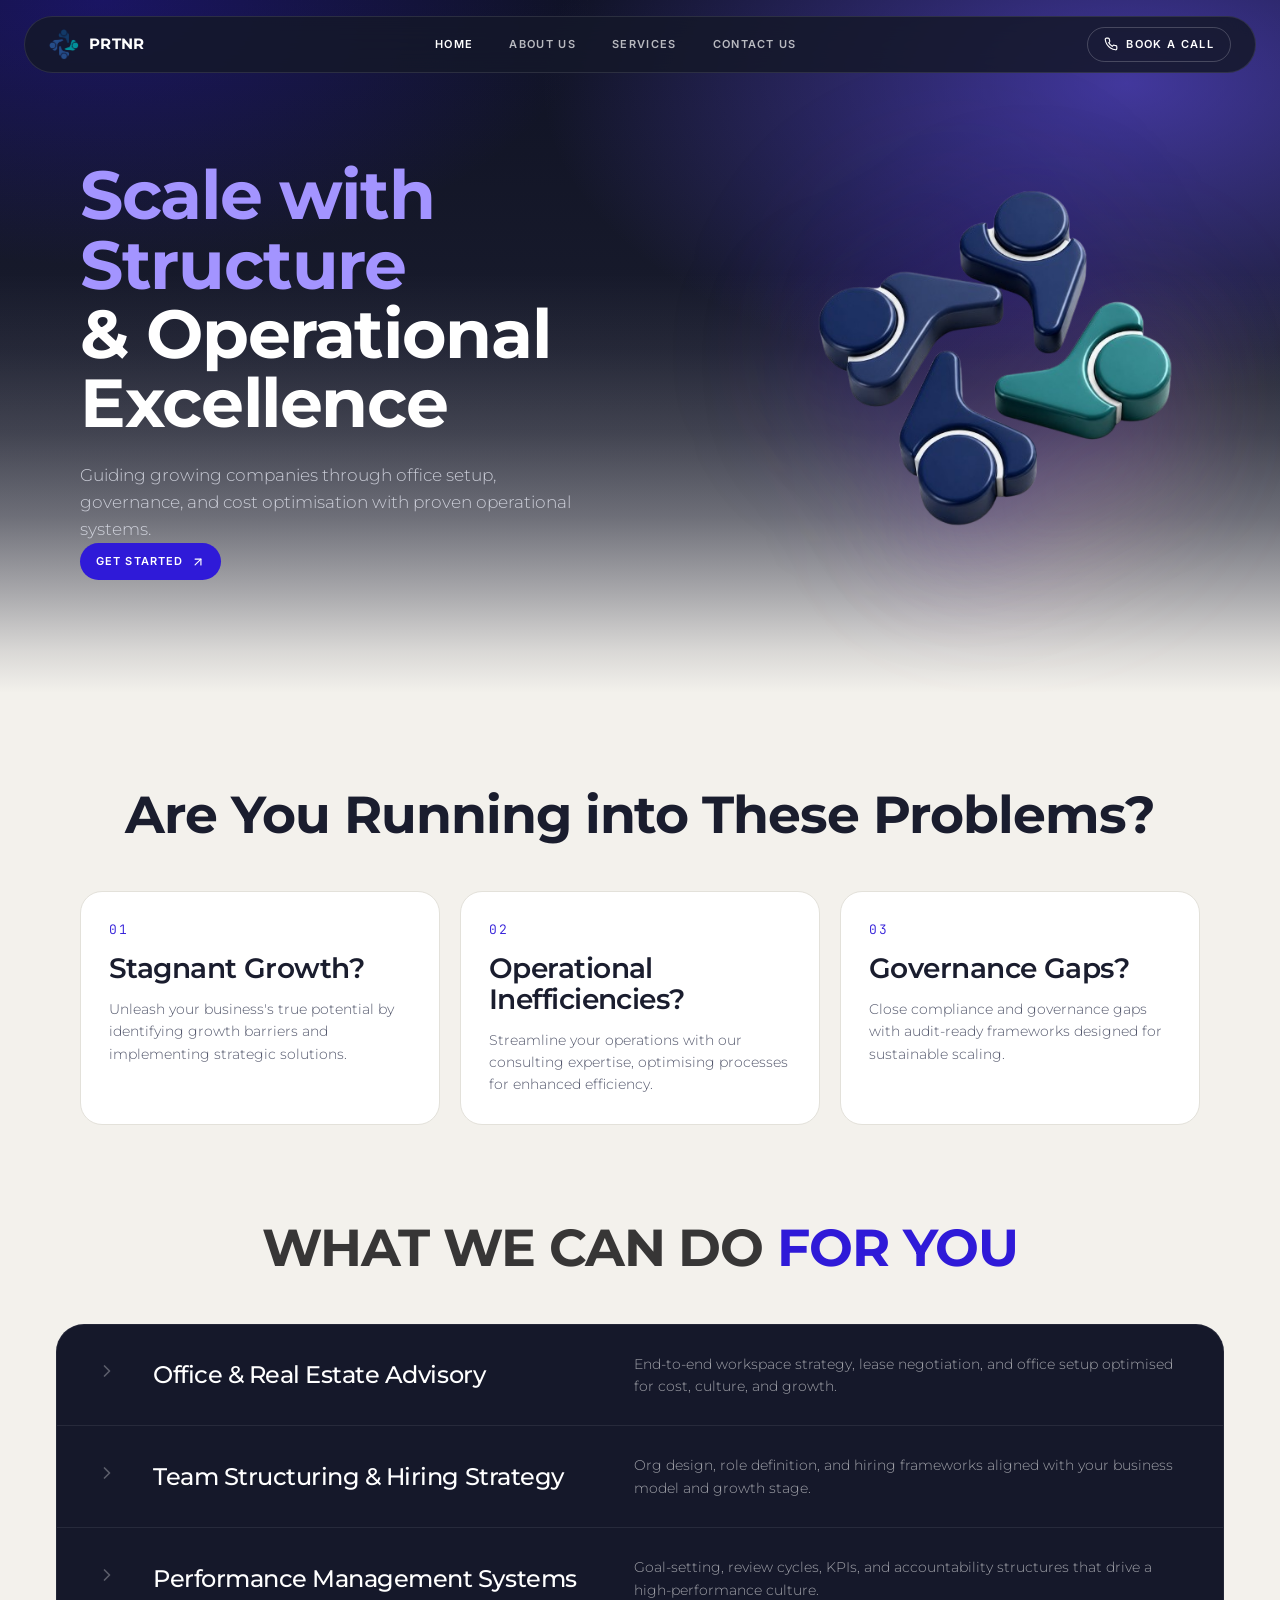
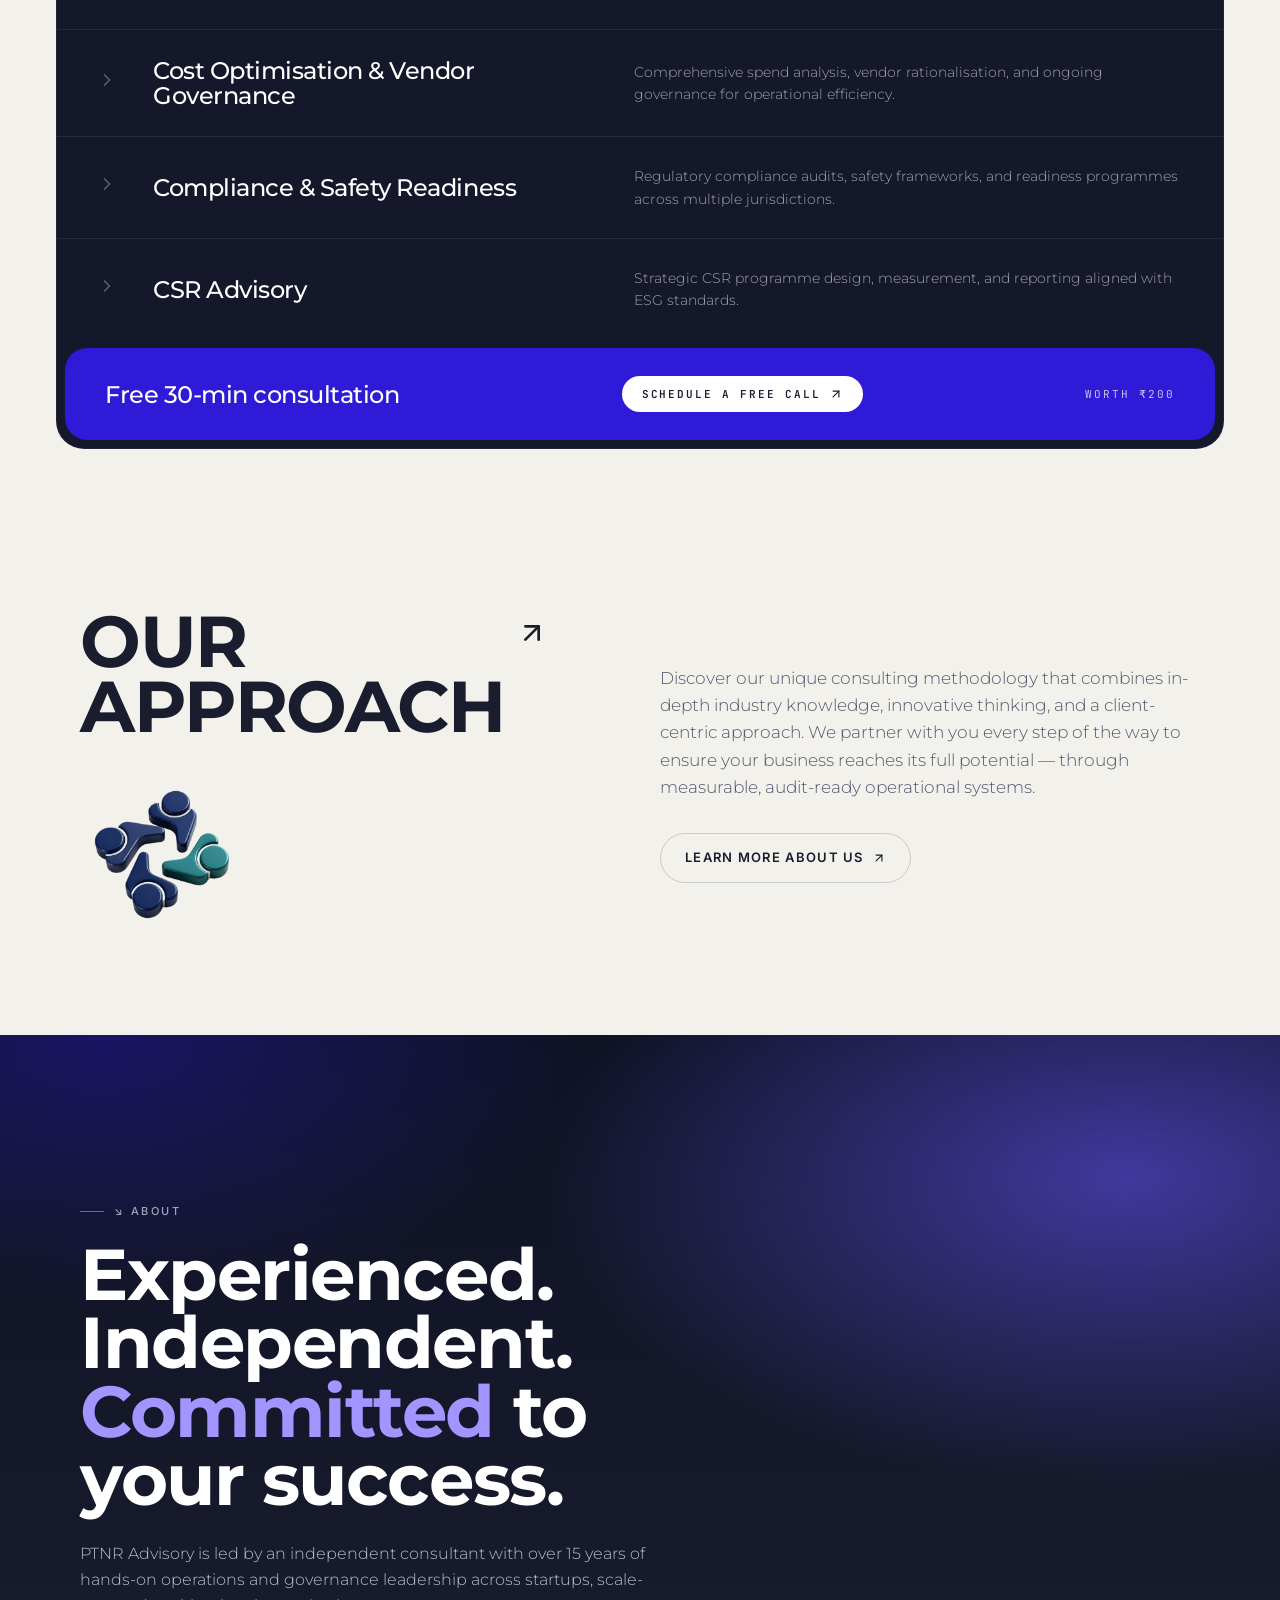
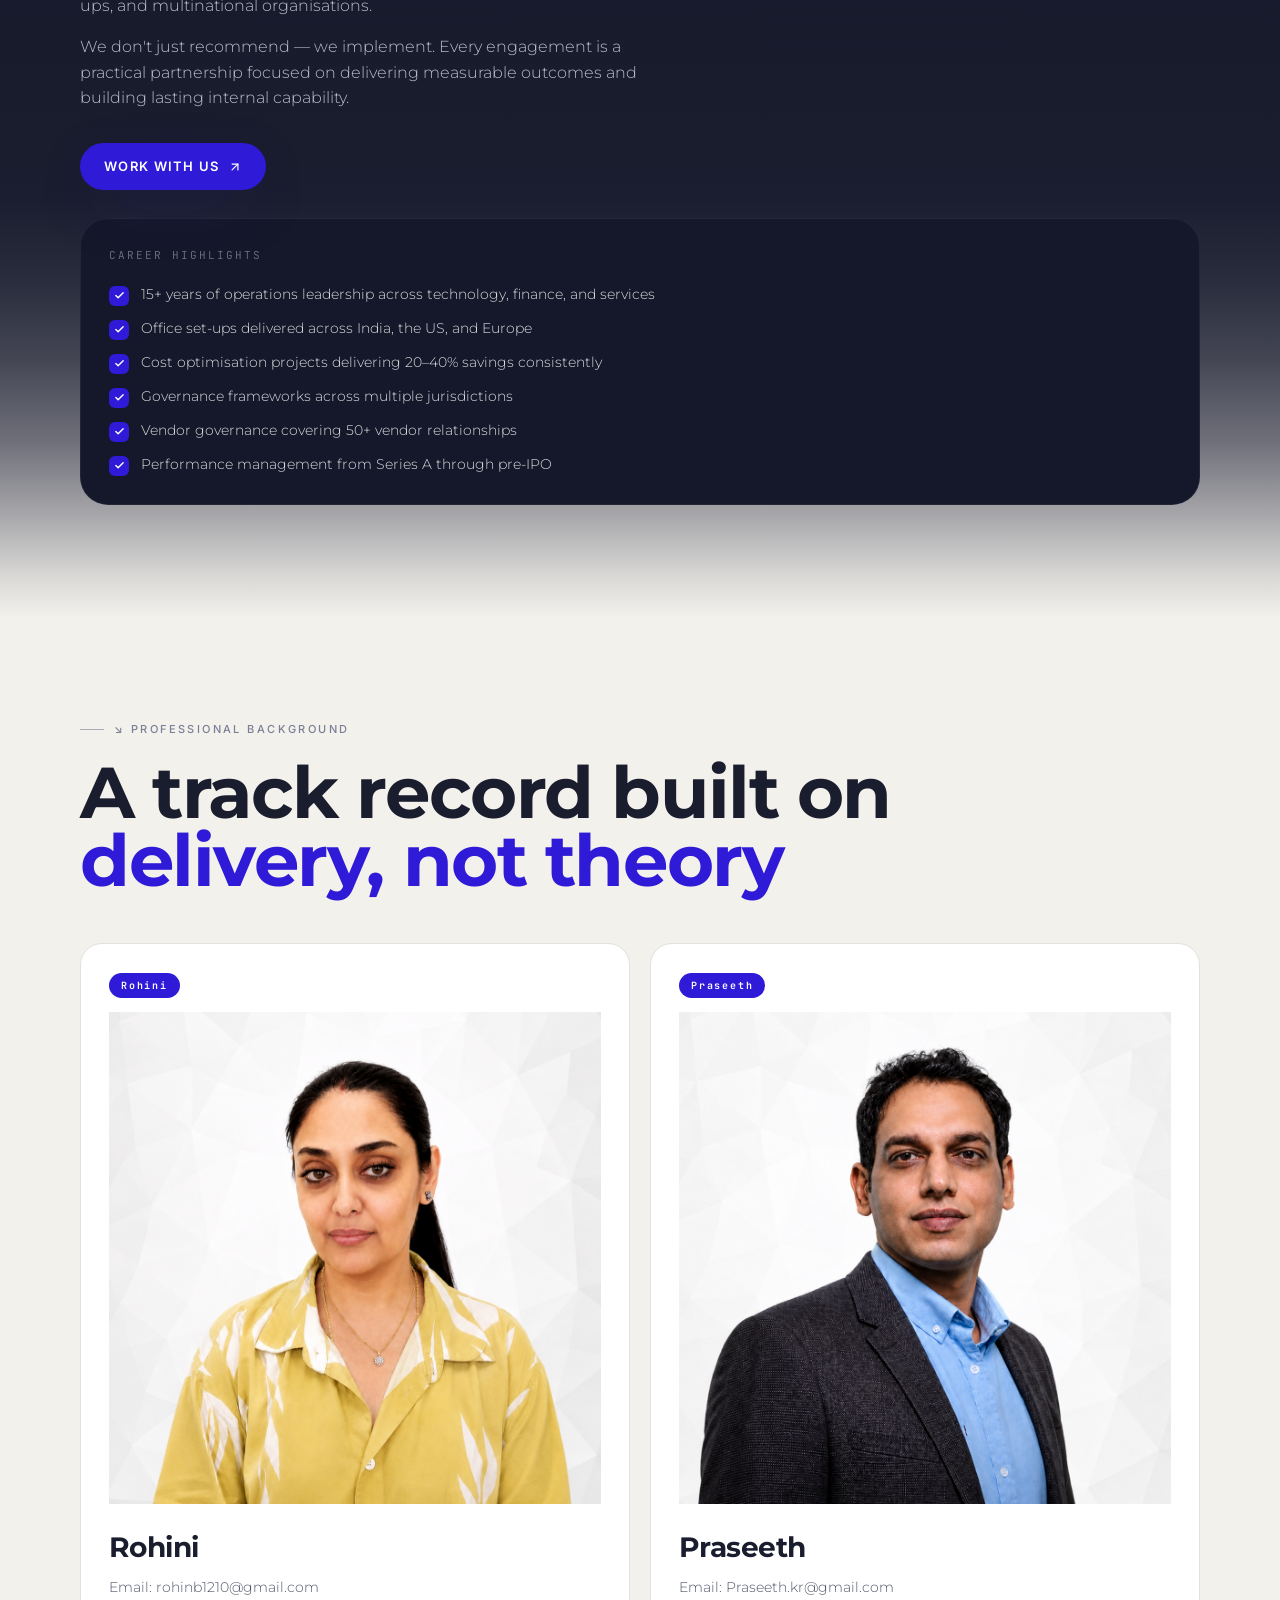
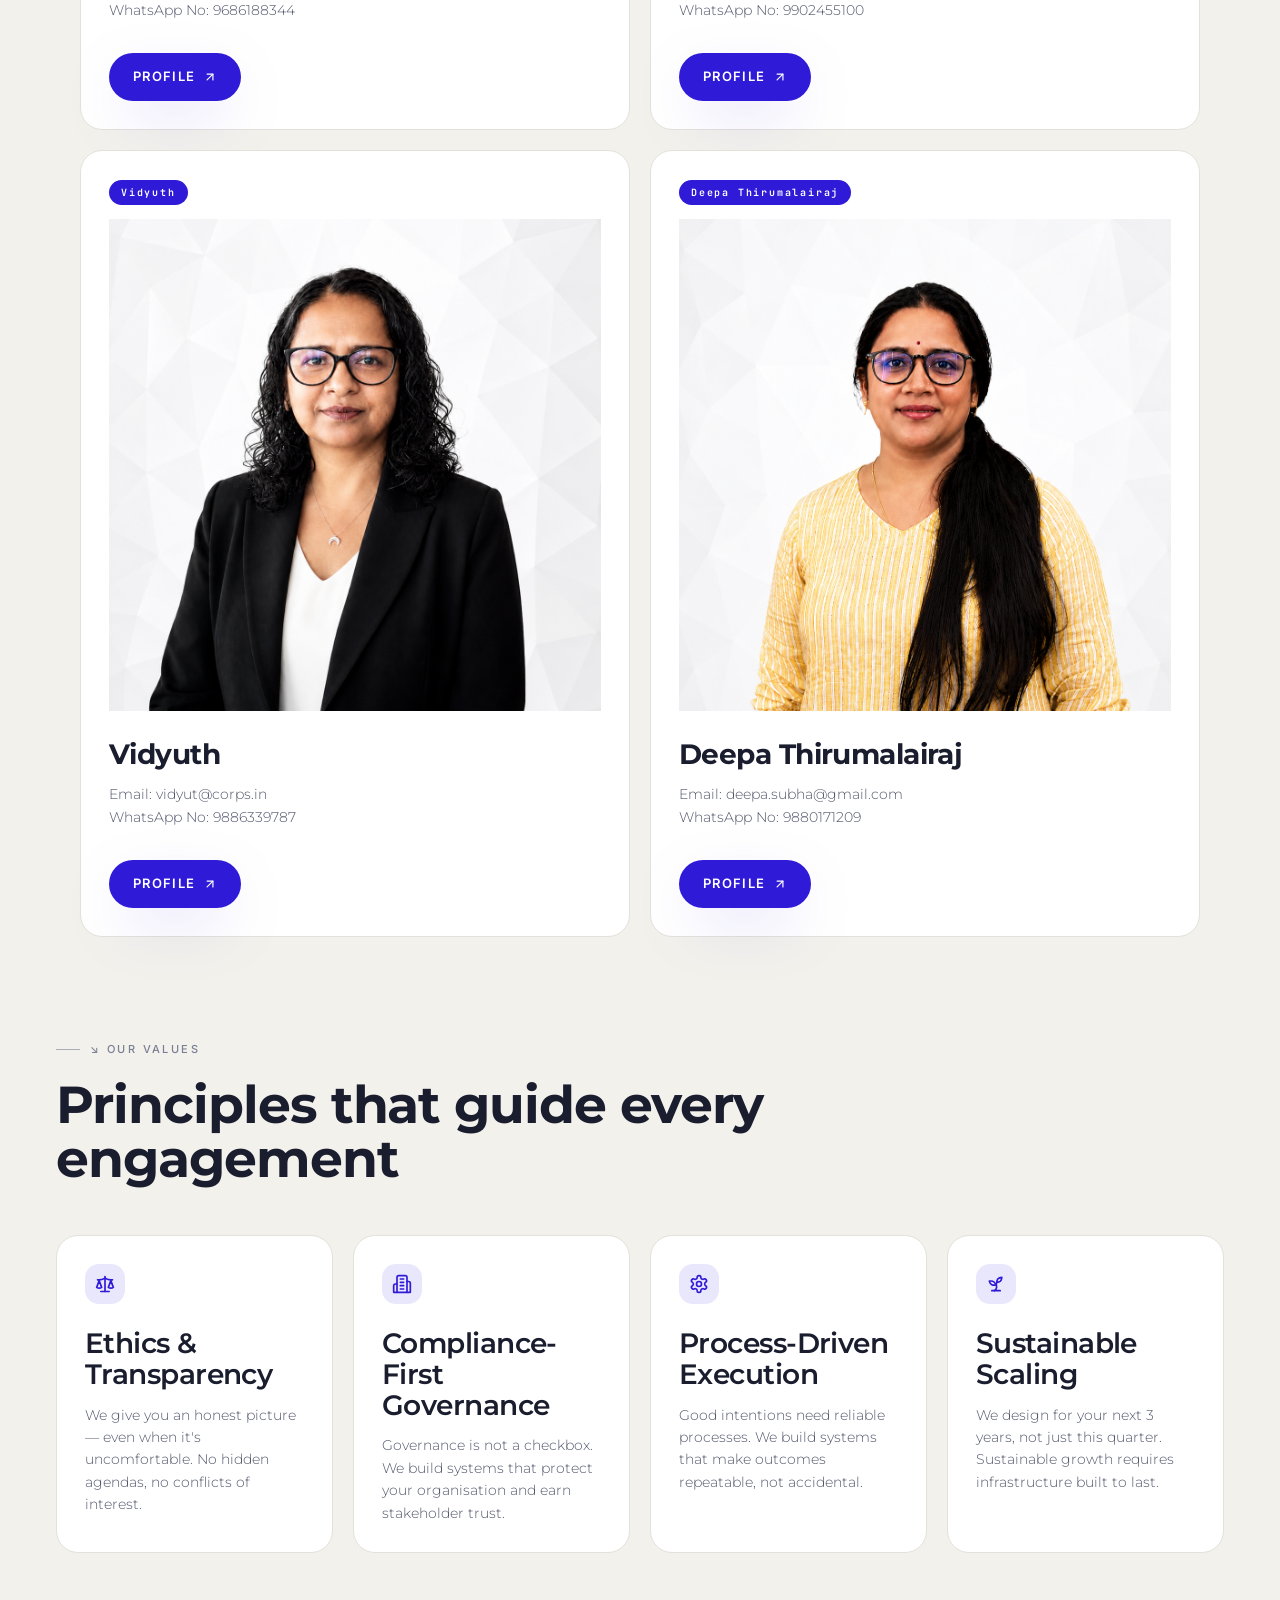
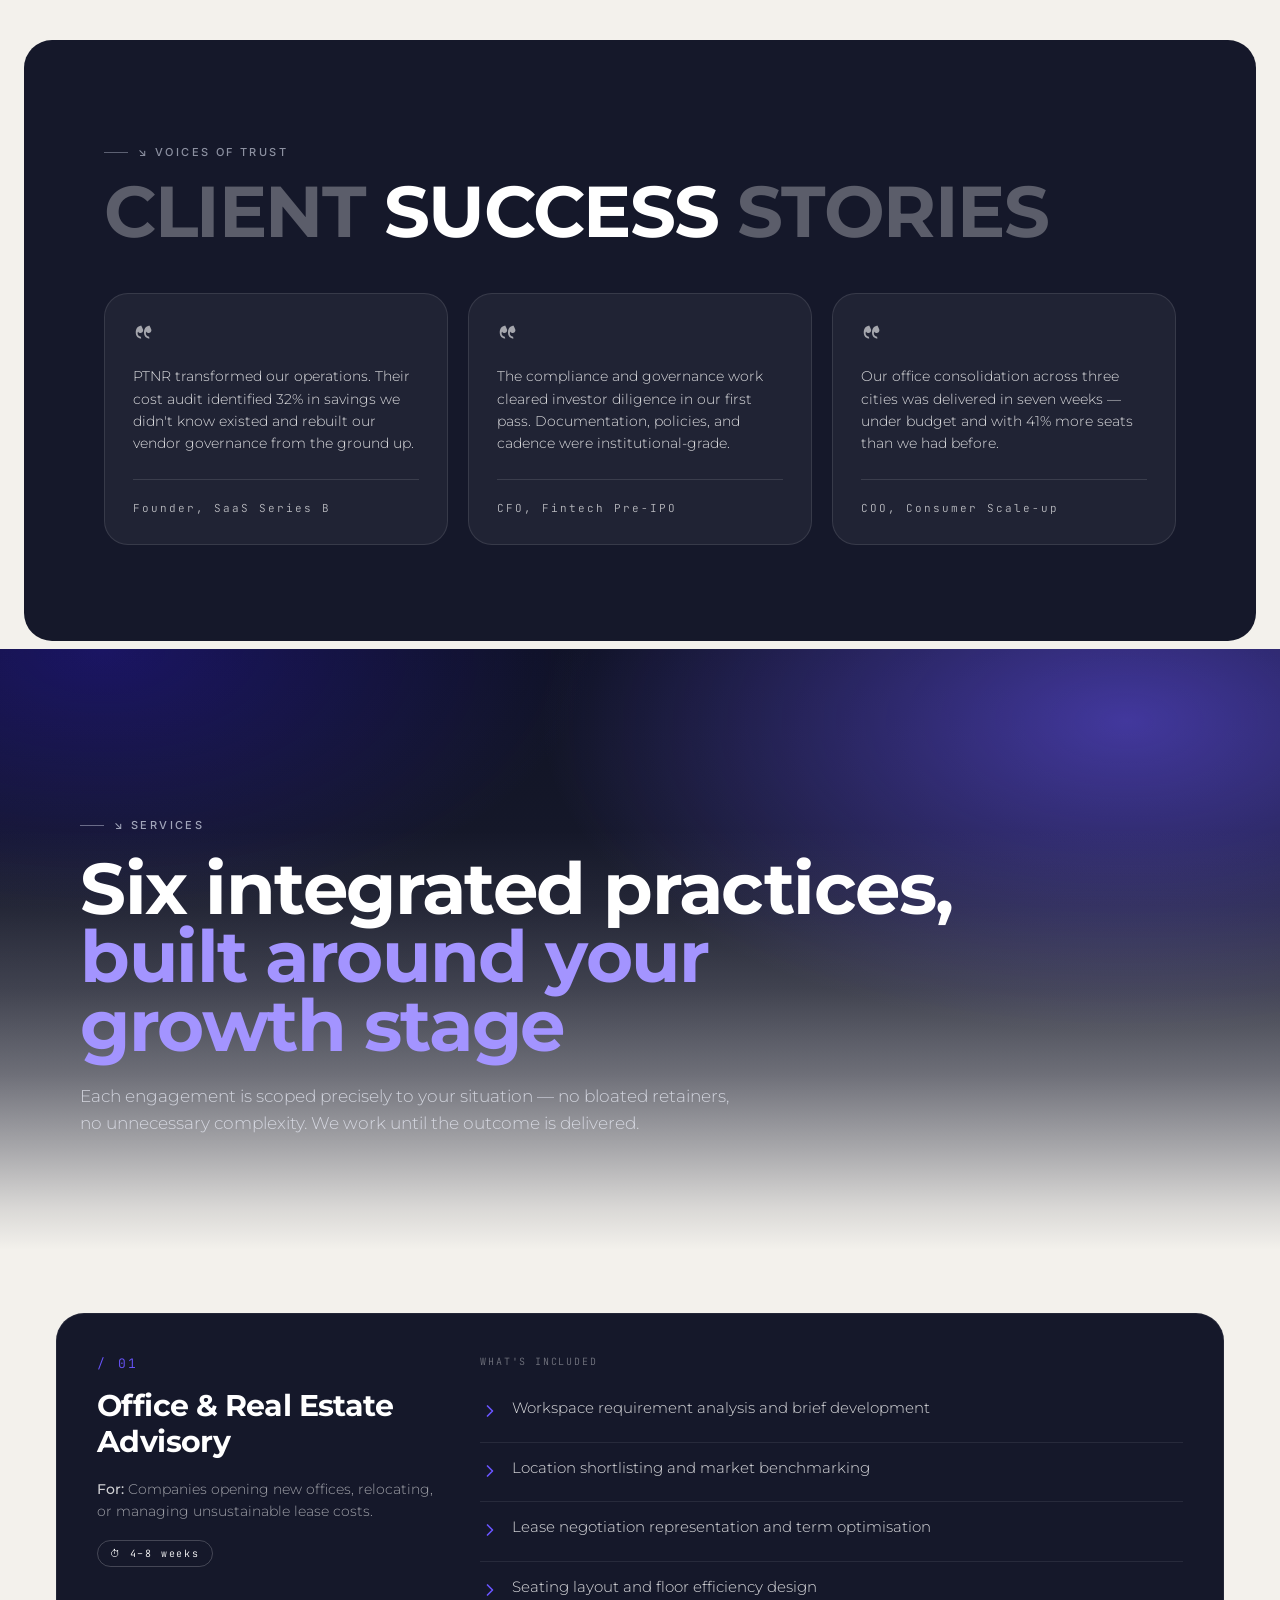
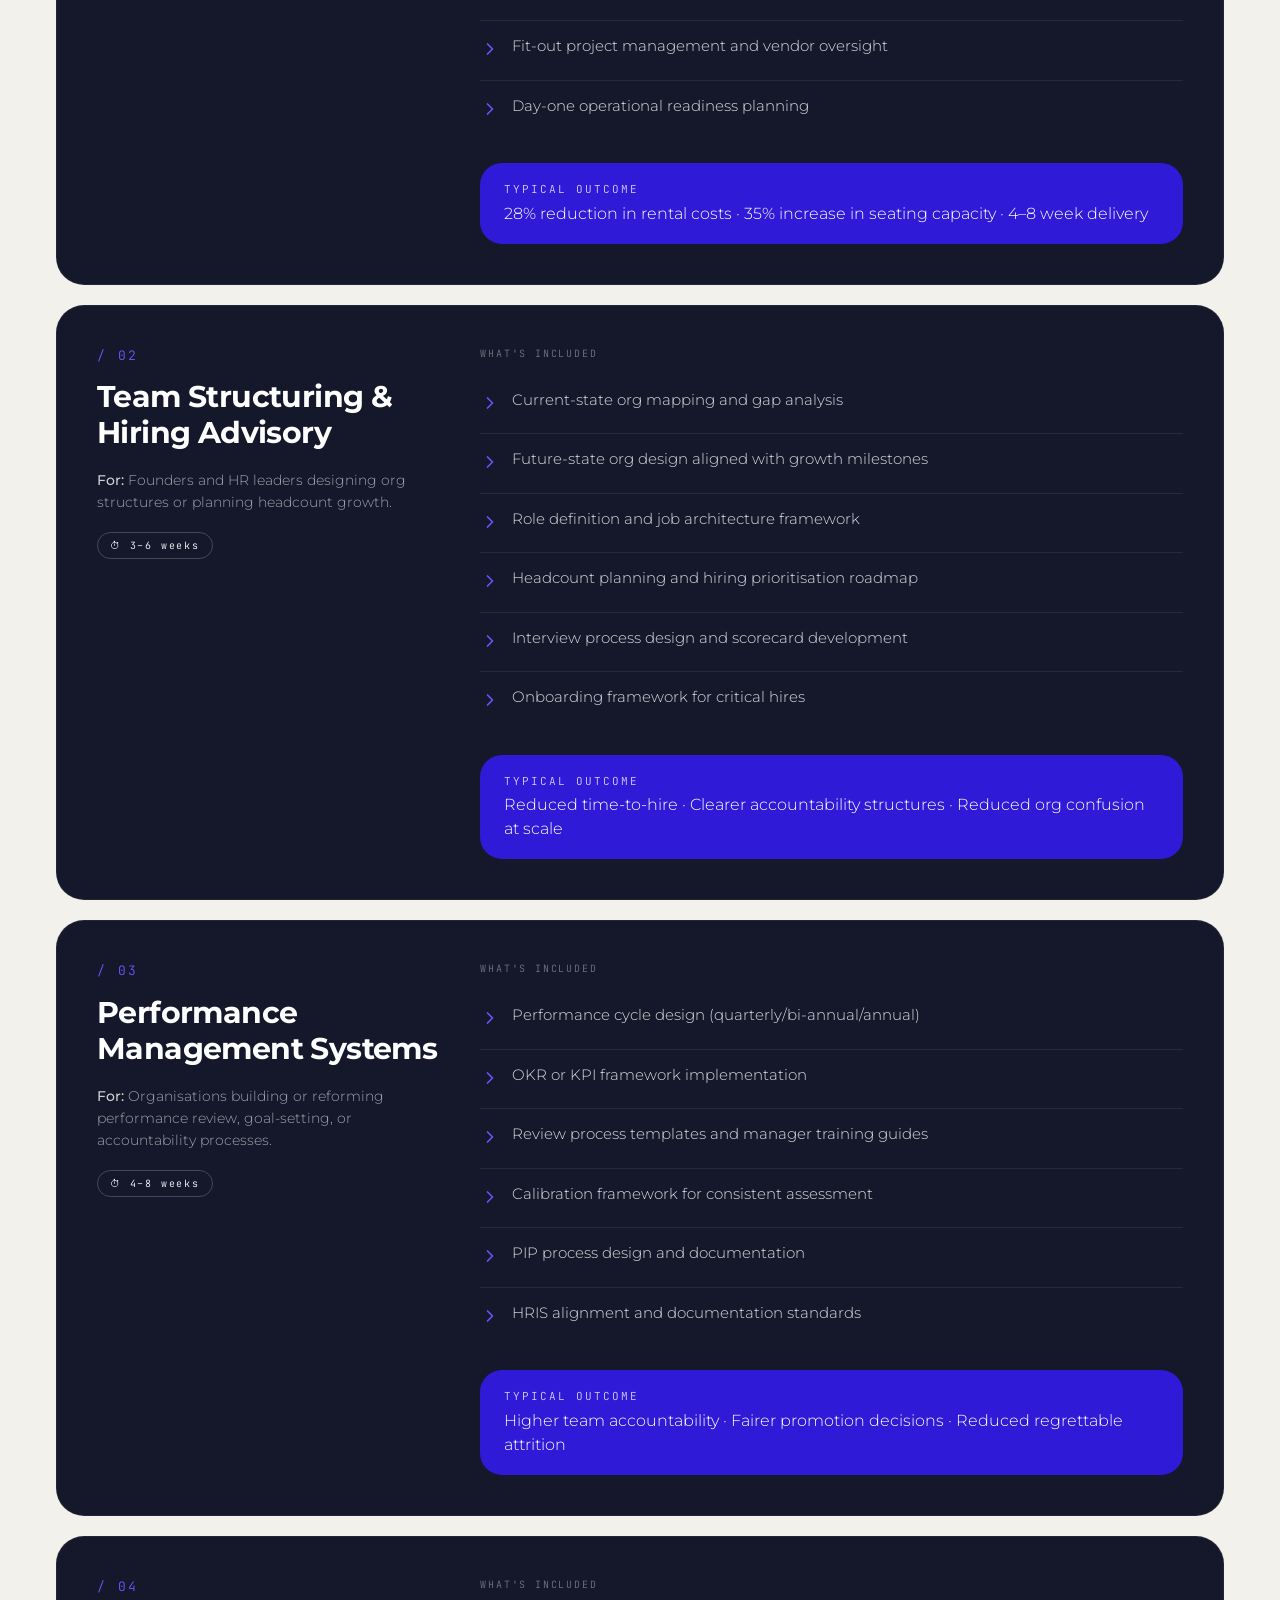
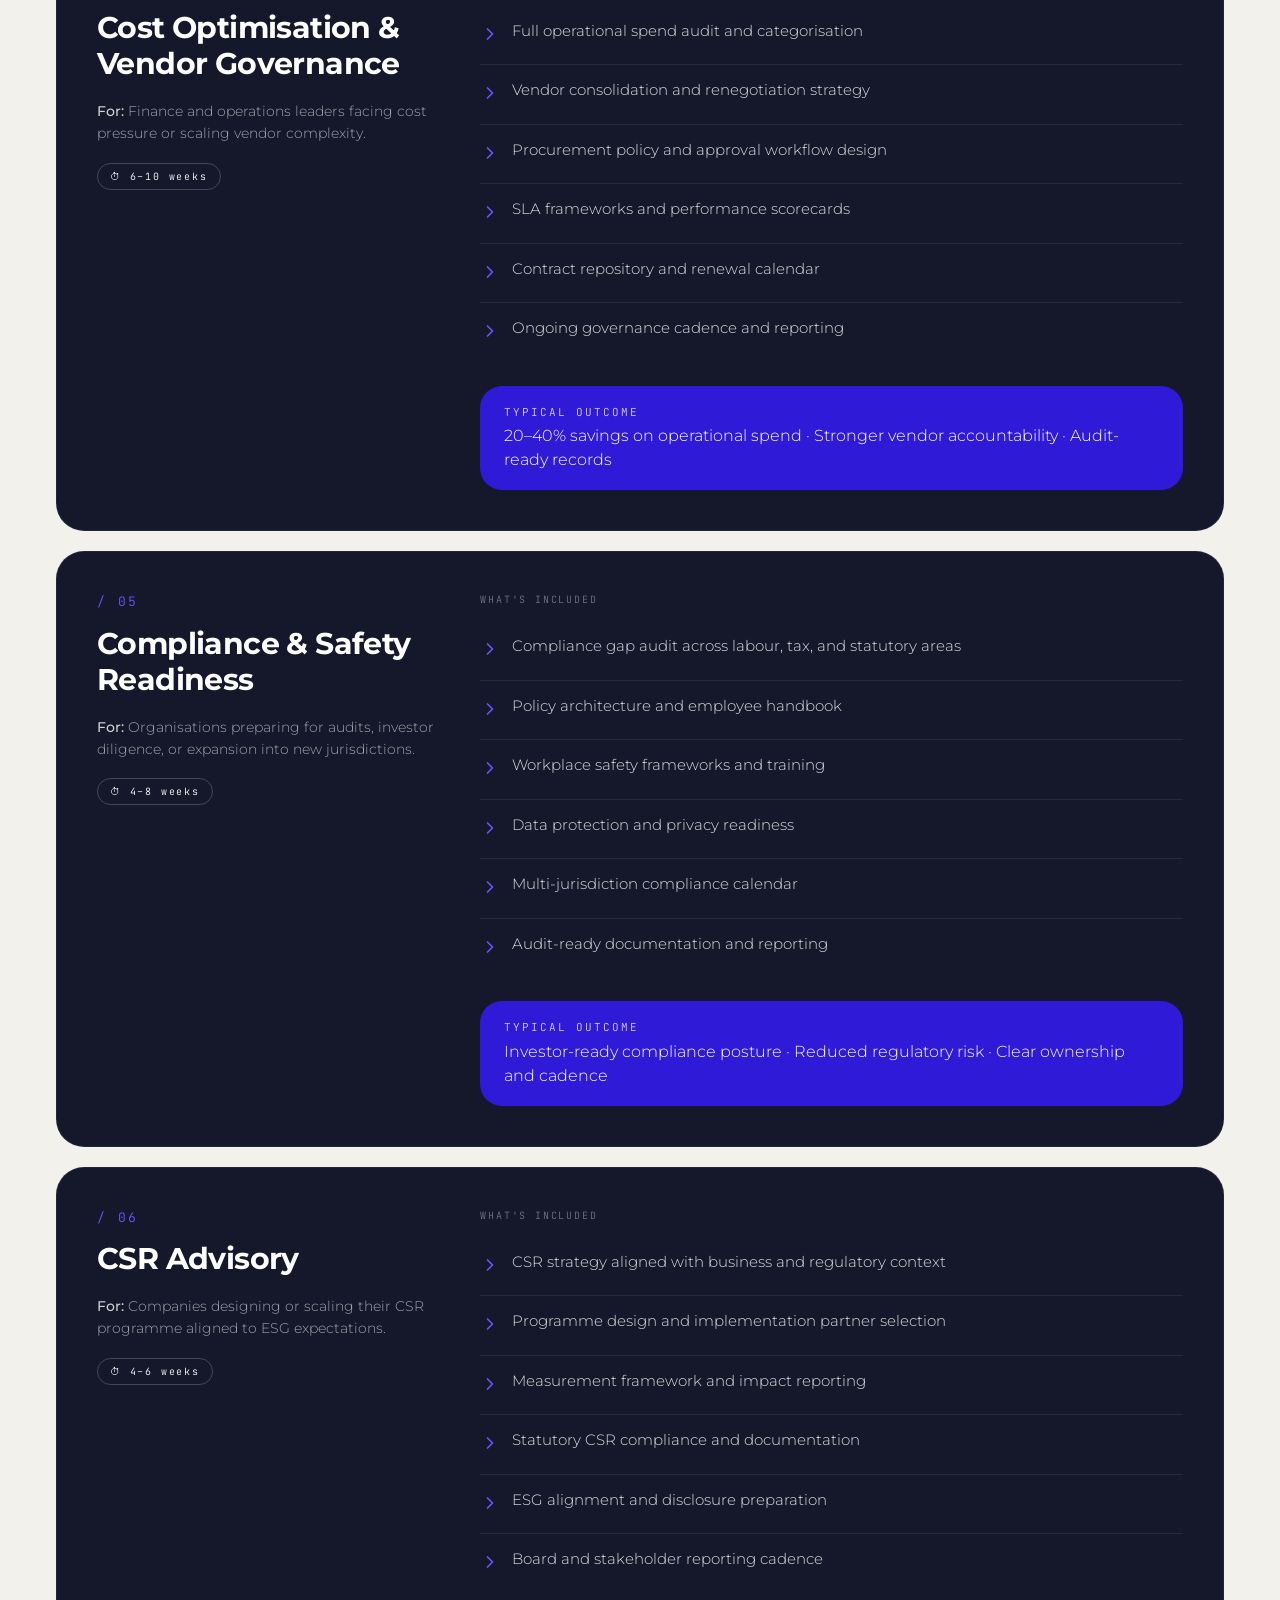
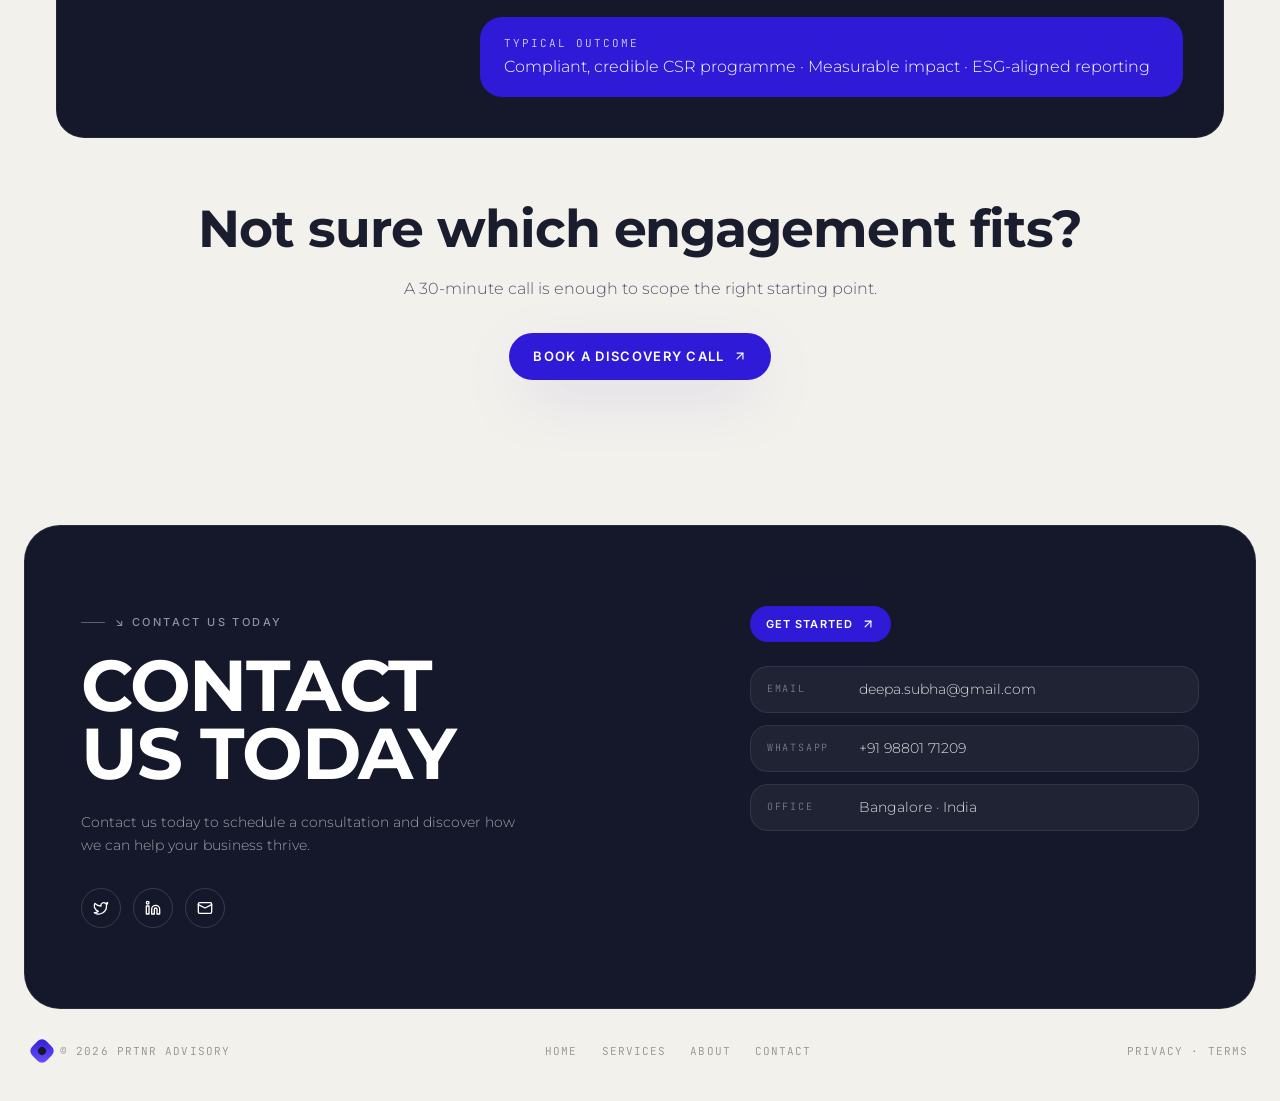
==== index.html @ 17e1759b "Add files via upload" ====
<!doctype html>
<html lang="en">
<head>
<meta charset="utf-8" />
<meta name="viewport" content="width=device-width,initial-scale=1" />
<title>PRTNR Advisory — Scale with Structure &amp; Operational Excellence</title>
<meta name="description" content="We help startups and mid-sized companies build offices, optimise operational costs, and implement governance systems for sustainable, compliant growth." />
<meta property="og:title" content="PRTNR Advisory — Scale with Structure &amp; Operational Excellence" />
<meta property="og:description" content="We help startups and mid-sized companies build offices, optimise operational costs, and implement governance systems for sustainable, compliant growth." />
<meta property="og:type" content="website" />
<link rel="preconnect" href="https://fonts.googleapis.com">
<link rel="preconnect" href="https://fonts.gstatic.com" crossorigin>
<link href="https://fonts.googleapis.com/css2?family=Inter:wght@400;500;600;700&family=Montserrat:wght@300;400;500;600;700&family=JetBrains+Mono:wght@400;500;600&display=swap" rel="stylesheet">
<link rel="stylesheet" href="styles.css" />
</head>
<body>
<div class="nav-wrap">
  <div class="nav">
    <a class="brand" href="index.html"><img src="assets/PRTNR Logo without BG.png" width="30"></img><span class="brand-name">PRTNR</span></a>
    <nav class="nav-links">
      <a class="nav-link active" href="index.html">HOME</a>
      <a class="nav-link" href="index.html#about">ABOUT US</a>
      <a class="nav-link" href="index.html#services">SERVICES</a>
      <a class="nav-link" href="contact.html">CONTACT US</a></nav>
    <a class="nav-cta" href="contact.html"><svg width="14" height="14" viewBox="0 0 24 24" fill="none" stroke="currentColor" stroke-width="2" stroke-linecap="round" stroke-linejoin="round"><path d="M22 16.92v3a2 2 0 0 1-2.18 2 19.79 19.79 0 0 1-8.63-3.07 19.5 19.5 0 0 1-6-6 19.79 19.79 0 0 1-3.07-8.67A2 2 0 0 1 4.11 2h3a2 2 0 0 1 2 1.72c.13.96.37 1.9.72 2.81a2 2 0 0 1-.45 2.11L8.09 9.91a16 16 0 0 0 6 6l1.27-1.27a2 2 0 0 1 2.11-.45c.91.35 1.85.59 2.81.72A2 2 0 0 1 22 16.92z"/></svg> BOOK A CALL</a>
    <button class="menu-btn" id="menuBtn" aria-label="menu"><svg width="20" height="20" viewBox="0 0 24 24" fill="none" stroke="currentColor" stroke-width="2" stroke-linecap="round" stroke-linejoin="round"><line x1="3" y1="12" x2="21" y2="12"/><line x1="3" y1="6" x2="21" y2="6"/><line x1="3" y1="18" x2="21" y2="18"/></svg></button>
  </div>
  <div class="mobile-menu" id="mobileMenu"><a href="index.html">HOME</a><a href="index.html#services">SERVICES</a><a href="index.html#about">ABOUT US</a><a href="contact.html">CONTACT US</a></div>
</div>
<script>
(function(){
  var b=document.getElementById('menuBtn'),m=document.getElementById('mobileMenu');
  if(b)b.addEventListener('click',function(){m.classList.toggle('open');});
})();
</script>
<main>

<section class="reveal page-hero">
  <div class="container">
    <div class="hero-grid">
      <div class="order-mob-2 lg-order-1">
        <h1 class="display hero-h1"><span class="text-electric">Scale with Structure</span><br/>&amp; Operational Excellence</h1>
        <p class="hero-sub">Guiding growing companies through office setup, governance, and cost optimisation with proven operational systems.</p> 
          
        <a class="btn btn-electric btn-sm" href="contact.html#cont">GET STARTED <svg width="14" height="14" viewBox="0 0 24 24" fill="none" stroke="currentColor" stroke-width="2" stroke-linecap="round" stroke-linejoin="round"><line x1="7" y1="17" x2="17" y2="7"/><polyline points="7 7 17 7 17 17"/></svg></a>
      </div>
      <div class="order-mob-1 lg-order-2">
        <div class="hero-art"><div class="hero-art-glow"></div><img src="assets/hero-object.png" alt="Floating 3D figures representing operational clarity" /></div>
      </div>
    </div>
  </div>
</section>

<section class="reveal cream section">
  <div class="container">
    <h2 class="display h2 text-ink text-center">Are You Running into These Problems?</h2>
    <div class="grid-3 mt-12">
      <div class="card-numbered"><div class="mono" style="color:var(--electric);font-size:13px;letter-spacing:.18em;margin-bottom:14px">01</div><h3 class="display text-ink mb-3" style="font-size:18px;font-weight:600">Stagnant Growth?</h3><p class="text-ink-soft" style="font-size:14px;line-height:1.6">Unleash your business's true potential by identifying growth barriers and implementing strategic solutions.</p></div><div class="card-numbered"><div class="mono" style="color:var(--electric);font-size:13px;letter-spacing:.18em;margin-bottom:14px">02</div><h3 class="display text-ink mb-3" style="font-size:18px;font-weight:600">Operational Inefficiencies?</h3><p class="text-ink-soft" style="font-size:14px;line-height:1.6">Streamline your operations with our consulting expertise, optimising processes for enhanced efficiency.</p></div><div class="card-numbered"><div class="mono" style="color:var(--electric);font-size:13px;letter-spacing:.18em;margin-bottom:14px">03</div><h3 class="display text-ink mb-3" style="font-size:18px;font-weight:600">Governance Gaps?</h3><p class="text-ink-soft" style="font-size:14px;line-height:1.6">Close compliance and governance gaps with audit-ready frameworks designed for sustainable scaling.</p></div>
    </div>
  </div>
</section>

<section class="reveal cream" style="padding:0 32px 64px">
  <div class="container">
    <h2 class="display h2 text-center"><span class="text-change">WHAT WE CAN DO </span><span class="text-electric">FOR YOU</span></h2>
    <div class="svc-rows">
      <div class="svc-row"><span class="chev"><svg width="20" height="20" viewBox="0 0 24 24" fill="none" stroke="currentColor" stroke-width="2" stroke-linecap="round" stroke-linejoin="round"><polyline points="9 18 15 12 9 6"/></svg></span><h3 class="display">Office & Real Estate Advisory</h3><p>End-to-end workspace strategy, lease negotiation, and office setup optimised for cost, culture, and growth.</p></div><div class="svc-row"><span class="chev"><svg width="20" height="20" viewBox="0 0 24 24" fill="none" stroke="currentColor" stroke-width="2" stroke-linecap="round" stroke-linejoin="round"><polyline points="9 18 15 12 9 6"/></svg></span><h3 class="display">Team Structuring & Hiring Strategy</h3><p>Org design, role definition, and hiring frameworks aligned with your business model and growth stage.</p></div><div class="svc-row"><span class="chev"><svg width="20" height="20" viewBox="0 0 24 24" fill="none" stroke="currentColor" stroke-width="2" stroke-linecap="round" stroke-linejoin="round"><polyline points="9 18 15 12 9 6"/></svg></span><h3 class="display">Performance Management Systems</h3><p>Goal-setting, review cycles, KPIs, and accountability structures that drive a high-performance culture.</p></div><div class="svc-row"><span class="chev"><svg width="20" height="20" viewBox="0 0 24 24" fill="none" stroke="currentColor" stroke-width="2" stroke-linecap="round" stroke-linejoin="round"><polyline points="9 18 15 12 9 6"/></svg></span><h3 class="display">Cost Optimisation & Vendor Governance</h3><p>Comprehensive spend analysis, vendor rationalisation, and ongoing governance for operational efficiency.</p></div><div class="svc-row"><span class="chev"><svg width="20" height="20" viewBox="0 0 24 24" fill="none" stroke="currentColor" stroke-width="2" stroke-linecap="round" stroke-linejoin="round"><polyline points="9 18 15 12 9 6"/></svg></span><h3 class="display">Compliance & Safety Readiness</h3><p>Regulatory compliance audits, safety frameworks, and readiness programmes across multiple jurisdictions.</p></div><div class="svc-row"><span class="chev"><svg width="20" height="20" viewBox="0 0 24 24" fill="none" stroke="currentColor" stroke-width="2" stroke-linecap="round" stroke-linejoin="round"><polyline points="9 18 15 12 9 6"/></svg></span><h3 class="display">CSR Advisory</h3><p>Strategic CSR programme design, measurement, and reporting aligned with ESG standards.</p></div>
      <a class="cta-row" href="contact.html#cont">
        <span class="label display">Free 30-min consultation</span>
        <span class="pill">SCHEDULE A FREE CALL <svg width="14" height="14" viewBox="0 0 24 24" fill="none" stroke="currentColor" stroke-width="2" stroke-linecap="round" stroke-linejoin="round"><line x1="7" y1="17" x2="17" y2="7"/><polyline points="7 7 17 7 17 17"/></svg></span>
        <span class="mono-tag" style="color:rgba(255,255,255,.8)">worth ₹200</span>
      </a>
    </div>
  </div>
</section>

<section class="reveal cream section">
  <div class="container">
    <div class="approach">
      <div>
        <div style="display:flex;align-items:flex-start;gap:12px">
          <h2 class="display text-ink">Our<br/>Approach</h2>
          <span style="margin-top:8px"><svg width="32" height="32" viewBox="0 0 24 24" fill="none" stroke="currentColor" stroke-width="2" stroke-linecap="round" stroke-linejoin="round"><line x1="7" y1="17" x2="17" y2="7"/><polyline points="7 7 17 7 17 17"/></svg></span>
        </div>
        <div style="margin-top:40px;width:160px;height:160px"><img src="assets/hero-object.png" alt="" class="float" style="width:100%;height:100%;object-fit:contain"/></div>
      </div>
      <div>
        <p class="text-ink-soft" style="font-size:17px;line-height:1.6">Discover our unique consulting methodology that combines in-depth industry knowledge, innovative thinking, and a client-centric approach. We partner with you every step of the way to ensure your business reaches its full potential — through measurable, audit-ready operational systems.</p>
        <a href="index.html#about" class="btn btn-outline-ink mt-8">Learn more about us <svg width="14" height="14" viewBox="0 0 24 24" fill="none" stroke="currentColor" stroke-width="2" stroke-linecap="round" stroke-linejoin="round"><line x1="7" y1="17" x2="17" y2="7"/><polyline points="7 7 17 7 17 17"/></svg></a>
      </div>
    </div>
  </div>
</section>

<div id="about" class="reveal">
<section class="reveal page-hero">
  <div class="container">
    <div class="about-grid">
      <div>
        <span class="eyebrow">↘ About</span>
        <h1 class="display mt-5 h2-lg text-ink">Experienced. Independent.<br/><span class="text-electric">Committed</span> to your success.</h1>
        <div class="text-ink-soft mt-7 max-w-xl" style="font-size:16px;line-height:1.6;display:flex;flex-direction:column;gap:16px">
          <p>PTNR Advisory is led by an independent consultant with over 15 years of hands-on operations and governance leadership across startups, scale-ups, and multinational organisations.</p>
          <p>We don't just recommend — we implement. Every engagement is a practical partnership focused on delivering measurable outcomes and building lasting internal capability.</p>
        </div>
        <a href="contact.html" class="btn btn-electric mt-8">Work With Us <svg width="14" height="14" viewBox="0 0 24 24" fill="none" stroke="currentColor" stroke-width="2" stroke-linecap="round" stroke-linejoin="round"><line x1="7" y1="17" x2="17" y2="7"/><polyline points="7 7 17 7 17 17"/></svg></a>
        <div class="text-ink-soft mt-7 max-w-xl" style="font-size:16px;line-height:1.6;display:flex;flex-direction:column;gap:16px">
          <p> </p>
        </div>
      </div>      
    </div>
    <div>
        <div class="panel-dark" style="padding:28px">
          <div class="mono-tag" style="color:rgba(255,255,255,.4);margin-bottom:20px">CAREER HIGHLIGHTS</div>
          <ul class="highlight-list">
            <li><span class="check"><svg width="11" height="11" viewBox="0 0 24 24" fill="none" stroke="currentColor" stroke-width="3" stroke-linecap="round" stroke-linejoin="round"><polyline points="20 6 9 17 4 12"/></svg></span>15+ years of operations leadership across technology, finance, and services</li><li><span class="check"><svg width="11" height="11" viewBox="0 0 24 24" fill="none" stroke="currentColor" stroke-width="3" stroke-linecap="round" stroke-linejoin="round"><polyline points="20 6 9 17 4 12"/></svg></span>Office set-ups delivered across India, the US, and Europe</li><li><span class="check"><svg width="11" height="11" viewBox="0 0 24 24" fill="none" stroke="currentColor" stroke-width="3" stroke-linecap="round" stroke-linejoin="round"><polyline points="20 6 9 17 4 12"/></svg></span>Cost optimisation projects delivering 20–40% savings consistently</li><li><span class="check"><svg width="11" height="11" viewBox="0 0 24 24" fill="none" stroke="currentColor" stroke-width="3" stroke-linecap="round" stroke-linejoin="round"><polyline points="20 6 9 17 4 12"/></svg></span>Governance frameworks across multiple jurisdictions</li><li><span class="check"><svg width="11" height="11" viewBox="0 0 24 24" fill="none" stroke="currentColor" stroke-width="3" stroke-linecap="round" stroke-linejoin="round"><polyline points="20 6 9 17 4 12"/></svg></span>Vendor governance covering 50+ vendor relationships</li><li><span class="check"><svg width="11" height="11" viewBox="0 0 24 24" fill="none" stroke="currentColor" stroke-width="3" stroke-linecap="round" stroke-linejoin="round"><polyline points="20 6 9 17 4 12"/></svg></span>Performance management from Series A through pre-IPO</li>
          </ul>
        </div>
      </div>
  </div>
</section>

<section class="reveal cream section">
  <div class="container">
    <span class="eyebrow">↘ Professional background</span>
    <h2 class="display mt-5 h2-lg text-ink">A track record built on<br/><span class="text-electric">delivery, not theory</span></h2>
    <div class="grid-2 mt-12">
      <article class="card-numbered" >
        <span class="tag-pill">Rohini</span>
          <div class="profile-image">
            <img src="assets/Rohini White.png" alt="Rohini">
          </div>
          <h3 class="display text-ink mb-3" style="font: size 28px">Rohini</h3>
          <p class="text-ink-soft" style="font-size:14px;line-height:1.6">Email: rohinb1210@gmail.com</p>
          <p class="text-ink-soft" style="font-size:14px;line-height:1.6">WhatsApp No: 9686188344</p>
          <a href="rohini/public/site/index.html" class="btn btn-electric mt-8">Profile<svg width="14" height="14" viewBox="0 0 24 24" fill="none" stroke="currentColor" stroke-width="2" stroke-linecap="round" stroke-linejoin="round"><line x1="7" y1="17" x2="17" y2="7"/><polyline points="7 7 17 7 17 17"/></svg></a>
      </article>
      <article class="card-numbered">
        <span class="tag-pill">Praseeth</span>
          <div class="profile-image">
            <img src="assets/Praseeth White.png" alt="Praseeth">
          </div>
          <h3 class="display text-ink mb-3" style="font-size:22px">Praseeth</h3>
          <p class="text-ink-soft" style="font-size:14px;line-height:1.6">Email: Praseeth.kr@gmail.com </p>
          <p class="text-ink-soft" style="font-size:14px;line-height:1.6">WhatsApp No: 9902455100</p>
          <a href="praseeth/public/site/index.html" class="btn btn-electric mt-8">Profile<svg width="14" height="14" viewBox="0 0 24 24" fill="none" stroke="currentColor" stroke-width="2" stroke-linecap="round" stroke-linejoin="round"><line x1="7" y1="17" x2="17" y2="7"/><polyline points="7 7 17 7 17 17"/></svg></a>
        </article>
      <article class="card-numbered">
        <span class="tag-pill">Vidyuth</span>
        <div class="profile-image">
          <img src="assets/Vidyuth - white.png" alt="Vidyuth">
        </div>
        <h3 class="display text-ink mb-3" style="font-size:22px">Vidyuth</h3>
        <p class="text-ink-soft" style="font-size:14px;line-height:1.6">Email: vidyut@corps.in </p>
        <p class="text-ink-soft" style="font-size:14px;line-height:1.6">WhatsApp No: 9886339787</p>
        <a href="vidyut/public/site/index.html" class="btn btn-electric mt-8">Profile<svg width="14" height="14" viewBox="0 0 24 24" fill="none" stroke="currentColor" stroke-width="2" stroke-linecap="round" stroke-linejoin="round"><line x1="7" y1="17" x2="17" y2="7"/><polyline points="7 7 17 7 17 17"/></svg></a>
      </article>
      <article class="card-numbered">
        <span class="tag-pill">Deepa Thirumalairaj</span>
        <div class="profile-image">
          <img src="assets/Deepa White.png" alt="Deepa Thirumalairaj">
        </div>
        <h3 class="display text-ink mb-3" style="font-size:22px">Deepa Thirumalairaj</h3>
        <p class="text-ink-soft" style="font-size:14px;line-height:1.6">Email: deepa.subha@gmail.com </p>
        <p class="text-ink-soft" style="font-size:14px;line-height:1.6">WhatsApp No: 9880171209</p>
        <a href="deepa/public/site/index.html" class="btn btn-electric mt-8">Profile<svg width="14" height="14" viewBox="0 0 24 24" fill="none" stroke="currentColor" stroke-width="2" stroke-linecap="round" stroke-linejoin="round"><line x1="7" y1="17" x2="17" y2="7"/><polyline points="7 7 17 7 17 17"/></svg></a>
      </article>
    </div>
  </div>
</section>

<section class="reveal cream" style="padding:0 32px 80px">
  <div class="container">
    <span class="eyebrow">↘ Our values</span>
    <h2 class="display mt-5 h2 text-ink max-w-3xl">Principles that guide every engagement</h2>
    <div class="grid-4 mt-12">
      <div class="card-numbered"><div class="value-icon"><svg width="20" height="20" viewBox="0 0 24 24" fill="none" stroke="currentColor" stroke-width="2" stroke-linecap="round" stroke-linejoin="round"><path d="m16 16 3-8 3 8c-.87.65-1.92 1-3 1s-2.13-.35-3-1Z"/><path d="m2 16 3-8 3 8c-.87.65-1.92 1-3 1s-2.13-.35-3-1Z"/><path d="M7 21h10"/><path d="M12 3v18"/><path d="M3 7h2c2 0 5-1 7-2 2 1 5 2 7 2h2"/></svg></div><h3 class="display text-ink mb-3" style="font-weight:600">Ethics & Transparency</h3><p class="text-ink-soft" style="font-size:14px;line-height:1.6">We give you an honest picture — even when it's uncomfortable. No hidden agendas, no conflicts of interest.</p></div><div class="card-numbered"><div class="value-icon"><svg width="20" height="20" viewBox="0 0 24 24" fill="none" stroke="currentColor" stroke-width="2" stroke-linecap="round" stroke-linejoin="round"><path d="M6 22V4a2 2 0 0 1 2-2h8a2 2 0 0 1 2 2v18Z"/><path d="M6 12H4a2 2 0 0 0-2 2v8h4"/><path d="M18 9h2a2 2 0 0 1 2 2v11h-4"/><path d="M10 6h4"/><path d="M10 10h4"/><path d="M10 14h4"/><path d="M10 18h4"/></svg></div><h3 class="display text-ink mb-3" style="font-weight:600">Compliance-First Governance</h3><p class="text-ink-soft" style="font-size:14px;line-height:1.6">Governance is not a checkbox. We build systems that protect your organisation and earn stakeholder trust.</p></div><div class="card-numbered"><div class="value-icon"><svg width="20" height="20" viewBox="0 0 24 24" fill="none" stroke="currentColor" stroke-width="2" stroke-linecap="round" stroke-linejoin="round"><path d="M12.22 2h-.44a2 2 0 0 0-2 2v.18a2 2 0 0 1-1 1.73l-.43.25a2 2 0 0 1-2 0l-.15-.08a2 2 0 0 0-2.73.73l-.22.38a2 2 0 0 0 .73 2.73l.15.1a2 2 0 0 1 1 1.72v.51a2 2 0 0 1-1 1.74l-.15.09a2 2 0 0 0-.73 2.73l.22.38a2 2 0 0 0 2.73.73l.15-.08a2 2 0 0 1 2 0l.43.25a2 2 0 0 1 1 1.73V20a2 2 0 0 0 2 2h.44a2 2 0 0 0 2-2v-.18a2 2 0 0 1 1-1.73l.43-.25a2 2 0 0 1 2 0l.15.08a2 2 0 0 0 2.73-.73l.22-.39a2 2 0 0 0-.73-2.73l-.15-.08a2 2 0 0 1-1-1.74v-.5a2 2 0 0 1 1-1.74l.15-.09a2 2 0 0 0 .73-2.73l-.22-.38a2 2 0 0 0-2.73-.73l-.15.08a2 2 0 0 1-2 0l-.43-.25a2 2 0 0 1-1-1.73V4a2 2 0 0 0-2-2z"/><circle cx="12" cy="12" r="3"/></svg></div><h3 class="display text-ink mb-3" style="font-weight:600">Process-Driven Execution</h3><p class="text-ink-soft" style="font-size:14px;line-height:1.6">Good intentions need reliable processes. We build systems that make outcomes repeatable, not accidental.</p></div><div class="card-numbered"><div class="value-icon"><svg width="20" height="20" viewBox="0 0 24 24" fill="none" stroke="currentColor" stroke-width="2" stroke-linecap="round" stroke-linejoin="round"><path d="M7 20h10"/><path d="M10 20c5.5-2.5.8-6.4 3-10"/><path d="M9.5 9.4c1.1.8 1.8 2.2 2.3 3.7-2 .4-3.5.4-4.8-.3-1.2-.6-2.3-1.9-3-4.2 2.8-.5 4.4 0 5.5.8z"/><path d="M14.1 6a7 7 0 0 0-1.1 4c1.9-.1 3.3-.6 4.3-1.4 1-1 1.6-2.3 1.7-4.6-2.7.1-4 1-4.9 2z"/></svg></div><h3 class="display text-ink mb-3" style="font-weight:600">Sustainable Scaling</h3><p class="text-ink-soft" style="font-size:14px;line-height:1.6">We design for your next 3 years, not just this quarter. Sustainable growth requires infrastructure built to last.</p></div>
    </div>
  </div>
</section>
</div>

<section class="reveal testimonials-band">
  <div class="container">
    <span class="eyebrow" style="color:rgba(220,225,240,.6)">↘ Voices of trust</span>
    <h2 class="display h2-lg mt-4"><span style="color:rgba(255,255,255,.3)">CLIENT </span><span>SUCCESS </span><span style="color:rgba(255,255,255,.3)">STORIES</span></h2>
    <div class="grid-3 mt-12">
      <div class="testimonial muted">
        <span style="opacity:.7;display:inline-block;margin-bottom:14px">
          <svg width="22" height="22" viewBox="0 0 24 24" fill="currentColor">
            <path d="M9.6 4C5.4 4 3 6.9 3 11.4 3 15.4 5.5 18 9 18l-.5-2c-2.3-.4-3.5-1.7-3.5-3.6 0-.7.2-1.4.5-2C5.9 11.5 6.9 12 8.1 12c1.7 0 3-1.3 3-3 0-.5-.1-1-.4-1.5C9.9 5 8.6 4 9.6 4zm9 0c-4.2 0-6.6 2.9-6.6 7.4 0 4 2.5 6.6 6 6.6l-.5-2c-2.3-.4-3.5-1.7-3.5-3.6 0-.7.2-1.4.5-2C14.9 11.5 15.9 12 17.1 12c1.7 0 3-1.3 3-3 0-.5-.1-1-.4-1.5C18.9 5 17.6 4 18.6 4z"/>
          </svg>
        </span>
        <p>PTNR transformed our operations. Their cost audit identified 32% in savings we didn't know existed and rebuilt our vendor governance from the ground up.</p>
        <div class="author">Founder, SaaS Series B</div>
      </div>
      <div class="testimonial muted">
        <span style="opacity:.7;display:inline-block;margin-bottom:14px">
          <svg width="22" height="22" viewBox="0 0 24 24" fill="currentColor">
            <path d="M9.6 4C5.4 4 3 6.9 3 11.4 3 15.4 5.5 18 9 18l-.5-2c-2.3-.4-3.5-1.7-3.5-3.6 0-.7.2-1.4.5-2C5.9 11.5 6.9 12 8.1 12c1.7 0 3-1.3 3-3 0-.5-.1-1-.4-1.5C9.9 5 8.6 4 9.6 4zm9 0c-4.2 0-6.6 2.9-6.6 7.4 0 4 2.5 6.6 6 6.6l-.5-2c-2.3-.4-3.5-1.7-3.5-3.6 0-.7.2-1.4.5-2C14.9 11.5 15.9 12 17.1 12c1.7 0 3-1.3 3-3 0-.5-.1-1-.4-1.5C18.9 5 17.6 4 18.6 4z"/>
          </svg>
        </span>
        <p>The compliance and governance work cleared investor diligence in our first pass. Documentation, policies, and cadence were institutional-grade.</p>
        <div class="author">CFO, Fintech Pre-IPO</div>
      </div>
      <div class="testimonial muted">
        <span style="opacity:.7;display:inline-block;margin-bottom:14px">
          <svg width="22" height="22" viewBox="0 0 24 24" fill="currentColor">
            <path d="M9.6 4C5.4 4 3 6.9 3 11.4 3 15.4 5.5 18 9 18l-.5-2c-2.3-.4-3.5-1.7-3.5-3.6 0-.7.2-1.4.5-2C5.9 11.5 6.9 12 8.1 12c1.7 0 3-1.3 3-3 0-.5-.1-1-.4-1.5C9.9 5 8.6 4 9.6 4zm9 0c-4.2 0-6.6 2.9-6.6 7.4 0 4 2.5 6.6 6 6.6l-.5-2c-2.3-.4-3.5-1.7-3.5-3.6 0-.7.2-1.4.5-2C14.9 11.5 15.9 12 17.1 12c1.7 0 3-1.3 3-3 0-.5-.1-1-.4-1.5C18.9 5 17.6 4 18.6 4z"/>
          </svg>
        </span>
        <p>Our office consolidation across three cities was delivered in seven weeks — under budget and with 41% more seats than we had before.</p>
        <div class="author">COO, Consumer Scale-up</div>
      </div>
    </div>
  </div>
</section>

<div id="services" class="reveal">
<section class="reveal page-hero">
  <div class="container">
    <span class="eyebrow">↘ Services</span>
    <h1 class="display mt-5 h2-lg text-ink max-w-4xl">Six integrated practices,<br/><span class="text-electric">built around your growth stage</span></h1>
    <p class="hero-sub max-w-2xl">Each engagement is scoped precisely to your situation — no bloated retainers, no unnecessary complexity. We work until the outcome is delivered.</p>
  </div>
</section>

<section class="reveal cream" style="padding:64px 32px">
  <div class="container" style="display:flex;flex-direction:column;gap:20px">
    <article class="svc-block">
      <div>
        <div class="num">/ 01</div>
        <h2 class="display">Office & Real Estate Advisory</h2>
        <p class="for"><b>For:</b> Companies opening new offices, relocating, or managing unsustainable lease costs.</p>
        <span class="duration">⏱ 4–8 weeks</span>
      </div>
      <div>
        <div class="included-label">WHAT'S INCLUDED</div>
        <ul class="included-list"><li><span style="color:var(--electric-glow);margin-top:4px"><svg width="20" height="20" viewBox="0 0 24 24" fill="none" stroke="currentColor" stroke-width="2" stroke-linecap="round" stroke-linejoin="round"><polyline points="9 18 15 12 9 6"/></svg></span><span>Workspace requirement analysis and brief development</span></li><li><span style="color:var(--electric-glow);margin-top:4px"><svg width="20" height="20" viewBox="0 0 24 24" fill="none" stroke="currentColor" stroke-width="2" stroke-linecap="round" stroke-linejoin="round"><polyline points="9 18 15 12 9 6"/></svg></span><span>Location shortlisting and market benchmarking</span></li><li><span style="color:var(--electric-glow);margin-top:4px"><svg width="20" height="20" viewBox="0 0 24 24" fill="none" stroke="currentColor" stroke-width="2" stroke-linecap="round" stroke-linejoin="round"><polyline points="9 18 15 12 9 6"/></svg></span><span>Lease negotiation representation and term optimisation</span></li><li><span style="color:var(--electric-glow);margin-top:4px"><svg width="20" height="20" viewBox="0 0 24 24" fill="none" stroke="currentColor" stroke-width="2" stroke-linecap="round" stroke-linejoin="round"><polyline points="9 18 15 12 9 6"/></svg></span><span>Seating layout and floor efficiency design</span></li><li><span style="color:var(--electric-glow);margin-top:4px"><svg width="20" height="20" viewBox="0 0 24 24" fill="none" stroke="currentColor" stroke-width="2" stroke-linecap="round" stroke-linejoin="round"><polyline points="9 18 15 12 9 6"/></svg></span><span>Fit-out project management and vendor oversight</span></li><li><span style="color:var(--electric-glow);margin-top:4px"><svg width="20" height="20" viewBox="0 0 24 24" fill="none" stroke="currentColor" stroke-width="2" stroke-linecap="round" stroke-linejoin="round"><polyline points="9 18 15 12 9 6"/></svg></span><span>Day-one operational readiness planning</span></li></ul>
        <div class="row-electric mt-6"><span class="mono-tag" style="opacity:.8;display:block;margin-bottom:4px">TYPICAL OUTCOME</span>28% reduction in rental costs · 35% increase in seating capacity · 4–8 week delivery</div>
      </div>
    </article><article class="svc-block">
      <div>
        <div class="num">/ 02</div>
        <h2 class="display">Team Structuring & Hiring Advisory</h2>
        <p class="for"><b>For:</b> Founders and HR leaders designing org structures or planning headcount growth.</p>
        <span class="duration">⏱ 3–6 weeks</span>
      </div>
      <div>
        <div class="included-label">WHAT'S INCLUDED</div>
        <ul class="included-list"><li><span style="color:var(--electric-glow);margin-top:4px"><svg width="20" height="20" viewBox="0 0 24 24" fill="none" stroke="currentColor" stroke-width="2" stroke-linecap="round" stroke-linejoin="round"><polyline points="9 18 15 12 9 6"/></svg></span><span>Current-state org mapping and gap analysis</span></li><li><span style="color:var(--electric-glow);margin-top:4px"><svg width="20" height="20" viewBox="0 0 24 24" fill="none" stroke="currentColor" stroke-width="2" stroke-linecap="round" stroke-linejoin="round"><polyline points="9 18 15 12 9 6"/></svg></span><span>Future-state org design aligned with growth milestones</span></li><li><span style="color:var(--electric-glow);margin-top:4px"><svg width="20" height="20" viewBox="0 0 24 24" fill="none" stroke="currentColor" stroke-width="2" stroke-linecap="round" stroke-linejoin="round"><polyline points="9 18 15 12 9 6"/></svg></span><span>Role definition and job architecture framework</span></li><li><span style="color:var(--electric-glow);margin-top:4px"><svg width="20" height="20" viewBox="0 0 24 24" fill="none" stroke="currentColor" stroke-width="2" stroke-linecap="round" stroke-linejoin="round"><polyline points="9 18 15 12 9 6"/></svg></span><span>Headcount planning and hiring prioritisation roadmap</span></li><li><span style="color:var(--electric-glow);margin-top:4px"><svg width="20" height="20" viewBox="0 0 24 24" fill="none" stroke="currentColor" stroke-width="2" stroke-linecap="round" stroke-linejoin="round"><polyline points="9 18 15 12 9 6"/></svg></span><span>Interview process design and scorecard development</span></li><li><span style="color:var(--electric-glow);margin-top:4px"><svg width="20" height="20" viewBox="0 0 24 24" fill="none" stroke="currentColor" stroke-width="2" stroke-linecap="round" stroke-linejoin="round"><polyline points="9 18 15 12 9 6"/></svg></span><span>Onboarding framework for critical hires</span></li></ul>
        <div class="row-electric mt-6"><span class="mono-tag" style="opacity:.8;display:block;margin-bottom:4px">TYPICAL OUTCOME</span>Reduced time-to-hire · Clearer accountability structures · Reduced org confusion at scale</div>
      </div>
    </article><article class="svc-block">
      <div>
        <div class="num">/ 03</div>
        <h2 class="display">Performance Management Systems</h2>
        <p class="for"><b>For:</b> Organisations building or reforming performance review, goal-setting, or accountability processes.</p>
        <span class="duration">⏱ 4–8 weeks</span>
      </div>
      <div>
        <div class="included-label">WHAT'S INCLUDED</div>
        <ul class="included-list"><li><span style="color:var(--electric-glow);margin-top:4px"><svg width="20" height="20" viewBox="0 0 24 24" fill="none" stroke="currentColor" stroke-width="2" stroke-linecap="round" stroke-linejoin="round"><polyline points="9 18 15 12 9 6"/></svg></span><span>Performance cycle design (quarterly/bi-annual/annual)</span></li><li><span style="color:var(--electric-glow);margin-top:4px"><svg width="20" height="20" viewBox="0 0 24 24" fill="none" stroke="currentColor" stroke-width="2" stroke-linecap="round" stroke-linejoin="round"><polyline points="9 18 15 12 9 6"/></svg></span><span>OKR or KPI framework implementation</span></li><li><span style="color:var(--electric-glow);margin-top:4px"><svg width="20" height="20" viewBox="0 0 24 24" fill="none" stroke="currentColor" stroke-width="2" stroke-linecap="round" stroke-linejoin="round"><polyline points="9 18 15 12 9 6"/></svg></span><span>Review process templates and manager training guides</span></li><li><span style="color:var(--electric-glow);margin-top:4px"><svg width="20" height="20" viewBox="0 0 24 24" fill="none" stroke="currentColor" stroke-width="2" stroke-linecap="round" stroke-linejoin="round"><polyline points="9 18 15 12 9 6"/></svg></span><span>Calibration framework for consistent assessment</span></li><li><span style="color:var(--electric-glow);margin-top:4px"><svg width="20" height="20" viewBox="0 0 24 24" fill="none" stroke="currentColor" stroke-width="2" stroke-linecap="round" stroke-linejoin="round"><polyline points="9 18 15 12 9 6"/></svg></span><span>PIP process design and documentation</span></li><li><span style="color:var(--electric-glow);margin-top:4px"><svg width="20" height="20" viewBox="0 0 24 24" fill="none" stroke="currentColor" stroke-width="2" stroke-linecap="round" stroke-linejoin="round"><polyline points="9 18 15 12 9 6"/></svg></span><span>HRIS alignment and documentation standards</span></li></ul>
        <div class="row-electric mt-6"><span class="mono-tag" style="opacity:.8;display:block;margin-bottom:4px">TYPICAL OUTCOME</span>Higher team accountability · Fairer promotion decisions · Reduced regrettable attrition</div>
      </div>
    </article><article class="svc-block">
      <div>
        <div class="num">/ 04</div>
        <h2 class="display">Cost Optimisation & Vendor Governance</h2>
        <p class="for"><b>For:</b> Finance and operations leaders facing cost pressure or scaling vendor complexity.</p>
        <span class="duration">⏱ 6–10 weeks</span>
      </div>
      <div>
        <div class="included-label">WHAT'S INCLUDED</div>
        <ul class="included-list"><li><span style="color:var(--electric-glow);margin-top:4px"><svg width="20" height="20" viewBox="0 0 24 24" fill="none" stroke="currentColor" stroke-width="2" stroke-linecap="round" stroke-linejoin="round"><polyline points="9 18 15 12 9 6"/></svg></span><span>Full operational spend audit and categorisation</span></li><li><span style="color:var(--electric-glow);margin-top:4px"><svg width="20" height="20" viewBox="0 0 24 24" fill="none" stroke="currentColor" stroke-width="2" stroke-linecap="round" stroke-linejoin="round"><polyline points="9 18 15 12 9 6"/></svg></span><span>Vendor consolidation and renegotiation strategy</span></li><li><span style="color:var(--electric-glow);margin-top:4px"><svg width="20" height="20" viewBox="0 0 24 24" fill="none" stroke="currentColor" stroke-width="2" stroke-linecap="round" stroke-linejoin="round"><polyline points="9 18 15 12 9 6"/></svg></span><span>Procurement policy and approval workflow design</span></li><li><span style="color:var(--electric-glow);margin-top:4px"><svg width="20" height="20" viewBox="0 0 24 24" fill="none" stroke="currentColor" stroke-width="2" stroke-linecap="round" stroke-linejoin="round"><polyline points="9 18 15 12 9 6"/></svg></span><span>SLA frameworks and performance scorecards</span></li><li><span style="color:var(--electric-glow);margin-top:4px"><svg width="20" height="20" viewBox="0 0 24 24" fill="none" stroke="currentColor" stroke-width="2" stroke-linecap="round" stroke-linejoin="round"><polyline points="9 18 15 12 9 6"/></svg></span><span>Contract repository and renewal calendar</span></li><li><span style="color:var(--electric-glow);margin-top:4px"><svg width="20" height="20" viewBox="0 0 24 24" fill="none" stroke="currentColor" stroke-width="2" stroke-linecap="round" stroke-linejoin="round"><polyline points="9 18 15 12 9 6"/></svg></span><span>Ongoing governance cadence and reporting</span></li></ul>
        <div class="row-electric mt-6"><span class="mono-tag" style="opacity:.8;display:block;margin-bottom:4px">TYPICAL OUTCOME</span>20–40% savings on operational spend · Stronger vendor accountability · Audit-ready records</div>
      </div>
    </article><article class="svc-block">
      <div>
        <div class="num">/ 05</div>
        <h2 class="display">Compliance & Safety Readiness</h2>
        <p class="for"><b>For:</b> Organisations preparing for audits, investor diligence, or expansion into new jurisdictions.</p>
        <span class="duration">⏱ 4–8 weeks</span>
      </div>
      <div>
        <div class="included-label">WHAT'S INCLUDED</div>
        <ul class="included-list"><li><span style="color:var(--electric-glow);margin-top:4px"><svg width="20" height="20" viewBox="0 0 24 24" fill="none" stroke="currentColor" stroke-width="2" stroke-linecap="round" stroke-linejoin="round"><polyline points="9 18 15 12 9 6"/></svg></span><span>Compliance gap audit across labour, tax, and statutory areas</span></li><li><span style="color:var(--electric-glow);margin-top:4px"><svg width="20" height="20" viewBox="0 0 24 24" fill="none" stroke="currentColor" stroke-width="2" stroke-linecap="round" stroke-linejoin="round"><polyline points="9 18 15 12 9 6"/></svg></span><span>Policy architecture and employee handbook</span></li><li><span style="color:var(--electric-glow);margin-top:4px"><svg width="20" height="20" viewBox="0 0 24 24" fill="none" stroke="currentColor" stroke-width="2" stroke-linecap="round" stroke-linejoin="round"><polyline points="9 18 15 12 9 6"/></svg></span><span>Workplace safety frameworks and training</span></li><li><span style="color:var(--electric-glow);margin-top:4px"><svg width="20" height="20" viewBox="0 0 24 24" fill="none" stroke="currentColor" stroke-width="2" stroke-linecap="round" stroke-linejoin="round"><polyline points="9 18 15 12 9 6"/></svg></span><span>Data protection and privacy readiness</span></li><li><span style="color:var(--electric-glow);margin-top:4px"><svg width="20" height="20" viewBox="0 0 24 24" fill="none" stroke="currentColor" stroke-width="2" stroke-linecap="round" stroke-linejoin="round"><polyline points="9 18 15 12 9 6"/></svg></span><span>Multi-jurisdiction compliance calendar</span></li><li><span style="color:var(--electric-glow);margin-top:4px"><svg width="20" height="20" viewBox="0 0 24 24" fill="none" stroke="currentColor" stroke-width="2" stroke-linecap="round" stroke-linejoin="round"><polyline points="9 18 15 12 9 6"/></svg></span><span>Audit-ready documentation and reporting</span></li></ul>
        <div class="row-electric mt-6"><span class="mono-tag" style="opacity:.8;display:block;margin-bottom:4px">TYPICAL OUTCOME</span>Investor-ready compliance posture · Reduced regulatory risk · Clear ownership and cadence</div>
      </div>
    </article><article class="svc-block">
      <div>
        <div class="num">/ 06</div>
        <h2 class="display">CSR Advisory</h2>
        <p class="for"><b>For:</b> Companies designing or scaling their CSR programme aligned to ESG expectations.</p>
        <span class="duration">⏱ 4–6 weeks</span>
      </div>
      <div>
        <div class="included-label">WHAT'S INCLUDED</div>
        <ul class="included-list"><li><span style="color:var(--electric-glow);margin-top:4px"><svg width="20" height="20" viewBox="0 0 24 24" fill="none" stroke="currentColor" stroke-width="2" stroke-linecap="round" stroke-linejoin="round"><polyline points="9 18 15 12 9 6"/></svg></span><span>CSR strategy aligned with business and regulatory context</span></li><li><span style="color:var(--electric-glow);margin-top:4px"><svg width="20" height="20" viewBox="0 0 24 24" fill="none" stroke="currentColor" stroke-width="2" stroke-linecap="round" stroke-linejoin="round"><polyline points="9 18 15 12 9 6"/></svg></span><span>Programme design and implementation partner selection</span></li><li><span style="color:var(--electric-glow);margin-top:4px"><svg width="20" height="20" viewBox="0 0 24 24" fill="none" stroke="currentColor" stroke-width="2" stroke-linecap="round" stroke-linejoin="round"><polyline points="9 18 15 12 9 6"/></svg></span><span>Measurement framework and impact reporting</span></li><li><span style="color:var(--electric-glow);margin-top:4px"><svg width="20" height="20" viewBox="0 0 24 24" fill="none" stroke="currentColor" stroke-width="2" stroke-linecap="round" stroke-linejoin="round"><polyline points="9 18 15 12 9 6"/></svg></span><span>Statutory CSR compliance and documentation</span></li><li><span style="color:var(--electric-glow);margin-top:4px"><svg width="20" height="20" viewBox="0 0 24 24" fill="none" stroke="currentColor" stroke-width="2" stroke-linecap="round" stroke-linejoin="round"><polyline points="9 18 15 12 9 6"/></svg></span><span>ESG alignment and disclosure preparation</span></li><li><span style="color:var(--electric-glow);margin-top:4px"><svg width="20" height="20" viewBox="0 0 24 24" fill="none" stroke="currentColor" stroke-width="2" stroke-linecap="round" stroke-linejoin="round"><polyline points="9 18 15 12 9 6"/></svg></span><span>Board and stakeholder reporting cadence</span></li></ul>
        <div class="row-electric mt-6"><span class="mono-tag" style="opacity:.8;display:block;margin-bottom:4px">TYPICAL OUTCOME</span>Compliant, credible CSR programme · Measurable impact · ESG-aligned reporting</div>
      </div>
    </article>
  </div>
</section>

<section class="reveal cream section text-center" style="padding-top:0">
  <div class="container">
    <h2 class="display h2 text-ink">Not sure which engagement fits?</h2>
    <p class="text-ink-soft mt-5 max-w-xl mx-auto">A 30-minute call is enough to scope the right starting point.</p>
    <a href="contact.html#cont" class="btn btn-electric mt-8">Book a Discovery Call <svg width="14" height="14" viewBox="0 0 24 24" fill="none" stroke="currentColor" stroke-width="2" stroke-linecap="round" stroke-linejoin="round"><line x1="7" y1="17" x2="17" y2="7"/><polyline points="7 7 17 7 17 17"/></svg></a>
  </div>
</section>
</div>

</main>
<footer class="footer">
  <div class="footer-card">
    <div class="footer-grid">
      <div>
        <span class="eyebrow" style="color:rgba(220,225,240,.6)">↘ Contact us today</span>
        <h2 class="mt-5">CONTACT<br/>US TODAY</h2>
        <p class="mt-6 max-w-md" style="color:rgba(255,255,255,.6);font-size:14px;line-height:1.6">Contact us today to schedule a consultation and discover how we can help your business thrive.</p>
        <div class="social-row">
          <a href="#" aria-label="Twitter"><svg width="16" height="16" viewBox="0 0 24 24" fill="none" stroke="currentColor" stroke-width="2" stroke-linecap="round" stroke-linejoin="round"><path d="M22 4s-.7 2.1-2 3.4c1.6 10-9.4 17.3-18 11.6 2.2.1 4.4-.6 6-2C3 15.5.5 9.6 3 5c2.2 2.6 5.6 4.1 9 4-.9-4.2 4-6.6 7-3.8 1.1 0 3-1.2 3-1.2z"/></svg></a>
          <a href="#" aria-label="LinkedIn"><svg width="16" height="16" viewBox="0 0 24 24" fill="none" stroke="currentColor" stroke-width="2" stroke-linecap="round" stroke-linejoin="round"><path d="M16 8a6 6 0 0 1 6 6v7h-4v-7a2 2 0 0 0-4 0v7h-4v-7a6 6 0 0 1 6-6z"/><rect x="2" y="9" width="4" height="12"/><circle cx="4" cy="4" r="2"/></svg></a>
          <a href="mailto:hello@ptnradvisory.com" aria-label="Email"><svg width="16" height="16" viewBox="0 0 24 24" fill="none" stroke="currentColor" stroke-width="2" stroke-linecap="round" stroke-linejoin="round"><rect x="2" y="4" width="20" height="16" rx="2"/><path d="m22 7-10 5L2 7"/></svg></a>
        </div>
      </div>
      <div>
        <a class="btn btn-electric btn-sm" href="contact.html#cont">GET STARTED <svg width="14" height="14" viewBox="0 0 24 24" fill="none" stroke="currentColor" stroke-width="2" stroke-linecap="round" stroke-linejoin="round"><line x1="7" y1="17" x2="17" y2="7"/><polyline points="7 7 17 7 17 17"/></svg></a>
        <div class="contact-rows"><div class="row"><span>Email</span><span>deepa.subha@gmail.com</span></div>
        <div class="row"><span>WhatsApp</span><span>+91 98801 71209</span></div>
        <div class="row"><span>Office</span><span>Bangalore · India</span></div></div>
      </div>
    </div>
  </div>
  <div class="footer-bottom container">
    <div class="flex items-center gap-2"><span class="brand-mark" style="width:20px;height:20px"></span><span>© 2026 PRTNR ADVISORY</span></div>
    <div class="links"><a href="index.html">HOME</a><a href="index.html#services">SERVICES</a><a href="index.html#about">ABOUT</a><a href="contact.html">CONTACT</a></div>
    <span>PRIVACY · TERMS</span>
  </div>
</footer>

<script>
(function(){
  var els=document.querySelectorAll('.reveal');
  if(!('IntersectionObserver' in window)){els.forEach(function(e){e.classList.add('is-visible')});return;}
  var io=new IntersectionObserver(function(entries){
    entries.forEach(function(en){
      if(en.isIntersecting){en.target.classList.add('is-visible');io.unobserve(en.target);}
    });
  },{threshold:0.12,rootMargin:'0px 0px -40px 0px'});
  els.forEach(function(e){io.observe(e)});
  // Smooth scroll offset for fixed nav when landing with hash
  if(location.hash){
    setTimeout(function(){
      var t=document.querySelector(location.hash);
      if(t)t.scrollIntoView({behavior:'smooth',block:'start'});
    },60);
  }
})();
</script>
</body>
</html>
---- styles.css ----
/* PTNR Advisory — static site */
:root{
  --background:#f3f1ec;
  --cream:#f3f1ec;
  --panel:#15182a;
  --panel-2:#22253a;
  --ink:#1a1d2e;
  --ink-soft:#52566b;
  --border:#e3e1da;
  --electric:#2f1ad8;
  --electric-glow:#6a55ff;
  --shadow-card:0 30px 80px -30px rgba(20,22,40,.55);
  --shadow-glow:0 20px 60px -20px rgba(47,26,216,.55);
}
*{box-sizing:border-box;margin:0;padding:0}
html{scroll-behavior:smooth;background:var(--background)}
body{
  font-family:"Montserrat",ui-sans-serif,system-ui,-apple-system,"Segoe UI",sans-serif;
  font-weight:300;
  color:var(--cream);
  background:var(--background);
  -webkit-font-smoothing:antialiased;
  line-height:1.5;
}
img{max-width:100%;display:block}
a{color:inherit;text-decoration:none}
button,input,select,textarea{font:inherit;color:inherit}
ul{list-style:none}

h1,h2,h3,h4,.display{font-weight:700;letter-spacing:-.02em;line-height:1.05}
h5,h6,.subheading{font-weight:400;letter-spacing:-.01em}

.text-electric{color:var(--electric)}
.text-change{color: rgb(55, 54, 54);}
.text-ink{color:var(--ink)}
.text-ink-soft{color:var(--ink-soft)}
.text-white{color:#fff}
.muted{color:var(--ink-soft)}

.container{max-width:1320px;margin:0 auto;padding:0 24px}
.section{padding:64px 32px}
@media(min-width:768px){.section{padding:96px 56px}}

/* ==== NAV ==== */
.nav-wrap{position:fixed;top:16px;left:0;right:0;z-index:50;padding:0 16px}
@media(min-width:768px){.nav-wrap{padding:0 24px}}
.nav{
  max-width:1320px;margin:0 auto;
  display:flex;align-items:center;justify-content:space-between;
  border-radius:999px;
  padding:10px 16px;
  background:rgba(21,24,42,.85);
  backdrop-filter:blur(14px);
  border:1px solid rgba(255,255,255,.1);
}
@media(min-width:768px){.nav{padding:10px 24px}}
.brand{display:flex;align-items:center;gap:10px;color:#fff}
.brand-mark{position:relative;width:32px;height:32px}
.brand-mark::before,.brand-mark::after{content:"";position:absolute;border-radius:6px;transform:rotate(45deg)}
.brand-mark::before{inset:0;background:linear-gradient(135deg,var(--electric),var(--electric-glow))}
.brand-mark::after{inset:6px;background:#15182a}
.brand-name{font-weight:700;font-size:15px;letter-spacing:.02em;text-transform:uppercase}
.nav-links{display:none;gap:4px}
@media(min-width:1024px){.nav-links{display:flex}}
.nav-link{
  padding:8px 16px;border-radius:999px;
  font-family:"Inter",ui-sans-serif,sans-serif;
  font-weight:600;font-size:11px;text-transform:uppercase;letter-spacing:.12em;
  color:rgba(255,255,255,.7);transition:color .2s;
}
.nav-link:hover,.nav-link.active{color:#fff}
.nav-cta{
  display:none;align-items:center;gap:8px;
  padding:8px 16px;border-radius:999px;
  border:1px solid rgba(255,255,255,.2);color:#fff;
  font-family:"Inter",sans-serif;font-weight:600;font-size:11px;
  text-transform:uppercase;letter-spacing:.12em;
  transition:all .2s;
}
@media(min-width:640px){.nav-cta{display:inline-flex}}
.nav-cta:hover{border-color:var(--electric-glow);color:var(--electric-glow)}
.menu-btn{display:inline-flex;background:transparent;border:0;color:#fff;padding:8px;cursor:pointer}
@media(min-width:1024px){.menu-btn{display:none}}
.mobile-menu{display:none;max-width:1320px;margin:8px auto 0;border-radius:24px;background:#15182a;border:1px solid rgba(255,255,255,.1);padding:12px;flex-direction:column;gap:4px}
.mobile-menu.open{display:flex}
.mobile-menu a{padding:12px 16px;border-radius:14px;color:rgba(255,255,255,.85);font-family:"Inter",sans-serif;font-size:12px;font-weight:600;text-transform:uppercase;letter-spacing:.12em}
.mobile-menu a:hover{background:rgba(255,255,255,.05)}

/* ==== PAGE HERO (dark gradient) ==== */
.page-hero{
  position:relative;color:#fff;overflow:hidden;isolation:isolate;
  padding:104px 32px 96px;
  background:
    radial-gradient(900px 480px at 88% 12%,rgba(106,85,255,.55),transparent 65%),
    radial-gradient(700px 380px at 8% 0%,rgba(47,26,216,.35),transparent 70%),
    linear-gradient(180deg,#0f1224 0%,#1a1d2e 60%,#1f2236 100%);
}
@media(min-width:768px){.page-hero{padding:160px 56px 112px}}
.page-hero::after{
  content:"";position:absolute;left:0;right:0;bottom:-1px;height:420px;pointer-events:none;z-index:0;
  background:linear-gradient(180deg,transparent 0%,rgba(243,241,236,.06) 18%,rgba(243,241,236,.18) 38%,rgba(243,241,236,.38) 58%,rgba(243,241,236,.65) 76%,rgba(243,241,236,.88) 90%,var(--cream) 100%);
}
.page-hero>*{position:relative;z-index:1}
.page-hero .text-ink{color:#fff !important}
.page-hero .text-ink-soft{color:rgba(232,235,245,.78) !important}
.page-hero .text-electric{color:#a394ff !important}
.page-hero .eyebrow{color:rgba(220,225,240,.7)}

/* ==== CREAM SECTION ==== */
.cream{background:var(--cream);color:var(--ink)}
.cream .text-electric{color:var(--electric)}

/* ==== EYEBROW ==== */
.eyebrow{
  font-family:"Inter",sans-serif;font-size:11px;letter-spacing:.22em;
  text-transform:uppercase;font-weight:500;color:#7a7f95;
  display:inline-flex;align-items:center;gap:10px;
}
.eyebrow::before{content:"";width:24px;height:1px;background:currentColor;opacity:.6}

/* ==== BUTTONS ==== */
.btn{
  display:inline-flex;align-items:center;gap:8px;
  padding:14px 24px;border-radius:999px;border:0;cursor:pointer;
  font-family:"Inter",sans-serif;font-weight:600;font-size:13px;
  text-transform:uppercase;letter-spacing:.1em;
  transition:transform .25s,background .25s,border-color .25s,color .25s;
}
.btn-electric{background:var(--electric);color:#fff;box-shadow:var(--shadow-glow)}
.btn-electric:hover{transform:translateY(-2px);background:#260fc0}
.btn-outline-ink{background:transparent;color:var(--ink);border:1px solid rgba(26,29,46,.18)}
.btn-outline-ink:hover{border-color:var(--electric);color:var(--electric)}
.btn-ghost-light{background:rgba(255,255,255,.06);color:#fff;border:1px solid rgba(255,255,255,.16);backdrop-filter:blur(8px)}
.btn-ghost-light:hover{background:rgba(255,255,255,.12)}
.btn-sm{padding:10px 16px;font-size:11px}

/* ==== INPUT PILL ==== */
.input-pill{
  background:#fff;border:1px solid #e3e1da;border-radius:999px;
  padding:8px 8px 8px 20px;display:flex;align-items:center;gap:12px;max-width:440px;
}
.input-pill svg{flex-shrink:0;color:#7a7f95}
.input-pill input{flex:1;background:transparent;border:0;outline:none;font-size:14px;color:var(--ink);min-width:0}
.input-pill input::placeholder{color:#7a7f95}
.input-pill.dark{background:rgba(255,255,255,.08);border-color:rgba(255,255,255,.15)}
.input-pill.dark input{color:#fff}
.input-pill.dark input::placeholder{color:rgba(255,255,255,.5)}

/* ==== DARK PANEL ==== */
.panel-dark{
  background:var(--panel);color:#fafafa;
  border-radius:28px;border:1px solid rgba(255,255,255,.06);
}
.row-electric{background:var(--electric);color:#fff;border-radius:22px;padding:18px 24px}

/* ==== CARDS ==== */
.card-numbered{
  background:#fff;border:1px solid #e3e1da;border-radius:22px;padding:28px;
  transition:transform .3s,border-color .3s,box-shadow .3s;
}
.card-numbered:hover{transform:translateY(-4px);border-color:var(--electric);box-shadow:0 20px 50px -20px rgba(47,26,216,.25)}

.mono{font-family:"JetBrains Mono",ui-monospace,Menlo,monospace}
.mono-tag{font-family:"JetBrains Mono",monospace;font-size:11px;letter-spacing:.18em;text-transform:uppercase}

/* ==== HOME HERO ==== */
.hero-grid{display:grid;gap:32px;align-items:center}
@media(min-width:1024px){.hero-grid{grid-template-columns:7fr 5fr;gap:16px}}
.hero-h1{font-size:clamp(2.25rem,5.5vw,4.25rem);line-height:1.02;letter-spacing:-.02em;color:#fff}
.hero-sub{margin-top:24px;font-size:17px;color:rgba(232,235,245,.78);max-width:32rem;line-height:1.6}
.hero-art{position:relative;width:min(420px,80vw);aspect-ratio:1;margin-left:auto}
.hero-art-glow{position:absolute;inset:0;border-radius:50%;filter:blur(60px);
  background:linear-gradient(135deg,rgba(47,26,216,.18),transparent,rgba(255,182,193,.3))}
.hero-art img{position:relative;width:100%;height:100%;object-fit:contain;filter:drop-shadow(0 30px 60px rgba(80,20,200,.25));animation:float 9s ease-in-out infinite}
.order-mob-1{order:1}.order-mob-2{order:2}
@media(min-width:1024px){.lg-order-1{order:1}.lg-order-2{order:2}}

@keyframes float{0%,100%{transform:translateY(0) rotate(0)}50%{transform:translateY(-22px) rotate(3deg)}}
.float{animation:float 9s ease-in-out infinite}

/* =========================================
   CONTACT HERO FIX
========================================= */

.page-hero .hero-grid{
  display:grid;
  gap:32px;
  align-items:center;
}

@media(min-width:1024px){
  .page-hero .hero-grid{
    grid-template-columns:7fr 5fr;
    gap:16px;
  }
}

.page-hero .hero-art{
  position:relative;
  width:min(420px,80vw);
  aspect-ratio:1;
  margin-left:auto;
}

.page-hero .hero-art img{
  width:100%;
  height:100%;
  object-fit:contain;
  display:block;
}

@media(max-width:768px){

  .page-hero .hero-grid{
    text-align:center;
  }

  .page-hero .hero-art{
    margin:auto;
    width:min(340px,90vw);
  }

  .page-hero .hero-sub{
    margin-left:auto;
    margin-right:auto;
  }
}

/* ==== GRIDS ==== */
.grid-3{display:grid;gap:20px;grid-template-columns:1fr}
@media(min-width:768px){.grid-3{grid-template-columns:repeat(3,1fr)}}
.grid-2{display:grid;gap:20px;grid-template-columns:1fr}
@media(min-width:768px){.grid-2{grid-template-columns:repeat(2,1fr)}}
.grid-4{display:grid;gap:20px;grid-template-columns:1fr}
@media(min-width:640px){.grid-4{grid-template-columns:repeat(2,1fr)}}
@media(min-width:1024px){.grid-4{grid-template-columns:repeat(4,1fr)}}

/* ==== SECTION TITLES ==== */
.h2{font-size:clamp(2rem,4.5vw,3.25rem);letter-spacing:-.02em;line-height:1.05}
.h2-lg{font-size:clamp(2.5rem,6vw,4.5rem);letter-spacing:-.02em;line-height:.95}

/* ==== WHAT WE CAN DO rows ==== */
.svc-rows{margin-top:48px;border-radius:28px;overflow:hidden;background:var(--panel);border:1px solid rgba(255,255,255,.06)}
.svc-row{display:grid;grid-template-columns:1fr;gap:8px;padding:24px;border-top:1px solid rgba(255,255,255,.08);transition:background .25s;color:#fff}
.svc-row:first-child{border-top:0}
.svc-row:hover{background:rgba(255,255,255,.03)}
@media(min-width:768px){.svc-row{grid-template-columns:32px 5fr 6fr;gap:24px;align-items:center;padding:28px 40px}}
.svc-row .chev{color:rgba(255,255,255,.3);transition:color .25s}
.svc-row:hover .chev{color:var(--electric-glow)}
.svc-row h3{font-size:clamp(1.15rem,2vw,1.5rem);font-weight:500;color:#fff}
.svc-row p{font-size:14px;color:rgba(255,255,255,.6);line-height:1.6}

.cta-row{
  margin:8px;padding:24px;border-radius:22px;
  background:var(--electric);color:#fff;
  display:flex;flex-wrap:wrap;align-items:center;justify-content:space-between;gap:16px;
  transition:filter .25s;
}
@media(min-width:768px){.cta-row{padding:28px 40px}}
.cta-row:hover{filter:brightness(1.1)}
.cta-row .label{font-size:clamp(1.15rem,2vw,1.5rem);font-weight:500}
.cta-row .pill{display:inline-flex;align-items:center;gap:8px;background:#fff;color:var(--ink);padding:10px 20px;border-radius:999px;font-family:"JetBrains Mono",monospace;font-size:11px;letter-spacing:.18em;font-weight:600}

/* ==== APPROACH ==== */
.approach{display:grid;gap:40px;align-items:center;grid-template-columns:1fr}
@media(min-width:768px){.approach{grid-template-columns:1fr 1fr}}
.approach h2{font-size:clamp(2.5rem,6vw,4.5rem);text-transform:uppercase;letter-spacing:-.02em;line-height:.9}

/* ==== TESTIMONIALS ==== */
.testimonials-band{background:var(--panel);color:#fff;border-radius:28px;margin:8px;padding:64px 32px}
@media(min-width:768px){.testimonials-band{margin:8px 24px;padding:96px 56px}}
.testimonial{border-radius:24px;padding:28px}
.testimonial.featured{background:var(--electric);color:#fff}
.testimonial.muted{background:rgba(255,255,255,.05);border:1px solid rgba(255,255,255,.1);color:rgba(255,255,255,.85)}
.testimonial p{font-size:14px;line-height:1.6}
.testimonial .author{margin-top:24px;padding-top:20px;border-top:1px solid rgba(255,255,255,.15);font-family:"JetBrains Mono",monospace;font-size:11px;letter-spacing:.18em;opacity:.8}

/* =========================================
   UNIFORM TESTIMONIAL HOVER EFFECT
========================================= */

.testimonial{
  transition:
    transform .35s ease,
    background .35s ease,
    border-color .35s ease,
    color .35s ease,
    box-shadow .35s ease;
  cursor:pointer;
}

/* SAME hover effect for all cards */
.testimonial:hover{
  background:var(--electric) !important;
  color:#fff !important;
  border-color:transparent;
  transform:translateY(-8px);
  box-shadow:0 25px 60px -20px rgba(47,26,216,.45);
}

.testimonial:hover p,
.testimonial:hover .author,
.testimonial:hover span,
.testimonial:hover svg{
  color:#fff !important;
  fill:#fff !important;
  opacity:1;
}

/* ==== ABOUT ==== */
.about-grid{display:grid;gap:40px;grid-template-columns:1fr}
@media(min-width:1024px){.about-grid{grid-template-columns:7fr 5fr}}
.highlight-list{display:flex;flex-direction:column;gap:12px;margin-top:20px}
.highlight-list li{display:flex;align-items:flex-start;gap:12px;font-size:14px;color:rgba(255,255,255,.85)}
.check{width:20px;height:20px;flex-shrink:0;border-radius:6px;background:var(--electric);display:inline-flex;align-items:center;justify-content:center;color:#fff;font-size:11px;font-weight:700;margin-top:2px}
.tag-pill{display:inline-block;padding:5px 12px;border-radius:999px;background:var(--electric);color:#fff;font-family:"JetBrains Mono",monospace;font-size:10px;letter-spacing:.18em;font-weight:600;margin-bottom:14px}
.value-icon{width:40px;height:40px;border-radius:14px;background:rgba(47,26,216,.1);display:inline-flex;align-items:center;justify-content:center;color:var(--electric);margin-bottom:14px}

/* ==== SERVICES PAGE ==== */
.svc-block{display:grid;gap:32px;grid-template-columns:1fr;background:var(--panel);border-radius:28px;border:1px solid rgba(255,255,255,.06);padding:24px;color:#fff}
@media(min-width:768px){.svc-block{padding:40px}}
@media(min-width:1024px){.svc-block{grid-template-columns:4fr 8fr}}
.svc-block h2{font-size:clamp(1.5rem,2.5vw,1.875rem);line-height:1.2;color:#fff}
.svc-block .num{font-family:"JetBrains Mono",monospace;color:var(--electric-glow);font-size:13px;letter-spacing:.18em;margin-bottom:14px}
.svc-block .for{margin-top:18px;font-size:14px;color:rgba(255,255,255,.6);line-height:1.6}
.svc-block .for b{color:rgba(255,255,255,.8);font-weight:500}
.svc-block .duration{display:inline-flex;margin-top:18px;padding:5px 12px;border-radius:999px;font-family:"JetBrains Mono",monospace;font-size:10px;letter-spacing:.18em;color:#fff;border:1px solid rgba(255,255,255,.2)}
.svc-block .included-label{font-family:"JetBrains Mono",monospace;color:rgba(255,255,255,.4);font-size:10px;letter-spacing:.18em;margin-bottom:14px;text-transform:uppercase}
.svc-block .included-list li{display:flex;align-items:flex-start;gap:12px;padding:14px 0;border-top:1px solid rgba(255,255,255,.08);color:rgba(255,255,255,.85);font-size:15px}
.svc-block .included-list li:first-child{border-top:0}

/* ==== IMPACT STATS ==== */
.stats{display:grid;grid-template-columns:repeat(2,1fr);background:var(--panel);border-radius:28px;border:1px solid rgba(255,255,255,.06);overflow:hidden;margin-top:48px;color:#fff}
@media(min-width:768px){.stats{grid-template-columns:repeat(4,1fr)}}
.stats div{padding:28px;border-left:1px solid rgba(255,255,255,.08)}
.stats div:first-child{border-left:0}
@media(max-width:767px){.stats div:nth-child(odd){border-left:0}.stats div:nth-child(n+3){border-top:1px solid rgba(255,255,255,.08)}}
.stat-v{font-size:clamp(2rem,4vw,3rem);font-weight:700;letter-spacing:-.02em;color:#fff}
.stat-l{margin-top:12px;font-size:12px;color:rgba(255,255,255,.6);max-width:160px;line-height:1.4}

/* ==== CONTACT ==== */
.contact-grid{display:grid;gap:32px;grid-template-columns:1fr}
@media(min-width:1024px){.contact-grid{grid-template-columns:5fr 7fr}}
.contact-side{padding:32px;height:100%}
@media(min-width:768px){.contact-side{padding:40px}}
.contact-item{display:flex;align-items:flex-start;gap:16px;padding:16px;border-radius:18px;background:rgba(255,255,255,.05);border:1px solid rgba(255,255,255,.1);transition:border-color .2s}
.contact-item:hover{border-color:rgba(106,85,255,.4)}
.contact-item .icon{width:36px;height:36px;border-radius:12px;background:rgba(47,26,216,.15);display:inline-flex;align-items:center;justify-content:center;color:var(--electric-glow);flex-shrink:0}
.contact-item .lbl{font-family:"JetBrains Mono",monospace;font-size:10px;letter-spacing:.18em;color:rgba(255,255,255,.4)}
.contact-item .val{margin-top:2px;color:rgba(255,255,255,.85);font-size:14px}
.contact-form{padding:32px;background:#fff;border:1px solid #e3e1da;border-radius:22px}
@media(min-width:768px){.contact-form{padding:40px}}
.field{display:block;margin-bottom:0}
.field label{display:block;font-family:"JetBrains Mono",monospace;font-size:10px;letter-spacing:.18em;color:var(--ink-soft);margin-bottom:8px;text-transform:uppercase}
.field input,.field select,.field textarea{
  width:100%;border:1px solid #e3e1da;background:#fff;border-radius:18px;padding:14px 16px;font-size:14px;
  outline:none;transition:border-color .2s,box-shadow .2s;color:var(--ink);
}
.field input:focus,.field select:focus,.field textarea:focus{border-color:var(--electric);box-shadow:0 0 0 4px rgba(47,26,216,.1)}
.field textarea{resize:vertical;min-height:120px;font-family:inherit}
.form-grid{display:grid;gap:20px;grid-template-columns:1fr}
@media(min-width:768px){.form-grid{grid-template-columns:1fr 1fr}}

/* ==== FOOTER ==== */
.footer{background:var(--background);color:#000000;padding-top:48px}
.footer-card{
  margin:0 24px;border-radius:36px;background:var(--panel);
  border:1px solid rgba(255,255,255,.08);padding:56px 32px;
}
@media(min-width:768px){.footer-card{padding:80px 56px}}
.footer-grid{display:grid;gap:40px;grid-template-columns:1fr}
@media(min-width:1024px){.footer-grid{grid-template-columns:7fr 5fr}}
.footer h2{font-size:clamp(2.5rem,6vw,4.5rem);line-height:.95;letter-spacing:-.02em;color:#fff}
.social-row{display:flex;gap:12px;margin-top:32px}
.social-row a{width:40px;height:40px;border-radius:50%;border:1px solid rgba(255,255,255,.15);display:inline-flex;align-items:center;justify-content:center;color:#fff;transition:background .2s,border-color .2s}
.social-row a:hover{background:var(--electric);border-color:var(--electric)}
.contact-rows{display:flex;flex-direction:column;gap:12px;margin-top:24px}
.contact-rows .row{display:flex;align-items:flex-start;gap:12px;padding:12px 16px;border-radius:18px;background:rgba(255,255,255,.05);border:1px solid rgba(255,255,255,.08);font-size:14px;color:rgba(255,255,255,.85)}
.contact-rows .row span:first-child{font-family:"JetBrains Mono",monospace;font-size:10px;letter-spacing:.18em;color:rgba(255,255,255,.4);width:80px;text-transform:uppercase;flex-shrink:0;margin-top:2px}
.footer-bottom{display:flex;flex-wrap:wrap;align-items:center;justify-content:space-between;gap:16px;padding:32px 32px 40px;font-family:"JetBrains Mono",monospace;font-size:11px;color:rgba(0, 0, 0, 0.4);letter-spacing:.1em}
.footer-bottom .links{display:flex;gap:24px}
.footer-bottom .links a:hover{color:#0019fd}

/* ==== UTIL ==== */
.mt-6{margin-top:24px}.mt-8{margin-top:32px}.mt-12{margin-top:48px}.mt-5{margin-top:20px}.mt-7{margin-top:28px}.mt-4{margin-top:16px}.mt-3{margin-top:12px}.mt-14{margin-top:56px}.mt-2{margin-top:8px}
.mb-3{margin-bottom:12px}.mb-4{margin-bottom:16px}.mb-5{margin-bottom:20px}.mb-7{margin-bottom:28px}
.text-center{text-align:center}
.flex{display:flex}.gap-3{gap:12px}.gap-2{gap:8px}.items-center{align-items:center}.flex-wrap{flex-wrap:wrap}
.max-w-xl{max-width:36rem}.max-w-2xl{max-width:42rem}.max-w-3xl{max-width:48rem}.max-w-4xl{max-width:56rem}.max-w-md{max-width:28rem}.max-w-lg{max-width:32rem}
.mx-auto{margin-left:auto;margin-right:auto}
.text-soft{color:rgba(255,255,255,.3)}


/* ==== Scroll fade-in ==== */
html{scroll-padding-top:96px}
.reveal{opacity:0;transform:translateY(24px);transition:opacity .7s ease,transform .7s ease;will-change:opacity,transform}
.reveal.is-visible{opacity:1;transform:none}
@media (prefers-reduced-motion: reduce){
  .reveal{opacity:1;transform:none;transition:none}
}

/* Profile card spacing */
.card-numbered .profile-image{
  margin-bottom:28px;
}

.card-numbered h3{
  margin-top:10px;
}

/* Profile card names */
.card-numbered h3{
  font-size:28px !important;
  font-weight:700;
  letter-spacing:-0.02em;
  line-height:1.1;
  margin-bottom:14px;
}
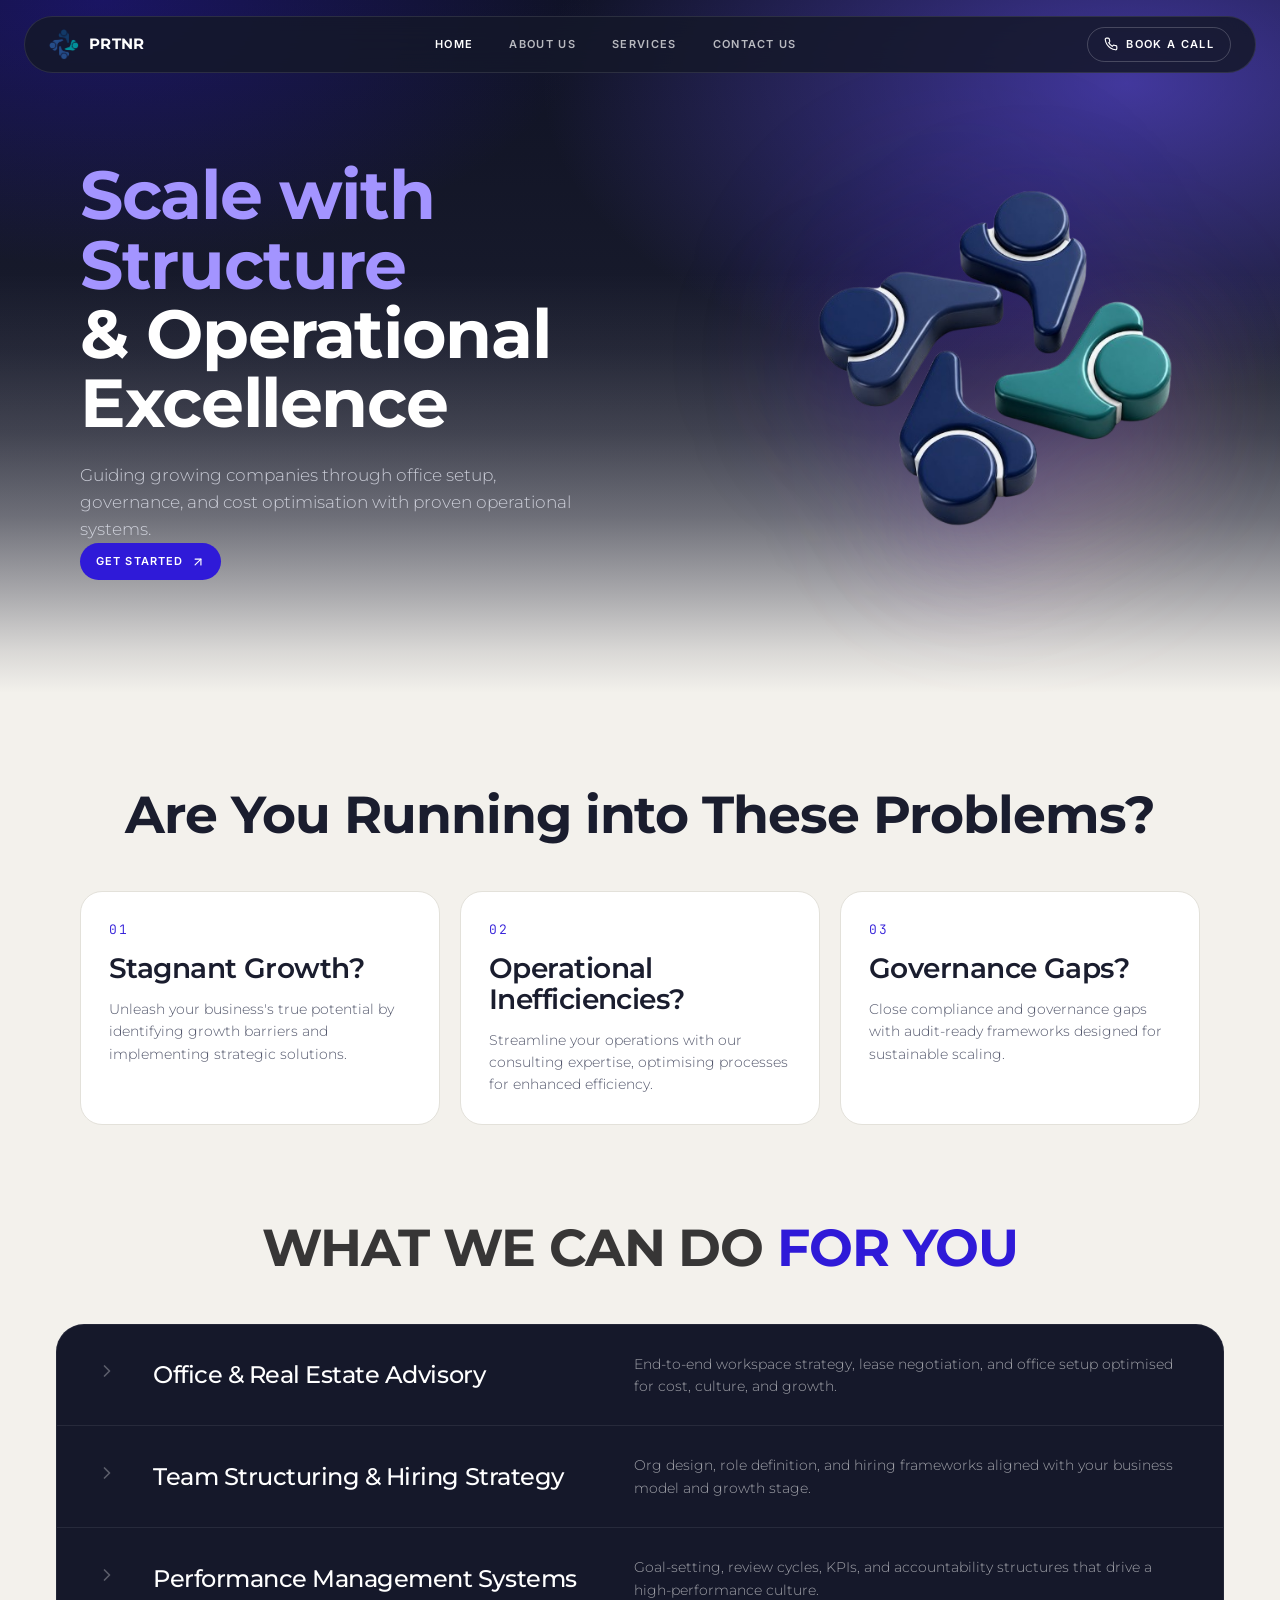
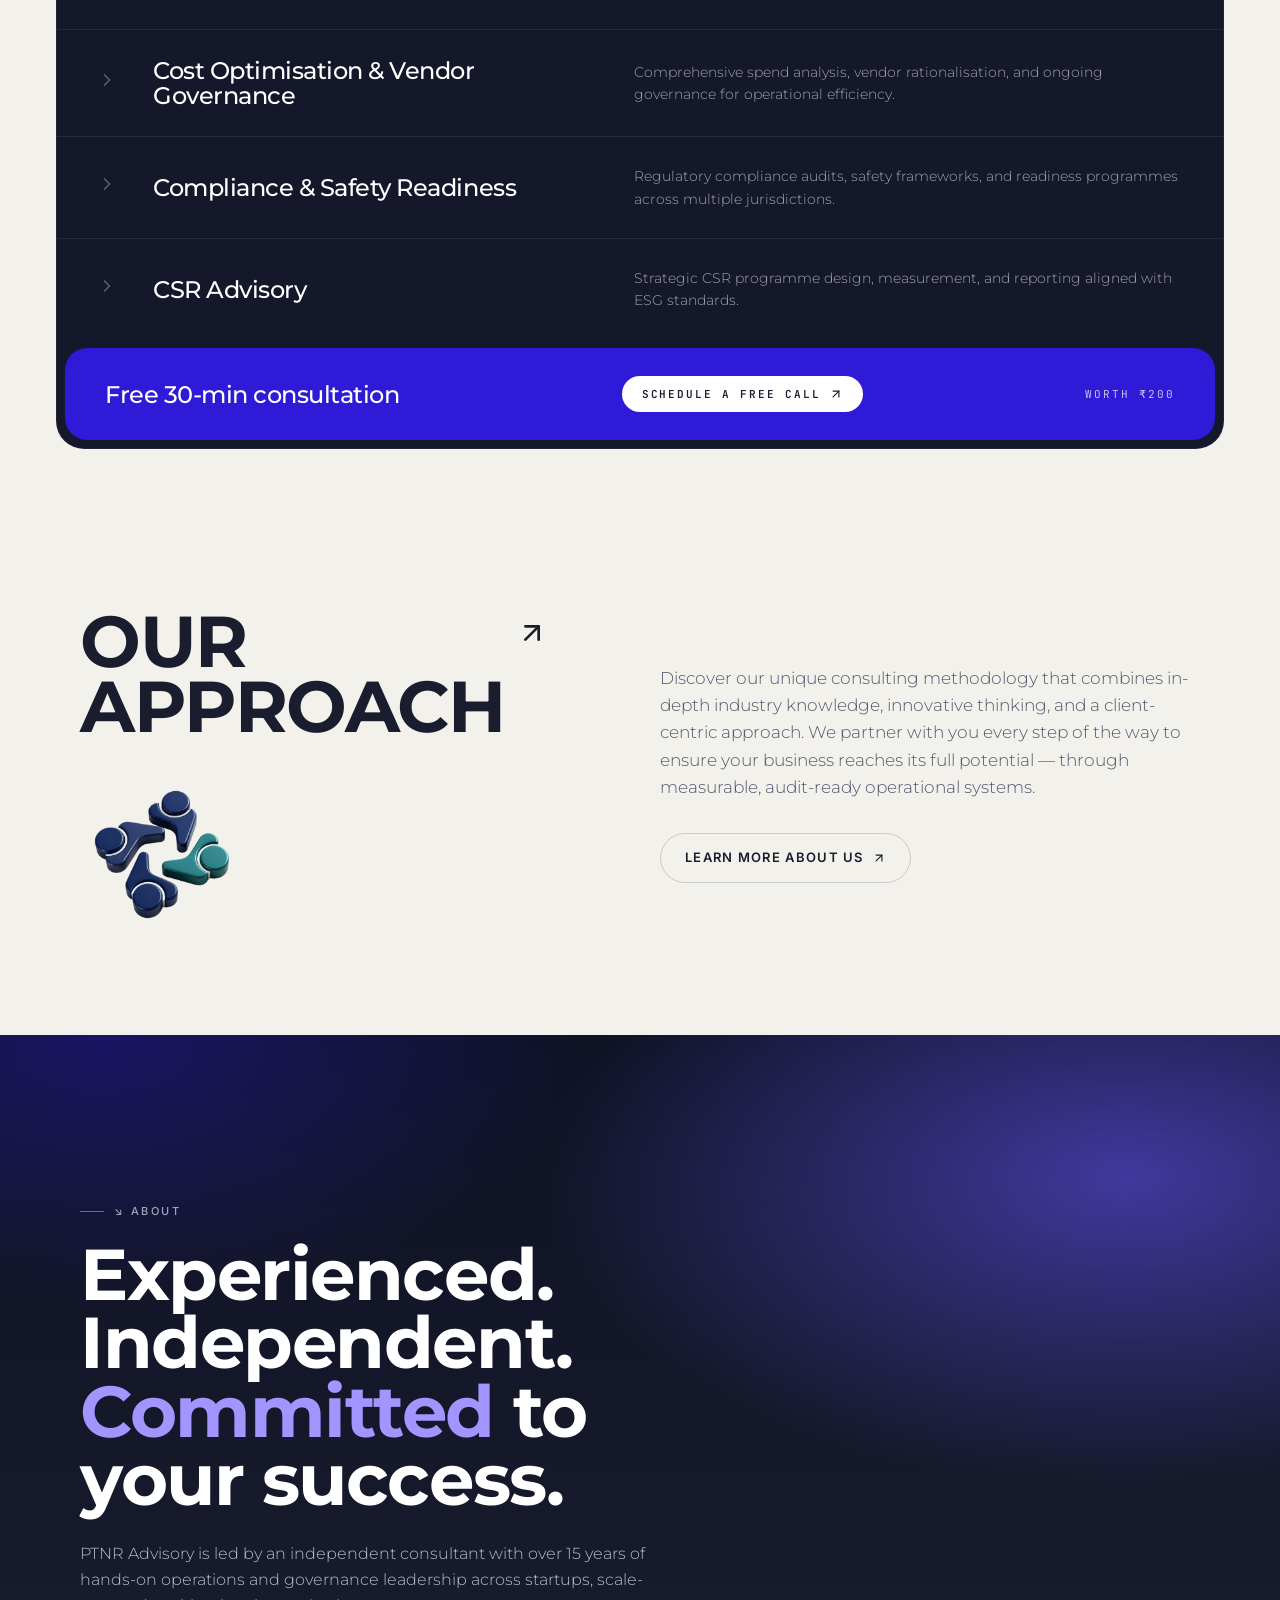
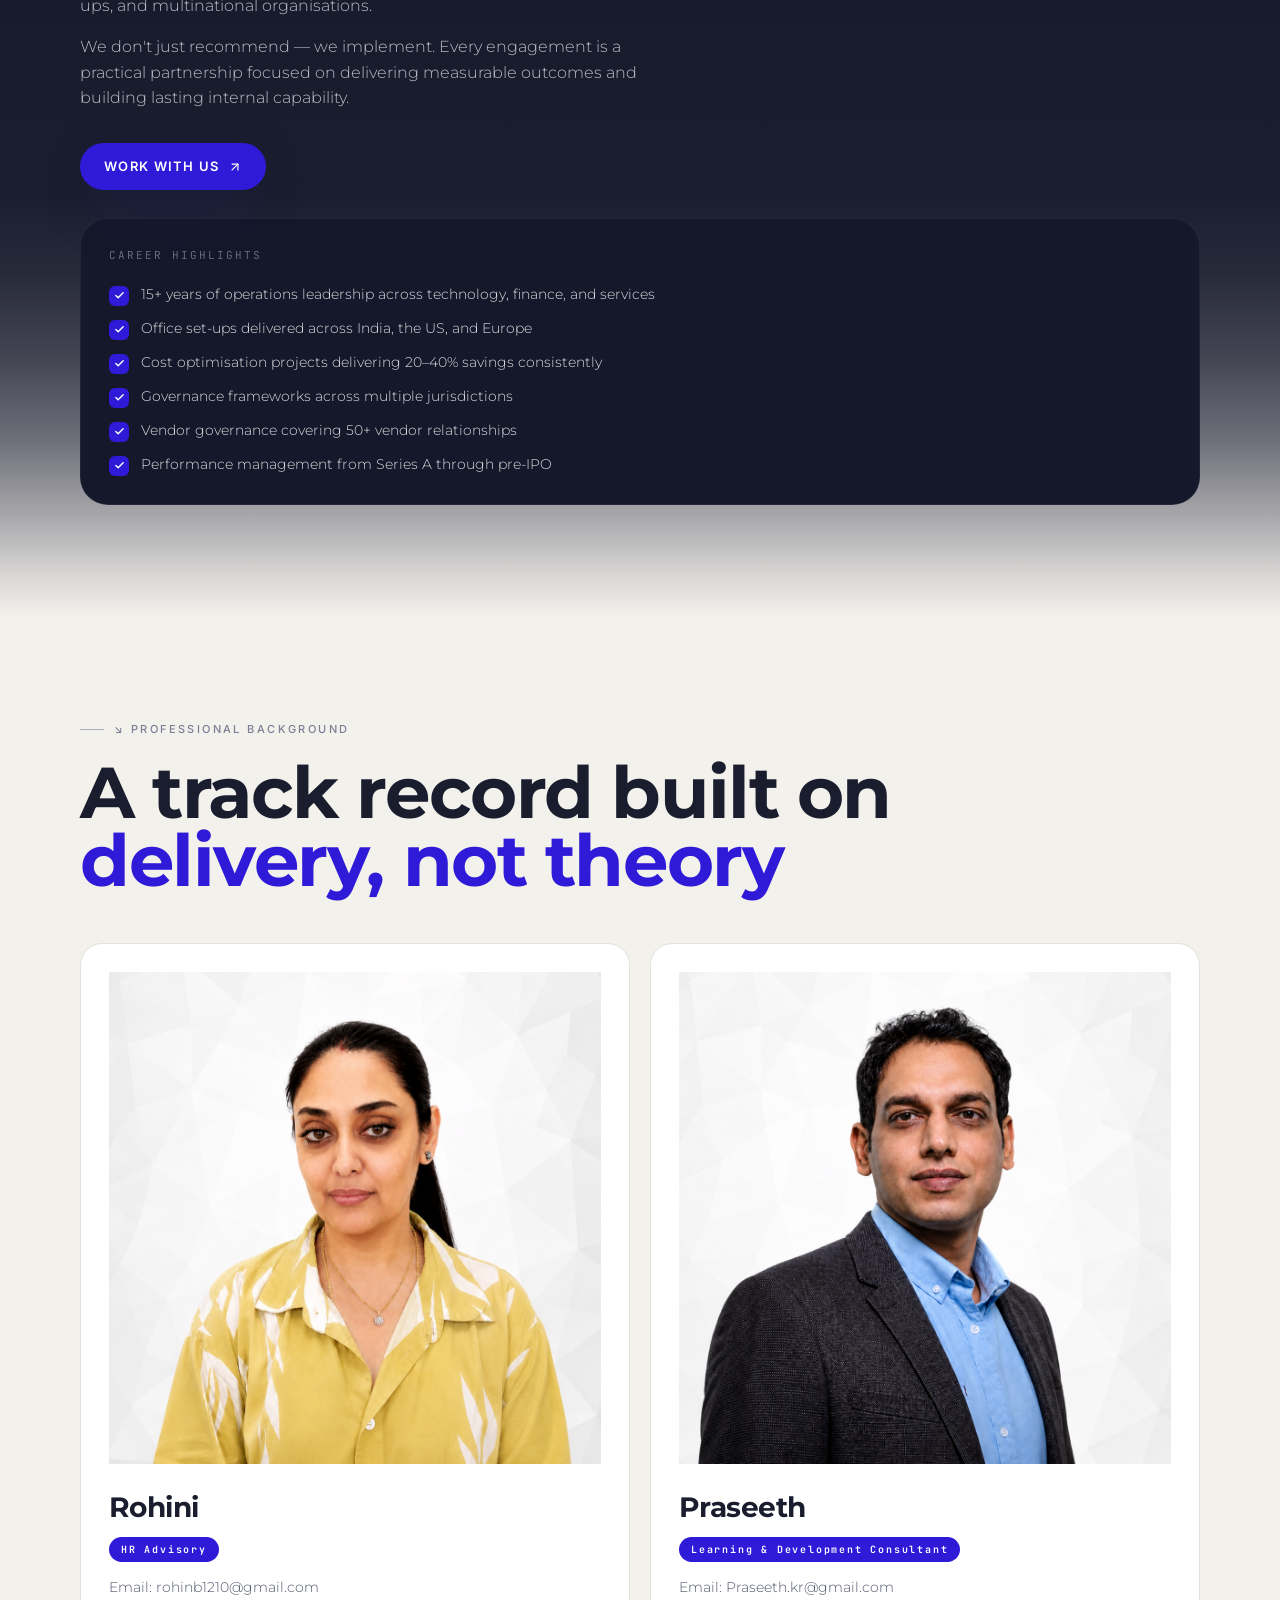
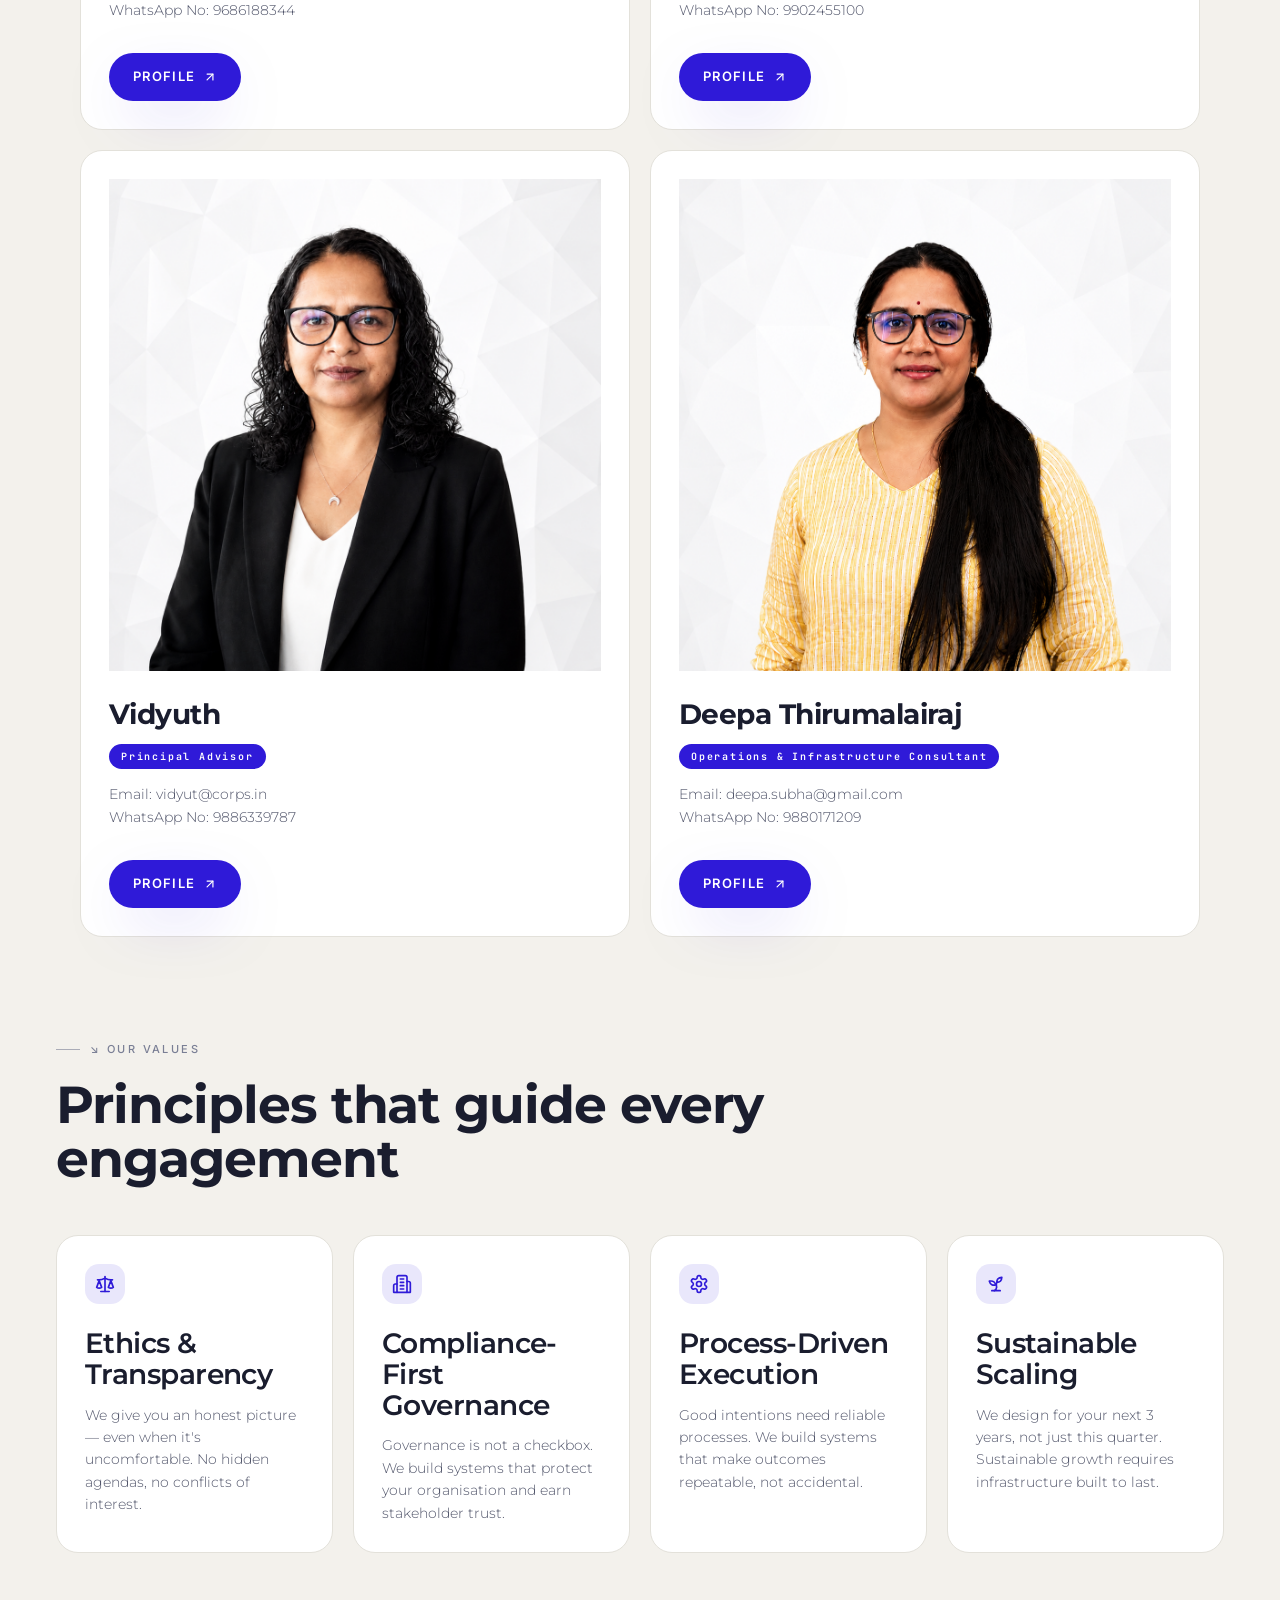
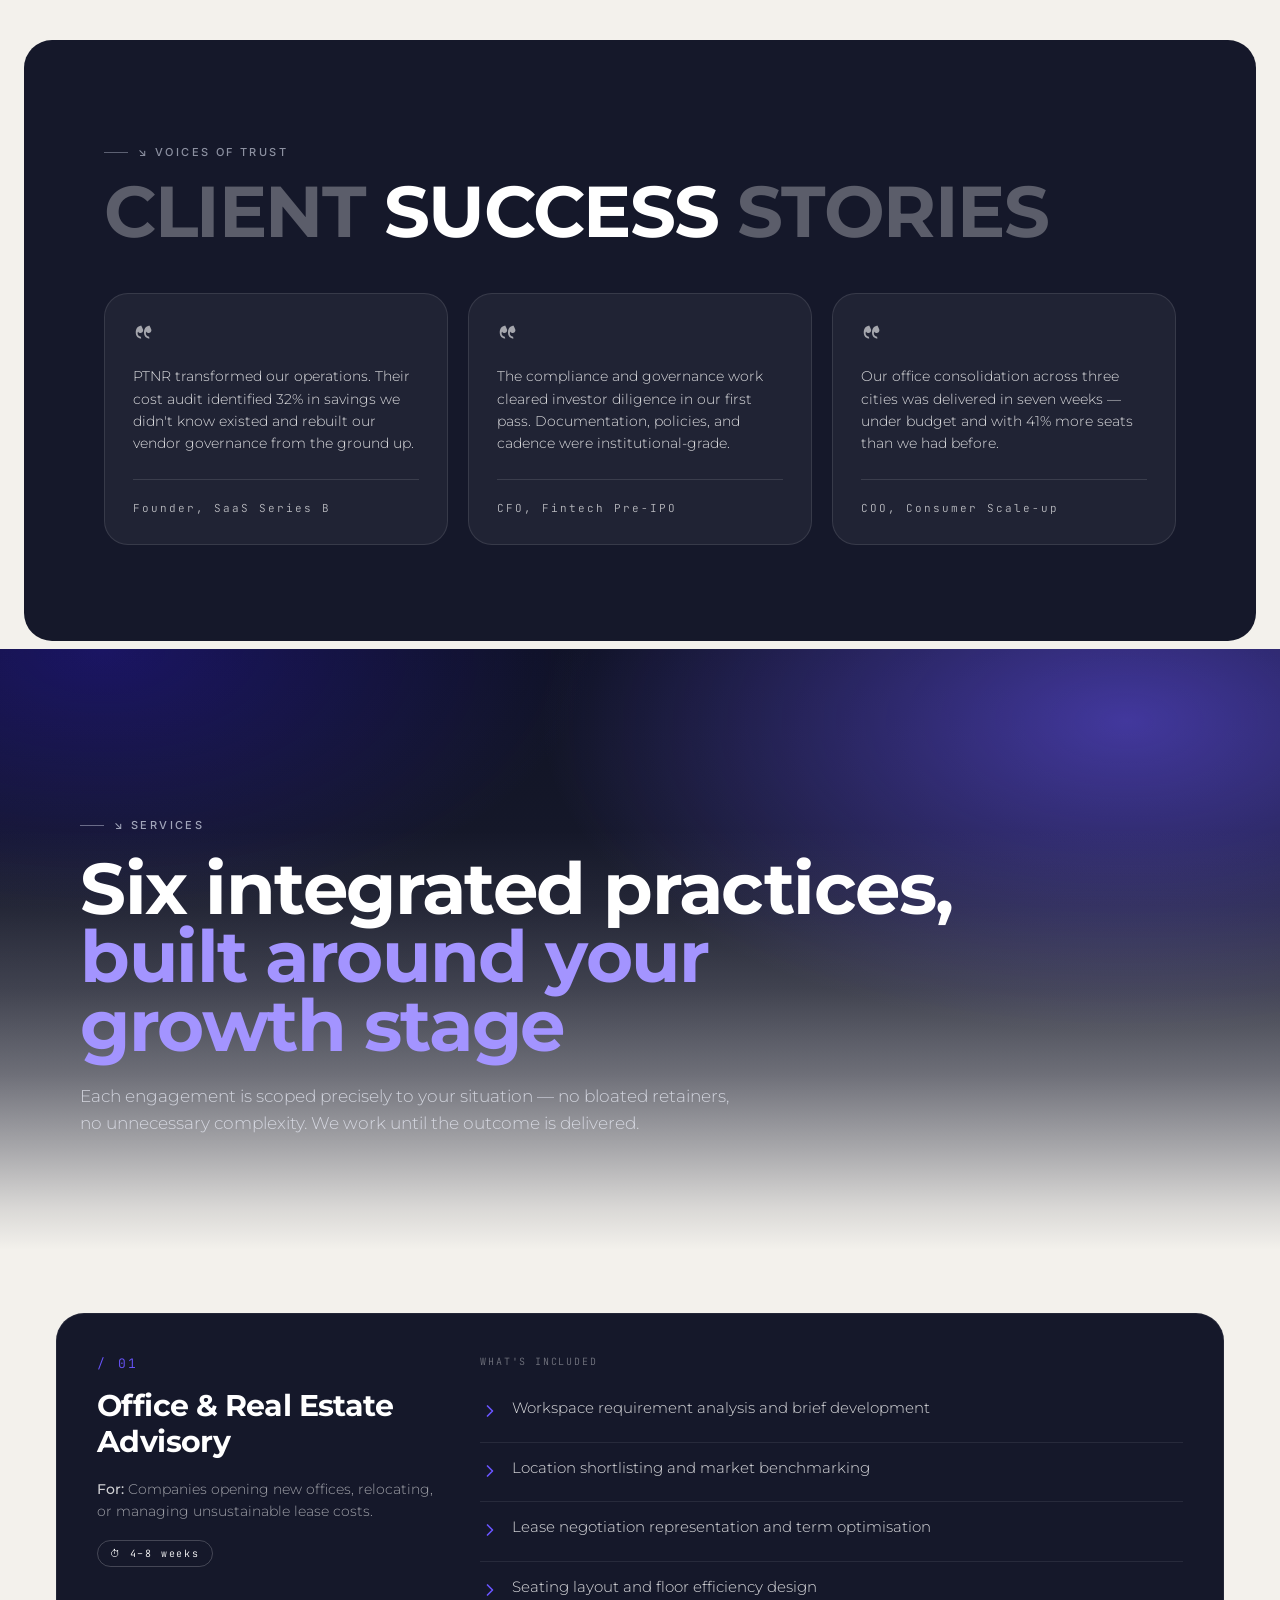
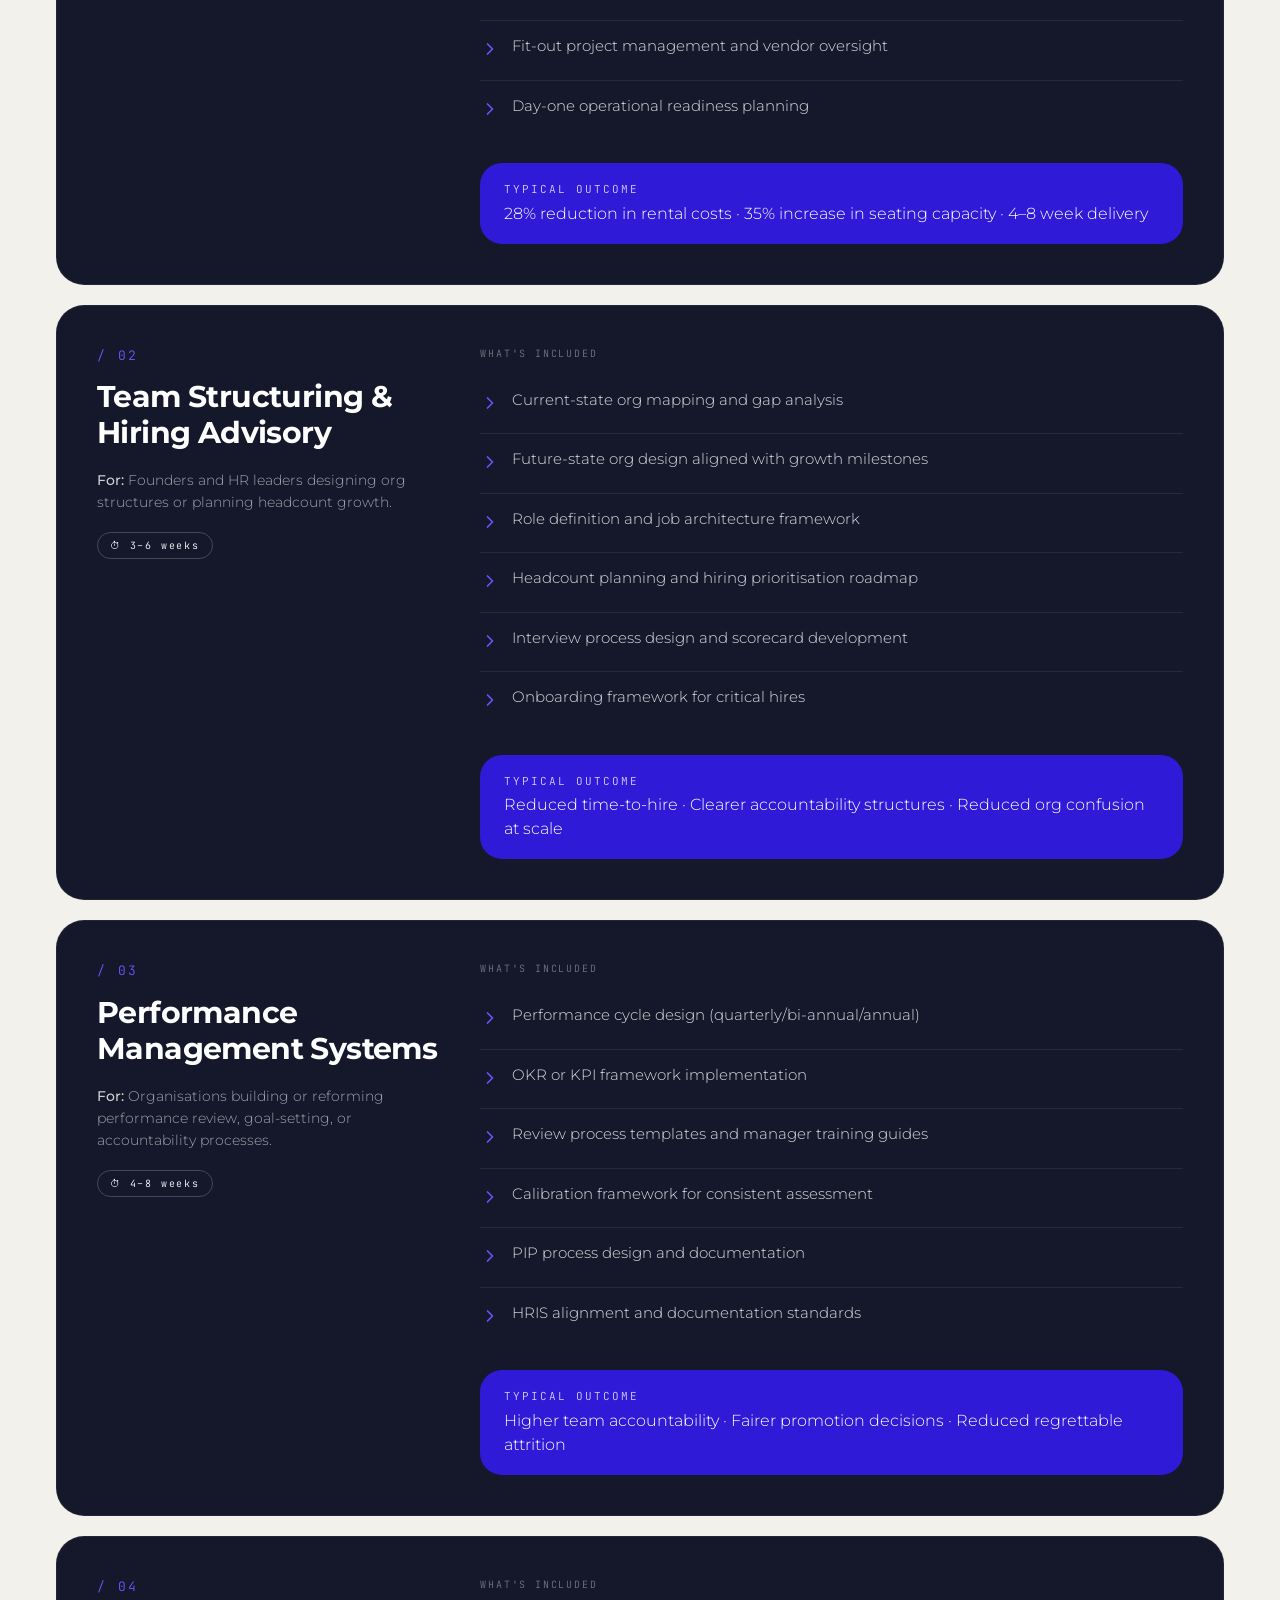
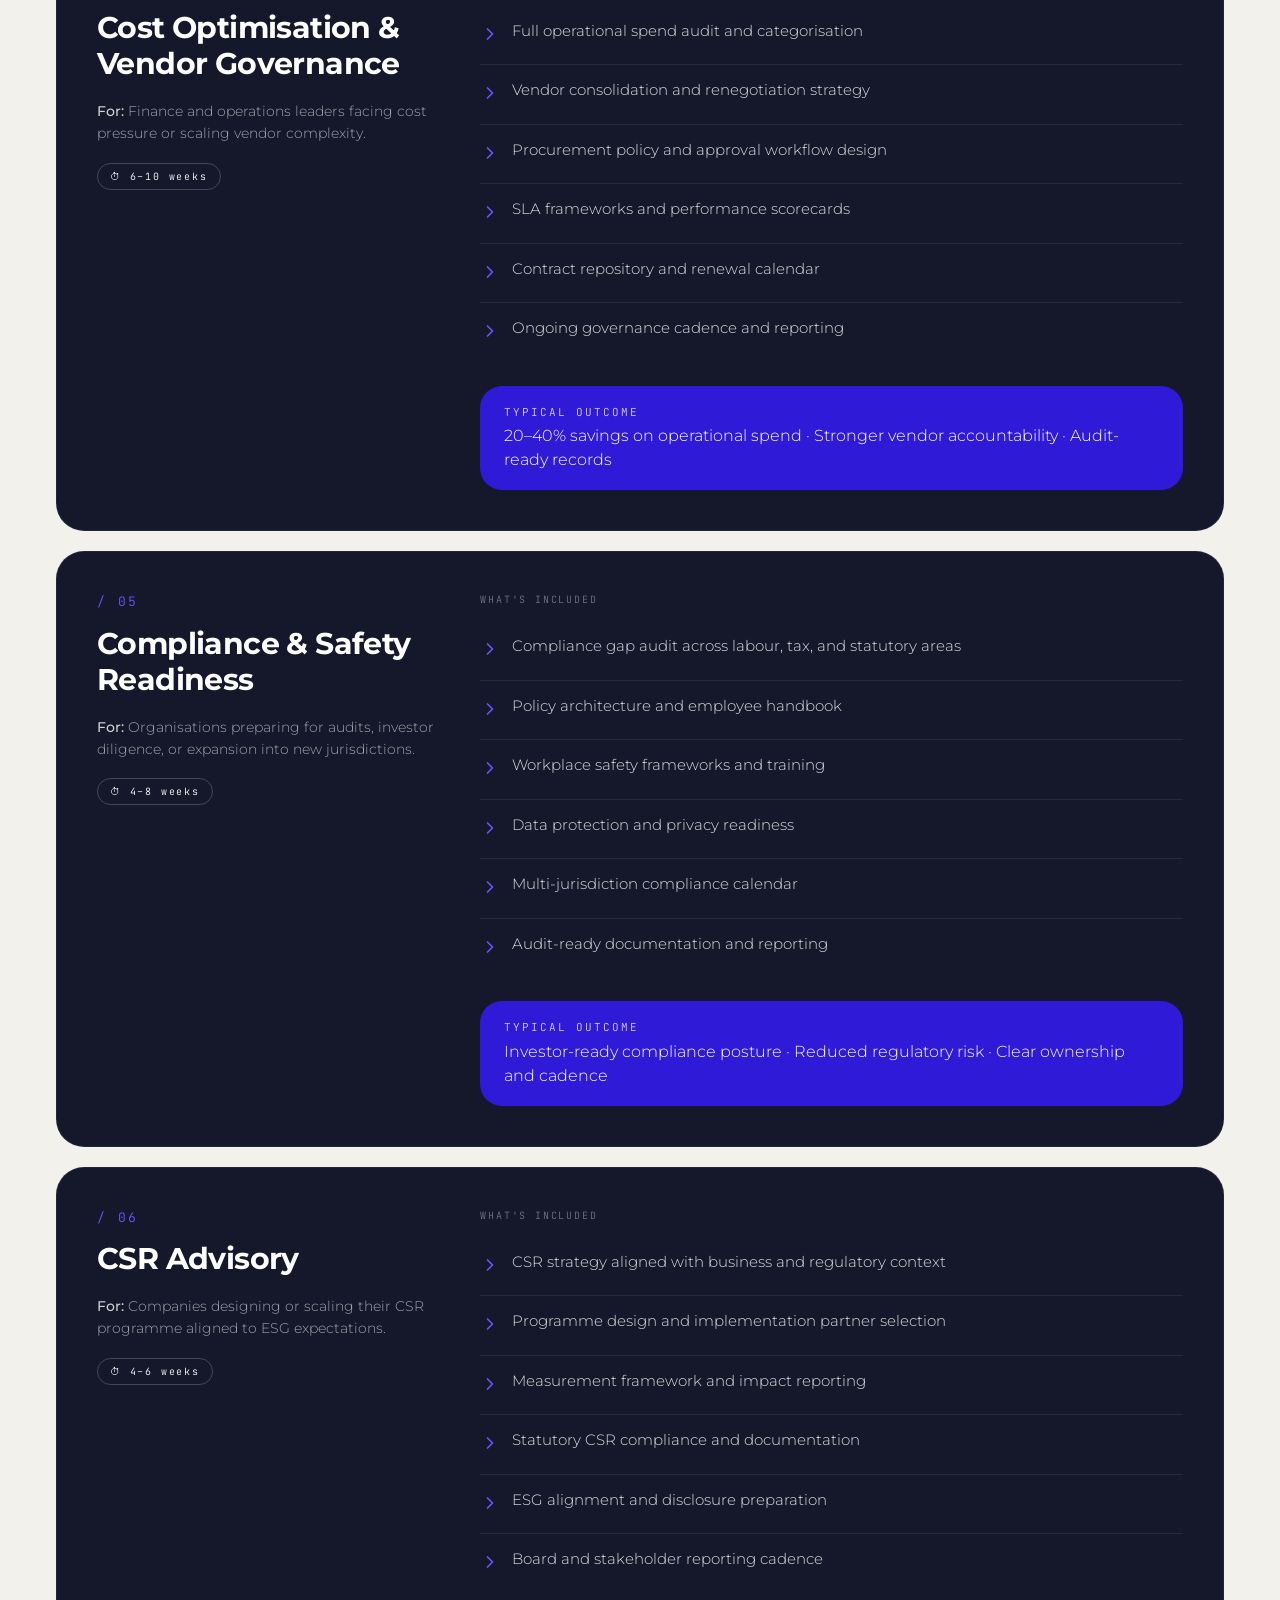
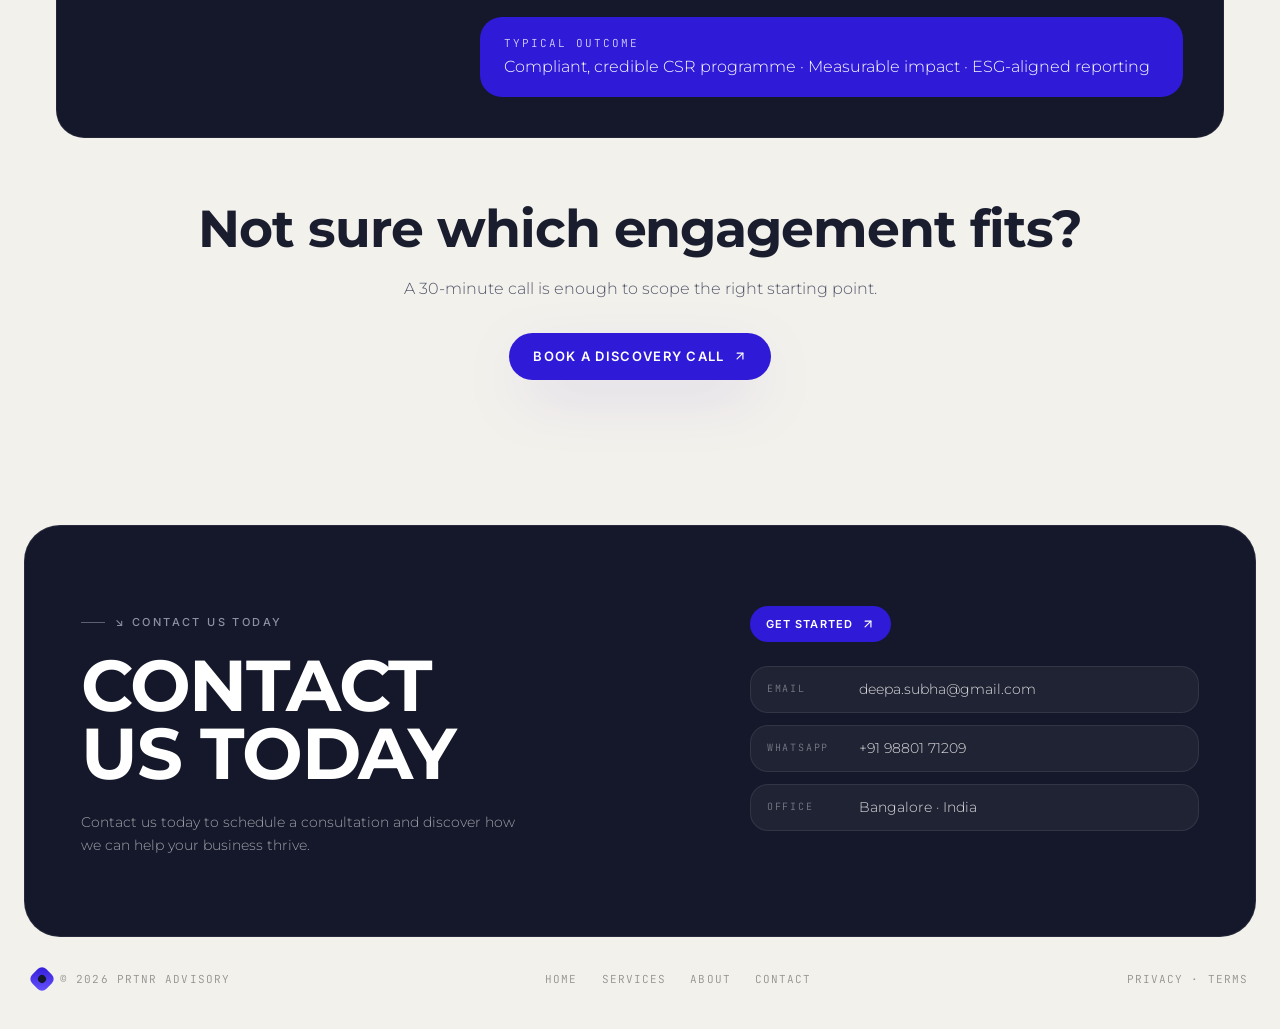
==== commit aaa31c2d: "Add files via upload" ====
--- a/index.html
+++ b/index.html
@@ -126,41 +126,41 @@
     <h2 class="display mt-5 h2-lg text-ink">A track record built on<br/><span class="text-electric">delivery, not theory</span></h2>
     <div class="grid-2 mt-12">
       <article class="card-numbered" >
-        <span class="tag-pill">Rohini</span>
-          <div class="profile-image">
+           <div class="profile-image">
             <img src="assets/Rohini White.png" alt="Rohini">
           </div>
           <h3 class="display text-ink mb-3" style="font: size 28px">Rohini</h3>
+          <span class="tag-pill">HR Advisory</span>
           <p class="text-ink-soft" style="font-size:14px;line-height:1.6">Email: rohinb1210@gmail.com</p>
           <p class="text-ink-soft" style="font-size:14px;line-height:1.6">WhatsApp No: 9686188344</p>
           <a href="rohini/public/site/index.html" class="btn btn-electric mt-8">Profile<svg width="14" height="14" viewBox="0 0 24 24" fill="none" stroke="currentColor" stroke-width="2" stroke-linecap="round" stroke-linejoin="round"><line x1="7" y1="17" x2="17" y2="7"/><polyline points="7 7 17 7 17 17"/></svg></a>
       </article>
       <article class="card-numbered">
-        <span class="tag-pill">Praseeth</span>
-          <div class="profile-image">
+        <div class="profile-image">
             <img src="assets/Praseeth White.png" alt="Praseeth">
           </div>
           <h3 class="display text-ink mb-3" style="font-size:22px">Praseeth</h3>
+          <span class="tag-pill">Learning & Development Consultant</span>          
           <p class="text-ink-soft" style="font-size:14px;line-height:1.6">Email: Praseeth.kr@gmail.com </p>
           <p class="text-ink-soft" style="font-size:14px;line-height:1.6">WhatsApp No: 9902455100</p>
           <a href="praseeth/public/site/index.html" class="btn btn-electric mt-8">Profile<svg width="14" height="14" viewBox="0 0 24 24" fill="none" stroke="currentColor" stroke-width="2" stroke-linecap="round" stroke-linejoin="round"><line x1="7" y1="17" x2="17" y2="7"/><polyline points="7 7 17 7 17 17"/></svg></a>
         </article>
       <article class="card-numbered">
-        <span class="tag-pill">Vidyuth</span>
         <div class="profile-image">
           <img src="assets/Vidyuth - white.png" alt="Vidyuth">
         </div>
         <h3 class="display text-ink mb-3" style="font-size:22px">Vidyuth</h3>
+        <span class="tag-pill">Principal Advisor</span>        
         <p class="text-ink-soft" style="font-size:14px;line-height:1.6">Email: vidyut@corps.in </p>
         <p class="text-ink-soft" style="font-size:14px;line-height:1.6">WhatsApp No: 9886339787</p>
         <a href="vidyut/public/site/index.html" class="btn btn-electric mt-8">Profile<svg width="14" height="14" viewBox="0 0 24 24" fill="none" stroke="currentColor" stroke-width="2" stroke-linecap="round" stroke-linejoin="round"><line x1="7" y1="17" x2="17" y2="7"/><polyline points="7 7 17 7 17 17"/></svg></a>
       </article>
       <article class="card-numbered">
-        <span class="tag-pill">Deepa Thirumalairaj</span>
         <div class="profile-image">
           <img src="assets/Deepa White.png" alt="Deepa Thirumalairaj">
         </div>
         <h3 class="display text-ink mb-3" style="font-size:22px">Deepa Thirumalairaj</h3>
+        <span class="tag-pill">Operations & Infrastructure Consultant</span>        
         <p class="text-ink-soft" style="font-size:14px;line-height:1.6">Email: deepa.subha@gmail.com </p>
         <p class="text-ink-soft" style="font-size:14px;line-height:1.6">WhatsApp No: 9880171209</p>
         <a href="deepa/public/site/index.html" class="btn btn-electric mt-8">Profile<svg width="14" height="14" viewBox="0 0 24 24" fill="none" stroke="currentColor" stroke-width="2" stroke-linecap="round" stroke-linejoin="round"><line x1="7" y1="17" x2="17" y2="7"/><polyline points="7 7 17 7 17 17"/></svg></a>
@@ -320,11 +320,7 @@
         <span class="eyebrow" style="color:rgba(220,225,240,.6)">↘ Contact us today</span>
         <h2 class="mt-5">CONTACT<br/>US TODAY</h2>
         <p class="mt-6 max-w-md" style="color:rgba(255,255,255,.6);font-size:14px;line-height:1.6">Contact us today to schedule a consultation and discover how we can help your business thrive.</p>
-        <div class="social-row">
-          <a href="#" aria-label="Twitter"><svg width="16" height="16" viewBox="0 0 24 24" fill="none" stroke="currentColor" stroke-width="2" stroke-linecap="round" stroke-linejoin="round"><path d="M22 4s-.7 2.1-2 3.4c1.6 10-9.4 17.3-18 11.6 2.2.1 4.4-.6 6-2C3 15.5.5 9.6 3 5c2.2 2.6 5.6 4.1 9 4-.9-4.2 4-6.6 7-3.8 1.1 0 3-1.2 3-1.2z"/></svg></a>
-          <a href="#" aria-label="LinkedIn"><svg width="16" height="16" viewBox="0 0 24 24" fill="none" stroke="currentColor" stroke-width="2" stroke-linecap="round" stroke-linejoin="round"><path d="M16 8a6 6 0 0 1 6 6v7h-4v-7a2 2 0 0 0-4 0v7h-4v-7a6 6 0 0 1 6-6z"/><rect x="2" y="9" width="4" height="12"/><circle cx="4" cy="4" r="2"/></svg></a>
-          <a href="mailto:hello@ptnradvisory.com" aria-label="Email"><svg width="16" height="16" viewBox="0 0 24 24" fill="none" stroke="currentColor" stroke-width="2" stroke-linecap="round" stroke-linejoin="round"><rect x="2" y="4" width="20" height="16" rx="2"/><path d="m22 7-10 5L2 7"/></svg></a>
-        </div>
+        
       </div>
       <div>
         <a class="btn btn-electric btn-sm" href="contact.html#cont">GET STARTED <svg width="14" height="14" viewBox="0 0 24 24" fill="none" stroke="currentColor" stroke-width="2" stroke-linecap="round" stroke-linejoin="round"><line x1="7" y1="17" x2="17" y2="7"/><polyline points="7 7 17 7 17 17"/></svg></a>
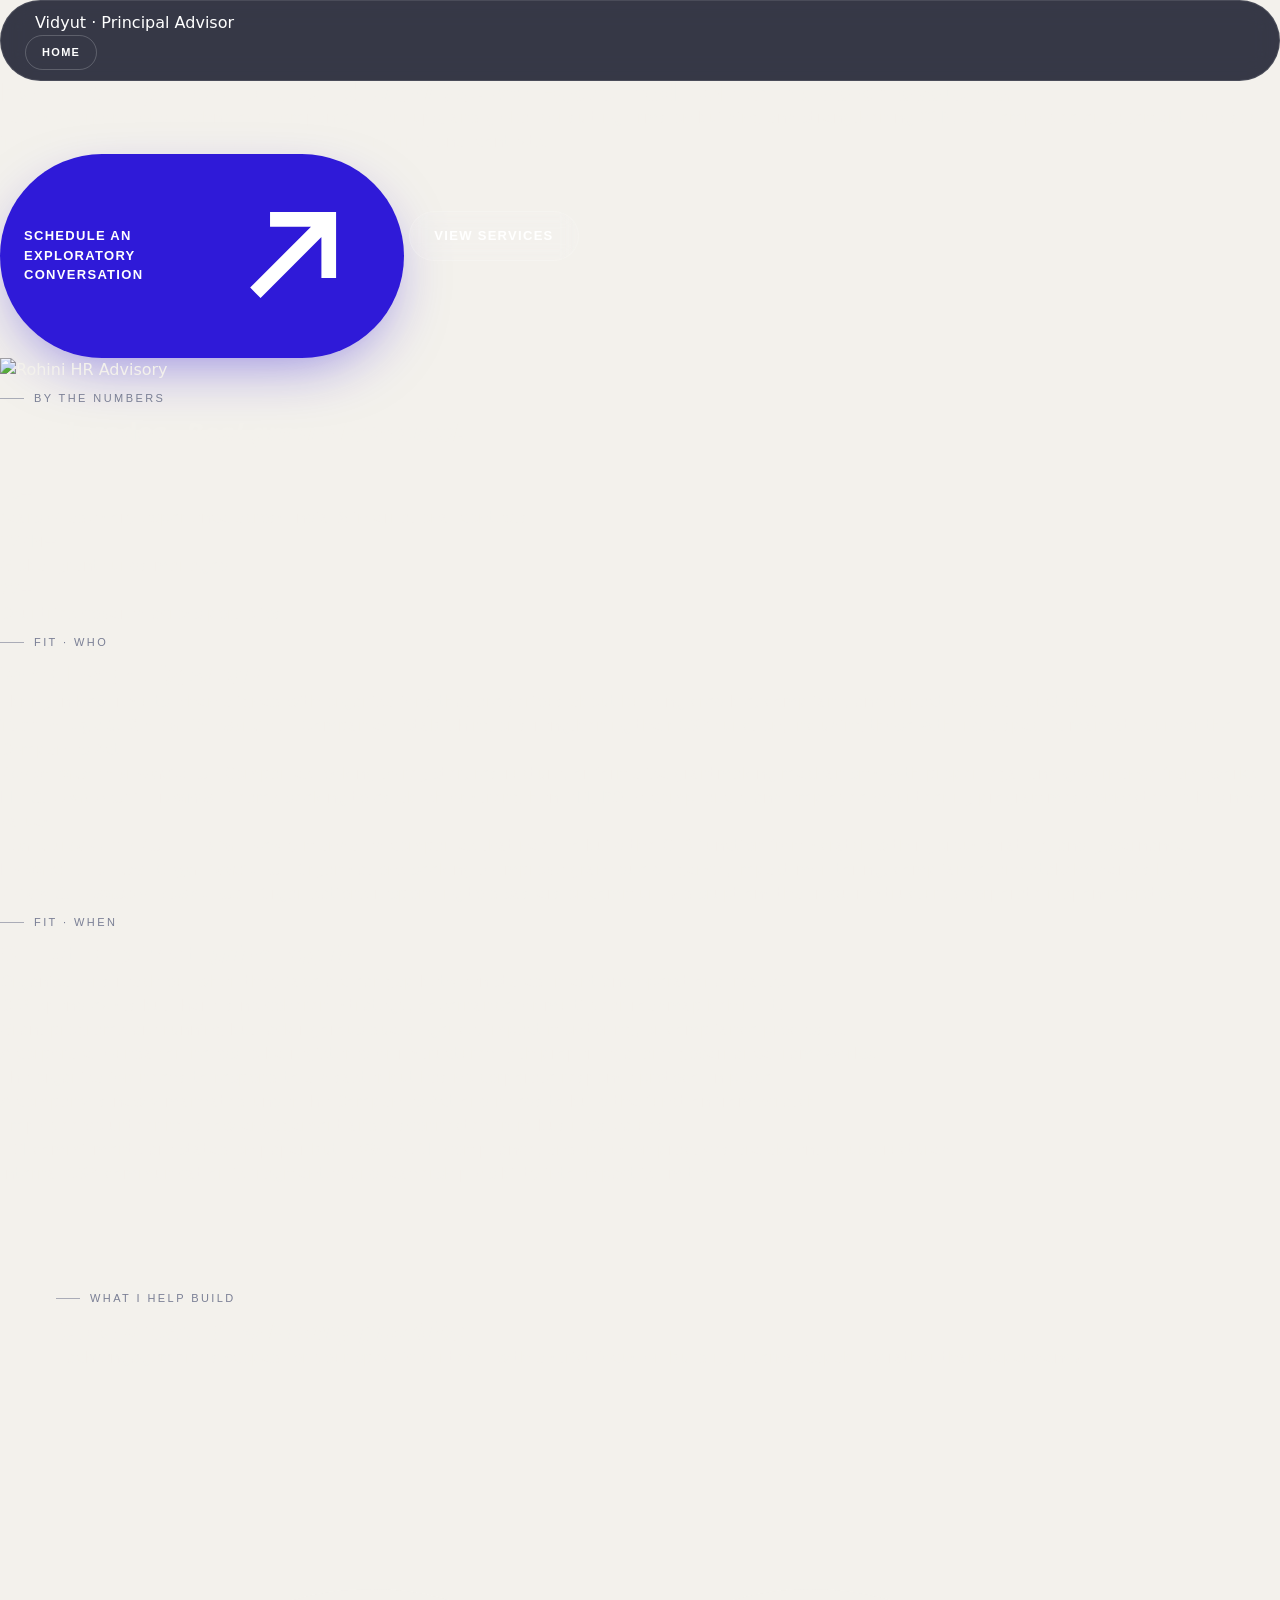
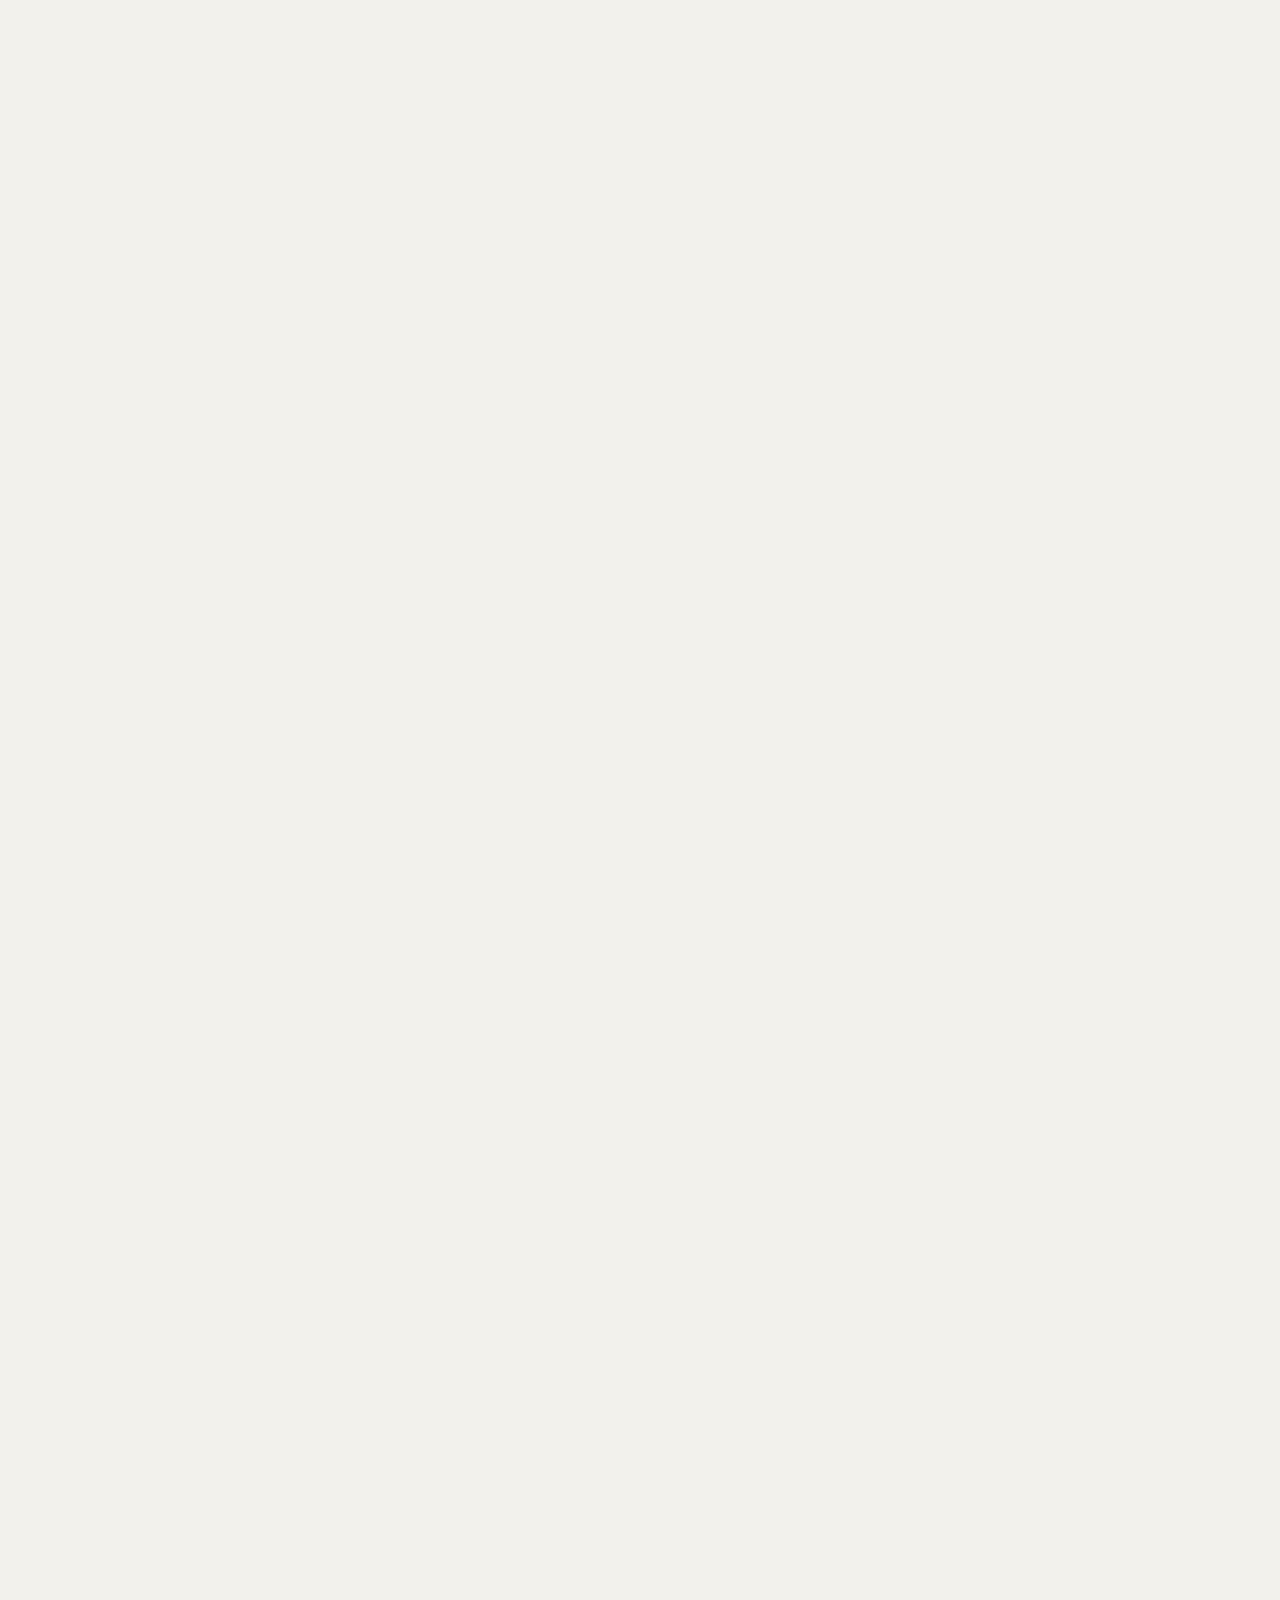
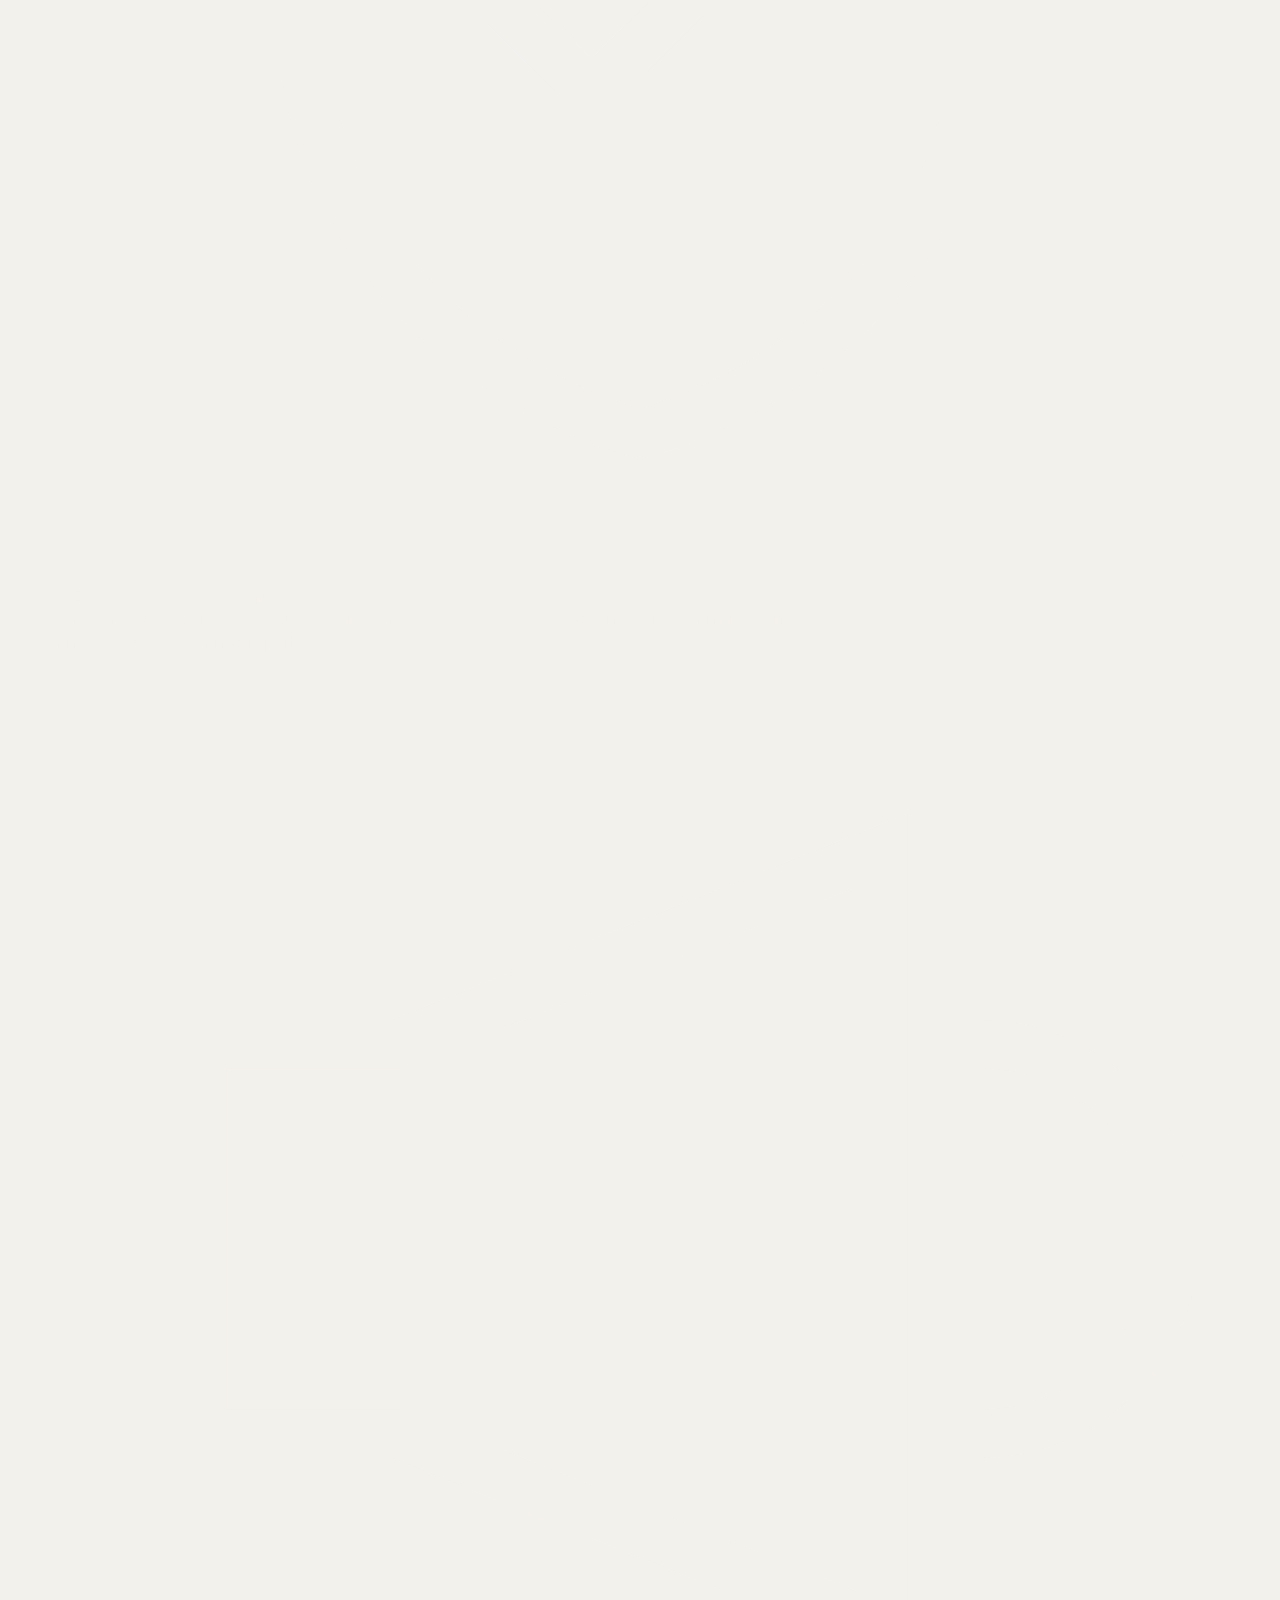
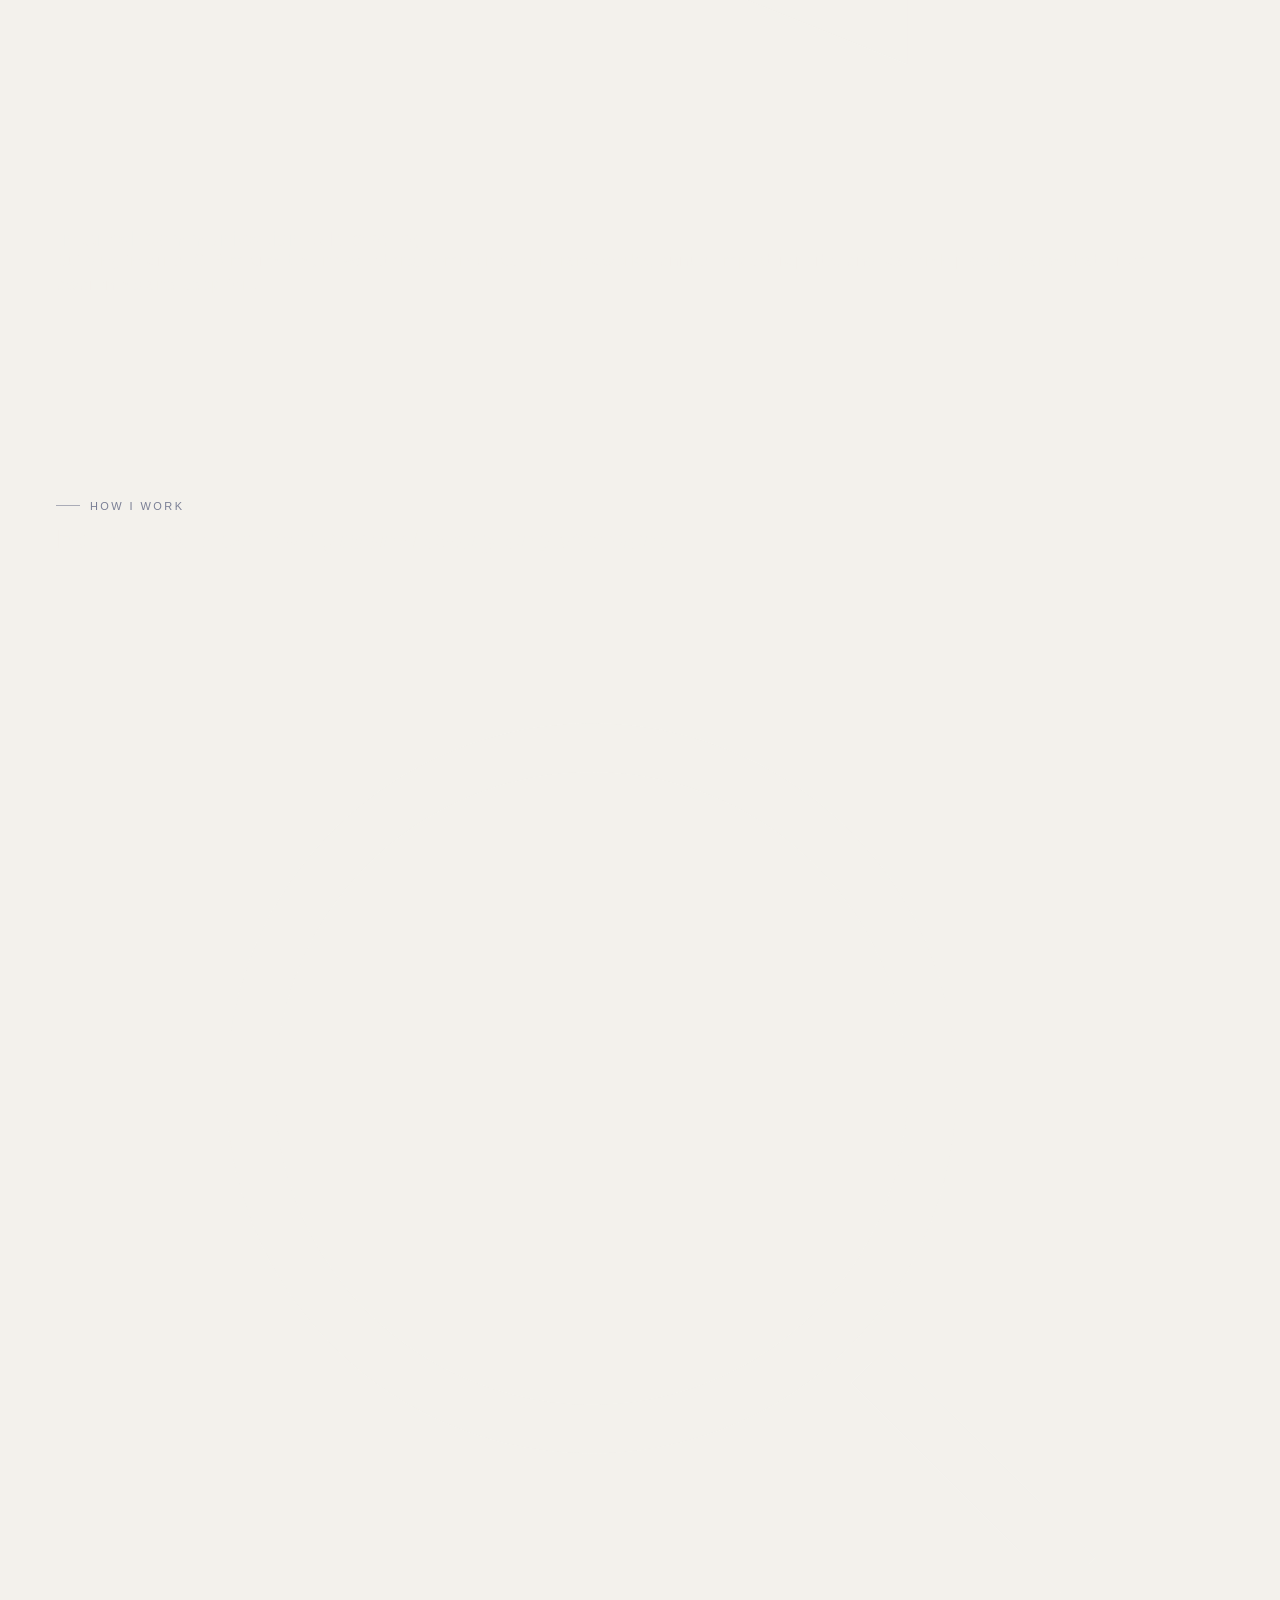
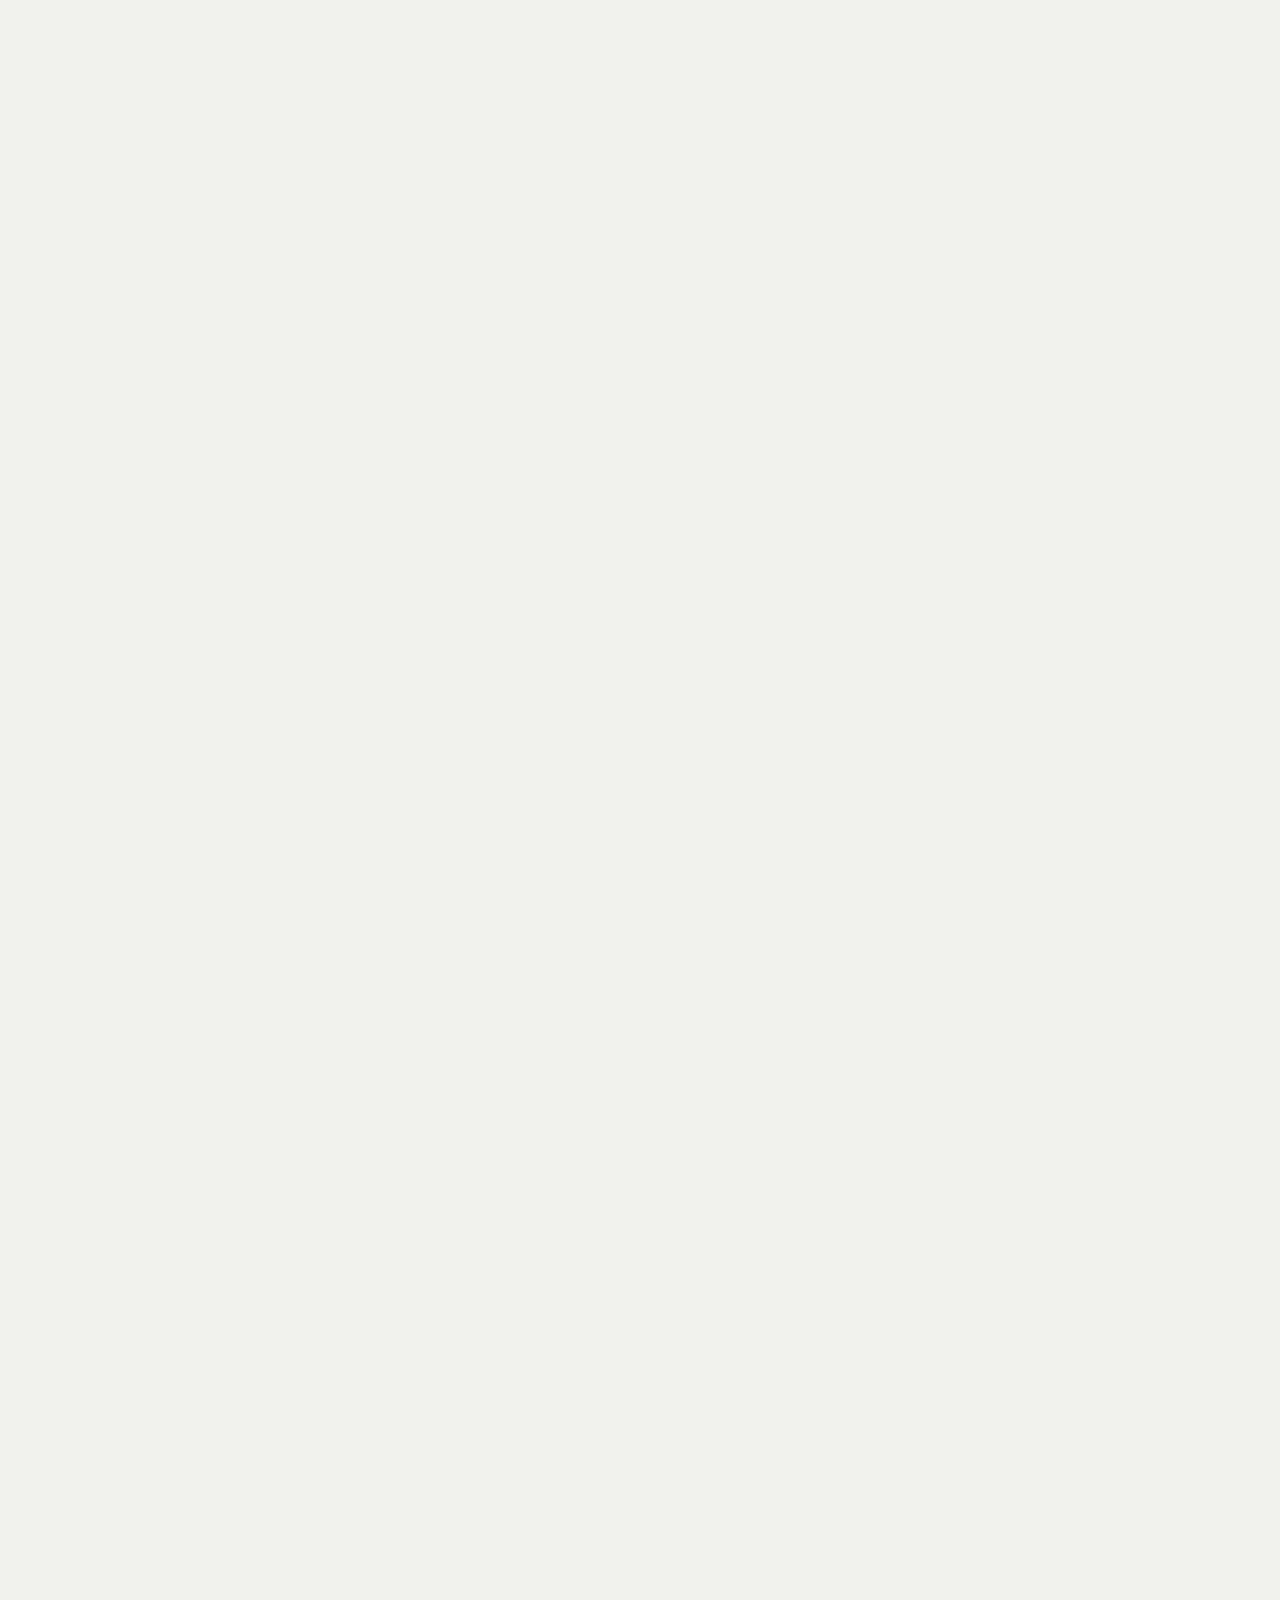
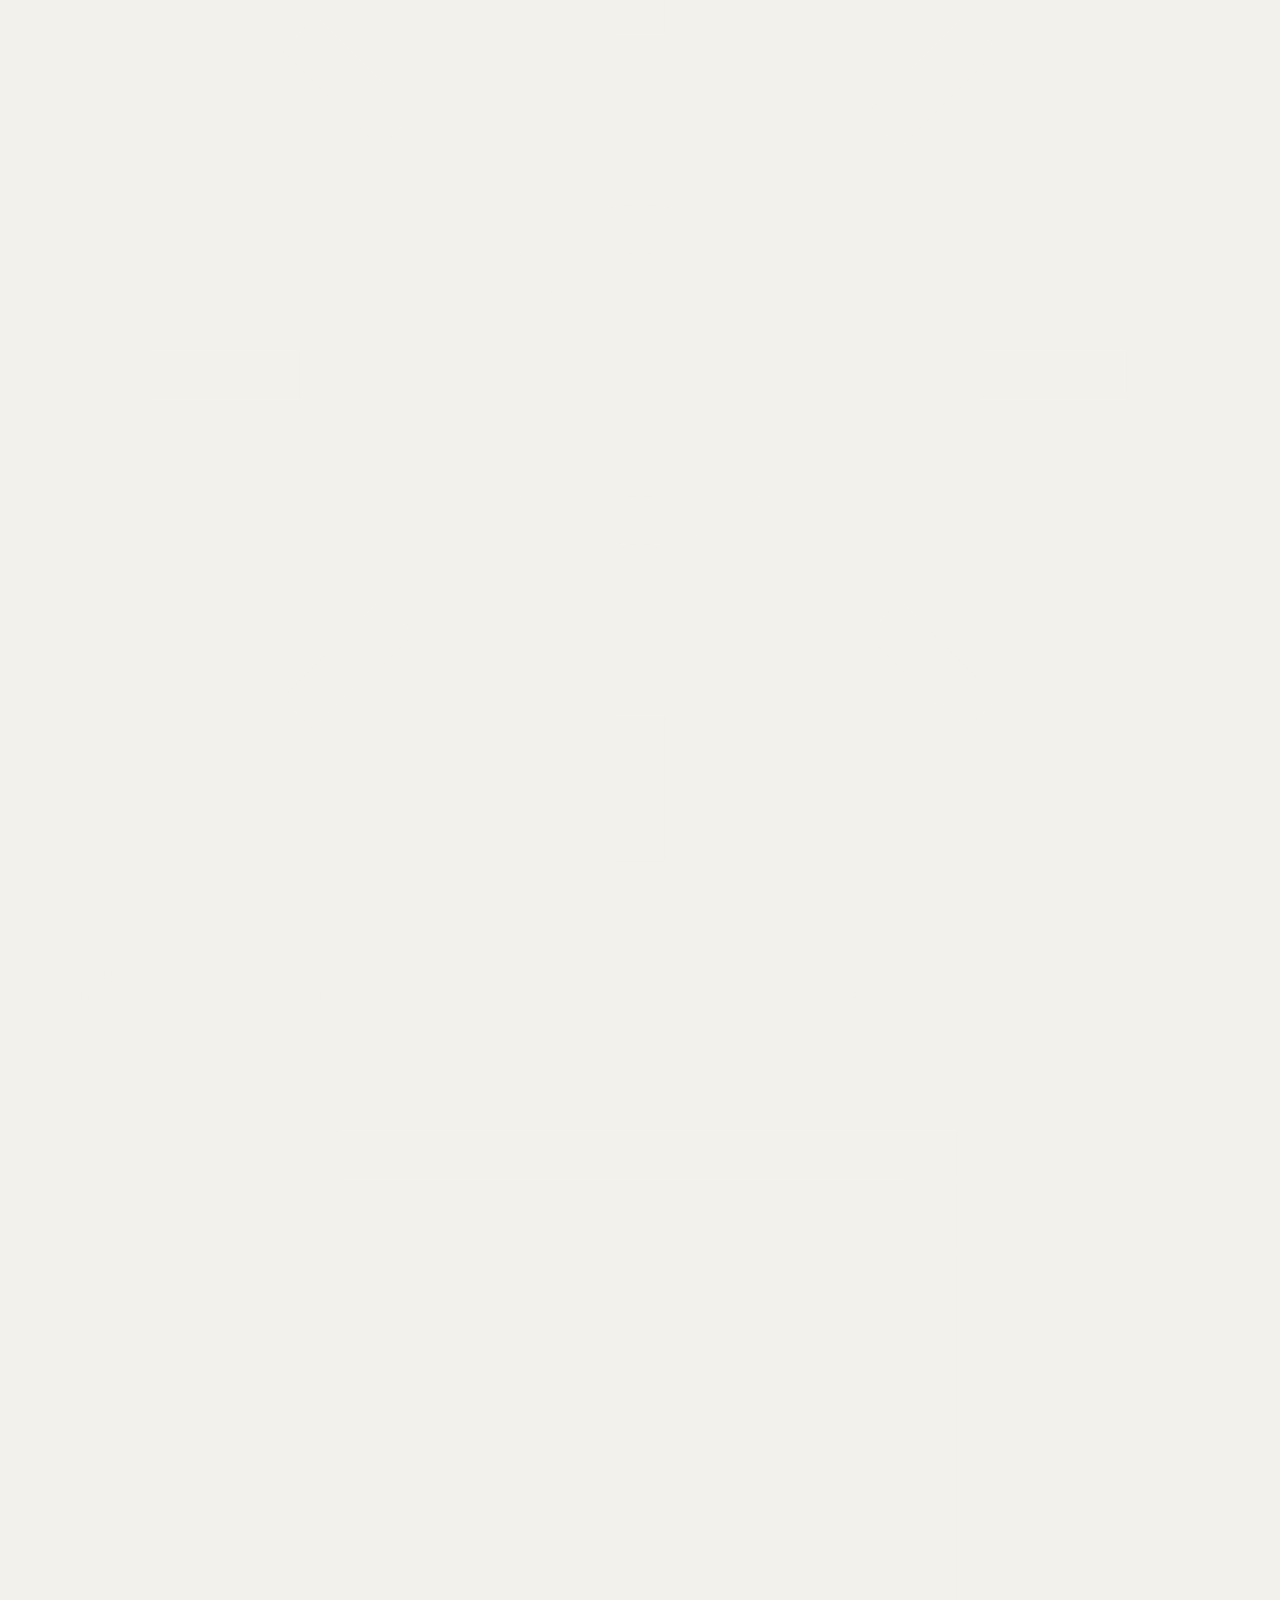
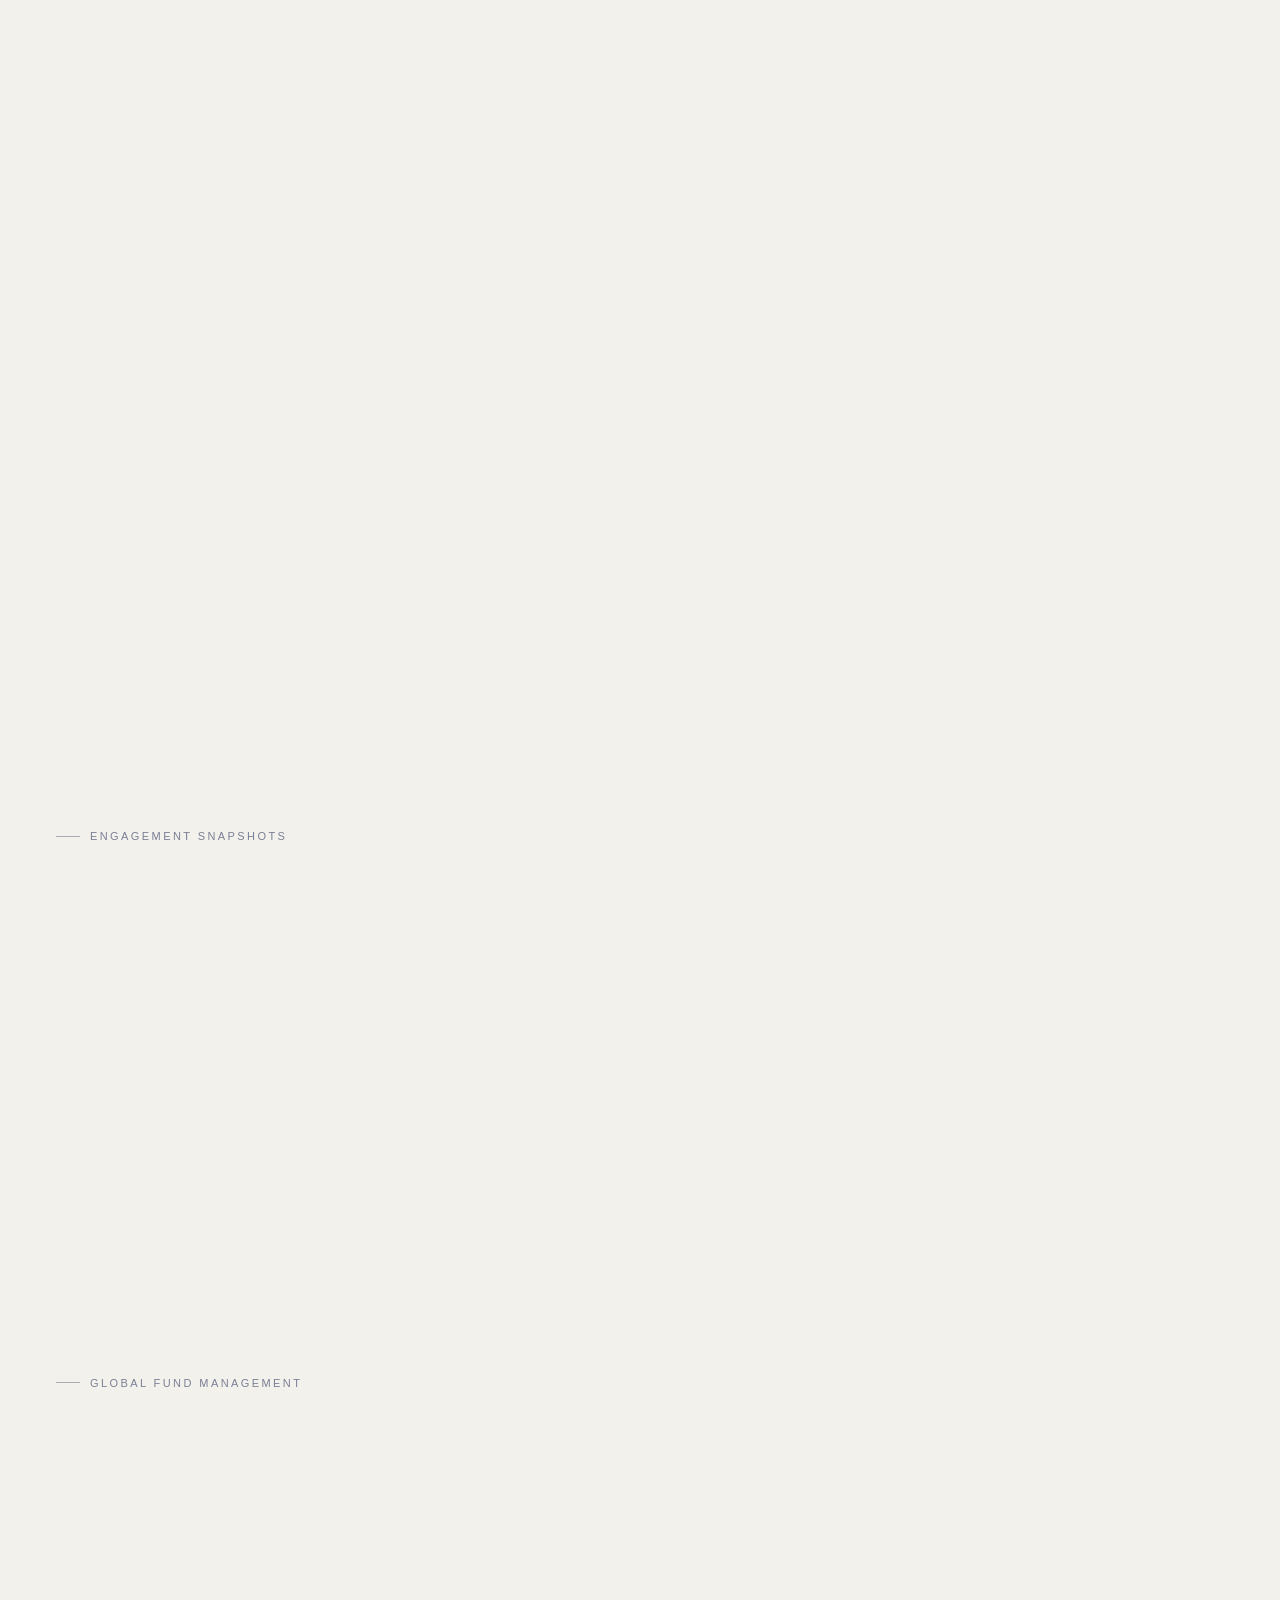
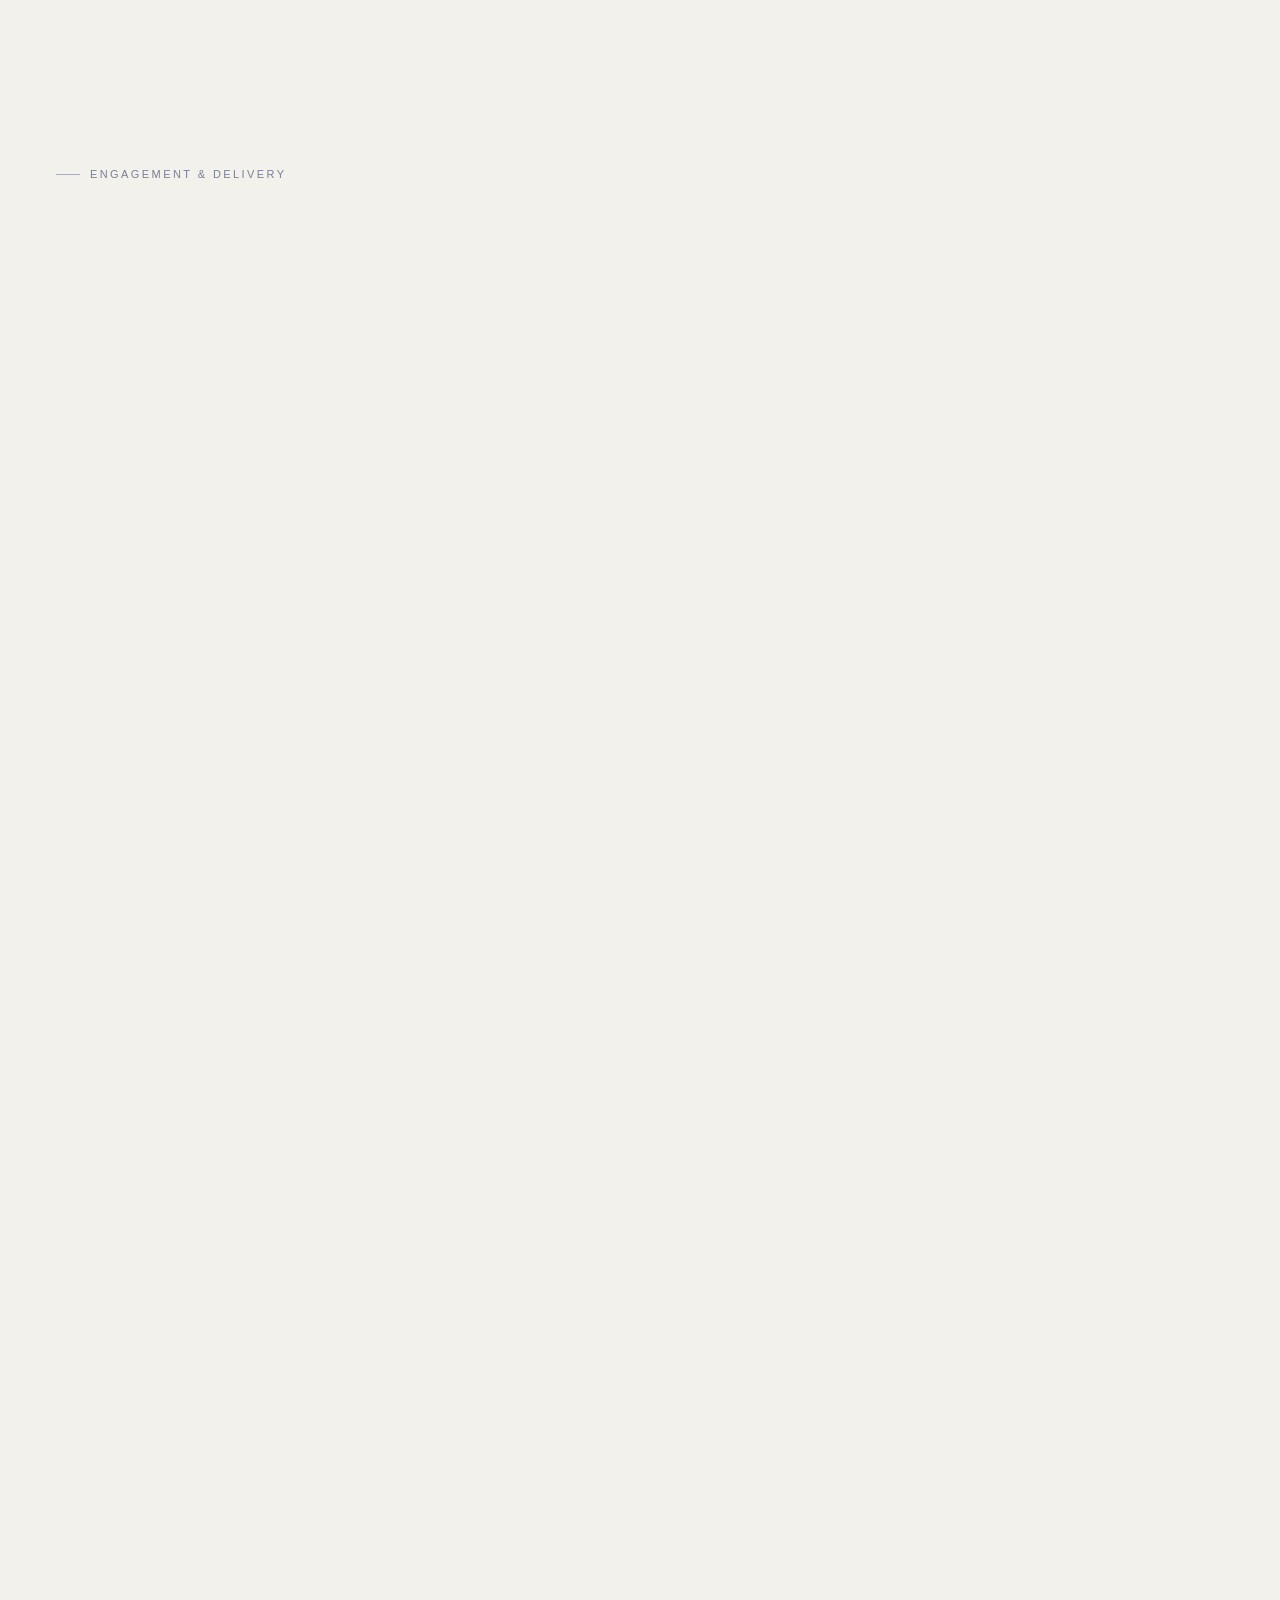
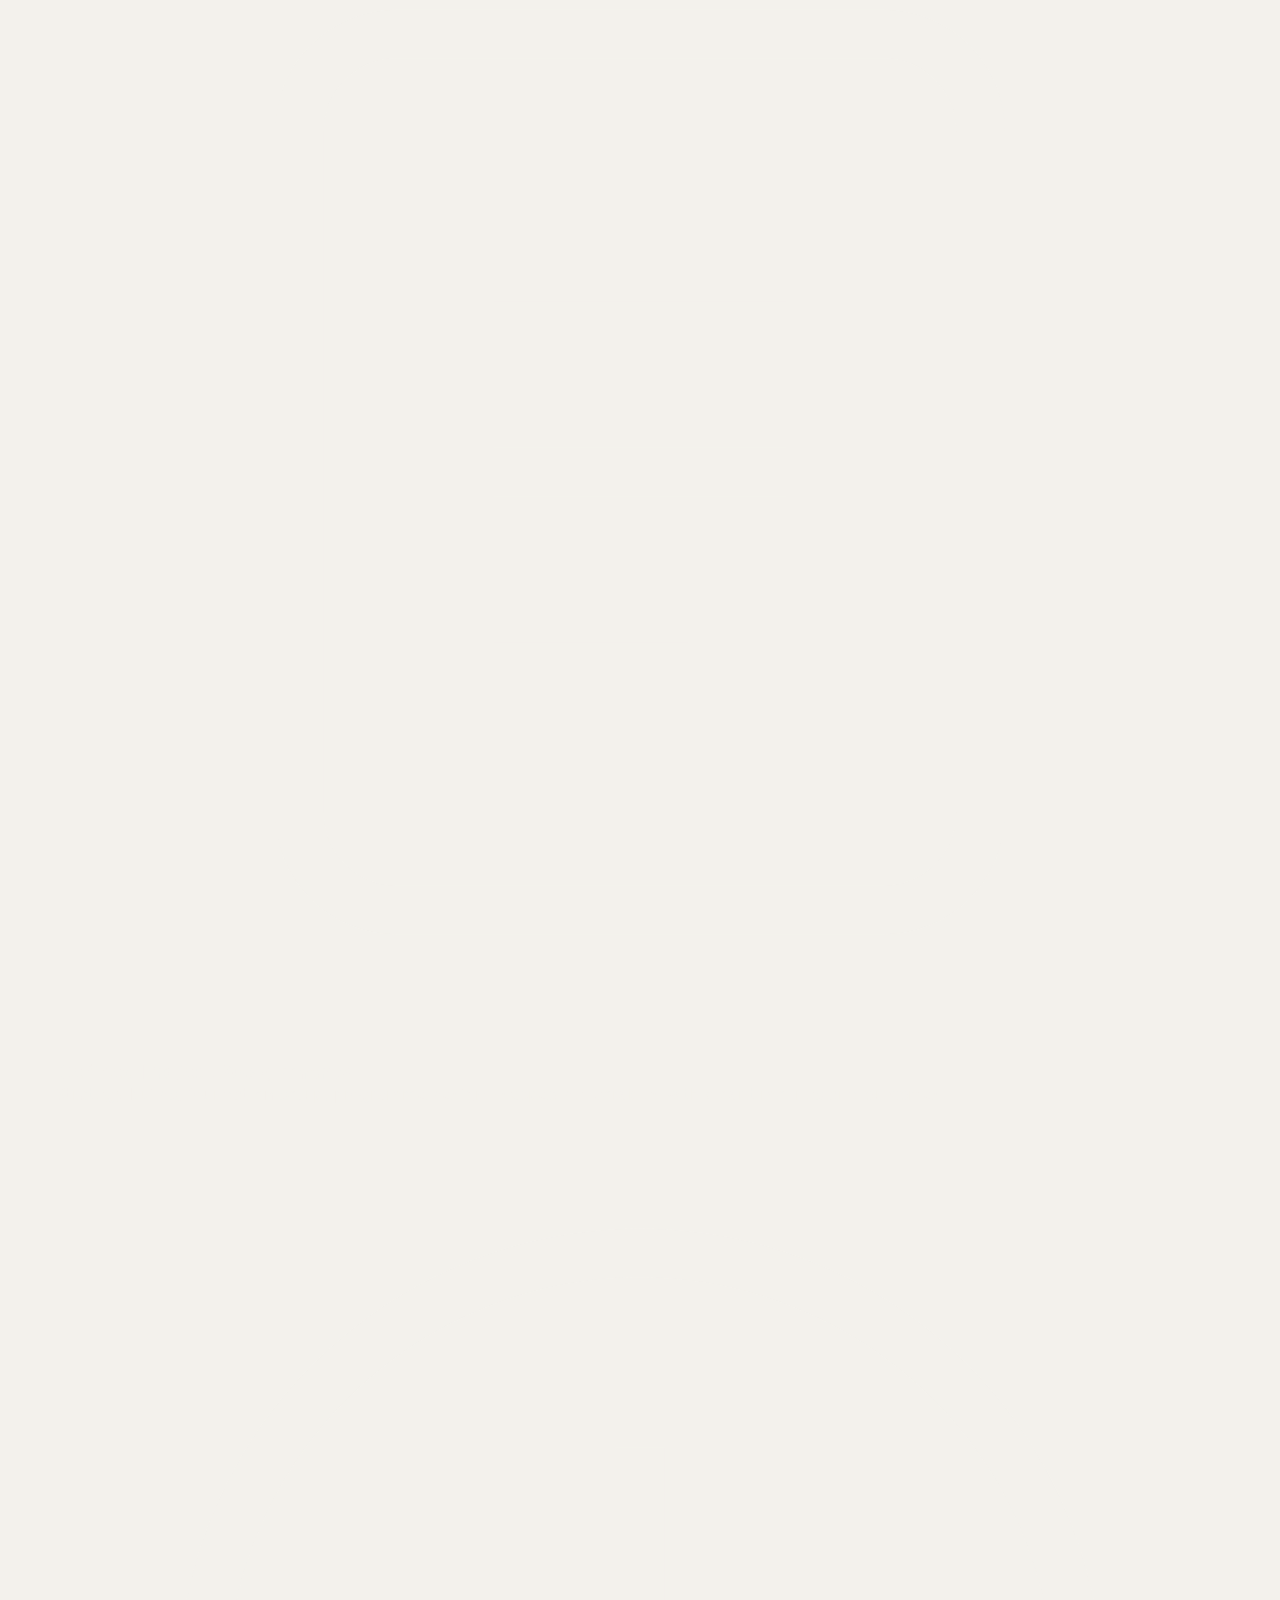
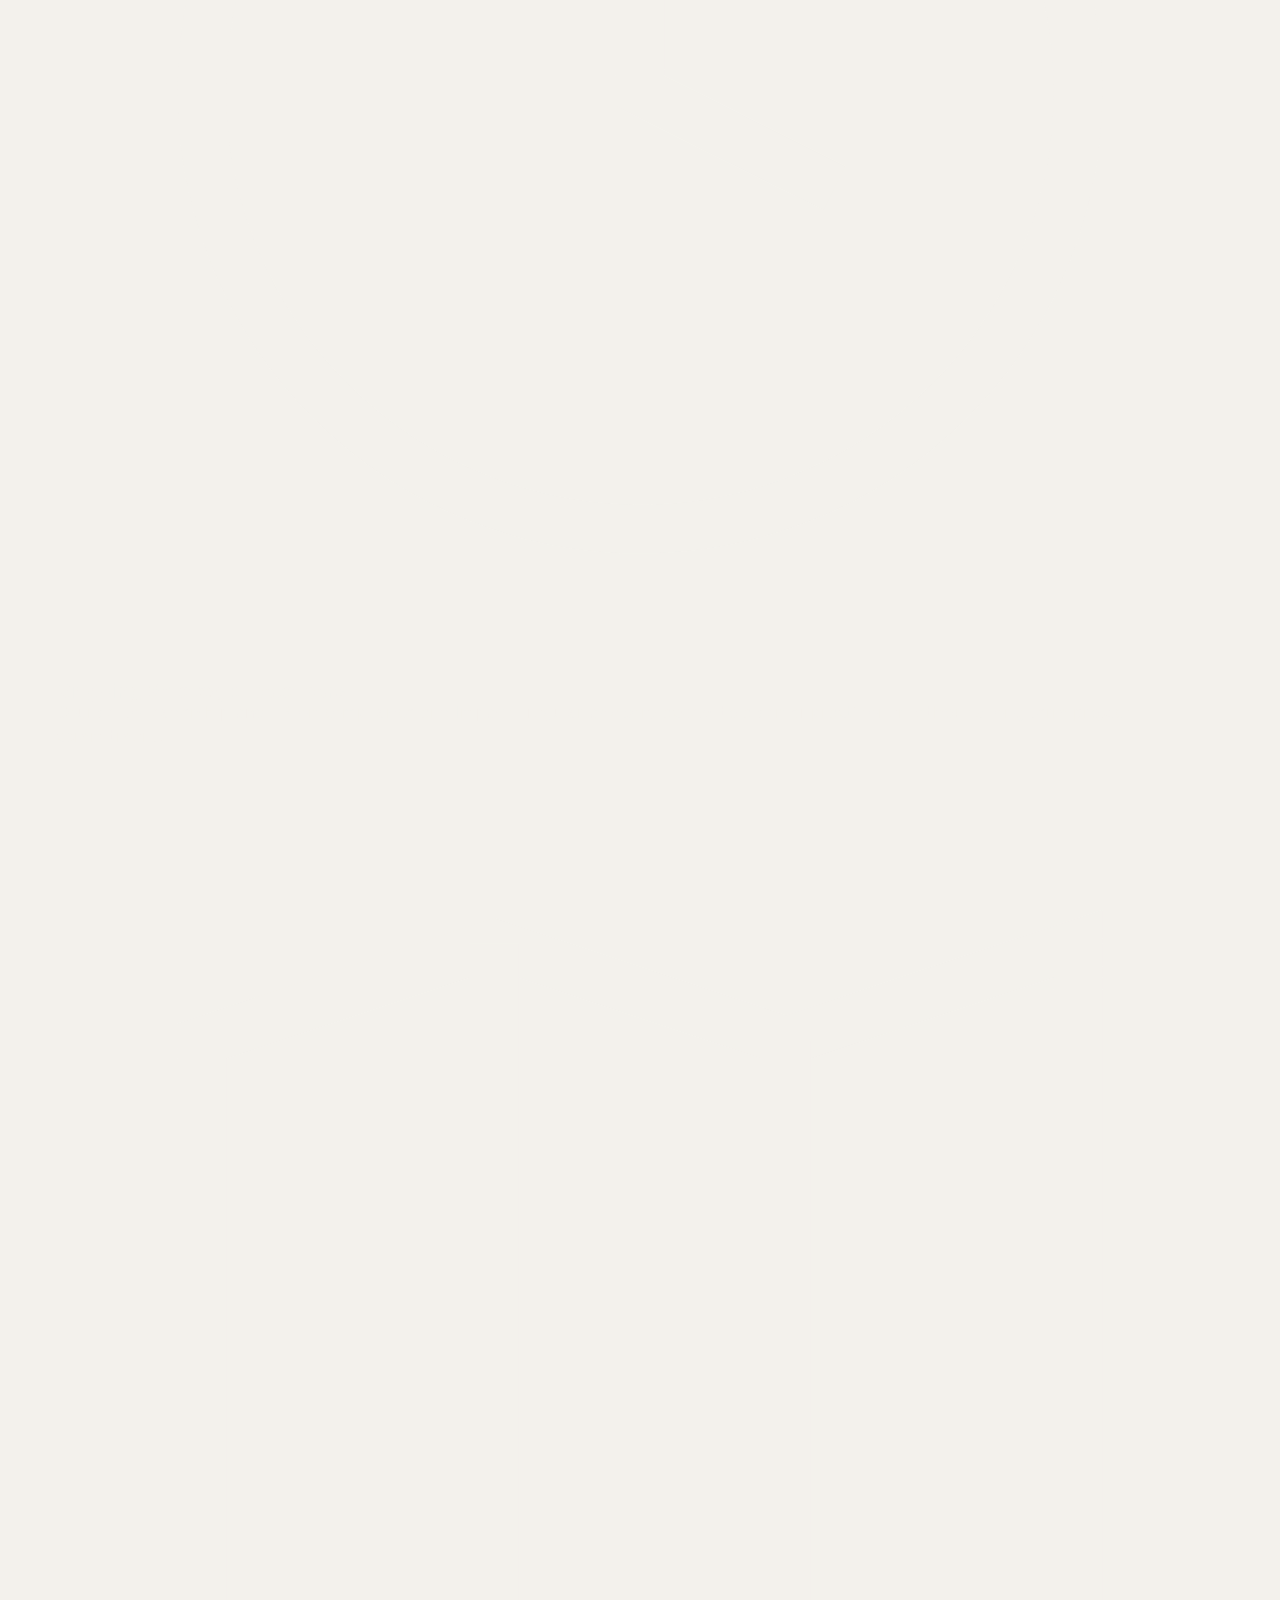
==== commit 3d3807e5: "Add files via upload" ====
--- a/index.html
+++ b/index.html
@@ -1,360 +1,374 @@
 <!doctype html>
 <html lang="en">
 <head>
-<meta charset="utf-8" />
-<meta name="viewport" content="width=device-width,initial-scale=1" />
-<title>PRTNR Advisory — Scale with Structure &amp; Operational Excellence</title>
-<meta name="description" content="We help startups and mid-sized companies build offices, optimise operational costs, and implement governance systems for sustainable, compliant growth." />
-<meta property="og:title" content="PRTNR Advisory — Scale with Structure &amp; Operational Excellence" />
-<meta property="og:description" content="We help startups and mid-sized companies build offices, optimise operational costs, and implement governance systems for sustainable, compliant growth." />
-<meta property="og:type" content="website" />
-<link rel="preconnect" href="https://fonts.googleapis.com">
-<link rel="preconnect" href="https://fonts.gstatic.com" crossorigin>
-<link href="https://fonts.googleapis.com/css2?family=Inter:wght@400;500;600;700&family=Montserrat:wght@300;400;500;600;700&family=JetBrains+Mono:wght@400;500;600&display=swap" rel="stylesheet">
-<link rel="stylesheet" href="styles.css" />
+  <meta charset="utf-8" />
+  <meta name="viewport" content="width=device-width, initial-scale=1" />
+  <title>Vidyut · Principal Advisor</title>
+  <meta name="description" content="Independent HR advisory for founders, CEOs and people leaders — from setting up the function to fixing what's broken and scaling what works." />
+  <link rel="stylesheet" href="./styles.css" />
 </head>
 <body>
-<div class="nav-wrap">
-  <div class="nav">
-    <a class="brand" href="index.html"><img src="assets/PRTNR Logo without BG.png" width="30"></img><span class="brand-name">PRTNR</span></a>
+
+<!-- ===== NAV ===== -->
+<header class="nav">
+  <div class="nav-inner">
+    <a href="#" class="brand">
+      <span class="brand-dot"></span>
+      <span>Vidyut · Principal Advisor</span>
+    </a>
     <nav class="nav-links">
-      <a class="nav-link active" href="index.html">HOME</a>
-      <a class="nav-link" href="index.html#about">ABOUT US</a>
-      <a class="nav-link" href="index.html#services">SERVICES</a>
-      <a class="nav-link" href="contact.html">CONTACT US</a></nav>
-    <a class="nav-cta" href="contact.html"><svg width="14" height="14" viewBox="0 0 24 24" fill="none" stroke="currentColor" stroke-width="2" stroke-linecap="round" stroke-linejoin="round"><path d="M22 16.92v3a2 2 0 0 1-2.18 2 19.79 19.79 0 0 1-8.63-3.07 19.5 19.5 0 0 1-6-6 19.79 19.79 0 0 1-3.07-8.67A2 2 0 0 1 4.11 2h3a2 2 0 0 1 2 1.72c.13.96.37 1.9.72 2.81a2 2 0 0 1-.45 2.11L8.09 9.91a16 16 0 0 0 6 6l1.27-1.27a2 2 0 0 1 2.11-.45c.91.35 1.85.59 2.81.72A2 2 0 0 1 22 16.92z"/></svg> BOOK A CALL</a>
-    <button class="menu-btn" id="menuBtn" aria-label="menu"><svg width="20" height="20" viewBox="0 0 24 24" fill="none" stroke="currentColor" stroke-width="2" stroke-linecap="round" stroke-linejoin="round"><line x1="3" y1="12" x2="21" y2="12"/><line x1="3" y1="6" x2="21" y2="6"/><line x1="3" y1="18" x2="21" y2="18"/></svg></button>
-  </div>
-  <div class="mobile-menu" id="mobileMenu"><a href="index.html">HOME</a><a href="index.html#services">SERVICES</a><a href="index.html#about">ABOUT US</a><a href="contact.html">CONTACT US</a></div>
+      <a href="../../../index.html" class="nav-cta">Home</a>
+    </nav>
+  </div>
+</header>
+
+<!-- ===== HERO ===== -->
+<section class="hero">
+  <div class="wrap hero-inner">
+
+    <div class="hero-layout">
+
+      <div class="hero-content">
+
+        <h1>
+          Helping organisations build
+          <em>credible,</em> well-governed CSR & inclusion systems.
+        </h1>
+
+        <p class="hero-lede">
+          I advise corporations, technology companies, start-ups, and global consulting firms on building and strengthening CSR, DEI, employee
+          engagement, and social impact functions. 15+ years across India and International contexts.
+        </p>
+
+        <div class="hero-actions">
+          <a class="btn btn-electric" href="../../../contact.html#cont">
+            Schedule an exploratory conversation
+            <svg class="arrow" viewBox="0 0 24 24" fill="none" stroke="currentColor" stroke-width="2">
+              <path d="M7 17 17 7M9 7h8v8"/>
+            </svg>
+          </a>
+
+          <a class="btn btn-ghost-light" href="#practice">
+            View services
+          </a>
+        </div>
+
+      </div>
+
+      <div class="hero-image">
+        <img src="./assets/images/Vidyuth.png" alt="Rohini HR Advisory">
+      </div>
+
+    </div>
+
+  </div>
+</section>
+
+<!------------------------------------------------------------------------------------------------------------------>
+<section class="surface section-tight">
+  <div class="wrap">
+    <div class="heading-block" style="margin-bottom: 36px;">
+      <div class="eyebrow">BY THE NUMBERS</div>
+      <h2 style="margin-top:14px;">Two decades. <em>Real ground covered.</em></h2>
+    </div>
+    <div class="stats-strip">
+      <div class="stat-tile"><div class="stat-num">15+</div><div class="stat-label">Years of advisory experience across India & international contexts</div></div>
+      <div class="stat-tile"><div class="stat-num">₹27M+</div><div class="stat-label">Global grant funds managed</div></div>
+      <div class="stat-tile"><div class="stat-num">22+</div><div class="stat-label">Countries covered across portfolios</div></div>
+    </div>
+  </div>
+</section>
+
+<!------------------------------------------------------------------------------------------------------------------>
+<section class="surface section-tight" id="fit">
+  <div class="wrap two-col">
+    <div class="col">
+      <div class="eyebrow" style="margin-bottom:14px;">FIT · WHO</div>
+      <h2>Who I work <em>best with</em></h2>
+      <p>I bring in best results when aligned with organisations that are serious about building credible, compliant, and impactful social functions.</p>
+      <ul class="list">
+        <li><path d="M20 6 9 17l-5-5"/></svg> <b>Technology & Global Consulting</b> - Companies establishing or strengthening their 
+          CSR function, including those with India-specific mandates under the Companies Act.</li>
+        <li><path d="M20 6 9 17l-5-5"/></svg> <b>Corporate Foundations </b> - Companies looking to register, restructure, or
+          formalise grantmaking mechanisms with proper legal and governance frameworks.</li>
+        <li><path d="M20 6 9 17l-5-5"/></svg> <b>HR & Leadership Teams </b> - Teams seeking to establish or strengthen DEI,
+          POSH compliance, and employee volunteering programmes connected to business values.</li>
+        <li><path d="M20 6 9 17l-5-5"/></svg> <b>Start-ups & MNCs in India</b> - Newly mandated companies that need to build
+          the CSR function from scratch with rigorous strategy and governance.</li>
+        <li><path d="M20 6 9 17l-5-5"/></svg> <b>Impact-Oriented Organisations</b> - Organisations seeking to improve grant due
+          diligence, impact monitoring, compliance, and stakeholder visibility.</li>
+        <li><path d="M20 6 9 17l-5-5"/></svg> <b>Crisis & Disaster Response</b> - Organisations responding to disasters or
+          community disruptions that require structured corporate response protocols.</li>
+      </ul>
+    </div>
+
+    <div class="col">
+      <div class="eyebrow" style="margin-bottom:14px;">FIT · WHEN</div>
+      <h2>Situations that <em>bring me in</em></h2>
+      <p>Organisations reach out when they face a clear gap between stated intent and operational reality.</p>
+      <ul class="list">
+        <li><path d="M5 13l4 4L19 7"/></svg> CSR spend exists but there is no coherent strategy, governance, or multi-year roadmap behind it.</li>
+        <li><path d="M5 13l4 4L19 7"/></svg> Grant programs are running but lack rigorous due diligence, impact monitoring, or compliance processes.</li>
+        <li><path d="M5 13l4 4L19 7"/></svg> A corporate foundation needs to be registered or restructured with proper legal and governance frameworks.</li>
+        <li><path d="M5 13l4 4L19 7"/></svg> The organisation needs to respond to a disaster but has no corporate response protocol in place.</li>
+        <li><path d="M5 13l4 4L19 7"/></svg> A company is newly mandated under the Companies Act ond needs to build the function from scratch.</li>
+        <li><path d="M5 13l4 4L19 7"/></svg> Employee volunteering is low-engagement and disconnected from business values.</li>
+        <li><path d="M5 13l4 4L19 7"/></svg> DEI commitments are stated on paper but ERGs, POSH compliance, and inclusion practices are absent or unstructured.</li>
+        <li><path d="M5 13l4 4L19 7"/></svg> Internal CSR communication is fragmented and leadership visibility into impact is limited.</li>
+      </ul>
+    </div>
+  </div>
+</section>
+
+<!------------------------------------------------------------------------------------------------------------------>
+<section class="surface section" id="practice">
+  <div class="wrap">
+    <div class="heading-block">
+      <div class="eyebrow">WHAT I HELP BUILD</div>
+      <h2 style="margin-top:14px;">Core areas of <em>advisory practice</em></h2>
+      <p>Each engagement is scoped for your specific context - with a strict focus on building internal capability rather than dependency.</p>
+    </div>
+
+    <div class="cards-3">
+      <article class="card">
+        <div class="card-icon">
+          <svg class="i" viewBox="0 0 24 24" fill="none" stroke="currentColor">
+            <path d="M12 21s-7-4.35-9.5-8.5C.5 9 2.5 5 6.5 5c2.1 0 3.5 1.2 4.5 2.5C12 6.2 13.4 5 15.5 5c4 0 6 4 4 7.5C19 16.65 12 21 12 21z"/>
+          </svg>
+        </div>
+        <h3>Employee Volunteering & Giving</h3>
+        <p>Building structured programmes that increase participation, strengthen culture, and improve alignment with business values - including payroll giving platforms.</p>
+      </article>
+      <article class="card">
+        <div class="card-icon">
+          <svg class="i" viewBox="0 0 24 24" fill="none" stroke="currentColor">
+            <path d="M12 3l7 3v6c0 5-3.5 8-7 9-3.5-1-7-4-7-9V6l7-3z"/>
+            <path d="M9 12l2 2 4-4"/>
+          </svg>
+        </div>
+        <h3>DEI & POSH Systems</h3>
+        <p>Practical frameworks for inclusion, employee resource groups, prevention mechanisms, and governance. Full POSH implementation, IC setup, and annual compliance reporting.</p>
+      </article>
+      <article class="card">
+        <div class="card-icon">
+          <svg class="i" viewBox="0 0 24 24" fill="none" stroke="currentColor">
+            <path d="M3 11v2"/>
+            <path d="M7 8l10-4v16L7 16H3V8h4z"/>
+            <path d="M19 8a4 4 0 0 1 0 8"/>
+          </svg>
+        </div>
+        <h3>Internal Communication & Branding</h3>
+        <p>Building internal CSR microsites, newsletters, communication frameworks, annual impact reports, and leadership dashboards that drive awareness and adoption.</p>
+      </article>
+    </div>
+  </div>
+</section>
+
+<!------------------------------------------------------------------------------------------------------------------>
+<section class="surface section" id="different">
+  <div class="wrap">
+    <div class="heading-block">
+      <div class="eyebrow">HOW I WORK</div>
+      <h2 style="margin-top:14px;">Four principles that <em>ground every engagement </em></h2>
+    </div>
+
+    <div class="cards-2">
+      <article class="card">
+        <div class="card-icon">
+  <svg class="i" viewBox="0 0 24 24" fill="none" stroke="currentColor">
+    <circle cx="11" cy="11" r="7"/>
+    <path d="M21 21l-4.3-4.3"/>
+  </svg>
 </div>
-<script>
-(function(){
-  var b=document.getElementById('menuBtn'),m=document.getElementById('mobileMenu');
-  if(b)b.addEventListener('click',function(){m.classList.toggle('open');});
-})();
-</script>
-<main>
-
-<section class="reveal page-hero">
-  <div class="container">
-    <div class="hero-grid">
-      <div class="order-mob-2 lg-order-1">
-        <h1 class="display hero-h1"><span class="text-electric">Scale with Structure</span><br/>&amp; Operational Excellence</h1>
-        <p class="hero-sub">Guiding growing companies through office setup, governance, and cost optimisation with proven operational systems.</p> 
-          
-        <a class="btn btn-electric btn-sm" href="contact.html#cont">GET STARTED <svg width="14" height="14" viewBox="0 0 24 24" fill="none" stroke="currentColor" stroke-width="2" stroke-linecap="round" stroke-linejoin="round"><line x1="7" y1="17" x2="17" y2="7"/><polyline points="7 7 17 7 17 17"/></svg></a>
-      </div>
-      <div class="order-mob-1 lg-order-2">
-        <div class="hero-art"><div class="hero-art-glow"></div><img src="assets/hero-object.png" alt="Floating 3D figures representing operational clarity" /></div>
-      </div>
-    </div>
-  </div>
-</section>
-
-<section class="reveal cream section">
-  <div class="container">
-    <h2 class="display h2 text-ink text-center">Are You Running into These Problems?</h2>
-    <div class="grid-3 mt-12">
-      <div class="card-numbered"><div class="mono" style="color:var(--electric);font-size:13px;letter-spacing:.18em;margin-bottom:14px">01</div><h3 class="display text-ink mb-3" style="font-size:18px;font-weight:600">Stagnant Growth?</h3><p class="text-ink-soft" style="font-size:14px;line-height:1.6">Unleash your business's true potential by identifying growth barriers and implementing strategic solutions.</p></div><div class="card-numbered"><div class="mono" style="color:var(--electric);font-size:13px;letter-spacing:.18em;margin-bottom:14px">02</div><h3 class="display text-ink mb-3" style="font-size:18px;font-weight:600">Operational Inefficiencies?</h3><p class="text-ink-soft" style="font-size:14px;line-height:1.6">Streamline your operations with our consulting expertise, optimising processes for enhanced efficiency.</p></div><div class="card-numbered"><div class="mono" style="color:var(--electric);font-size:13px;letter-spacing:.18em;margin-bottom:14px">03</div><h3 class="display text-ink mb-3" style="font-size:18px;font-weight:600">Governance Gaps?</h3><p class="text-ink-soft" style="font-size:14px;line-height:1.6">Close compliance and governance gaps with audit-ready frameworks designed for sustainable scaling.</p></div>
-    </div>
-  </div>
-</section>
-
-<section class="reveal cream" style="padding:0 32px 64px">
-  <div class="container">
-    <h2 class="display h2 text-center"><span class="text-change">WHAT WE CAN DO </span><span class="text-electric">FOR YOU</span></h2>
-    <div class="svc-rows">
-      <div class="svc-row"><span class="chev"><svg width="20" height="20" viewBox="0 0 24 24" fill="none" stroke="currentColor" stroke-width="2" stroke-linecap="round" stroke-linejoin="round"><polyline points="9 18 15 12 9 6"/></svg></span><h3 class="display">Office & Real Estate Advisory</h3><p>End-to-end workspace strategy, lease negotiation, and office setup optimised for cost, culture, and growth.</p></div><div class="svc-row"><span class="chev"><svg width="20" height="20" viewBox="0 0 24 24" fill="none" stroke="currentColor" stroke-width="2" stroke-linecap="round" stroke-linejoin="round"><polyline points="9 18 15 12 9 6"/></svg></span><h3 class="display">Team Structuring & Hiring Strategy</h3><p>Org design, role definition, and hiring frameworks aligned with your business model and growth stage.</p></div><div class="svc-row"><span class="chev"><svg width="20" height="20" viewBox="0 0 24 24" fill="none" stroke="currentColor" stroke-width="2" stroke-linecap="round" stroke-linejoin="round"><polyline points="9 18 15 12 9 6"/></svg></span><h3 class="display">Performance Management Systems</h3><p>Goal-setting, review cycles, KPIs, and accountability structures that drive a high-performance culture.</p></div><div class="svc-row"><span class="chev"><svg width="20" height="20" viewBox="0 0 24 24" fill="none" stroke="currentColor" stroke-width="2" stroke-linecap="round" stroke-linejoin="round"><polyline points="9 18 15 12 9 6"/></svg></span><h3 class="display">Cost Optimisation & Vendor Governance</h3><p>Comprehensive spend analysis, vendor rationalisation, and ongoing governance for operational efficiency.</p></div><div class="svc-row"><span class="chev"><svg width="20" height="20" viewBox="0 0 24 24" fill="none" stroke="currentColor" stroke-width="2" stroke-linecap="round" stroke-linejoin="round"><polyline points="9 18 15 12 9 6"/></svg></span><h3 class="display">Compliance & Safety Readiness</h3><p>Regulatory compliance audits, safety frameworks, and readiness programmes across multiple jurisdictions.</p></div><div class="svc-row"><span class="chev"><svg width="20" height="20" viewBox="0 0 24 24" fill="none" stroke="currentColor" stroke-width="2" stroke-linecap="round" stroke-linejoin="round"><polyline points="9 18 15 12 9 6"/></svg></span><h3 class="display">CSR Advisory</h3><p>Strategic CSR programme design, measurement, and reporting aligned with ESG standards.</p></div>
-      <a class="cta-row" href="contact.html#cont">
-        <span class="label display">Free 30-min consultation</span>
-        <span class="pill">SCHEDULE A FREE CALL <svg width="14" height="14" viewBox="0 0 24 24" fill="none" stroke="currentColor" stroke-width="2" stroke-linecap="round" stroke-linejoin="round"><line x1="7" y1="17" x2="17" y2="7"/><polyline points="7 7 17 7 17 17"/></svg></span>
-        <span class="mono-tag" style="color:rgba(255,255,255,.8)">worth ₹200</span>
+        <h3>Diagnostic Rigour</h3>
+        <p>Understanding the organisation's current maturity, obligations, risks, and stakeholder expectations before recommending any action</p>
+      </article>
+      <article class="card">
+        <div class="card-icon">
+  <svg class="i" viewBox="0 0 24 24" fill="none" stroke="currentColor">
+    <circle cx="12" cy="12" r="8"/>
+    <circle cx="12" cy="12" r="4"/>
+    <circle cx="12" cy="12" r="1"/>
+  </svg>
+</div>
+        <h3>Context-Led Design</h3>
+        <p>Developing solutions tailored to organisational reality rather than relying on generic frameworks that don't fit the specific context.</p>
+      </article>
+      <article class="card">
+        <div class="card-icon">
+  <svg class="i" viewBox="0 0 24 24" fill="none" stroke="currentColor">
+    <circle cx="12" cy="12" r="3"/>
+    <path d="M12 2v3M12 19v3M2 12h3M19 12h3"/>
+    <path d="M5 5l2 2M17 17l2 2M19 5l-2 2M7 17l-2 2"/>
+  </svg>
+</div>
+        <h3>Execution Discipline</h3>
+        <p>Translating intent into operating mechanisms, governance processes, and programme delivery - not just strategy decks.</p>
+      </article>
+      <article class="card">
+        <div class="card-icon">
+  <svg class="i" viewBox="0 0 24 24" fill="none" stroke="currentColor">
+    <path d="M4 5a2 2 0 0 1 2-2h12v18H6a2 2 0 0 0-2 2z"/>
+    <path d="M18 3v18"/>
+  </svg>
+</div>
+        <h3>Capability Transfer</h3>
+        <p>Ensuring organisations build internal ownership rather than long-term dependency on external advisory. The goal is your independence.</p>
+      </article>
+      
+    </div>
+  </div>
+</section>
+
+<!------------------------------------------------------------------------------------------------------------------>
+<section class="surface section" id="formats">
+  <div class="wrap">
+    <div class="heading-block">
+      <div class="eyebrow">ENGAGEMENT SNAPSHOTS</div>
+      <h2 style="margin-top:14px;">Selected work <em>delivered</em></h2>
+      <p>Every engagement is built around outcomes, not outputs. Here is a cross-section of the work.</p>
+    </div>
+
+    <div class="formats">
+      <div class="format">
+        <span class="pill">CORPORATE FOUNDATION</span>
+        <h4>Foundation Registration & Regulatory Compliance</h4>
+        <p>- Led end-to-end corporate foundation (Not-for-Profit) registration for a tech start-up.</p>
+        <p>- Full regulatory compliance across 12A, 80G, CSR-1, and Darpan registration pathways.</p>
+      </div>
+      <div class="format">
+        <span class="pill">EMPLOYEE ENGAGEMENT</span>
+        <h4>Giving Programmes & Skilled Volunteering</h4>
+        <p>- Designed payroll deduction platform with vendors + internal communication campaign.</p>
+        <p>- End-to-end skilled volunteering contest across 5 themes -Environment, Education, Health, Sustainability, Disability.</p>
+      </div>
+      <div class="format">
+        <span class="pill">INCLUSION INITIATIVES</span>
+        <h4>DEI Infrastructure & POSH Governance</h4>
+        <p>- Launched WAGE - Women's Advancement and Growth ERG with defined lead and member roles.</p>
+        <p>- Full POSH compliance - Internal Council, quarterly IC meetings, annual training, statutory reporting.</p>
+      </div>
+    </div>
+  </div>
+</section>
+
+<!------------------------------------------------------------------------------------------------------------------>
+<section class="surface section">
+  <div class="wrap">
+    <div class="heading-block">
+      <div class="eyebrow">GLOBAL FUND MANAGEMENT</div>
+      <h2 style="margin-top:14px;">Multi-country grant &  <em>impact portfolios</em> at scale</h2>
+      <p>Led end-to-end grant lifecycles, due diligence, and governance for complex multi-country impact portfolios spanning disaster recovery, livelihoods, and sustainability programmes.</p>
+    </div>
+
+    <div class="cards-2">
+      <article class="card">
+        <h3>₹55M</h3>
+        <p>Disaster Recovery & Livelihoods fund across 10 countries - rapid crisis response & skill deployment</p>
+      </article>
+      <article class="card">
+        <h3>₹12M</h3>
+        <p>Sustainability fund across 12 countries - rigorous partner compliance & livelihood accountability</p>
+      </article>
+    </div>
+  </div>
+</section>
+<!------------------------------------------------------------------------------------------------------------------>
+<section class="surface section">
+  <div class="wrap">
+    <div class="heading-block">
+      <div class="eyebrow">ENGAGEMENT & DELIVERY</div>
+      <h2 style="margin-top:14px;">How we can <em>work together.</em></h2>
+      <p>Engagements are scoped based on your specific context, with a strict focus on building internal capability rather than creating long-term dependency.</p>
+    </div>
+
+    <div class="cards-2">
+      <article class="card">
+        <div class="card-icon">
+          <svg class="i" viewBox="0 0 24 24" fill="none" stroke="currentColor">
+            <circle cx="12" cy="7" r="4"/>
+            <path d="M5 21v-2a7 7 0 0 1 14 0v2"/>
+          </svg>
+        </div>
+        <h3>Fractional Leadership</h3>
+        <p>Embedded strategic advisory for teams building the function - acting as a senior operator inside your organisation without a full-time hire.</p>
+      </article>
+      <article class="card">
+        <div class="card-icon">
+          <svg class="i" viewBox="0 0 24 24" fill="none" stroke="currentColor">
+            <rect x="5" y="3" width="14" height="18" rx="2"/>
+            <path d="M9 8h6"/>
+            <path d="M9 12h6"/>
+            <path d="M9 16h4"/>
+          </svg>
+        </div>
+        <h3>Defined Project Assignments</h3>
+        <p>Strategy builds, foundation setup, programme design - scoped deliverables with clear timelines and outcomes.</p>
+      </article>
+      <article class="card">
+        <div class="card-icon">
+          <svg class="i" viewBox="0 0 24 24" fill="none" stroke="currentColor">
+            <circle cx="12" cy="12" r="9"/>
+            <path d="M12 7v5l4 2"/>
+          </svg>
+        </div>
+        <h3>Ongoing Strategic Retainers</h3>
+        <p>Counsel to leadership and HR on compliance and Impact - regular advisory access to a senior practitioner without a long-term project commitment.</p>
+      </article>
+      <article class="card">
+        <div class="card-icon">
+          <svg class="i" viewBox="0 0 24 24" fill="none" stroke="currentColor">
+            <path d="M3 6l6-2 6 2 6-2v14l-6 2-6-2-6 2V6z"/>
+            <path d="M9 4v14"/>
+            <path d="M15 6v14"/>
+          </svg>
+        </div>
+        <h3>Diagnostic & Roadmap Engagements</h3>
+        <p>CSR maturity assessments and recommendations - a structured starting point before committing to a langer engagement.</p>
+      </article>
+    </div>
+  </div>
+</section>
+<!------------------------------------------------------------------------------------------------------------------>
+<!-- ===== QUOTE BAND ===== -->
+<section class="surface" style="padding: 24px 0 96px;">
+  <div class="wrap">
+    <div class="quote-card" style="margin-top: 0;">
+      <p>
+        "Responsible business should be embedded in how organisations operate, not
+          treated as a parallel obligation. The strongest CSR and inclusion efforts are
+          those that are well-governed, operationally sound, and clearly connected to
+          organisational purpose."
+      </p>
+      <span class="mono">— Vidyut</span>
+    </div>
+  </div>
+</section>
+<!-- ===== FINAL CTA ===== -->
+<section class="cta-band" id="contact">
+  <div class="wrap">
+    <div class="eyebrow eyebrow-light" style="justify-content:center; display:inline-flex;">GET IN TOUCH</div>
+    <h2>Looking to strengthen your <em>CSR, DEI, or social impact function?</em></h2>
+    <p>If your organisation is looking to build, strengthen, or govern its CSR, DEI, or social impact function, I would be glad to explore how we can partner to turn compliance into credible, measurable impact.</p>
+    <div class="cta-actions">
+      <a class="btn btn-electric" href="mailto:vidyut@corps.in">
+        Email Vidyut
+        <svg class="arrow" viewBox="0 0 24 24" fill="none" stroke="currentColor" stroke-width="2"><path d="M7 17 17 7M9 7h8v8"/></svg>
       </a>
-    </div>
-  </div>
-</section>
-
-<section class="reveal cream section">
-  <div class="container">
-    <div class="approach">
-      <div>
-        <div style="display:flex;align-items:flex-start;gap:12px">
-          <h2 class="display text-ink">Our<br/>Approach</h2>
-          <span style="margin-top:8px"><svg width="32" height="32" viewBox="0 0 24 24" fill="none" stroke="currentColor" stroke-width="2" stroke-linecap="round" stroke-linejoin="round"><line x1="7" y1="17" x2="17" y2="7"/><polyline points="7 7 17 7 17 17"/></svg></span>
-        </div>
-        <div style="margin-top:40px;width:160px;height:160px"><img src="assets/hero-object.png" alt="" class="float" style="width:100%;height:100%;object-fit:contain"/></div>
-      </div>
-      <div>
-        <p class="text-ink-soft" style="font-size:17px;line-height:1.6">Discover our unique consulting methodology that combines in-depth industry knowledge, innovative thinking, and a client-centric approach. We partner with you every step of the way to ensure your business reaches its full potential — through measurable, audit-ready operational systems.</p>
-        <a href="index.html#about" class="btn btn-outline-ink mt-8">Learn more about us <svg width="14" height="14" viewBox="0 0 24 24" fill="none" stroke="currentColor" stroke-width="2" stroke-linecap="round" stroke-linejoin="round"><line x1="7" y1="17" x2="17" y2="7"/><polyline points="7 7 17 7 17 17"/></svg></a>
-      </div>
-    </div>
-  </div>
-</section>
-
-<div id="about" class="reveal">
-<section class="reveal page-hero">
-  <div class="container">
-    <div class="about-grid">
-      <div>
-        <span class="eyebrow">↘ About</span>
-        <h1 class="display mt-5 h2-lg text-ink">Experienced. Independent.<br/><span class="text-electric">Committed</span> to your success.</h1>
-        <div class="text-ink-soft mt-7 max-w-xl" style="font-size:16px;line-height:1.6;display:flex;flex-direction:column;gap:16px">
-          <p>PTNR Advisory is led by an independent consultant with over 15 years of hands-on operations and governance leadership across startups, scale-ups, and multinational organisations.</p>
-          <p>We don't just recommend — we implement. Every engagement is a practical partnership focused on delivering measurable outcomes and building lasting internal capability.</p>
-        </div>
-        <a href="contact.html" class="btn btn-electric mt-8">Work With Us <svg width="14" height="14" viewBox="0 0 24 24" fill="none" stroke="currentColor" stroke-width="2" stroke-linecap="round" stroke-linejoin="round"><line x1="7" y1="17" x2="17" y2="7"/><polyline points="7 7 17 7 17 17"/></svg></a>
-        <div class="text-ink-soft mt-7 max-w-xl" style="font-size:16px;line-height:1.6;display:flex;flex-direction:column;gap:16px">
-          <p> </p>
-        </div>
-      </div>      
-    </div>
-    <div>
-        <div class="panel-dark" style="padding:28px">
-          <div class="mono-tag" style="color:rgba(255,255,255,.4);margin-bottom:20px">CAREER HIGHLIGHTS</div>
-          <ul class="highlight-list">
-            <li><span class="check"><svg width="11" height="11" viewBox="0 0 24 24" fill="none" stroke="currentColor" stroke-width="3" stroke-linecap="round" stroke-linejoin="round"><polyline points="20 6 9 17 4 12"/></svg></span>15+ years of operations leadership across technology, finance, and services</li><li><span class="check"><svg width="11" height="11" viewBox="0 0 24 24" fill="none" stroke="currentColor" stroke-width="3" stroke-linecap="round" stroke-linejoin="round"><polyline points="20 6 9 17 4 12"/></svg></span>Office set-ups delivered across India, the US, and Europe</li><li><span class="check"><svg width="11" height="11" viewBox="0 0 24 24" fill="none" stroke="currentColor" stroke-width="3" stroke-linecap="round" stroke-linejoin="round"><polyline points="20 6 9 17 4 12"/></svg></span>Cost optimisation projects delivering 20–40% savings consistently</li><li><span class="check"><svg width="11" height="11" viewBox="0 0 24 24" fill="none" stroke="currentColor" stroke-width="3" stroke-linecap="round" stroke-linejoin="round"><polyline points="20 6 9 17 4 12"/></svg></span>Governance frameworks across multiple jurisdictions</li><li><span class="check"><svg width="11" height="11" viewBox="0 0 24 24" fill="none" stroke="currentColor" stroke-width="3" stroke-linecap="round" stroke-linejoin="round"><polyline points="20 6 9 17 4 12"/></svg></span>Vendor governance covering 50+ vendor relationships</li><li><span class="check"><svg width="11" height="11" viewBox="0 0 24 24" fill="none" stroke="currentColor" stroke-width="3" stroke-linecap="round" stroke-linejoin="round"><polyline points="20 6 9 17 4 12"/></svg></span>Performance management from Series A through pre-IPO</li>
-          </ul>
-        </div>
-      </div>
-  </div>
-</section>
-
-<section class="reveal cream section">
-  <div class="container">
-    <span class="eyebrow">↘ Professional background</span>
-    <h2 class="display mt-5 h2-lg text-ink">A track record built on<br/><span class="text-electric">delivery, not theory</span></h2>
-    <div class="grid-2 mt-12">
-      <article class="card-numbered" >
-           <div class="profile-image">
-            <img src="assets/Rohini White.png" alt="Rohini">
-          </div>
-          <h3 class="display text-ink mb-3" style="font: size 28px">Rohini</h3>
-          <span class="tag-pill">HR Advisory</span>
-          <p class="text-ink-soft" style="font-size:14px;line-height:1.6">Email: rohinb1210@gmail.com</p>
-          <p class="text-ink-soft" style="font-size:14px;line-height:1.6">WhatsApp No: 9686188344</p>
-          <a href="rohini/public/site/index.html" class="btn btn-electric mt-8">Profile<svg width="14" height="14" viewBox="0 0 24 24" fill="none" stroke="currentColor" stroke-width="2" stroke-linecap="round" stroke-linejoin="round"><line x1="7" y1="17" x2="17" y2="7"/><polyline points="7 7 17 7 17 17"/></svg></a>
-      </article>
-      <article class="card-numbered">
-        <div class="profile-image">
-            <img src="assets/Praseeth White.png" alt="Praseeth">
-          </div>
-          <h3 class="display text-ink mb-3" style="font-size:22px">Praseeth</h3>
-          <span class="tag-pill">Learning & Development Consultant</span>          
-          <p class="text-ink-soft" style="font-size:14px;line-height:1.6">Email: Praseeth.kr@gmail.com </p>
-          <p class="text-ink-soft" style="font-size:14px;line-height:1.6">WhatsApp No: 9902455100</p>
-          <a href="praseeth/public/site/index.html" class="btn btn-electric mt-8">Profile<svg width="14" height="14" viewBox="0 0 24 24" fill="none" stroke="currentColor" stroke-width="2" stroke-linecap="round" stroke-linejoin="round"><line x1="7" y1="17" x2="17" y2="7"/><polyline points="7 7 17 7 17 17"/></svg></a>
-        </article>
-      <article class="card-numbered">
-        <div class="profile-image">
-          <img src="assets/Vidyuth - white.png" alt="Vidyuth">
-        </div>
-        <h3 class="display text-ink mb-3" style="font-size:22px">Vidyuth</h3>
-        <span class="tag-pill">Principal Advisor</span>        
-        <p class="text-ink-soft" style="font-size:14px;line-height:1.6">Email: vidyut@corps.in </p>
-        <p class="text-ink-soft" style="font-size:14px;line-height:1.6">WhatsApp No: 9886339787</p>
-        <a href="vidyut/public/site/index.html" class="btn btn-electric mt-8">Profile<svg width="14" height="14" viewBox="0 0 24 24" fill="none" stroke="currentColor" stroke-width="2" stroke-linecap="round" stroke-linejoin="round"><line x1="7" y1="17" x2="17" y2="7"/><polyline points="7 7 17 7 17 17"/></svg></a>
-      </article>
-      <article class="card-numbered">
-        <div class="profile-image">
-          <img src="assets/Deepa White.png" alt="Deepa Thirumalairaj">
-        </div>
-        <h3 class="display text-ink mb-3" style="font-size:22px">Deepa Thirumalairaj</h3>
-        <span class="tag-pill">Operations & Infrastructure Consultant</span>        
-        <p class="text-ink-soft" style="font-size:14px;line-height:1.6">Email: deepa.subha@gmail.com </p>
-        <p class="text-ink-soft" style="font-size:14px;line-height:1.6">WhatsApp No: 9880171209</p>
-        <a href="deepa/public/site/index.html" class="btn btn-electric mt-8">Profile<svg width="14" height="14" viewBox="0 0 24 24" fill="none" stroke="currentColor" stroke-width="2" stroke-linecap="round" stroke-linejoin="round"><line x1="7" y1="17" x2="17" y2="7"/><polyline points="7 7 17 7 17 17"/></svg></a>
-      </article>
-    </div>
-  </div>
-</section>
-
-<section class="reveal cream" style="padding:0 32px 80px">
-  <div class="container">
-    <span class="eyebrow">↘ Our values</span>
-    <h2 class="display mt-5 h2 text-ink max-w-3xl">Principles that guide every engagement</h2>
-    <div class="grid-4 mt-12">
-      <div class="card-numbered"><div class="value-icon"><svg width="20" height="20" viewBox="0 0 24 24" fill="none" stroke="currentColor" stroke-width="2" stroke-linecap="round" stroke-linejoin="round"><path d="m16 16 3-8 3 8c-.87.65-1.92 1-3 1s-2.13-.35-3-1Z"/><path d="m2 16 3-8 3 8c-.87.65-1.92 1-3 1s-2.13-.35-3-1Z"/><path d="M7 21h10"/><path d="M12 3v18"/><path d="M3 7h2c2 0 5-1 7-2 2 1 5 2 7 2h2"/></svg></div><h3 class="display text-ink mb-3" style="font-weight:600">Ethics & Transparency</h3><p class="text-ink-soft" style="font-size:14px;line-height:1.6">We give you an honest picture — even when it's uncomfortable. No hidden agendas, no conflicts of interest.</p></div><div class="card-numbered"><div class="value-icon"><svg width="20" height="20" viewBox="0 0 24 24" fill="none" stroke="currentColor" stroke-width="2" stroke-linecap="round" stroke-linejoin="round"><path d="M6 22V4a2 2 0 0 1 2-2h8a2 2 0 0 1 2 2v18Z"/><path d="M6 12H4a2 2 0 0 0-2 2v8h4"/><path d="M18 9h2a2 2 0 0 1 2 2v11h-4"/><path d="M10 6h4"/><path d="M10 10h4"/><path d="M10 14h4"/><path d="M10 18h4"/></svg></div><h3 class="display text-ink mb-3" style="font-weight:600">Compliance-First Governance</h3><p class="text-ink-soft" style="font-size:14px;line-height:1.6">Governance is not a checkbox. We build systems that protect your organisation and earn stakeholder trust.</p></div><div class="card-numbered"><div class="value-icon"><svg width="20" height="20" viewBox="0 0 24 24" fill="none" stroke="currentColor" stroke-width="2" stroke-linecap="round" stroke-linejoin="round"><path d="M12.22 2h-.44a2 2 0 0 0-2 2v.18a2 2 0 0 1-1 1.73l-.43.25a2 2 0 0 1-2 0l-.15-.08a2 2 0 0 0-2.73.73l-.22.38a2 2 0 0 0 .73 2.73l.15.1a2 2 0 0 1 1 1.72v.51a2 2 0 0 1-1 1.74l-.15.09a2 2 0 0 0-.73 2.73l.22.38a2 2 0 0 0 2.73.73l.15-.08a2 2 0 0 1 2 0l.43.25a2 2 0 0 1 1 1.73V20a2 2 0 0 0 2 2h.44a2 2 0 0 0 2-2v-.18a2 2 0 0 1 1-1.73l.43-.25a2 2 0 0 1 2 0l.15.08a2 2 0 0 0 2.73-.73l.22-.39a2 2 0 0 0-.73-2.73l-.15-.08a2 2 0 0 1-1-1.74v-.5a2 2 0 0 1 1-1.74l.15-.09a2 2 0 0 0 .73-2.73l-.22-.38a2 2 0 0 0-2.73-.73l-.15.08a2 2 0 0 1-2 0l-.43-.25a2 2 0 0 1-1-1.73V4a2 2 0 0 0-2-2z"/><circle cx="12" cy="12" r="3"/></svg></div><h3 class="display text-ink mb-3" style="font-weight:600">Process-Driven Execution</h3><p class="text-ink-soft" style="font-size:14px;line-height:1.6">Good intentions need reliable processes. We build systems that make outcomes repeatable, not accidental.</p></div><div class="card-numbered"><div class="value-icon"><svg width="20" height="20" viewBox="0 0 24 24" fill="none" stroke="currentColor" stroke-width="2" stroke-linecap="round" stroke-linejoin="round"><path d="M7 20h10"/><path d="M10 20c5.5-2.5.8-6.4 3-10"/><path d="M9.5 9.4c1.1.8 1.8 2.2 2.3 3.7-2 .4-3.5.4-4.8-.3-1.2-.6-2.3-1.9-3-4.2 2.8-.5 4.4 0 5.5.8z"/><path d="M14.1 6a7 7 0 0 0-1.1 4c1.9-.1 3.3-.6 4.3-1.4 1-1 1.6-2.3 1.7-4.6-2.7.1-4 1-4.9 2z"/></svg></div><h3 class="display text-ink mb-3" style="font-weight:600">Sustainable Scaling</h3><p class="text-ink-soft" style="font-size:14px;line-height:1.6">We design for your next 3 years, not just this quarter. Sustainable growth requires infrastructure built to last.</p></div>
-    </div>
-  </div>
-</section>
-</div>
-
-<section class="reveal testimonials-band">
-  <div class="container">
-    <span class="eyebrow" style="color:rgba(220,225,240,.6)">↘ Voices of trust</span>
-    <h2 class="display h2-lg mt-4"><span style="color:rgba(255,255,255,.3)">CLIENT </span><span>SUCCESS </span><span style="color:rgba(255,255,255,.3)">STORIES</span></h2>
-    <div class="grid-3 mt-12">
-      <div class="testimonial muted">
-        <span style="opacity:.7;display:inline-block;margin-bottom:14px">
-          <svg width="22" height="22" viewBox="0 0 24 24" fill="currentColor">
-            <path d="M9.6 4C5.4 4 3 6.9 3 11.4 3 15.4 5.5 18 9 18l-.5-2c-2.3-.4-3.5-1.7-3.5-3.6 0-.7.2-1.4.5-2C5.9 11.5 6.9 12 8.1 12c1.7 0 3-1.3 3-3 0-.5-.1-1-.4-1.5C9.9 5 8.6 4 9.6 4zm9 0c-4.2 0-6.6 2.9-6.6 7.4 0 4 2.5 6.6 6 6.6l-.5-2c-2.3-.4-3.5-1.7-3.5-3.6 0-.7.2-1.4.5-2C14.9 11.5 15.9 12 17.1 12c1.7 0 3-1.3 3-3 0-.5-.1-1-.4-1.5C18.9 5 17.6 4 18.6 4z"/>
-          </svg>
-        </span>
-        <p>PTNR transformed our operations. Their cost audit identified 32% in savings we didn't know existed and rebuilt our vendor governance from the ground up.</p>
-        <div class="author">Founder, SaaS Series B</div>
-      </div>
-      <div class="testimonial muted">
-        <span style="opacity:.7;display:inline-block;margin-bottom:14px">
-          <svg width="22" height="22" viewBox="0 0 24 24" fill="currentColor">
-            <path d="M9.6 4C5.4 4 3 6.9 3 11.4 3 15.4 5.5 18 9 18l-.5-2c-2.3-.4-3.5-1.7-3.5-3.6 0-.7.2-1.4.5-2C5.9 11.5 6.9 12 8.1 12c1.7 0 3-1.3 3-3 0-.5-.1-1-.4-1.5C9.9 5 8.6 4 9.6 4zm9 0c-4.2 0-6.6 2.9-6.6 7.4 0 4 2.5 6.6 6 6.6l-.5-2c-2.3-.4-3.5-1.7-3.5-3.6 0-.7.2-1.4.5-2C14.9 11.5 15.9 12 17.1 12c1.7 0 3-1.3 3-3 0-.5-.1-1-.4-1.5C18.9 5 17.6 4 18.6 4z"/>
-          </svg>
-        </span>
-        <p>The compliance and governance work cleared investor diligence in our first pass. Documentation, policies, and cadence were institutional-grade.</p>
-        <div class="author">CFO, Fintech Pre-IPO</div>
-      </div>
-      <div class="testimonial muted">
-        <span style="opacity:.7;display:inline-block;margin-bottom:14px">
-          <svg width="22" height="22" viewBox="0 0 24 24" fill="currentColor">
-            <path d="M9.6 4C5.4 4 3 6.9 3 11.4 3 15.4 5.5 18 9 18l-.5-2c-2.3-.4-3.5-1.7-3.5-3.6 0-.7.2-1.4.5-2C5.9 11.5 6.9 12 8.1 12c1.7 0 3-1.3 3-3 0-.5-.1-1-.4-1.5C9.9 5 8.6 4 9.6 4zm9 0c-4.2 0-6.6 2.9-6.6 7.4 0 4 2.5 6.6 6 6.6l-.5-2c-2.3-.4-3.5-1.7-3.5-3.6 0-.7.2-1.4.5-2C14.9 11.5 15.9 12 17.1 12c1.7 0 3-1.3 3-3 0-.5-.1-1-.4-1.5C18.9 5 17.6 4 18.6 4z"/>
-          </svg>
-        </span>
-        <p>Our office consolidation across three cities was delivered in seven weeks — under budget and with 41% more seats than we had before.</p>
-        <div class="author">COO, Consumer Scale-up</div>
-      </div>
-    </div>
-  </div>
-</section>
-
-<div id="services" class="reveal">
-<section class="reveal page-hero">
-  <div class="container">
-    <span class="eyebrow">↘ Services</span>
-    <h1 class="display mt-5 h2-lg text-ink max-w-4xl">Six integrated practices,<br/><span class="text-electric">built around your growth stage</span></h1>
-    <p class="hero-sub max-w-2xl">Each engagement is scoped precisely to your situation — no bloated retainers, no unnecessary complexity. We work until the outcome is delivered.</p>
-  </div>
-</section>
-
-<section class="reveal cream" style="padding:64px 32px">
-  <div class="container" style="display:flex;flex-direction:column;gap:20px">
-    <article class="svc-block">
-      <div>
-        <div class="num">/ 01</div>
-        <h2 class="display">Office & Real Estate Advisory</h2>
-        <p class="for"><b>For:</b> Companies opening new offices, relocating, or managing unsustainable lease costs.</p>
-        <span class="duration">⏱ 4–8 weeks</span>
-      </div>
-      <div>
-        <div class="included-label">WHAT'S INCLUDED</div>
-        <ul class="included-list"><li><span style="color:var(--electric-glow);margin-top:4px"><svg width="20" height="20" viewBox="0 0 24 24" fill="none" stroke="currentColor" stroke-width="2" stroke-linecap="round" stroke-linejoin="round"><polyline points="9 18 15 12 9 6"/></svg></span><span>Workspace requirement analysis and brief development</span></li><li><span style="color:var(--electric-glow);margin-top:4px"><svg width="20" height="20" viewBox="0 0 24 24" fill="none" stroke="currentColor" stroke-width="2" stroke-linecap="round" stroke-linejoin="round"><polyline points="9 18 15 12 9 6"/></svg></span><span>Location shortlisting and market benchmarking</span></li><li><span style="color:var(--electric-glow);margin-top:4px"><svg width="20" height="20" viewBox="0 0 24 24" fill="none" stroke="currentColor" stroke-width="2" stroke-linecap="round" stroke-linejoin="round"><polyline points="9 18 15 12 9 6"/></svg></span><span>Lease negotiation representation and term optimisation</span></li><li><span style="color:var(--electric-glow);margin-top:4px"><svg width="20" height="20" viewBox="0 0 24 24" fill="none" stroke="currentColor" stroke-width="2" stroke-linecap="round" stroke-linejoin="round"><polyline points="9 18 15 12 9 6"/></svg></span><span>Seating layout and floor efficiency design</span></li><li><span style="color:var(--electric-glow);margin-top:4px"><svg width="20" height="20" viewBox="0 0 24 24" fill="none" stroke="currentColor" stroke-width="2" stroke-linecap="round" stroke-linejoin="round"><polyline points="9 18 15 12 9 6"/></svg></span><span>Fit-out project management and vendor oversight</span></li><li><span style="color:var(--electric-glow);margin-top:4px"><svg width="20" height="20" viewBox="0 0 24 24" fill="none" stroke="currentColor" stroke-width="2" stroke-linecap="round" stroke-linejoin="round"><polyline points="9 18 15 12 9 6"/></svg></span><span>Day-one operational readiness planning</span></li></ul>
-        <div class="row-electric mt-6"><span class="mono-tag" style="opacity:.8;display:block;margin-bottom:4px">TYPICAL OUTCOME</span>28% reduction in rental costs · 35% increase in seating capacity · 4–8 week delivery</div>
-      </div>
-    </article><article class="svc-block">
-      <div>
-        <div class="num">/ 02</div>
-        <h2 class="display">Team Structuring & Hiring Advisory</h2>
-        <p class="for"><b>For:</b> Founders and HR leaders designing org structures or planning headcount growth.</p>
-        <span class="duration">⏱ 3–6 weeks</span>
-      </div>
-      <div>
-        <div class="included-label">WHAT'S INCLUDED</div>
-        <ul class="included-list"><li><span style="color:var(--electric-glow);margin-top:4px"><svg width="20" height="20" viewBox="0 0 24 24" fill="none" stroke="currentColor" stroke-width="2" stroke-linecap="round" stroke-linejoin="round"><polyline points="9 18 15 12 9 6"/></svg></span><span>Current-state org mapping and gap analysis</span></li><li><span style="color:var(--electric-glow);margin-top:4px"><svg width="20" height="20" viewBox="0 0 24 24" fill="none" stroke="currentColor" stroke-width="2" stroke-linecap="round" stroke-linejoin="round"><polyline points="9 18 15 12 9 6"/></svg></span><span>Future-state org design aligned with growth milestones</span></li><li><span style="color:var(--electric-glow);margin-top:4px"><svg width="20" height="20" viewBox="0 0 24 24" fill="none" stroke="currentColor" stroke-width="2" stroke-linecap="round" stroke-linejoin="round"><polyline points="9 18 15 12 9 6"/></svg></span><span>Role definition and job architecture framework</span></li><li><span style="color:var(--electric-glow);margin-top:4px"><svg width="20" height="20" viewBox="0 0 24 24" fill="none" stroke="currentColor" stroke-width="2" stroke-linecap="round" stroke-linejoin="round"><polyline points="9 18 15 12 9 6"/></svg></span><span>Headcount planning and hiring prioritisation roadmap</span></li><li><span style="color:var(--electric-glow);margin-top:4px"><svg width="20" height="20" viewBox="0 0 24 24" fill="none" stroke="currentColor" stroke-width="2" stroke-linecap="round" stroke-linejoin="round"><polyline points="9 18 15 12 9 6"/></svg></span><span>Interview process design and scorecard development</span></li><li><span style="color:var(--electric-glow);margin-top:4px"><svg width="20" height="20" viewBox="0 0 24 24" fill="none" stroke="currentColor" stroke-width="2" stroke-linecap="round" stroke-linejoin="round"><polyline points="9 18 15 12 9 6"/></svg></span><span>Onboarding framework for critical hires</span></li></ul>
-        <div class="row-electric mt-6"><span class="mono-tag" style="opacity:.8;display:block;margin-bottom:4px">TYPICAL OUTCOME</span>Reduced time-to-hire · Clearer accountability structures · Reduced org confusion at scale</div>
-      </div>
-    </article><article class="svc-block">
-      <div>
-        <div class="num">/ 03</div>
-        <h2 class="display">Performance Management Systems</h2>
-        <p class="for"><b>For:</b> Organisations building or reforming performance review, goal-setting, or accountability processes.</p>
-        <span class="duration">⏱ 4–8 weeks</span>
-      </div>
-      <div>
-        <div class="included-label">WHAT'S INCLUDED</div>
-        <ul class="included-list"><li><span style="color:var(--electric-glow);margin-top:4px"><svg width="20" height="20" viewBox="0 0 24 24" fill="none" stroke="currentColor" stroke-width="2" stroke-linecap="round" stroke-linejoin="round"><polyline points="9 18 15 12 9 6"/></svg></span><span>Performance cycle design (quarterly/bi-annual/annual)</span></li><li><span style="color:var(--electric-glow);margin-top:4px"><svg width="20" height="20" viewBox="0 0 24 24" fill="none" stroke="currentColor" stroke-width="2" stroke-linecap="round" stroke-linejoin="round"><polyline points="9 18 15 12 9 6"/></svg></span><span>OKR or KPI framework implementation</span></li><li><span style="color:var(--electric-glow);margin-top:4px"><svg width="20" height="20" viewBox="0 0 24 24" fill="none" stroke="currentColor" stroke-width="2" stroke-linecap="round" stroke-linejoin="round"><polyline points="9 18 15 12 9 6"/></svg></span><span>Review process templates and manager training guides</span></li><li><span style="color:var(--electric-glow);margin-top:4px"><svg width="20" height="20" viewBox="0 0 24 24" fill="none" stroke="currentColor" stroke-width="2" stroke-linecap="round" stroke-linejoin="round"><polyline points="9 18 15 12 9 6"/></svg></span><span>Calibration framework for consistent assessment</span></li><li><span style="color:var(--electric-glow);margin-top:4px"><svg width="20" height="20" viewBox="0 0 24 24" fill="none" stroke="currentColor" stroke-width="2" stroke-linecap="round" stroke-linejoin="round"><polyline points="9 18 15 12 9 6"/></svg></span><span>PIP process design and documentation</span></li><li><span style="color:var(--electric-glow);margin-top:4px"><svg width="20" height="20" viewBox="0 0 24 24" fill="none" stroke="currentColor" stroke-width="2" stroke-linecap="round" stroke-linejoin="round"><polyline points="9 18 15 12 9 6"/></svg></span><span>HRIS alignment and documentation standards</span></li></ul>
-        <div class="row-electric mt-6"><span class="mono-tag" style="opacity:.8;display:block;margin-bottom:4px">TYPICAL OUTCOME</span>Higher team accountability · Fairer promotion decisions · Reduced regrettable attrition</div>
-      </div>
-    </article><article class="svc-block">
-      <div>
-        <div class="num">/ 04</div>
-        <h2 class="display">Cost Optimisation & Vendor Governance</h2>
-        <p class="for"><b>For:</b> Finance and operations leaders facing cost pressure or scaling vendor complexity.</p>
-        <span class="duration">⏱ 6–10 weeks</span>
-      </div>
-      <div>
-        <div class="included-label">WHAT'S INCLUDED</div>
-        <ul class="included-list"><li><span style="color:var(--electric-glow);margin-top:4px"><svg width="20" height="20" viewBox="0 0 24 24" fill="none" stroke="currentColor" stroke-width="2" stroke-linecap="round" stroke-linejoin="round"><polyline points="9 18 15 12 9 6"/></svg></span><span>Full operational spend audit and categorisation</span></li><li><span style="color:var(--electric-glow);margin-top:4px"><svg width="20" height="20" viewBox="0 0 24 24" fill="none" stroke="currentColor" stroke-width="2" stroke-linecap="round" stroke-linejoin="round"><polyline points="9 18 15 12 9 6"/></svg></span><span>Vendor consolidation and renegotiation strategy</span></li><li><span style="color:var(--electric-glow);margin-top:4px"><svg width="20" height="20" viewBox="0 0 24 24" fill="none" stroke="currentColor" stroke-width="2" stroke-linecap="round" stroke-linejoin="round"><polyline points="9 18 15 12 9 6"/></svg></span><span>Procurement policy and approval workflow design</span></li><li><span style="color:var(--electric-glow);margin-top:4px"><svg width="20" height="20" viewBox="0 0 24 24" fill="none" stroke="currentColor" stroke-width="2" stroke-linecap="round" stroke-linejoin="round"><polyline points="9 18 15 12 9 6"/></svg></span><span>SLA frameworks and performance scorecards</span></li><li><span style="color:var(--electric-glow);margin-top:4px"><svg width="20" height="20" viewBox="0 0 24 24" fill="none" stroke="currentColor" stroke-width="2" stroke-linecap="round" stroke-linejoin="round"><polyline points="9 18 15 12 9 6"/></svg></span><span>Contract repository and renewal calendar</span></li><li><span style="color:var(--electric-glow);margin-top:4px"><svg width="20" height="20" viewBox="0 0 24 24" fill="none" stroke="currentColor" stroke-width="2" stroke-linecap="round" stroke-linejoin="round"><polyline points="9 18 15 12 9 6"/></svg></span><span>Ongoing governance cadence and reporting</span></li></ul>
-        <div class="row-electric mt-6"><span class="mono-tag" style="opacity:.8;display:block;margin-bottom:4px">TYPICAL OUTCOME</span>20–40% savings on operational spend · Stronger vendor accountability · Audit-ready records</div>
-      </div>
-    </article><article class="svc-block">
-      <div>
-        <div class="num">/ 05</div>
-        <h2 class="display">Compliance & Safety Readiness</h2>
-        <p class="for"><b>For:</b> Organisations preparing for audits, investor diligence, or expansion into new jurisdictions.</p>
-        <span class="duration">⏱ 4–8 weeks</span>
-      </div>
-      <div>
-        <div class="included-label">WHAT'S INCLUDED</div>
-        <ul class="included-list"><li><span style="color:var(--electric-glow);margin-top:4px"><svg width="20" height="20" viewBox="0 0 24 24" fill="none" stroke="currentColor" stroke-width="2" stroke-linecap="round" stroke-linejoin="round"><polyline points="9 18 15 12 9 6"/></svg></span><span>Compliance gap audit across labour, tax, and statutory areas</span></li><li><span style="color:var(--electric-glow);margin-top:4px"><svg width="20" height="20" viewBox="0 0 24 24" fill="none" stroke="currentColor" stroke-width="2" stroke-linecap="round" stroke-linejoin="round"><polyline points="9 18 15 12 9 6"/></svg></span><span>Policy architecture and employee handbook</span></li><li><span style="color:var(--electric-glow);margin-top:4px"><svg width="20" height="20" viewBox="0 0 24 24" fill="none" stroke="currentColor" stroke-width="2" stroke-linecap="round" stroke-linejoin="round"><polyline points="9 18 15 12 9 6"/></svg></span><span>Workplace safety frameworks and training</span></li><li><span style="color:var(--electric-glow);margin-top:4px"><svg width="20" height="20" viewBox="0 0 24 24" fill="none" stroke="currentColor" stroke-width="2" stroke-linecap="round" stroke-linejoin="round"><polyline points="9 18 15 12 9 6"/></svg></span><span>Data protection and privacy readiness</span></li><li><span style="color:var(--electric-glow);margin-top:4px"><svg width="20" height="20" viewBox="0 0 24 24" fill="none" stroke="currentColor" stroke-width="2" stroke-linecap="round" stroke-linejoin="round"><polyline points="9 18 15 12 9 6"/></svg></span><span>Multi-jurisdiction compliance calendar</span></li><li><span style="color:var(--electric-glow);margin-top:4px"><svg width="20" height="20" viewBox="0 0 24 24" fill="none" stroke="currentColor" stroke-width="2" stroke-linecap="round" stroke-linejoin="round"><polyline points="9 18 15 12 9 6"/></svg></span><span>Audit-ready documentation and reporting</span></li></ul>
-        <div class="row-electric mt-6"><span class="mono-tag" style="opacity:.8;display:block;margin-bottom:4px">TYPICAL OUTCOME</span>Investor-ready compliance posture · Reduced regulatory risk · Clear ownership and cadence</div>
-      </div>
-    </article><article class="svc-block">
-      <div>
-        <div class="num">/ 06</div>
-        <h2 class="display">CSR Advisory</h2>
-        <p class="for"><b>For:</b> Companies designing or scaling their CSR programme aligned to ESG expectations.</p>
-        <span class="duration">⏱ 4–6 weeks</span>
-      </div>
-      <div>
-        <div class="included-label">WHAT'S INCLUDED</div>
-        <ul class="included-list"><li><span style="color:var(--electric-glow);margin-top:4px"><svg width="20" height="20" viewBox="0 0 24 24" fill="none" stroke="currentColor" stroke-width="2" stroke-linecap="round" stroke-linejoin="round"><polyline points="9 18 15 12 9 6"/></svg></span><span>CSR strategy aligned with business and regulatory context</span></li><li><span style="color:var(--electric-glow);margin-top:4px"><svg width="20" height="20" viewBox="0 0 24 24" fill="none" stroke="currentColor" stroke-width="2" stroke-linecap="round" stroke-linejoin="round"><polyline points="9 18 15 12 9 6"/></svg></span><span>Programme design and implementation partner selection</span></li><li><span style="color:var(--electric-glow);margin-top:4px"><svg width="20" height="20" viewBox="0 0 24 24" fill="none" stroke="currentColor" stroke-width="2" stroke-linecap="round" stroke-linejoin="round"><polyline points="9 18 15 12 9 6"/></svg></span><span>Measurement framework and impact reporting</span></li><li><span style="color:var(--electric-glow);margin-top:4px"><svg width="20" height="20" viewBox="0 0 24 24" fill="none" stroke="currentColor" stroke-width="2" stroke-linecap="round" stroke-linejoin="round"><polyline points="9 18 15 12 9 6"/></svg></span><span>Statutory CSR compliance and documentation</span></li><li><span style="color:var(--electric-glow);margin-top:4px"><svg width="20" height="20" viewBox="0 0 24 24" fill="none" stroke="currentColor" stroke-width="2" stroke-linecap="round" stroke-linejoin="round"><polyline points="9 18 15 12 9 6"/></svg></span><span>ESG alignment and disclosure preparation</span></li><li><span style="color:var(--electric-glow);margin-top:4px"><svg width="20" height="20" viewBox="0 0 24 24" fill="none" stroke="currentColor" stroke-width="2" stroke-linecap="round" stroke-linejoin="round"><polyline points="9 18 15 12 9 6"/></svg></span><span>Board and stakeholder reporting cadence</span></li></ul>
-        <div class="row-electric mt-6"><span class="mono-tag" style="opacity:.8;display:block;margin-bottom:4px">TYPICAL OUTCOME</span>Compliant, credible CSR programme · Measurable impact · ESG-aligned reporting</div>
-      </div>
-    </article>
-  </div>
-</section>
-
-<section class="reveal cream section text-center" style="padding-top:0">
-  <div class="container">
-    <h2 class="display h2 text-ink">Not sure which engagement fits?</h2>
-    <p class="text-ink-soft mt-5 max-w-xl mx-auto">A 30-minute call is enough to scope the right starting point.</p>
-    <a href="contact.html#cont" class="btn btn-electric mt-8">Book a Discovery Call <svg width="14" height="14" viewBox="0 0 24 24" fill="none" stroke="currentColor" stroke-width="2" stroke-linecap="round" stroke-linejoin="round"><line x1="7" y1="17" x2="17" y2="7"/><polyline points="7 7 17 7 17 17"/></svg></a>
-  </div>
-</section>
-</div>
-
-</main>
+      <a class="btn btn-ghost-light" href="../../../contact.html#cont">Schedule a conversation</a>
+    </div>
+  </div>
+</section>
+
+
+
+<!-- ===== FOOTER ===== -->
 <footer class="footer">
-  <div class="footer-card">
-    <div class="footer-grid">
-      <div>
-        <span class="eyebrow" style="color:rgba(220,225,240,.6)">↘ Contact us today</span>
-        <h2 class="mt-5">CONTACT<br/>US TODAY</h2>
-        <p class="mt-6 max-w-md" style="color:rgba(255,255,255,.6);font-size:14px;line-height:1.6">Contact us today to schedule a consultation and discover how we can help your business thrive.</p>
-        
-      </div>
-      <div>
-        <a class="btn btn-electric btn-sm" href="contact.html#cont">GET STARTED <svg width="14" height="14" viewBox="0 0 24 24" fill="none" stroke="currentColor" stroke-width="2" stroke-linecap="round" stroke-linejoin="round"><line x1="7" y1="17" x2="17" y2="7"/><polyline points="7 7 17 7 17 17"/></svg></a>
-        <div class="contact-rows"><div class="row"><span>Email</span><span>deepa.subha@gmail.com</span></div>
-        <div class="row"><span>WhatsApp</span><span>+91 98801 71209</span></div>
-        <div class="row"><span>Office</span><span>Bangalore · India</span></div></div>
-      </div>
-    </div>
-  </div>
-  <div class="footer-bottom container">
-    <div class="flex items-center gap-2"><span class="brand-mark" style="width:20px;height:20px"></span><span>© 2026 PRTNR ADVISORY</span></div>
-    <div class="links"><a href="index.html">HOME</a><a href="index.html#services">SERVICES</a><a href="index.html#about">ABOUT</a><a href="contact.html">CONTACT</a></div>
-    <span>PRIVACY · TERMS</span>
+  <div class="wrap footer-inner">
+    <span>© 2026 Vidyut</span>
+    <span class="mono">DONE RIGHT · DONE NOW</span>
   </div>
 </footer>
 
-<script>
-(function(){
-  var els=document.querySelectorAll('.reveal');
-  if(!('IntersectionObserver' in window)){els.forEach(function(e){e.classList.add('is-visible')});return;}
-  var io=new IntersectionObserver(function(entries){
-    entries.forEach(function(en){
-      if(en.isIntersecting){en.target.classList.add('is-visible');io.unobserve(en.target);}
-    });
-  },{threshold:0.12,rootMargin:'0px 0px -40px 0px'});
-  els.forEach(function(e){io.observe(e)});
-  // Smooth scroll offset for fixed nav when landing with hash
-  if(location.hash){
-    setTimeout(function(){
-      var t=document.querySelector(location.hash);
-      if(t)t.scrollIntoView({behavior:'smooth',block:'start'});
-    },60);
-  }
-})();
-</script>
 </body>
 </html>
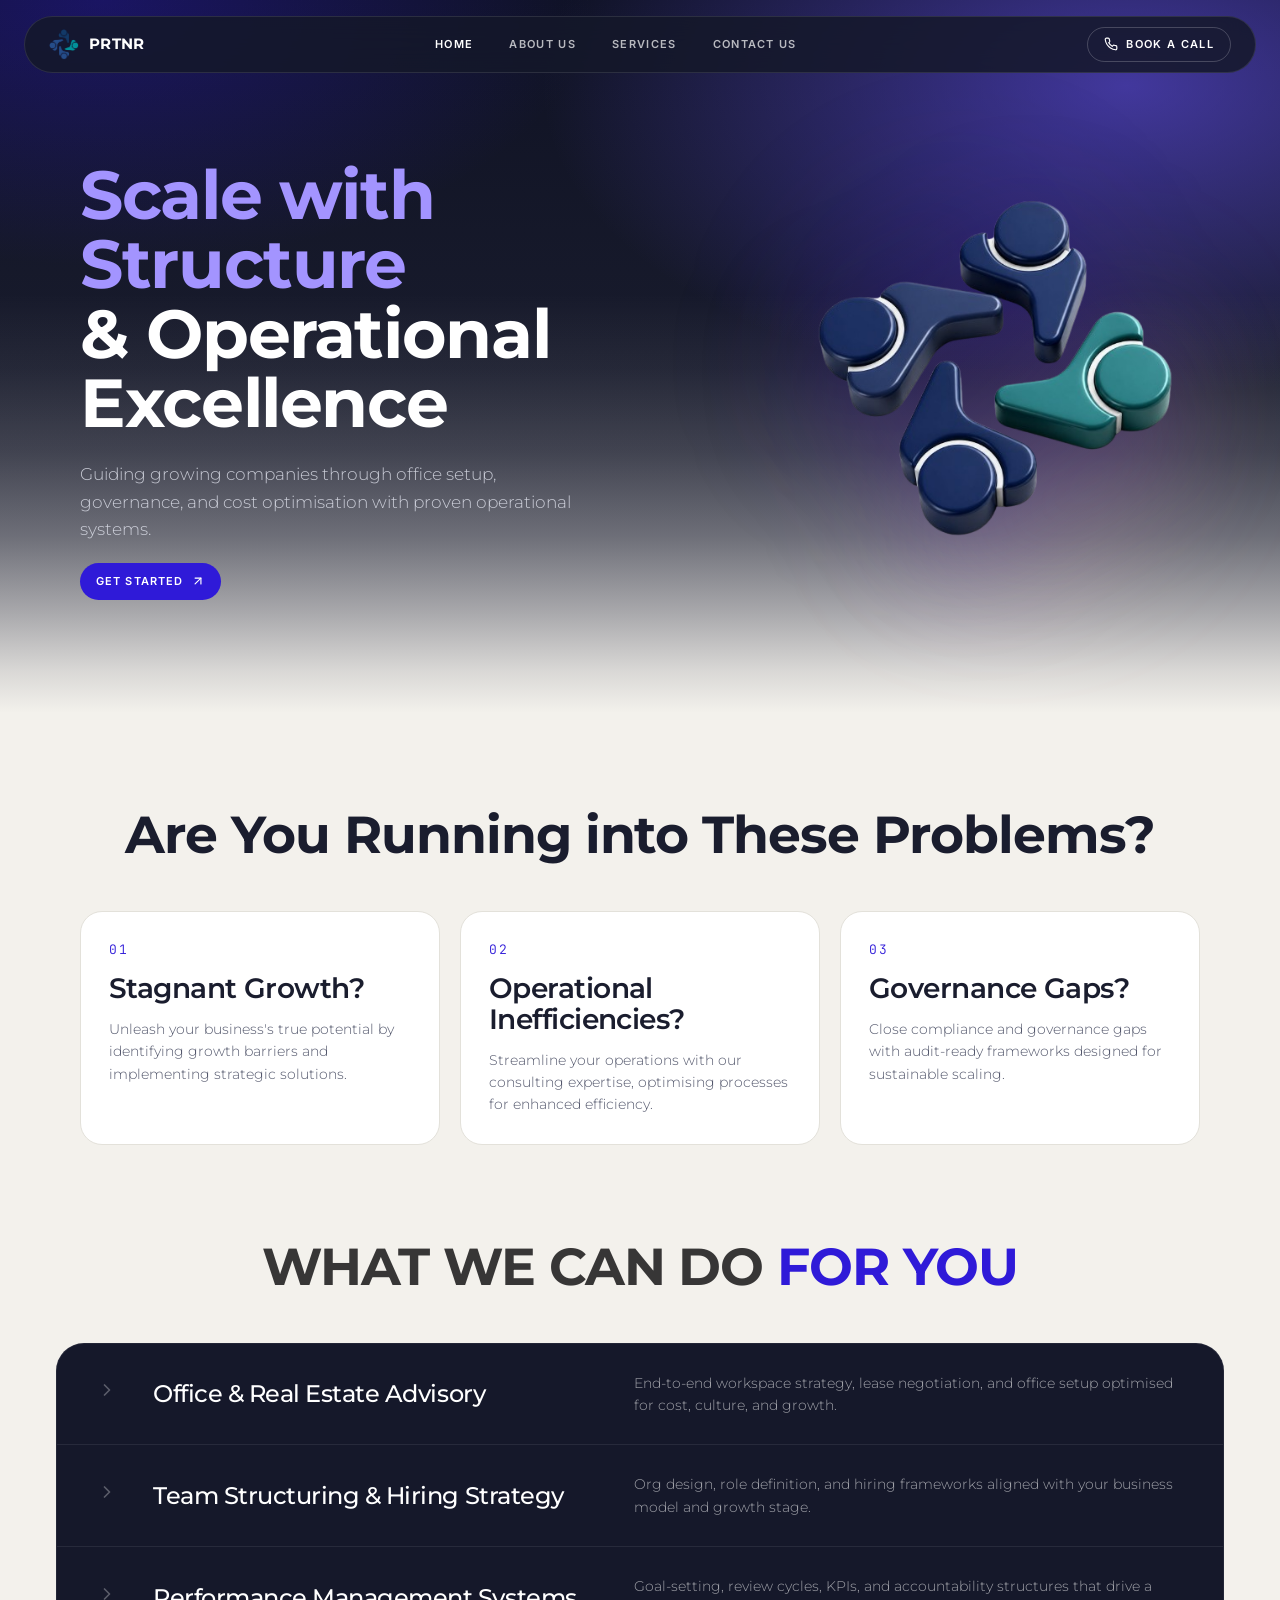
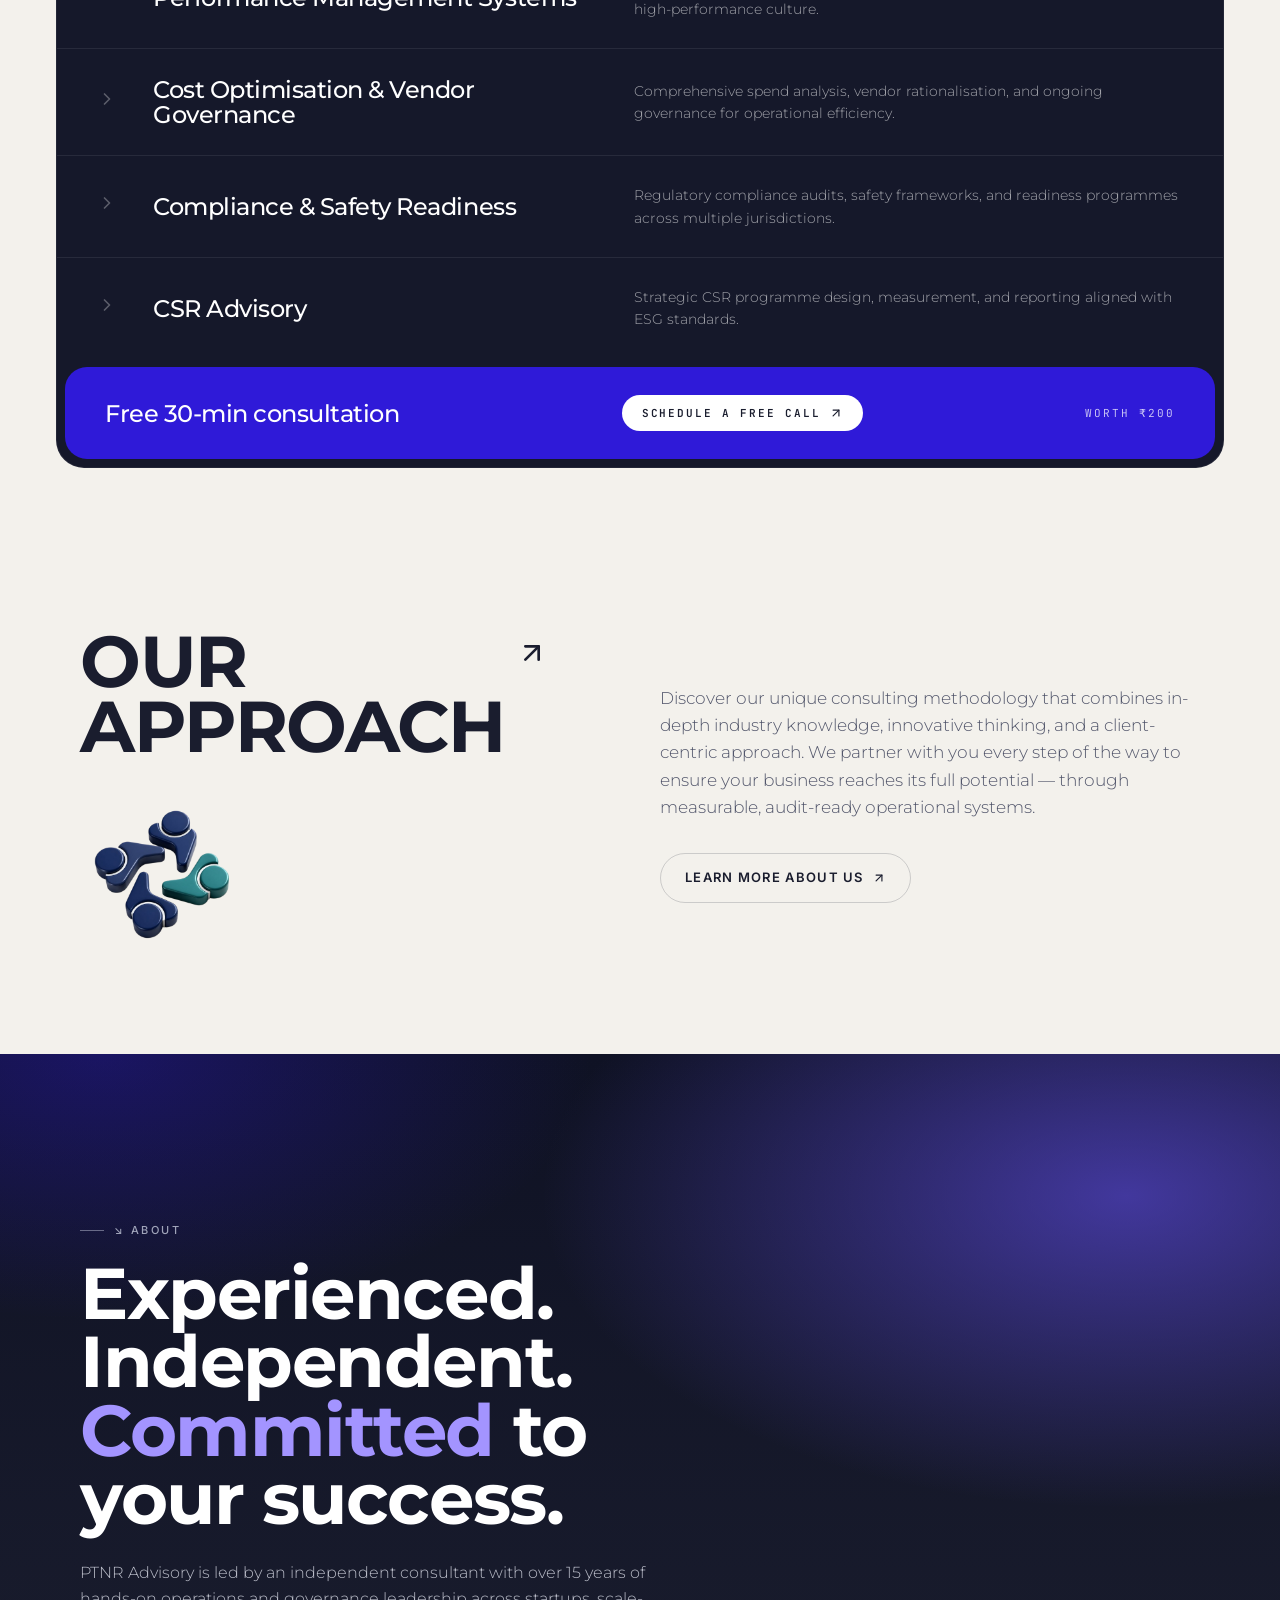
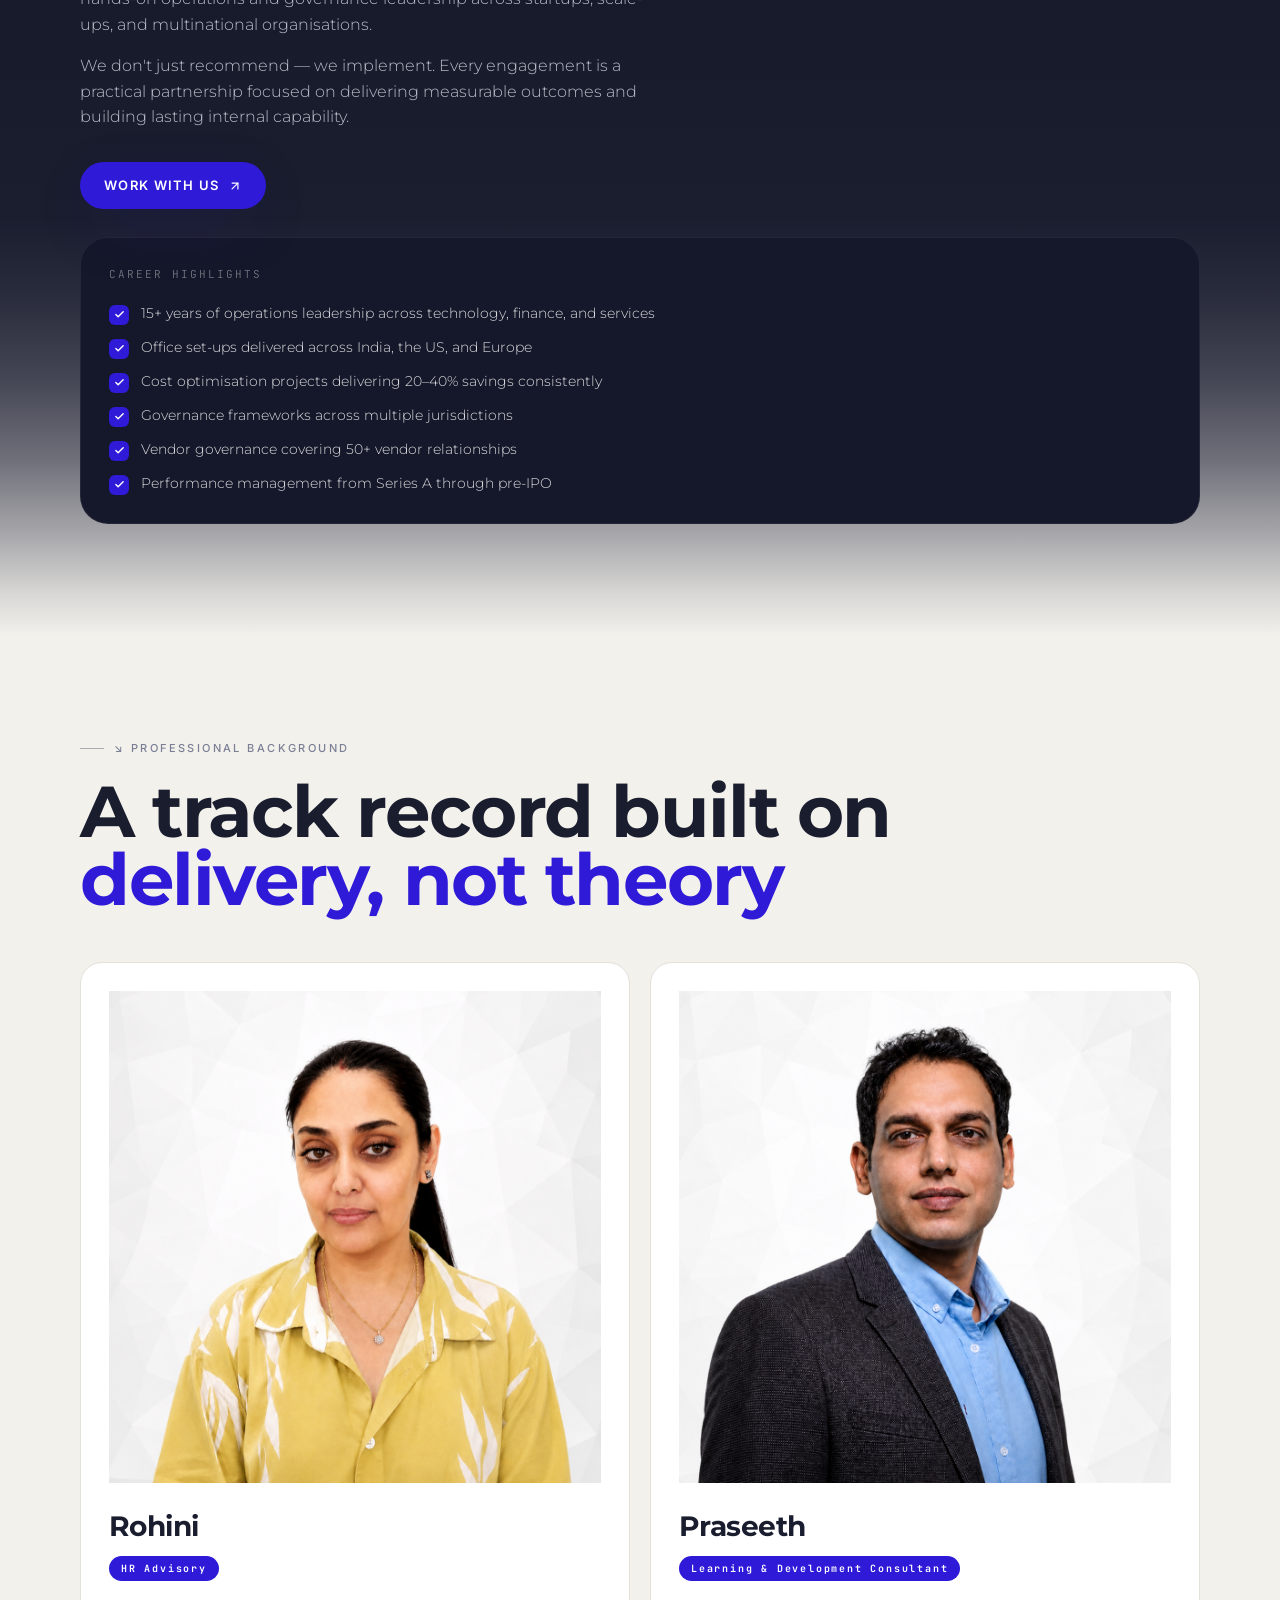
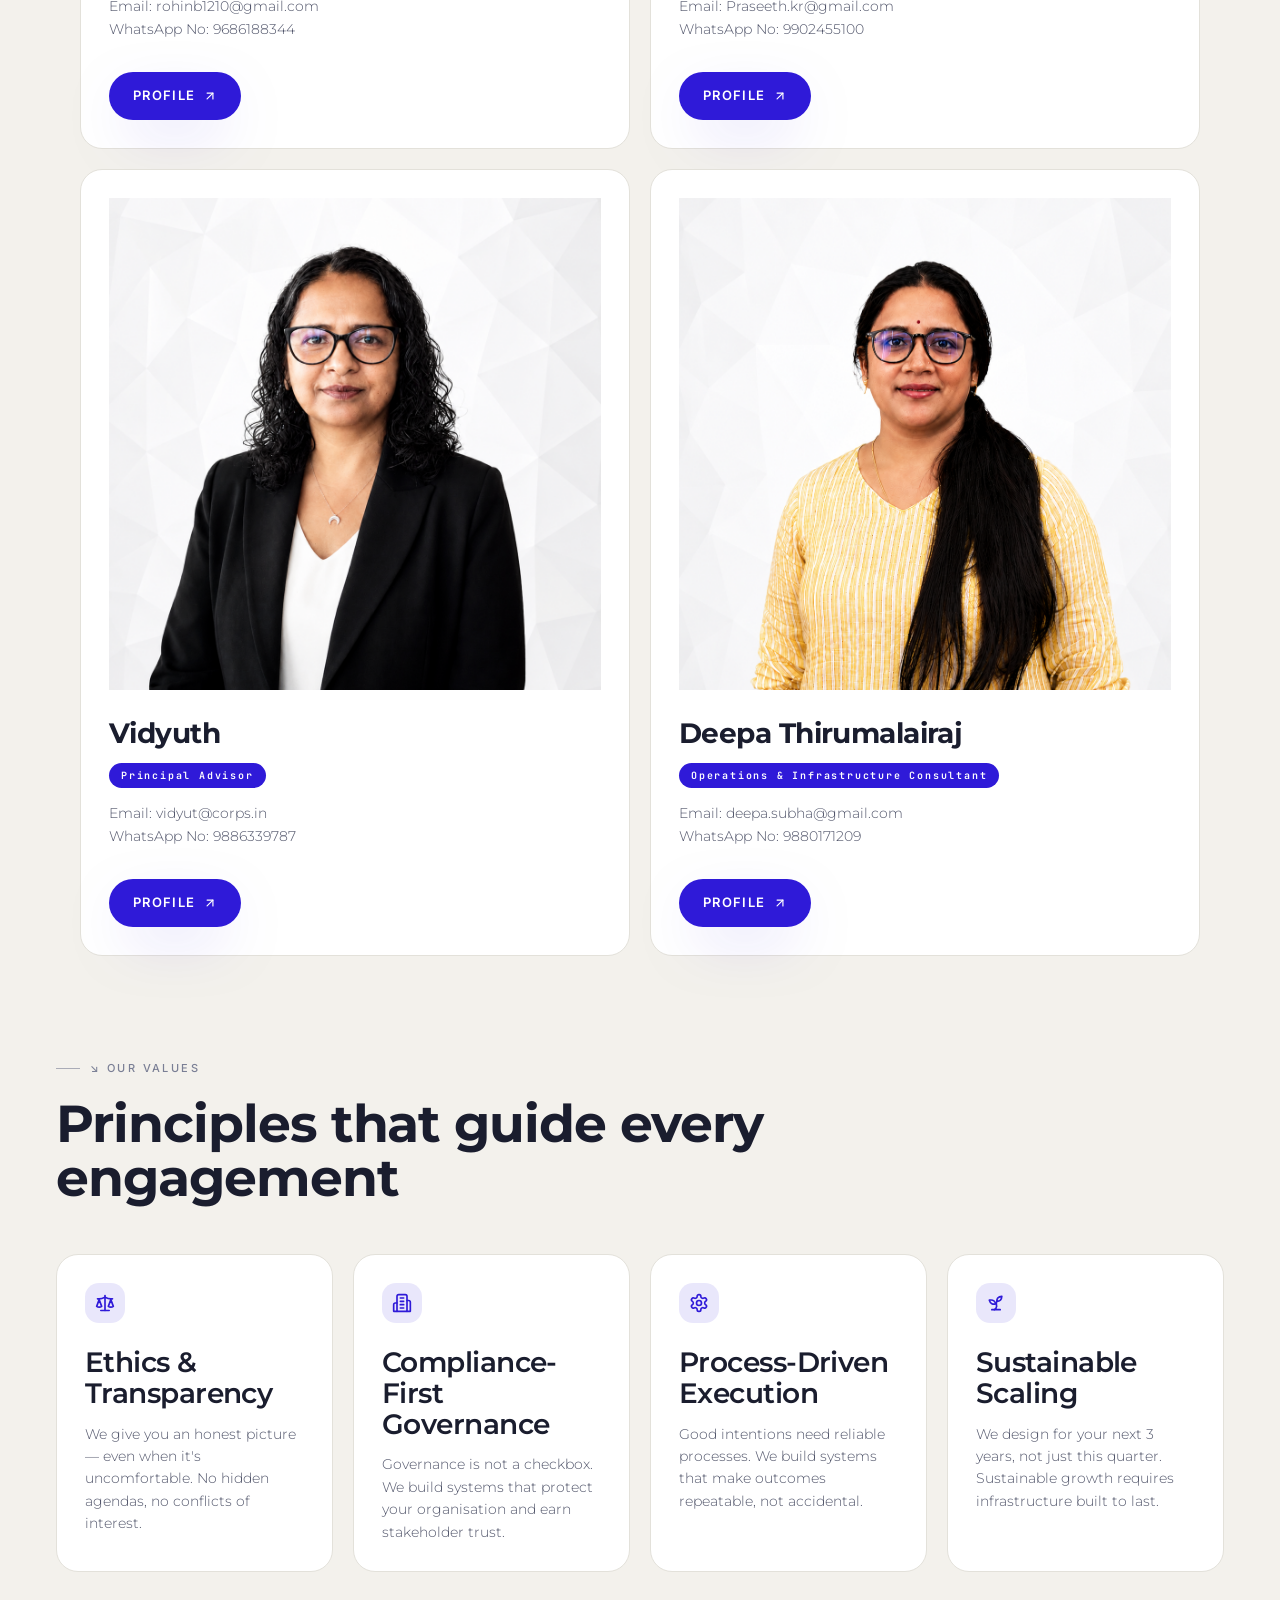
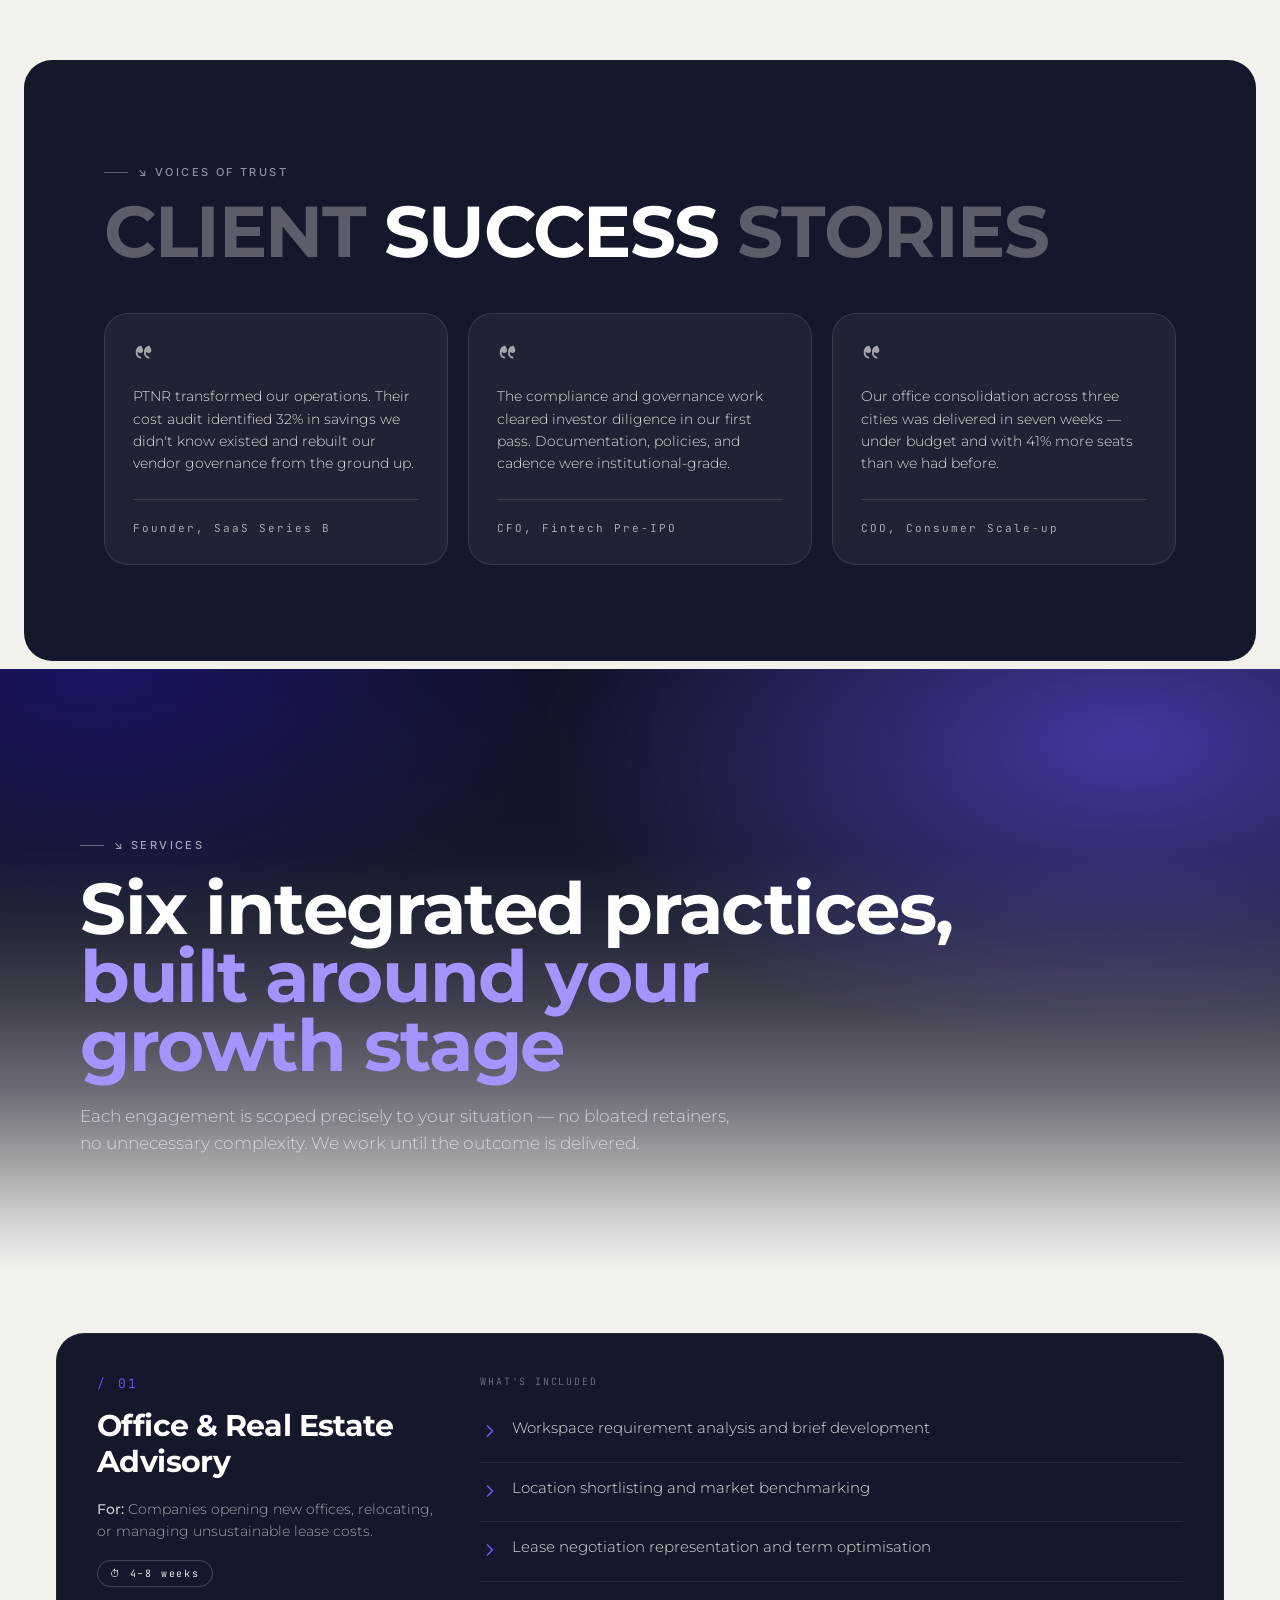
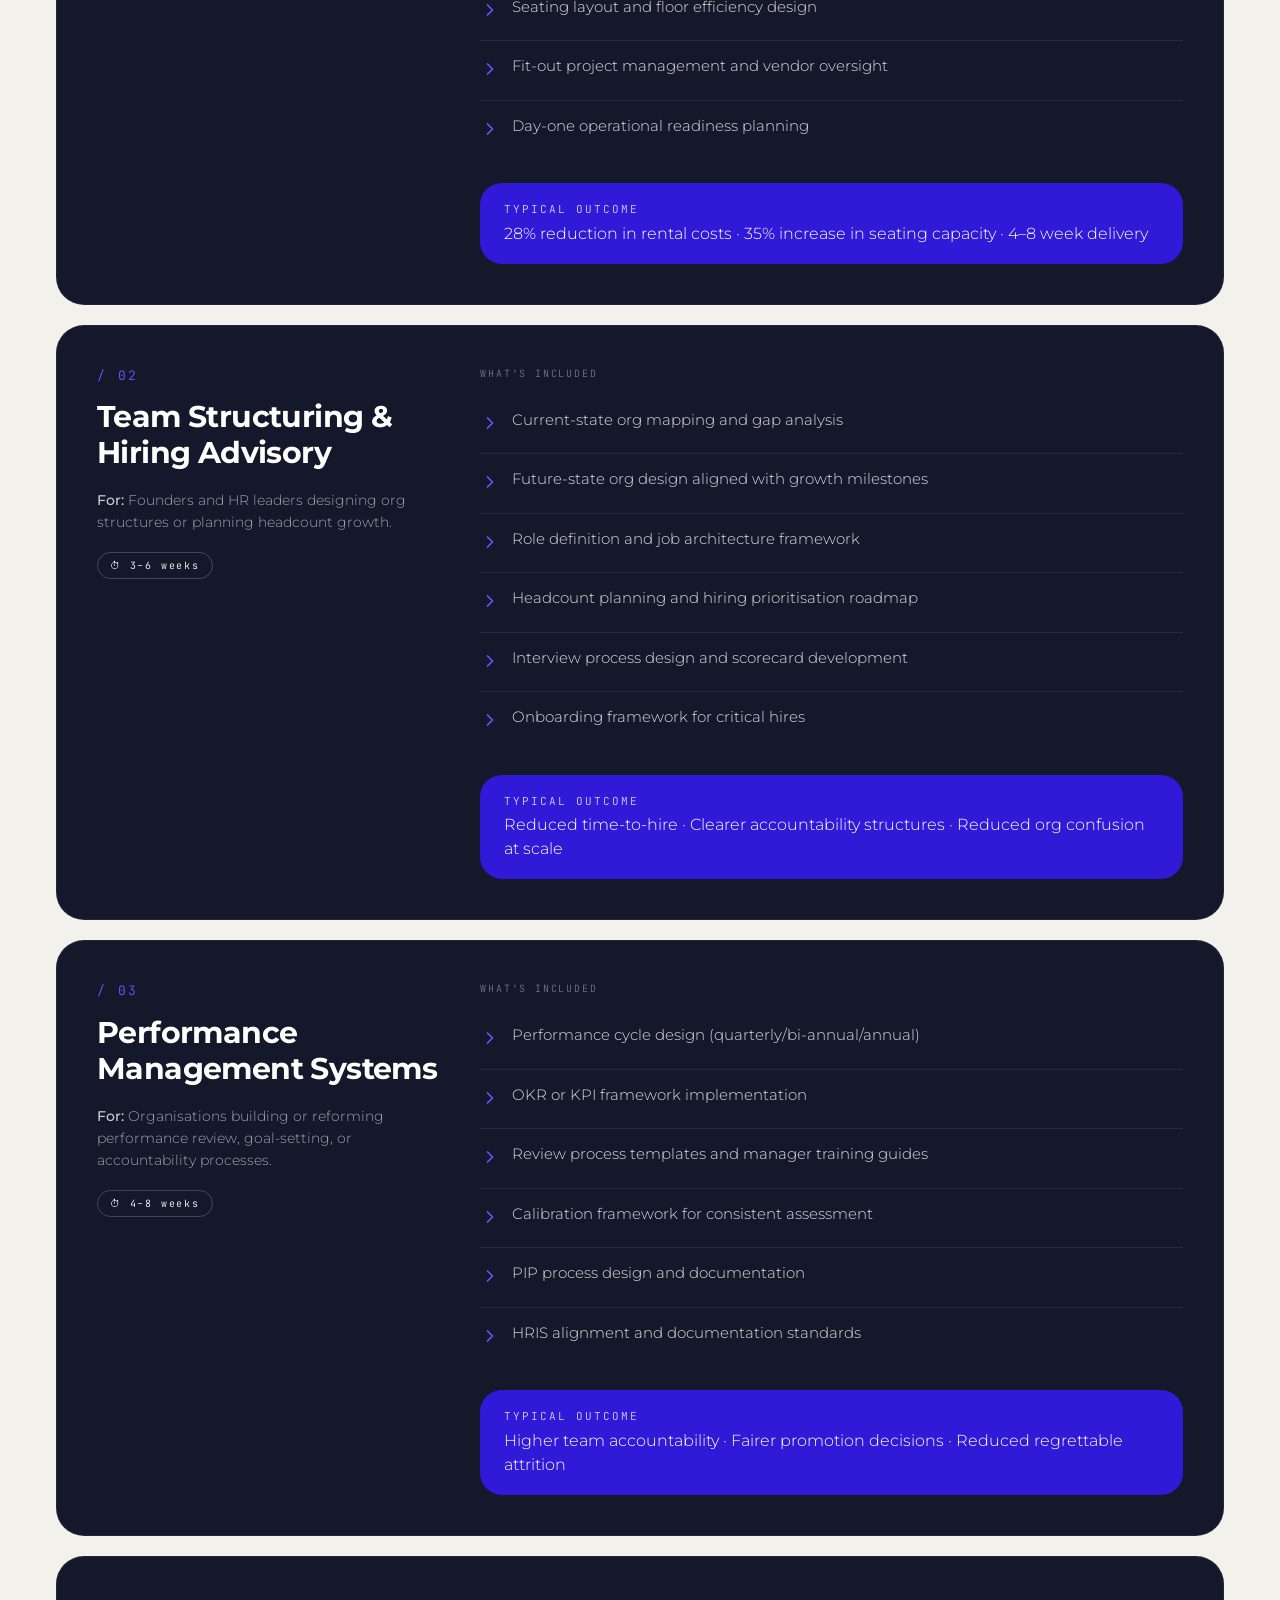
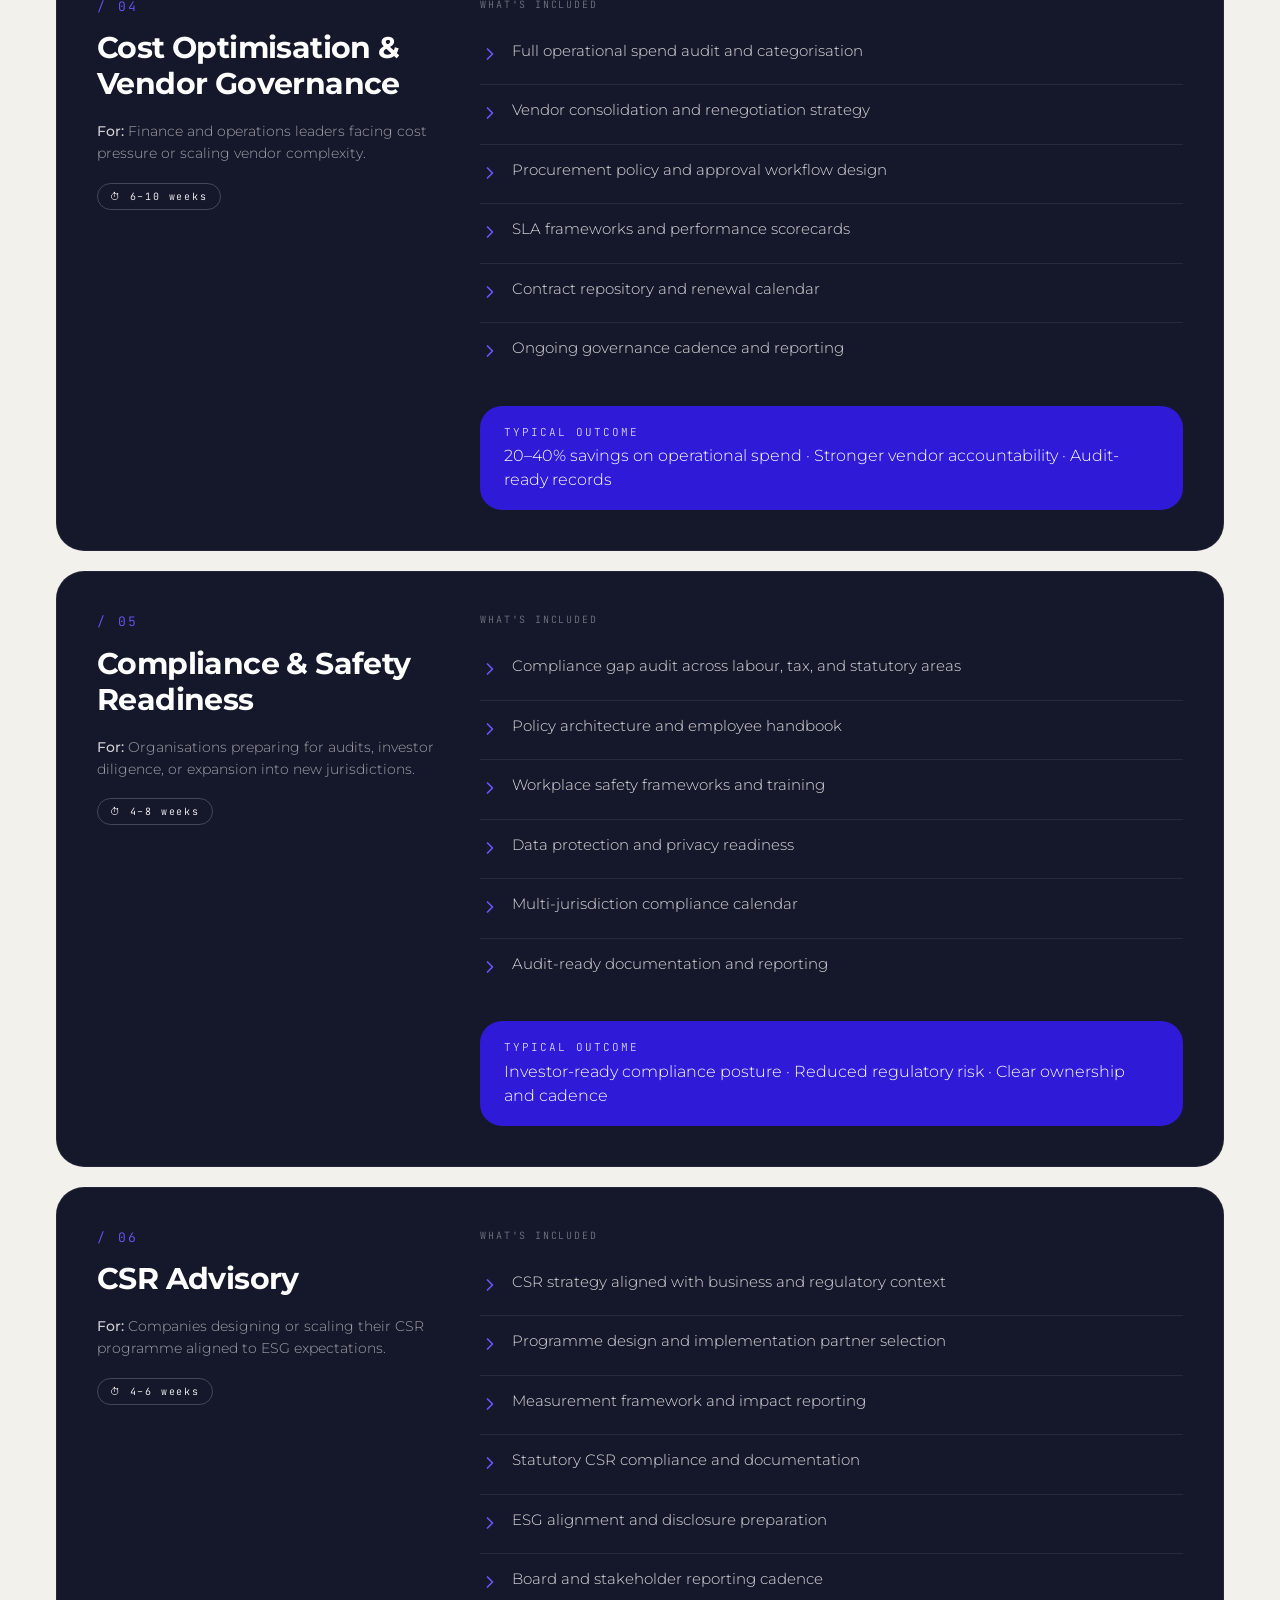
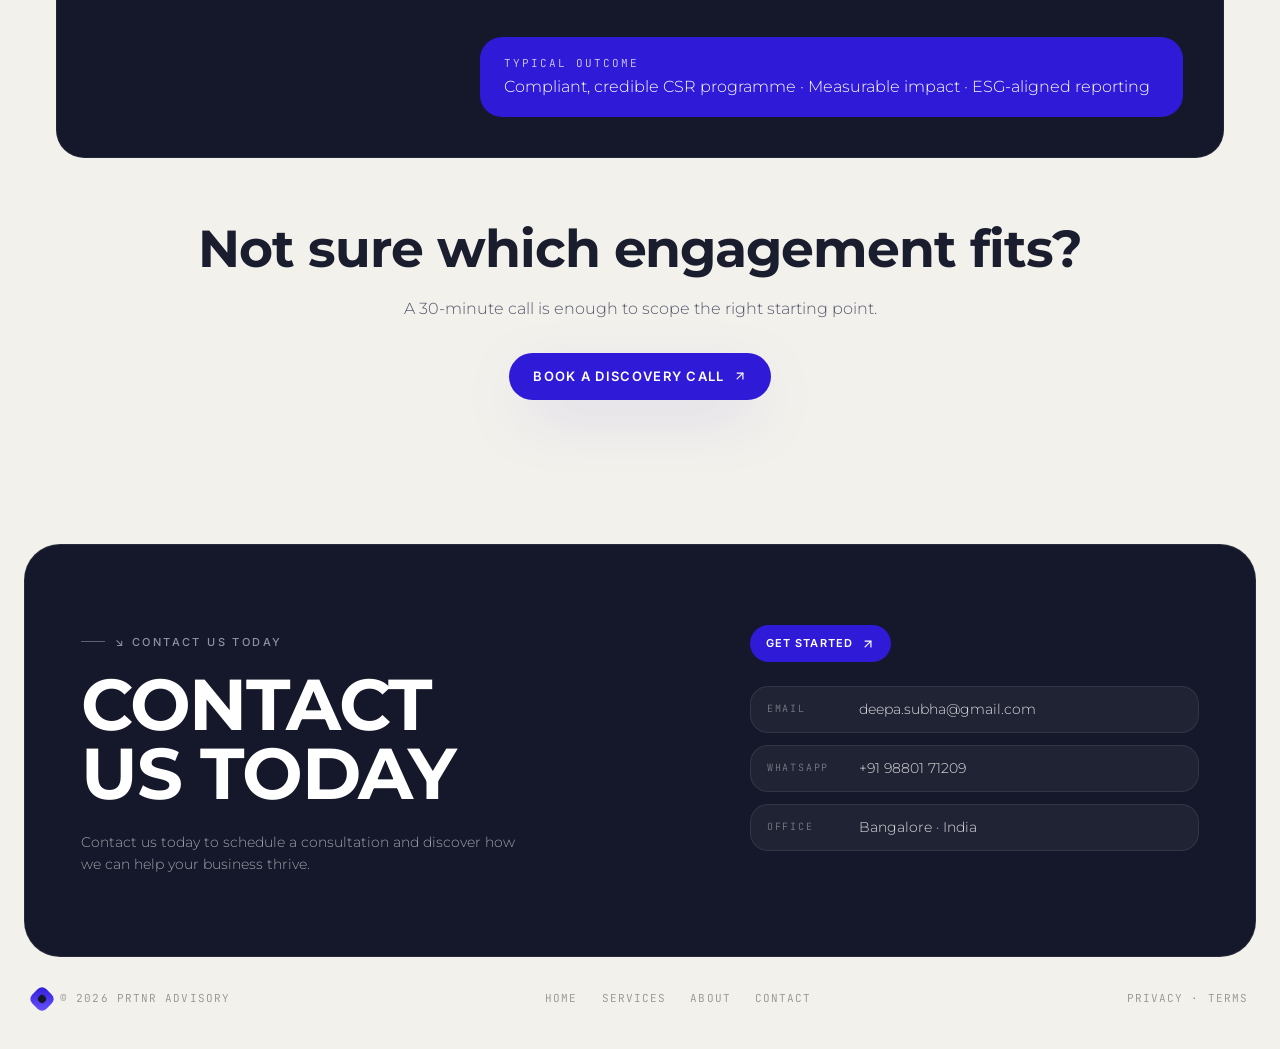
==== commit 6e0a522b: "Add files via upload" ====
--- a/index.html
+++ b/index.html
@@ -1,374 +1,360 @@
 <!doctype html>
 <html lang="en">
 <head>
-  <meta charset="utf-8" />
-  <meta name="viewport" content="width=device-width, initial-scale=1" />
-  <title>Vidyut · Principal Advisor</title>
-  <meta name="description" content="Independent HR advisory for founders, CEOs and people leaders — from setting up the function to fixing what's broken and scaling what works." />
-  <link rel="stylesheet" href="./styles.css" />
+<meta charset="utf-8" />
+<meta name="viewport" content="width=device-width,initial-scale=1" />
+<title>PRTNR Advisory — Scale with Structure &amp; Operational Excellence</title>
+<meta name="description" content="We help startups and mid-sized companies build offices, optimise operational costs, and implement governance systems for sustainable, compliant growth." />
+<meta property="og:title" content="PRTNR Advisory — Scale with Structure &amp; Operational Excellence" />
+<meta property="og:description" content="We help startups and mid-sized companies build offices, optimise operational costs, and implement governance systems for sustainable, compliant growth." />
+<meta property="og:type" content="website" />
+<link rel="preconnect" href="https://fonts.googleapis.com">
+<link rel="preconnect" href="https://fonts.gstatic.com" crossorigin>
+<link href="https://fonts.googleapis.com/css2?family=Inter:wght@400;500;600;700&family=Montserrat:wght@300;400;500;600;700&family=JetBrains+Mono:wght@400;500;600&display=swap" rel="stylesheet">
+<link rel="stylesheet" href="styles.css" />
 </head>
 <body>
-
-<!-- ===== NAV ===== -->
-<header class="nav">
-  <div class="nav-inner">
-    <a href="#" class="brand">
-      <span class="brand-dot"></span>
-      <span>Vidyut · Principal Advisor</span>
-    </a>
+<div class="nav-wrap">
+  <div class="nav">
+    <a class="brand" href="index.html"><img src="assets/PRTNR Logo without BG.png" width="30"></img><span class="brand-name">PRTNR</span></a>
     <nav class="nav-links">
-      <a href="../../../index.html" class="nav-cta">Home</a>
-    </nav>
-  </div>
-</header>
-
-<!-- ===== HERO ===== -->
-<section class="hero">
-  <div class="wrap hero-inner">
-
-    <div class="hero-layout">
-
-      <div class="hero-content">
-
-        <h1>
-          Helping organisations build
-          <em>credible,</em> well-governed CSR & inclusion systems.
-        </h1>
-
-        <p class="hero-lede">
-          I advise corporations, technology companies, start-ups, and global consulting firms on building and strengthening CSR, DEI, employee
-          engagement, and social impact functions. 15+ years across India and International contexts.
-        </p>
-
-        <div class="hero-actions">
-          <a class="btn btn-electric" href="../../../contact.html#cont">
-            Schedule an exploratory conversation
-            <svg class="arrow" viewBox="0 0 24 24" fill="none" stroke="currentColor" stroke-width="2">
-              <path d="M7 17 17 7M9 7h8v8"/>
-            </svg>
-          </a>
-
-          <a class="btn btn-ghost-light" href="#practice">
-            View services
-          </a>
-        </div>
-
-      </div>
-
-      <div class="hero-image">
-        <img src="./assets/images/Vidyuth.png" alt="Rohini HR Advisory">
-      </div>
-
-    </div>
-
-  </div>
-</section>
-
-<!------------------------------------------------------------------------------------------------------------------>
-<section class="surface section-tight">
-  <div class="wrap">
-    <div class="heading-block" style="margin-bottom: 36px;">
-      <div class="eyebrow">BY THE NUMBERS</div>
-      <h2 style="margin-top:14px;">Two decades. <em>Real ground covered.</em></h2>
-    </div>
-    <div class="stats-strip">
-      <div class="stat-tile"><div class="stat-num">15+</div><div class="stat-label">Years of advisory experience across India & international contexts</div></div>
-      <div class="stat-tile"><div class="stat-num">₹27M+</div><div class="stat-label">Global grant funds managed</div></div>
-      <div class="stat-tile"><div class="stat-num">22+</div><div class="stat-label">Countries covered across portfolios</div></div>
-    </div>
-  </div>
-</section>
-
-<!------------------------------------------------------------------------------------------------------------------>
-<section class="surface section-tight" id="fit">
-  <div class="wrap two-col">
-    <div class="col">
-      <div class="eyebrow" style="margin-bottom:14px;">FIT · WHO</div>
-      <h2>Who I work <em>best with</em></h2>
-      <p>I bring in best results when aligned with organisations that are serious about building credible, compliant, and impactful social functions.</p>
-      <ul class="list">
-        <li><path d="M20 6 9 17l-5-5"/></svg> <b>Technology & Global Consulting</b> - Companies establishing or strengthening their 
-          CSR function, including those with India-specific mandates under the Companies Act.</li>
-        <li><path d="M20 6 9 17l-5-5"/></svg> <b>Corporate Foundations </b> - Companies looking to register, restructure, or
-          formalise grantmaking mechanisms with proper legal and governance frameworks.</li>
-        <li><path d="M20 6 9 17l-5-5"/></svg> <b>HR & Leadership Teams </b> - Teams seeking to establish or strengthen DEI,
-          POSH compliance, and employee volunteering programmes connected to business values.</li>
-        <li><path d="M20 6 9 17l-5-5"/></svg> <b>Start-ups & MNCs in India</b> - Newly mandated companies that need to build
-          the CSR function from scratch with rigorous strategy and governance.</li>
-        <li><path d="M20 6 9 17l-5-5"/></svg> <b>Impact-Oriented Organisations</b> - Organisations seeking to improve grant due
-          diligence, impact monitoring, compliance, and stakeholder visibility.</li>
-        <li><path d="M20 6 9 17l-5-5"/></svg> <b>Crisis & Disaster Response</b> - Organisations responding to disasters or
-          community disruptions that require structured corporate response protocols.</li>
-      </ul>
-    </div>
-
-    <div class="col">
-      <div class="eyebrow" style="margin-bottom:14px;">FIT · WHEN</div>
-      <h2>Situations that <em>bring me in</em></h2>
-      <p>Organisations reach out when they face a clear gap between stated intent and operational reality.</p>
-      <ul class="list">
-        <li><path d="M5 13l4 4L19 7"/></svg> CSR spend exists but there is no coherent strategy, governance, or multi-year roadmap behind it.</li>
-        <li><path d="M5 13l4 4L19 7"/></svg> Grant programs are running but lack rigorous due diligence, impact monitoring, or compliance processes.</li>
-        <li><path d="M5 13l4 4L19 7"/></svg> A corporate foundation needs to be registered or restructured with proper legal and governance frameworks.</li>
-        <li><path d="M5 13l4 4L19 7"/></svg> The organisation needs to respond to a disaster but has no corporate response protocol in place.</li>
-        <li><path d="M5 13l4 4L19 7"/></svg> A company is newly mandated under the Companies Act ond needs to build the function from scratch.</li>
-        <li><path d="M5 13l4 4L19 7"/></svg> Employee volunteering is low-engagement and disconnected from business values.</li>
-        <li><path d="M5 13l4 4L19 7"/></svg> DEI commitments are stated on paper but ERGs, POSH compliance, and inclusion practices are absent or unstructured.</li>
-        <li><path d="M5 13l4 4L19 7"/></svg> Internal CSR communication is fragmented and leadership visibility into impact is limited.</li>
-      </ul>
-    </div>
-  </div>
-</section>
-
-<!------------------------------------------------------------------------------------------------------------------>
-<section class="surface section" id="practice">
-  <div class="wrap">
-    <div class="heading-block">
-      <div class="eyebrow">WHAT I HELP BUILD</div>
-      <h2 style="margin-top:14px;">Core areas of <em>advisory practice</em></h2>
-      <p>Each engagement is scoped for your specific context - with a strict focus on building internal capability rather than dependency.</p>
-    </div>
-
-    <div class="cards-3">
-      <article class="card">
-        <div class="card-icon">
-          <svg class="i" viewBox="0 0 24 24" fill="none" stroke="currentColor">
-            <path d="M12 21s-7-4.35-9.5-8.5C.5 9 2.5 5 6.5 5c2.1 0 3.5 1.2 4.5 2.5C12 6.2 13.4 5 15.5 5c4 0 6 4 4 7.5C19 16.65 12 21 12 21z"/>
+      <a class="nav-link active" href="index.html">HOME</a>
+      <a class="nav-link" href="index.html#about">ABOUT US</a>
+      <a class="nav-link" href="index.html#services">SERVICES</a>
+      <a class="nav-link" href="contact.html">CONTACT US</a></nav>
+    <a class="nav-cta" href="contact.html"><svg width="14" height="14" viewBox="0 0 24 24" fill="none" stroke="currentColor" stroke-width="2" stroke-linecap="round" stroke-linejoin="round"><path d="M22 16.92v3a2 2 0 0 1-2.18 2 19.79 19.79 0 0 1-8.63-3.07 19.5 19.5 0 0 1-6-6 19.79 19.79 0 0 1-3.07-8.67A2 2 0 0 1 4.11 2h3a2 2 0 0 1 2 1.72c.13.96.37 1.9.72 2.81a2 2 0 0 1-.45 2.11L8.09 9.91a16 16 0 0 0 6 6l1.27-1.27a2 2 0 0 1 2.11-.45c.91.35 1.85.59 2.81.72A2 2 0 0 1 22 16.92z"/></svg> BOOK A CALL</a>
+    <button class="menu-btn" id="menuBtn" aria-label="menu"><svg width="20" height="20" viewBox="0 0 24 24" fill="none" stroke="currentColor" stroke-width="2" stroke-linecap="round" stroke-linejoin="round"><line x1="3" y1="12" x2="21" y2="12"/><line x1="3" y1="6" x2="21" y2="6"/><line x1="3" y1="18" x2="21" y2="18"/></svg></button>
+  </div>
+  <div class="mobile-menu" id="mobileMenu"><a href="index.html">HOME</a><a href="index.html#services">SERVICES</a><a href="index.html#about">ABOUT US</a><a href="contact.html">CONTACT US</a></div>
+</div>
+<script>
+(function(){
+  var b=document.getElementById('menuBtn'),m=document.getElementById('mobileMenu');
+  if(b)b.addEventListener('click',function(){m.classList.toggle('open');});
+})();
+</script>
+<main>
+
+<section class="reveal page-hero">
+  <div class="container">
+    <div class="hero-grid">
+      <div class="order-mob-2 lg-order-1">
+        <h1 class="display hero-h1"><span class="text-electric">Scale with Structure</span><br/>&amp; Operational Excellence</h1>
+        <p class="hero-sub">Guiding growing companies through office setup, governance, and cost optimisation with proven operational systems.</p> 
+          
+        <a class="btn btn-electric btn-sm mt-5" href="contact.html#cont">GET STARTED <svg width="14" height="14" viewBox="0 0 24 24" fill="none" stroke="currentColor" stroke-width="2" stroke-linecap="round" stroke-linejoin="round"><line x1="7" y1="17" x2="17" y2="7"/><polyline points="7 7 17 7 17 17"/></svg></a>
+      </div>
+      <div class="order-mob-1 lg-order-2">
+        <div class="hero-art"><div class="hero-art-glow"></div><img src="assets/hero-object.png" alt="Floating 3D figures representing operational clarity" /></div>
+      </div>
+    </div>
+  </div>
+</section>
+
+<section class="reveal cream section">
+  <div class="container">
+    <h2 class="display h2 text-ink text-center">Are You Running into These Problems?</h2>
+    <div class="grid-3 mt-12">
+      <div class="card-numbered"><div class="mono" style="color:var(--electric);font-size:13px;letter-spacing:.18em;margin-bottom:14px">01</div><h3 class="display text-ink mb-3" style="font-size:18px;font-weight:600">Stagnant Growth?</h3><p class="text-ink-soft" style="font-size:14px;line-height:1.6">Unleash your business's true potential by identifying growth barriers and implementing strategic solutions.</p></div><div class="card-numbered"><div class="mono" style="color:var(--electric);font-size:13px;letter-spacing:.18em;margin-bottom:14px">02</div><h3 class="display text-ink mb-3" style="font-size:18px;font-weight:600">Operational Inefficiencies?</h3><p class="text-ink-soft" style="font-size:14px;line-height:1.6">Streamline your operations with our consulting expertise, optimising processes for enhanced efficiency.</p></div><div class="card-numbered"><div class="mono" style="color:var(--electric);font-size:13px;letter-spacing:.18em;margin-bottom:14px">03</div><h3 class="display text-ink mb-3" style="font-size:18px;font-weight:600">Governance Gaps?</h3><p class="text-ink-soft" style="font-size:14px;line-height:1.6">Close compliance and governance gaps with audit-ready frameworks designed for sustainable scaling.</p></div>
+    </div>
+  </div>
+</section>
+
+<section class="reveal cream" style="padding:0 32px 64px">
+  <div class="container">
+    <h2 class="display h2 text-center"><span class="text-change">WHAT WE CAN DO </span><span class="text-electric">FOR YOU</span></h2>
+    <div class="svc-rows">
+      <div class="svc-row"><span class="chev"><svg width="20" height="20" viewBox="0 0 24 24" fill="none" stroke="currentColor" stroke-width="2" stroke-linecap="round" stroke-linejoin="round"><polyline points="9 18 15 12 9 6"/></svg></span><h3 class="display">Office & Real Estate Advisory</h3><p>End-to-end workspace strategy, lease negotiation, and office setup optimised for cost, culture, and growth.</p></div><div class="svc-row"><span class="chev"><svg width="20" height="20" viewBox="0 0 24 24" fill="none" stroke="currentColor" stroke-width="2" stroke-linecap="round" stroke-linejoin="round"><polyline points="9 18 15 12 9 6"/></svg></span><h3 class="display">Team Structuring & Hiring Strategy</h3><p>Org design, role definition, and hiring frameworks aligned with your business model and growth stage.</p></div><div class="svc-row"><span class="chev"><svg width="20" height="20" viewBox="0 0 24 24" fill="none" stroke="currentColor" stroke-width="2" stroke-linecap="round" stroke-linejoin="round"><polyline points="9 18 15 12 9 6"/></svg></span><h3 class="display">Performance Management Systems</h3><p>Goal-setting, review cycles, KPIs, and accountability structures that drive a high-performance culture.</p></div><div class="svc-row"><span class="chev"><svg width="20" height="20" viewBox="0 0 24 24" fill="none" stroke="currentColor" stroke-width="2" stroke-linecap="round" stroke-linejoin="round"><polyline points="9 18 15 12 9 6"/></svg></span><h3 class="display">Cost Optimisation & Vendor Governance</h3><p>Comprehensive spend analysis, vendor rationalisation, and ongoing governance for operational efficiency.</p></div><div class="svc-row"><span class="chev"><svg width="20" height="20" viewBox="0 0 24 24" fill="none" stroke="currentColor" stroke-width="2" stroke-linecap="round" stroke-linejoin="round"><polyline points="9 18 15 12 9 6"/></svg></span><h3 class="display">Compliance & Safety Readiness</h3><p>Regulatory compliance audits, safety frameworks, and readiness programmes across multiple jurisdictions.</p></div><div class="svc-row"><span class="chev"><svg width="20" height="20" viewBox="0 0 24 24" fill="none" stroke="currentColor" stroke-width="2" stroke-linecap="round" stroke-linejoin="round"><polyline points="9 18 15 12 9 6"/></svg></span><h3 class="display">CSR Advisory</h3><p>Strategic CSR programme design, measurement, and reporting aligned with ESG standards.</p></div>
+      <a class="cta-row" href="contact.html#cont">
+        <span class="label display">Free 30-min consultation</span>
+        <span class="pill">SCHEDULE A FREE CALL <svg width="14" height="14" viewBox="0 0 24 24" fill="none" stroke="currentColor" stroke-width="2" stroke-linecap="round" stroke-linejoin="round"><line x1="7" y1="17" x2="17" y2="7"/><polyline points="7 7 17 7 17 17"/></svg></span>
+        <span class="mono-tag" style="color:rgba(255,255,255,.8)">worth ₹200</span>
+      </a>
+    </div>
+  </div>
+</section>
+
+<section class="reveal cream section">
+  <div class="container">
+    <div class="approach">
+      <div>
+        <div style="display:flex;align-items:flex-start;gap:12px">
+          <h2 class="display text-ink">Our<br/>Approach</h2>
+          <span style="margin-top:8px"><svg width="32" height="32" viewBox="0 0 24 24" fill="none" stroke="currentColor" stroke-width="2" stroke-linecap="round" stroke-linejoin="round"><line x1="7" y1="17" x2="17" y2="7"/><polyline points="7 7 17 7 17 17"/></svg></span>
+        </div>
+        <div style="margin-top:40px;width:160px;height:160px"><img src="assets/hero-object.png" alt="" class="float" style="width:100%;height:100%;object-fit:contain"/></div>
+      </div>
+      <div>
+        <p class="text-ink-soft" style="font-size:17px;line-height:1.6">Discover our unique consulting methodology that combines in-depth industry knowledge, innovative thinking, and a client-centric approach. We partner with you every step of the way to ensure your business reaches its full potential — through measurable, audit-ready operational systems.</p>
+        <a href="index.html#about" class="btn btn-outline-ink mt-8">Learn more about us <svg width="14" height="14" viewBox="0 0 24 24" fill="none" stroke="currentColor" stroke-width="2" stroke-linecap="round" stroke-linejoin="round"><line x1="7" y1="17" x2="17" y2="7"/><polyline points="7 7 17 7 17 17"/></svg></a>
+      </div>
+    </div>
+  </div>
+</section>
+
+<div id="about" class="reveal">
+<section class="reveal page-hero">
+  <div class="container">
+    <div class="about-grid">
+      <div>
+        <span class="eyebrow">↘ About</span>
+        <h1 class="display mt-5 h2-lg text-ink">Experienced. Independent.<br/><span class="text-electric">Committed</span> to your success.</h1>
+        <div class="text-ink-soft mt-7 max-w-xl" style="font-size:16px;line-height:1.6;display:flex;flex-direction:column;gap:16px">
+          <p>PTNR Advisory is led by an independent consultant with over 15 years of hands-on operations and governance leadership across startups, scale-ups, and multinational organisations.</p>
+          <p>We don't just recommend — we implement. Every engagement is a practical partnership focused on delivering measurable outcomes and building lasting internal capability.</p>
+        </div>
+        <a href="contact.html" class="btn btn-electric mt-8">Work With Us <svg width="14" height="14" viewBox="0 0 24 24" fill="none" stroke="currentColor" stroke-width="2" stroke-linecap="round" stroke-linejoin="round"><line x1="7" y1="17" x2="17" y2="7"/><polyline points="7 7 17 7 17 17"/></svg></a>
+        <div class="text-ink-soft mt-7 max-w-xl" style="font-size:16px;line-height:1.6;display:flex;flex-direction:column;gap:16px">
+          <p> </p>
+        </div>
+      </div>      
+    </div>
+    <div>
+        <div class="panel-dark" style="padding:28px">
+          <div class="mono-tag" style="color:rgba(255,255,255,.4);margin-bottom:20px">CAREER HIGHLIGHTS</div>
+          <ul class="highlight-list">
+            <li><span class="check"><svg width="11" height="11" viewBox="0 0 24 24" fill="none" stroke="currentColor" stroke-width="3" stroke-linecap="round" stroke-linejoin="round"><polyline points="20 6 9 17 4 12"/></svg></span>15+ years of operations leadership across technology, finance, and services</li><li><span class="check"><svg width="11" height="11" viewBox="0 0 24 24" fill="none" stroke="currentColor" stroke-width="3" stroke-linecap="round" stroke-linejoin="round"><polyline points="20 6 9 17 4 12"/></svg></span>Office set-ups delivered across India, the US, and Europe</li><li><span class="check"><svg width="11" height="11" viewBox="0 0 24 24" fill="none" stroke="currentColor" stroke-width="3" stroke-linecap="round" stroke-linejoin="round"><polyline points="20 6 9 17 4 12"/></svg></span>Cost optimisation projects delivering 20–40% savings consistently</li><li><span class="check"><svg width="11" height="11" viewBox="0 0 24 24" fill="none" stroke="currentColor" stroke-width="3" stroke-linecap="round" stroke-linejoin="round"><polyline points="20 6 9 17 4 12"/></svg></span>Governance frameworks across multiple jurisdictions</li><li><span class="check"><svg width="11" height="11" viewBox="0 0 24 24" fill="none" stroke="currentColor" stroke-width="3" stroke-linecap="round" stroke-linejoin="round"><polyline points="20 6 9 17 4 12"/></svg></span>Vendor governance covering 50+ vendor relationships</li><li><span class="check"><svg width="11" height="11" viewBox="0 0 24 24" fill="none" stroke="currentColor" stroke-width="3" stroke-linecap="round" stroke-linejoin="round"><polyline points="20 6 9 17 4 12"/></svg></span>Performance management from Series A through pre-IPO</li>
+          </ul>
+        </div>
+      </div>
+  </div>
+</section>
+
+<section class="reveal cream section">
+  <div class="container">
+    <span class="eyebrow">↘ Professional background</span>
+    <h2 class="display mt-5 h2-lg text-ink">A track record built on<br/><span class="text-electric">delivery, not theory</span></h2>
+    <div class="grid-2 mt-12">
+      <article class="card-numbered" >
+           <div class="profile-image">
+            <img src="assets/Rohini White.png" alt="Rohini">
+          </div>
+          <h3 class="display text-ink mb-3" style="font: size 28px">Rohini</h3>
+          <span class="tag-pill">HR Advisory</span>
+          <p class="text-ink-soft" style="font-size:14px;line-height:1.6">Email: rohinb1210@gmail.com</p>
+          <p class="text-ink-soft" style="font-size:14px;line-height:1.6">WhatsApp No: 9686188344</p>
+          <a href="rohini/public/site/index.html" class="btn btn-electric mt-8">Profile<svg width="14" height="14" viewBox="0 0 24 24" fill="none" stroke="currentColor" stroke-width="2" stroke-linecap="round" stroke-linejoin="round"><line x1="7" y1="17" x2="17" y2="7"/><polyline points="7 7 17 7 17 17"/></svg></a>
+      </article>
+      <article class="card-numbered">
+        <div class="profile-image">
+            <img src="assets/Praseeth White.png" alt="Praseeth">
+          </div>
+          <h3 class="display text-ink mb-3" style="font-size:22px">Praseeth</h3>
+          <span class="tag-pill">Learning & Development Consultant</span>          
+          <p class="text-ink-soft" style="font-size:14px;line-height:1.6">Email: Praseeth.kr@gmail.com </p>
+          <p class="text-ink-soft" style="font-size:14px;line-height:1.6">WhatsApp No: 9902455100</p>
+          <a href="praseeth/public/site/index.html" class="btn btn-electric mt-8">Profile<svg width="14" height="14" viewBox="0 0 24 24" fill="none" stroke="currentColor" stroke-width="2" stroke-linecap="round" stroke-linejoin="round"><line x1="7" y1="17" x2="17" y2="7"/><polyline points="7 7 17 7 17 17"/></svg></a>
+        </article>
+      <article class="card-numbered">
+        <div class="profile-image">
+          <img src="assets/Vidyuth - white.png" alt="Vidyuth">
+        </div>
+        <h3 class="display text-ink mb-3" style="font-size:22px">Vidyuth</h3>
+        <span class="tag-pill">Principal Advisor</span>        
+        <p class="text-ink-soft" style="font-size:14px;line-height:1.6">Email: vidyut@corps.in </p>
+        <p class="text-ink-soft" style="font-size:14px;line-height:1.6">WhatsApp No: 9886339787</p>
+        <a href="vidyut/public/site/index.html" class="btn btn-electric mt-8">Profile<svg width="14" height="14" viewBox="0 0 24 24" fill="none" stroke="currentColor" stroke-width="2" stroke-linecap="round" stroke-linejoin="round"><line x1="7" y1="17" x2="17" y2="7"/><polyline points="7 7 17 7 17 17"/></svg></a>
+      </article>
+      <article class="card-numbered">
+        <div class="profile-image">
+          <img src="assets/Deepa White.png" alt="Deepa Thirumalairaj">
+        </div>
+        <h3 class="display text-ink mb-3" style="font-size:22px">Deepa Thirumalairaj</h3>
+        <span class="tag-pill">Operations & Infrastructure Consultant</span>        
+        <p class="text-ink-soft" style="font-size:14px;line-height:1.6">Email: deepa.subha@gmail.com </p>
+        <p class="text-ink-soft" style="font-size:14px;line-height:1.6">WhatsApp No: 9880171209</p>
+        <a href="deepa/public/site/index.html" class="btn btn-electric mt-8">Profile<svg width="14" height="14" viewBox="0 0 24 24" fill="none" stroke="currentColor" stroke-width="2" stroke-linecap="round" stroke-linejoin="round"><line x1="7" y1="17" x2="17" y2="7"/><polyline points="7 7 17 7 17 17"/></svg></a>
+      </article>
+    </div>
+  </div>
+</section>
+
+<section class="reveal cream" style="padding:0 32px 80px">
+  <div class="container">
+    <span class="eyebrow">↘ Our values</span>
+    <h2 class="display mt-5 h2 text-ink max-w-3xl">Principles that guide every engagement</h2>
+    <div class="grid-4 mt-12">
+      <div class="card-numbered"><div class="value-icon"><svg width="20" height="20" viewBox="0 0 24 24" fill="none" stroke="currentColor" stroke-width="2" stroke-linecap="round" stroke-linejoin="round"><path d="m16 16 3-8 3 8c-.87.65-1.92 1-3 1s-2.13-.35-3-1Z"/><path d="m2 16 3-8 3 8c-.87.65-1.92 1-3 1s-2.13-.35-3-1Z"/><path d="M7 21h10"/><path d="M12 3v18"/><path d="M3 7h2c2 0 5-1 7-2 2 1 5 2 7 2h2"/></svg></div><h3 class="display text-ink mb-3" style="font-weight:600">Ethics & Transparency</h3><p class="text-ink-soft" style="font-size:14px;line-height:1.6">We give you an honest picture — even when it's uncomfortable. No hidden agendas, no conflicts of interest.</p></div><div class="card-numbered"><div class="value-icon"><svg width="20" height="20" viewBox="0 0 24 24" fill="none" stroke="currentColor" stroke-width="2" stroke-linecap="round" stroke-linejoin="round"><path d="M6 22V4a2 2 0 0 1 2-2h8a2 2 0 0 1 2 2v18Z"/><path d="M6 12H4a2 2 0 0 0-2 2v8h4"/><path d="M18 9h2a2 2 0 0 1 2 2v11h-4"/><path d="M10 6h4"/><path d="M10 10h4"/><path d="M10 14h4"/><path d="M10 18h4"/></svg></div><h3 class="display text-ink mb-3" style="font-weight:600">Compliance-First Governance</h3><p class="text-ink-soft" style="font-size:14px;line-height:1.6">Governance is not a checkbox. We build systems that protect your organisation and earn stakeholder trust.</p></div><div class="card-numbered"><div class="value-icon"><svg width="20" height="20" viewBox="0 0 24 24" fill="none" stroke="currentColor" stroke-width="2" stroke-linecap="round" stroke-linejoin="round"><path d="M12.22 2h-.44a2 2 0 0 0-2 2v.18a2 2 0 0 1-1 1.73l-.43.25a2 2 0 0 1-2 0l-.15-.08a2 2 0 0 0-2.73.73l-.22.38a2 2 0 0 0 .73 2.73l.15.1a2 2 0 0 1 1 1.72v.51a2 2 0 0 1-1 1.74l-.15.09a2 2 0 0 0-.73 2.73l.22.38a2 2 0 0 0 2.73.73l.15-.08a2 2 0 0 1 2 0l.43.25a2 2 0 0 1 1 1.73V20a2 2 0 0 0 2 2h.44a2 2 0 0 0 2-2v-.18a2 2 0 0 1 1-1.73l.43-.25a2 2 0 0 1 2 0l.15.08a2 2 0 0 0 2.73-.73l.22-.39a2 2 0 0 0-.73-2.73l-.15-.08a2 2 0 0 1-1-1.74v-.5a2 2 0 0 1 1-1.74l.15-.09a2 2 0 0 0 .73-2.73l-.22-.38a2 2 0 0 0-2.73-.73l-.15.08a2 2 0 0 1-2 0l-.43-.25a2 2 0 0 1-1-1.73V4a2 2 0 0 0-2-2z"/><circle cx="12" cy="12" r="3"/></svg></div><h3 class="display text-ink mb-3" style="font-weight:600">Process-Driven Execution</h3><p class="text-ink-soft" style="font-size:14px;line-height:1.6">Good intentions need reliable processes. We build systems that make outcomes repeatable, not accidental.</p></div><div class="card-numbered"><div class="value-icon"><svg width="20" height="20" viewBox="0 0 24 24" fill="none" stroke="currentColor" stroke-width="2" stroke-linecap="round" stroke-linejoin="round"><path d="M7 20h10"/><path d="M10 20c5.5-2.5.8-6.4 3-10"/><path d="M9.5 9.4c1.1.8 1.8 2.2 2.3 3.7-2 .4-3.5.4-4.8-.3-1.2-.6-2.3-1.9-3-4.2 2.8-.5 4.4 0 5.5.8z"/><path d="M14.1 6a7 7 0 0 0-1.1 4c1.9-.1 3.3-.6 4.3-1.4 1-1 1.6-2.3 1.7-4.6-2.7.1-4 1-4.9 2z"/></svg></div><h3 class="display text-ink mb-3" style="font-weight:600">Sustainable Scaling</h3><p class="text-ink-soft" style="font-size:14px;line-height:1.6">We design for your next 3 years, not just this quarter. Sustainable growth requires infrastructure built to last.</p></div>
+    </div>
+  </div>
+</section>
+</div>
+
+<section class="reveal testimonials-band">
+  <div class="container">
+    <span class="eyebrow" style="color:rgba(220,225,240,.6)">↘ Voices of trust</span>
+    <h2 class="display h2-lg mt-4"><span style="color:rgba(255,255,255,.3)">CLIENT </span><span>SUCCESS </span><span style="color:rgba(255,255,255,.3)">STORIES</span></h2>
+    <div class="grid-3 mt-12">
+      <div class="testimonial muted">
+        <span style="opacity:.7;display:inline-block;margin-bottom:14px">
+          <svg width="22" height="22" viewBox="0 0 24 24" fill="currentColor">
+            <path d="M9.6 4C5.4 4 3 6.9 3 11.4 3 15.4 5.5 18 9 18l-.5-2c-2.3-.4-3.5-1.7-3.5-3.6 0-.7.2-1.4.5-2C5.9 11.5 6.9 12 8.1 12c1.7 0 3-1.3 3-3 0-.5-.1-1-.4-1.5C9.9 5 8.6 4 9.6 4zm9 0c-4.2 0-6.6 2.9-6.6 7.4 0 4 2.5 6.6 6 6.6l-.5-2c-2.3-.4-3.5-1.7-3.5-3.6 0-.7.2-1.4.5-2C14.9 11.5 15.9 12 17.1 12c1.7 0 3-1.3 3-3 0-.5-.1-1-.4-1.5C18.9 5 17.6 4 18.6 4z"/>
           </svg>
-        </div>
-        <h3>Employee Volunteering & Giving</h3>
-        <p>Building structured programmes that increase participation, strengthen culture, and improve alignment with business values - including payroll giving platforms.</p>
-      </article>
-      <article class="card">
-        <div class="card-icon">
-          <svg class="i" viewBox="0 0 24 24" fill="none" stroke="currentColor">
-            <path d="M12 3l7 3v6c0 5-3.5 8-7 9-3.5-1-7-4-7-9V6l7-3z"/>
-            <path d="M9 12l2 2 4-4"/>
+        </span>
+        <p>PTNR transformed our operations. Their cost audit identified 32% in savings we didn't know existed and rebuilt our vendor governance from the ground up.</p>
+        <div class="author">Founder, SaaS Series B</div>
+      </div>
+      <div class="testimonial muted">
+        <span style="opacity:.7;display:inline-block;margin-bottom:14px">
+          <svg width="22" height="22" viewBox="0 0 24 24" fill="currentColor">
+            <path d="M9.6 4C5.4 4 3 6.9 3 11.4 3 15.4 5.5 18 9 18l-.5-2c-2.3-.4-3.5-1.7-3.5-3.6 0-.7.2-1.4.5-2C5.9 11.5 6.9 12 8.1 12c1.7 0 3-1.3 3-3 0-.5-.1-1-.4-1.5C9.9 5 8.6 4 9.6 4zm9 0c-4.2 0-6.6 2.9-6.6 7.4 0 4 2.5 6.6 6 6.6l-.5-2c-2.3-.4-3.5-1.7-3.5-3.6 0-.7.2-1.4.5-2C14.9 11.5 15.9 12 17.1 12c1.7 0 3-1.3 3-3 0-.5-.1-1-.4-1.5C18.9 5 17.6 4 18.6 4z"/>
           </svg>
-        </div>
-        <h3>DEI & POSH Systems</h3>
-        <p>Practical frameworks for inclusion, employee resource groups, prevention mechanisms, and governance. Full POSH implementation, IC setup, and annual compliance reporting.</p>
-      </article>
-      <article class="card">
-        <div class="card-icon">
-          <svg class="i" viewBox="0 0 24 24" fill="none" stroke="currentColor">
-            <path d="M3 11v2"/>
-            <path d="M7 8l10-4v16L7 16H3V8h4z"/>
-            <path d="M19 8a4 4 0 0 1 0 8"/>
+        </span>
+        <p>The compliance and governance work cleared investor diligence in our first pass. Documentation, policies, and cadence were institutional-grade.</p>
+        <div class="author">CFO, Fintech Pre-IPO</div>
+      </div>
+      <div class="testimonial muted">
+        <span style="opacity:.7;display:inline-block;margin-bottom:14px">
+          <svg width="22" height="22" viewBox="0 0 24 24" fill="currentColor">
+            <path d="M9.6 4C5.4 4 3 6.9 3 11.4 3 15.4 5.5 18 9 18l-.5-2c-2.3-.4-3.5-1.7-3.5-3.6 0-.7.2-1.4.5-2C5.9 11.5 6.9 12 8.1 12c1.7 0 3-1.3 3-3 0-.5-.1-1-.4-1.5C9.9 5 8.6 4 9.6 4zm9 0c-4.2 0-6.6 2.9-6.6 7.4 0 4 2.5 6.6 6 6.6l-.5-2c-2.3-.4-3.5-1.7-3.5-3.6 0-.7.2-1.4.5-2C14.9 11.5 15.9 12 17.1 12c1.7 0 3-1.3 3-3 0-.5-.1-1-.4-1.5C18.9 5 17.6 4 18.6 4z"/>
           </svg>
-        </div>
-        <h3>Internal Communication & Branding</h3>
-        <p>Building internal CSR microsites, newsletters, communication frameworks, annual impact reports, and leadership dashboards that drive awareness and adoption.</p>
-      </article>
-    </div>
-  </div>
-</section>
-
-<!------------------------------------------------------------------------------------------------------------------>
-<section class="surface section" id="different">
-  <div class="wrap">
-    <div class="heading-block">
-      <div class="eyebrow">HOW I WORK</div>
-      <h2 style="margin-top:14px;">Four principles that <em>ground every engagement </em></h2>
-    </div>
-
-    <div class="cards-2">
-      <article class="card">
-        <div class="card-icon">
-  <svg class="i" viewBox="0 0 24 24" fill="none" stroke="currentColor">
-    <circle cx="11" cy="11" r="7"/>
-    <path d="M21 21l-4.3-4.3"/>
-  </svg>
+        </span>
+        <p>Our office consolidation across three cities was delivered in seven weeks — under budget and with 41% more seats than we had before.</p>
+        <div class="author">COO, Consumer Scale-up</div>
+      </div>
+    </div>
+  </div>
+</section>
+
+<div id="services" class="reveal">
+<section class="reveal page-hero">
+  <div class="container">
+    <span class="eyebrow">↘ Services</span>
+    <h1 class="display mt-5 h2-lg text-ink max-w-4xl">Six integrated practices,<br/><span class="text-electric">built around your growth stage</span></h1>
+    <p class="hero-sub max-w-2xl">Each engagement is scoped precisely to your situation — no bloated retainers, no unnecessary complexity. We work until the outcome is delivered.</p>
+  </div>
+</section>
+
+<section class="reveal cream" style="padding:64px 32px">
+  <div class="container" style="display:flex;flex-direction:column;gap:20px">
+    <article class="svc-block">
+      <div>
+        <div class="num">/ 01</div>
+        <h2 class="display">Office & Real Estate Advisory</h2>
+        <p class="for"><b>For:</b> Companies opening new offices, relocating, or managing unsustainable lease costs.</p>
+        <span class="duration">⏱ 4–8 weeks</span>
+      </div>
+      <div>
+        <div class="included-label">WHAT'S INCLUDED</div>
+        <ul class="included-list"><li><span style="color:var(--electric-glow);margin-top:4px"><svg width="20" height="20" viewBox="0 0 24 24" fill="none" stroke="currentColor" stroke-width="2" stroke-linecap="round" stroke-linejoin="round"><polyline points="9 18 15 12 9 6"/></svg></span><span>Workspace requirement analysis and brief development</span></li><li><span style="color:var(--electric-glow);margin-top:4px"><svg width="20" height="20" viewBox="0 0 24 24" fill="none" stroke="currentColor" stroke-width="2" stroke-linecap="round" stroke-linejoin="round"><polyline points="9 18 15 12 9 6"/></svg></span><span>Location shortlisting and market benchmarking</span></li><li><span style="color:var(--electric-glow);margin-top:4px"><svg width="20" height="20" viewBox="0 0 24 24" fill="none" stroke="currentColor" stroke-width="2" stroke-linecap="round" stroke-linejoin="round"><polyline points="9 18 15 12 9 6"/></svg></span><span>Lease negotiation representation and term optimisation</span></li><li><span style="color:var(--electric-glow);margin-top:4px"><svg width="20" height="20" viewBox="0 0 24 24" fill="none" stroke="currentColor" stroke-width="2" stroke-linecap="round" stroke-linejoin="round"><polyline points="9 18 15 12 9 6"/></svg></span><span>Seating layout and floor efficiency design</span></li><li><span style="color:var(--electric-glow);margin-top:4px"><svg width="20" height="20" viewBox="0 0 24 24" fill="none" stroke="currentColor" stroke-width="2" stroke-linecap="round" stroke-linejoin="round"><polyline points="9 18 15 12 9 6"/></svg></span><span>Fit-out project management and vendor oversight</span></li><li><span style="color:var(--electric-glow);margin-top:4px"><svg width="20" height="20" viewBox="0 0 24 24" fill="none" stroke="currentColor" stroke-width="2" stroke-linecap="round" stroke-linejoin="round"><polyline points="9 18 15 12 9 6"/></svg></span><span>Day-one operational readiness planning</span></li></ul>
+        <div class="row-electric mt-6"><span class="mono-tag" style="opacity:.8;display:block;margin-bottom:4px">TYPICAL OUTCOME</span>28% reduction in rental costs · 35% increase in seating capacity · 4–8 week delivery</div>
+      </div>
+    </article><article class="svc-block">
+      <div>
+        <div class="num">/ 02</div>
+        <h2 class="display">Team Structuring & Hiring Advisory</h2>
+        <p class="for"><b>For:</b> Founders and HR leaders designing org structures or planning headcount growth.</p>
+        <span class="duration">⏱ 3–6 weeks</span>
+      </div>
+      <div>
+        <div class="included-label">WHAT'S INCLUDED</div>
+        <ul class="included-list"><li><span style="color:var(--electric-glow);margin-top:4px"><svg width="20" height="20" viewBox="0 0 24 24" fill="none" stroke="currentColor" stroke-width="2" stroke-linecap="round" stroke-linejoin="round"><polyline points="9 18 15 12 9 6"/></svg></span><span>Current-state org mapping and gap analysis</span></li><li><span style="color:var(--electric-glow);margin-top:4px"><svg width="20" height="20" viewBox="0 0 24 24" fill="none" stroke="currentColor" stroke-width="2" stroke-linecap="round" stroke-linejoin="round"><polyline points="9 18 15 12 9 6"/></svg></span><span>Future-state org design aligned with growth milestones</span></li><li><span style="color:var(--electric-glow);margin-top:4px"><svg width="20" height="20" viewBox="0 0 24 24" fill="none" stroke="currentColor" stroke-width="2" stroke-linecap="round" stroke-linejoin="round"><polyline points="9 18 15 12 9 6"/></svg></span><span>Role definition and job architecture framework</span></li><li><span style="color:var(--electric-glow);margin-top:4px"><svg width="20" height="20" viewBox="0 0 24 24" fill="none" stroke="currentColor" stroke-width="2" stroke-linecap="round" stroke-linejoin="round"><polyline points="9 18 15 12 9 6"/></svg></span><span>Headcount planning and hiring prioritisation roadmap</span></li><li><span style="color:var(--electric-glow);margin-top:4px"><svg width="20" height="20" viewBox="0 0 24 24" fill="none" stroke="currentColor" stroke-width="2" stroke-linecap="round" stroke-linejoin="round"><polyline points="9 18 15 12 9 6"/></svg></span><span>Interview process design and scorecard development</span></li><li><span style="color:var(--electric-glow);margin-top:4px"><svg width="20" height="20" viewBox="0 0 24 24" fill="none" stroke="currentColor" stroke-width="2" stroke-linecap="round" stroke-linejoin="round"><polyline points="9 18 15 12 9 6"/></svg></span><span>Onboarding framework for critical hires</span></li></ul>
+        <div class="row-electric mt-6"><span class="mono-tag" style="opacity:.8;display:block;margin-bottom:4px">TYPICAL OUTCOME</span>Reduced time-to-hire · Clearer accountability structures · Reduced org confusion at scale</div>
+      </div>
+    </article><article class="svc-block">
+      <div>
+        <div class="num">/ 03</div>
+        <h2 class="display">Performance Management Systems</h2>
+        <p class="for"><b>For:</b> Organisations building or reforming performance review, goal-setting, or accountability processes.</p>
+        <span class="duration">⏱ 4–8 weeks</span>
+      </div>
+      <div>
+        <div class="included-label">WHAT'S INCLUDED</div>
+        <ul class="included-list"><li><span style="color:var(--electric-glow);margin-top:4px"><svg width="20" height="20" viewBox="0 0 24 24" fill="none" stroke="currentColor" stroke-width="2" stroke-linecap="round" stroke-linejoin="round"><polyline points="9 18 15 12 9 6"/></svg></span><span>Performance cycle design (quarterly/bi-annual/annual)</span></li><li><span style="color:var(--electric-glow);margin-top:4px"><svg width="20" height="20" viewBox="0 0 24 24" fill="none" stroke="currentColor" stroke-width="2" stroke-linecap="round" stroke-linejoin="round"><polyline points="9 18 15 12 9 6"/></svg></span><span>OKR or KPI framework implementation</span></li><li><span style="color:var(--electric-glow);margin-top:4px"><svg width="20" height="20" viewBox="0 0 24 24" fill="none" stroke="currentColor" stroke-width="2" stroke-linecap="round" stroke-linejoin="round"><polyline points="9 18 15 12 9 6"/></svg></span><span>Review process templates and manager training guides</span></li><li><span style="color:var(--electric-glow);margin-top:4px"><svg width="20" height="20" viewBox="0 0 24 24" fill="none" stroke="currentColor" stroke-width="2" stroke-linecap="round" stroke-linejoin="round"><polyline points="9 18 15 12 9 6"/></svg></span><span>Calibration framework for consistent assessment</span></li><li><span style="color:var(--electric-glow);margin-top:4px"><svg width="20" height="20" viewBox="0 0 24 24" fill="none" stroke="currentColor" stroke-width="2" stroke-linecap="round" stroke-linejoin="round"><polyline points="9 18 15 12 9 6"/></svg></span><span>PIP process design and documentation</span></li><li><span style="color:var(--electric-glow);margin-top:4px"><svg width="20" height="20" viewBox="0 0 24 24" fill="none" stroke="currentColor" stroke-width="2" stroke-linecap="round" stroke-linejoin="round"><polyline points="9 18 15 12 9 6"/></svg></span><span>HRIS alignment and documentation standards</span></li></ul>
+        <div class="row-electric mt-6"><span class="mono-tag" style="opacity:.8;display:block;margin-bottom:4px">TYPICAL OUTCOME</span>Higher team accountability · Fairer promotion decisions · Reduced regrettable attrition</div>
+      </div>
+    </article><article class="svc-block">
+      <div>
+        <div class="num">/ 04</div>
+        <h2 class="display">Cost Optimisation & Vendor Governance</h2>
+        <p class="for"><b>For:</b> Finance and operations leaders facing cost pressure or scaling vendor complexity.</p>
+        <span class="duration">⏱ 6–10 weeks</span>
+      </div>
+      <div>
+        <div class="included-label">WHAT'S INCLUDED</div>
+        <ul class="included-list"><li><span style="color:var(--electric-glow);margin-top:4px"><svg width="20" height="20" viewBox="0 0 24 24" fill="none" stroke="currentColor" stroke-width="2" stroke-linecap="round" stroke-linejoin="round"><polyline points="9 18 15 12 9 6"/></svg></span><span>Full operational spend audit and categorisation</span></li><li><span style="color:var(--electric-glow);margin-top:4px"><svg width="20" height="20" viewBox="0 0 24 24" fill="none" stroke="currentColor" stroke-width="2" stroke-linecap="round" stroke-linejoin="round"><polyline points="9 18 15 12 9 6"/></svg></span><span>Vendor consolidation and renegotiation strategy</span></li><li><span style="color:var(--electric-glow);margin-top:4px"><svg width="20" height="20" viewBox="0 0 24 24" fill="none" stroke="currentColor" stroke-width="2" stroke-linecap="round" stroke-linejoin="round"><polyline points="9 18 15 12 9 6"/></svg></span><span>Procurement policy and approval workflow design</span></li><li><span style="color:var(--electric-glow);margin-top:4px"><svg width="20" height="20" viewBox="0 0 24 24" fill="none" stroke="currentColor" stroke-width="2" stroke-linecap="round" stroke-linejoin="round"><polyline points="9 18 15 12 9 6"/></svg></span><span>SLA frameworks and performance scorecards</span></li><li><span style="color:var(--electric-glow);margin-top:4px"><svg width="20" height="20" viewBox="0 0 24 24" fill="none" stroke="currentColor" stroke-width="2" stroke-linecap="round" stroke-linejoin="round"><polyline points="9 18 15 12 9 6"/></svg></span><span>Contract repository and renewal calendar</span></li><li><span style="color:var(--electric-glow);margin-top:4px"><svg width="20" height="20" viewBox="0 0 24 24" fill="none" stroke="currentColor" stroke-width="2" stroke-linecap="round" stroke-linejoin="round"><polyline points="9 18 15 12 9 6"/></svg></span><span>Ongoing governance cadence and reporting</span></li></ul>
+        <div class="row-electric mt-6"><span class="mono-tag" style="opacity:.8;display:block;margin-bottom:4px">TYPICAL OUTCOME</span>20–40% savings on operational spend · Stronger vendor accountability · Audit-ready records</div>
+      </div>
+    </article><article class="svc-block">
+      <div>
+        <div class="num">/ 05</div>
+        <h2 class="display">Compliance & Safety Readiness</h2>
+        <p class="for"><b>For:</b> Organisations preparing for audits, investor diligence, or expansion into new jurisdictions.</p>
+        <span class="duration">⏱ 4–8 weeks</span>
+      </div>
+      <div>
+        <div class="included-label">WHAT'S INCLUDED</div>
+        <ul class="included-list"><li><span style="color:var(--electric-glow);margin-top:4px"><svg width="20" height="20" viewBox="0 0 24 24" fill="none" stroke="currentColor" stroke-width="2" stroke-linecap="round" stroke-linejoin="round"><polyline points="9 18 15 12 9 6"/></svg></span><span>Compliance gap audit across labour, tax, and statutory areas</span></li><li><span style="color:var(--electric-glow);margin-top:4px"><svg width="20" height="20" viewBox="0 0 24 24" fill="none" stroke="currentColor" stroke-width="2" stroke-linecap="round" stroke-linejoin="round"><polyline points="9 18 15 12 9 6"/></svg></span><span>Policy architecture and employee handbook</span></li><li><span style="color:var(--electric-glow);margin-top:4px"><svg width="20" height="20" viewBox="0 0 24 24" fill="none" stroke="currentColor" stroke-width="2" stroke-linecap="round" stroke-linejoin="round"><polyline points="9 18 15 12 9 6"/></svg></span><span>Workplace safety frameworks and training</span></li><li><span style="color:var(--electric-glow);margin-top:4px"><svg width="20" height="20" viewBox="0 0 24 24" fill="none" stroke="currentColor" stroke-width="2" stroke-linecap="round" stroke-linejoin="round"><polyline points="9 18 15 12 9 6"/></svg></span><span>Data protection and privacy readiness</span></li><li><span style="color:var(--electric-glow);margin-top:4px"><svg width="20" height="20" viewBox="0 0 24 24" fill="none" stroke="currentColor" stroke-width="2" stroke-linecap="round" stroke-linejoin="round"><polyline points="9 18 15 12 9 6"/></svg></span><span>Multi-jurisdiction compliance calendar</span></li><li><span style="color:var(--electric-glow);margin-top:4px"><svg width="20" height="20" viewBox="0 0 24 24" fill="none" stroke="currentColor" stroke-width="2" stroke-linecap="round" stroke-linejoin="round"><polyline points="9 18 15 12 9 6"/></svg></span><span>Audit-ready documentation and reporting</span></li></ul>
+        <div class="row-electric mt-6"><span class="mono-tag" style="opacity:.8;display:block;margin-bottom:4px">TYPICAL OUTCOME</span>Investor-ready compliance posture · Reduced regulatory risk · Clear ownership and cadence</div>
+      </div>
+    </article><article class="svc-block">
+      <div>
+        <div class="num">/ 06</div>
+        <h2 class="display">CSR Advisory</h2>
+        <p class="for"><b>For:</b> Companies designing or scaling their CSR programme aligned to ESG expectations.</p>
+        <span class="duration">⏱ 4–6 weeks</span>
+      </div>
+      <div>
+        <div class="included-label">WHAT'S INCLUDED</div>
+        <ul class="included-list"><li><span style="color:var(--electric-glow);margin-top:4px"><svg width="20" height="20" viewBox="0 0 24 24" fill="none" stroke="currentColor" stroke-width="2" stroke-linecap="round" stroke-linejoin="round"><polyline points="9 18 15 12 9 6"/></svg></span><span>CSR strategy aligned with business and regulatory context</span></li><li><span style="color:var(--electric-glow);margin-top:4px"><svg width="20" height="20" viewBox="0 0 24 24" fill="none" stroke="currentColor" stroke-width="2" stroke-linecap="round" stroke-linejoin="round"><polyline points="9 18 15 12 9 6"/></svg></span><span>Programme design and implementation partner selection</span></li><li><span style="color:var(--electric-glow);margin-top:4px"><svg width="20" height="20" viewBox="0 0 24 24" fill="none" stroke="currentColor" stroke-width="2" stroke-linecap="round" stroke-linejoin="round"><polyline points="9 18 15 12 9 6"/></svg></span><span>Measurement framework and impact reporting</span></li><li><span style="color:var(--electric-glow);margin-top:4px"><svg width="20" height="20" viewBox="0 0 24 24" fill="none" stroke="currentColor" stroke-width="2" stroke-linecap="round" stroke-linejoin="round"><polyline points="9 18 15 12 9 6"/></svg></span><span>Statutory CSR compliance and documentation</span></li><li><span style="color:var(--electric-glow);margin-top:4px"><svg width="20" height="20" viewBox="0 0 24 24" fill="none" stroke="currentColor" stroke-width="2" stroke-linecap="round" stroke-linejoin="round"><polyline points="9 18 15 12 9 6"/></svg></span><span>ESG alignment and disclosure preparation</span></li><li><span style="color:var(--electric-glow);margin-top:4px"><svg width="20" height="20" viewBox="0 0 24 24" fill="none" stroke="currentColor" stroke-width="2" stroke-linecap="round" stroke-linejoin="round"><polyline points="9 18 15 12 9 6"/></svg></span><span>Board and stakeholder reporting cadence</span></li></ul>
+        <div class="row-electric mt-6"><span class="mono-tag" style="opacity:.8;display:block;margin-bottom:4px">TYPICAL OUTCOME</span>Compliant, credible CSR programme · Measurable impact · ESG-aligned reporting</div>
+      </div>
+    </article>
+  </div>
+</section>
+
+<section class="reveal cream section text-center" style="padding-top:0">
+  <div class="container">
+    <h2 class="display h2 text-ink">Not sure which engagement fits?</h2>
+    <p class="text-ink-soft mt-5 max-w-xl mx-auto">A 30-minute call is enough to scope the right starting point.</p>
+    <a href="contact.html#cont" class="btn btn-electric mt-8">Book a Discovery Call <svg width="14" height="14" viewBox="0 0 24 24" fill="none" stroke="currentColor" stroke-width="2" stroke-linecap="round" stroke-linejoin="round"><line x1="7" y1="17" x2="17" y2="7"/><polyline points="7 7 17 7 17 17"/></svg></a>
+  </div>
+</section>
 </div>
-        <h3>Diagnostic Rigour</h3>
-        <p>Understanding the organisation's current maturity, obligations, risks, and stakeholder expectations before recommending any action</p>
-      </article>
-      <article class="card">
-        <div class="card-icon">
-  <svg class="i" viewBox="0 0 24 24" fill="none" stroke="currentColor">
-    <circle cx="12" cy="12" r="8"/>
-    <circle cx="12" cy="12" r="4"/>
-    <circle cx="12" cy="12" r="1"/>
-  </svg>
-</div>
-        <h3>Context-Led Design</h3>
-        <p>Developing solutions tailored to organisational reality rather than relying on generic frameworks that don't fit the specific context.</p>
-      </article>
-      <article class="card">
-        <div class="card-icon">
-  <svg class="i" viewBox="0 0 24 24" fill="none" stroke="currentColor">
-    <circle cx="12" cy="12" r="3"/>
-    <path d="M12 2v3M12 19v3M2 12h3M19 12h3"/>
-    <path d="M5 5l2 2M17 17l2 2M19 5l-2 2M7 17l-2 2"/>
-  </svg>
-</div>
-        <h3>Execution Discipline</h3>
-        <p>Translating intent into operating mechanisms, governance processes, and programme delivery - not just strategy decks.</p>
-      </article>
-      <article class="card">
-        <div class="card-icon">
-  <svg class="i" viewBox="0 0 24 24" fill="none" stroke="currentColor">
-    <path d="M4 5a2 2 0 0 1 2-2h12v18H6a2 2 0 0 0-2 2z"/>
-    <path d="M18 3v18"/>
-  </svg>
-</div>
-        <h3>Capability Transfer</h3>
-        <p>Ensuring organisations build internal ownership rather than long-term dependency on external advisory. The goal is your independence.</p>
-      </article>
-      
-    </div>
-  </div>
-</section>
-
-<!------------------------------------------------------------------------------------------------------------------>
-<section class="surface section" id="formats">
-  <div class="wrap">
-    <div class="heading-block">
-      <div class="eyebrow">ENGAGEMENT SNAPSHOTS</div>
-      <h2 style="margin-top:14px;">Selected work <em>delivered</em></h2>
-      <p>Every engagement is built around outcomes, not outputs. Here is a cross-section of the work.</p>
-    </div>
-
-    <div class="formats">
-      <div class="format">
-        <span class="pill">CORPORATE FOUNDATION</span>
-        <h4>Foundation Registration & Regulatory Compliance</h4>
-        <p>- Led end-to-end corporate foundation (Not-for-Profit) registration for a tech start-up.</p>
-        <p>- Full regulatory compliance across 12A, 80G, CSR-1, and Darpan registration pathways.</p>
-      </div>
-      <div class="format">
-        <span class="pill">EMPLOYEE ENGAGEMENT</span>
-        <h4>Giving Programmes & Skilled Volunteering</h4>
-        <p>- Designed payroll deduction platform with vendors + internal communication campaign.</p>
-        <p>- End-to-end skilled volunteering contest across 5 themes -Environment, Education, Health, Sustainability, Disability.</p>
-      </div>
-      <div class="format">
-        <span class="pill">INCLUSION INITIATIVES</span>
-        <h4>DEI Infrastructure & POSH Governance</h4>
-        <p>- Launched WAGE - Women's Advancement and Growth ERG with defined lead and member roles.</p>
-        <p>- Full POSH compliance - Internal Council, quarterly IC meetings, annual training, statutory reporting.</p>
-      </div>
-    </div>
-  </div>
-</section>
-
-<!------------------------------------------------------------------------------------------------------------------>
-<section class="surface section">
-  <div class="wrap">
-    <div class="heading-block">
-      <div class="eyebrow">GLOBAL FUND MANAGEMENT</div>
-      <h2 style="margin-top:14px;">Multi-country grant &  <em>impact portfolios</em> at scale</h2>
-      <p>Led end-to-end grant lifecycles, due diligence, and governance for complex multi-country impact portfolios spanning disaster recovery, livelihoods, and sustainability programmes.</p>
-    </div>
-
-    <div class="cards-2">
-      <article class="card">
-        <h3>₹55M</h3>
-        <p>Disaster Recovery & Livelihoods fund across 10 countries - rapid crisis response & skill deployment</p>
-      </article>
-      <article class="card">
-        <h3>₹12M</h3>
-        <p>Sustainability fund across 12 countries - rigorous partner compliance & livelihood accountability</p>
-      </article>
-    </div>
-  </div>
-</section>
-<!------------------------------------------------------------------------------------------------------------------>
-<section class="surface section">
-  <div class="wrap">
-    <div class="heading-block">
-      <div class="eyebrow">ENGAGEMENT & DELIVERY</div>
-      <h2 style="margin-top:14px;">How we can <em>work together.</em></h2>
-      <p>Engagements are scoped based on your specific context, with a strict focus on building internal capability rather than creating long-term dependency.</p>
-    </div>
-
-    <div class="cards-2">
-      <article class="card">
-        <div class="card-icon">
-          <svg class="i" viewBox="0 0 24 24" fill="none" stroke="currentColor">
-            <circle cx="12" cy="7" r="4"/>
-            <path d="M5 21v-2a7 7 0 0 1 14 0v2"/>
-          </svg>
-        </div>
-        <h3>Fractional Leadership</h3>
-        <p>Embedded strategic advisory for teams building the function - acting as a senior operator inside your organisation without a full-time hire.</p>
-      </article>
-      <article class="card">
-        <div class="card-icon">
-          <svg class="i" viewBox="0 0 24 24" fill="none" stroke="currentColor">
-            <rect x="5" y="3" width="14" height="18" rx="2"/>
-            <path d="M9 8h6"/>
-            <path d="M9 12h6"/>
-            <path d="M9 16h4"/>
-          </svg>
-        </div>
-        <h3>Defined Project Assignments</h3>
-        <p>Strategy builds, foundation setup, programme design - scoped deliverables with clear timelines and outcomes.</p>
-      </article>
-      <article class="card">
-        <div class="card-icon">
-          <svg class="i" viewBox="0 0 24 24" fill="none" stroke="currentColor">
-            <circle cx="12" cy="12" r="9"/>
-            <path d="M12 7v5l4 2"/>
-          </svg>
-        </div>
-        <h3>Ongoing Strategic Retainers</h3>
-        <p>Counsel to leadership and HR on compliance and Impact - regular advisory access to a senior practitioner without a long-term project commitment.</p>
-      </article>
-      <article class="card">
-        <div class="card-icon">
-          <svg class="i" viewBox="0 0 24 24" fill="none" stroke="currentColor">
-            <path d="M3 6l6-2 6 2 6-2v14l-6 2-6-2-6 2V6z"/>
-            <path d="M9 4v14"/>
-            <path d="M15 6v14"/>
-          </svg>
-        </div>
-        <h3>Diagnostic & Roadmap Engagements</h3>
-        <p>CSR maturity assessments and recommendations - a structured starting point before committing to a langer engagement.</p>
-      </article>
-    </div>
-  </div>
-</section>
-<!------------------------------------------------------------------------------------------------------------------>
-<!-- ===== QUOTE BAND ===== -->
-<section class="surface" style="padding: 24px 0 96px;">
-  <div class="wrap">
-    <div class="quote-card" style="margin-top: 0;">
-      <p>
-        "Responsible business should be embedded in how organisations operate, not
-          treated as a parallel obligation. The strongest CSR and inclusion efforts are
-          those that are well-governed, operationally sound, and clearly connected to
-          organisational purpose."
-      </p>
-      <span class="mono">— Vidyut</span>
-    </div>
-  </div>
-</section>
-<!-- ===== FINAL CTA ===== -->
-<section class="cta-band" id="contact">
-  <div class="wrap">
-    <div class="eyebrow eyebrow-light" style="justify-content:center; display:inline-flex;">GET IN TOUCH</div>
-    <h2>Looking to strengthen your <em>CSR, DEI, or social impact function?</em></h2>
-    <p>If your organisation is looking to build, strengthen, or govern its CSR, DEI, or social impact function, I would be glad to explore how we can partner to turn compliance into credible, measurable impact.</p>
-    <div class="cta-actions">
-      <a class="btn btn-electric" href="mailto:vidyut@corps.in">
-        Email Vidyut
-        <svg class="arrow" viewBox="0 0 24 24" fill="none" stroke="currentColor" stroke-width="2"><path d="M7 17 17 7M9 7h8v8"/></svg>
-      </a>
-      <a class="btn btn-ghost-light" href="../../../contact.html#cont">Schedule a conversation</a>
-    </div>
-  </div>
-</section>
-
-
-
-<!-- ===== FOOTER ===== -->
+
+</main>
 <footer class="footer">
-  <div class="wrap footer-inner">
-    <span>© 2026 Vidyut</span>
-    <span class="mono">DONE RIGHT · DONE NOW</span>
+  <div class="footer-card">
+    <div class="footer-grid">
+      <div>
+        <span class="eyebrow" style="color:rgba(220,225,240,.6)">↘ Contact us today</span>
+        <h2 class="mt-5">CONTACT<br/>US TODAY</h2>
+        <p class="mt-6 max-w-md" style="color:rgba(255,255,255,.6);font-size:14px;line-height:1.6">Contact us today to schedule a consultation and discover how we can help your business thrive.</p>
+        
+      </div>
+      <div>
+        <a class="btn btn-electric btn-sm" href="contact.html#cont">GET STARTED <svg width="14" height="14" viewBox="0 0 24 24" fill="none" stroke="currentColor" stroke-width="2" stroke-linecap="round" stroke-linejoin="round"><line x1="7" y1="17" x2="17" y2="7"/><polyline points="7 7 17 7 17 17"/></svg></a>
+        <div class="contact-rows"><div class="row"><span>Email</span><span>deepa.subha@gmail.com</span></div>
+        <div class="row"><span>WhatsApp</span><span>+91 98801 71209</span></div>
+        <div class="row"><span>Office</span><span>Bangalore · India</span></div></div>
+      </div>
+    </div>
+  </div>
+  <div class="footer-bottom container">
+    <div class="flex items-center gap-2"><span class="brand-mark" style="width:20px;height:20px"></span><span>© 2026 PRTNR ADVISORY</span></div>
+    <div class="links"><a href="index.html">HOME</a><a href="index.html#services">SERVICES</a><a href="index.html#about">ABOUT</a><a href="contact.html">CONTACT</a></div>
+    <span>PRIVACY · TERMS</span>
   </div>
 </footer>
 
+<script>
+(function(){
+  var els=document.querySelectorAll('.reveal');
+  if(!('IntersectionObserver' in window)){els.forEach(function(e){e.classList.add('is-visible')});return;}
+  var io=new IntersectionObserver(function(entries){
+    entries.forEach(function(en){
+      if(en.isIntersecting){en.target.classList.add('is-visible');io.unobserve(en.target);}
+    });
+  },{threshold:0.12,rootMargin:'0px 0px -40px 0px'});
+  els.forEach(function(e){io.observe(e)});
+  // Smooth scroll offset for fixed nav when landing with hash
+  if(location.hash){
+    setTimeout(function(){
+      var t=document.querySelector(location.hash);
+      if(t)t.scrollIntoView({behavior:'smooth',block:'start'});
+    },60);
+  }
+})();
+</script>
 </body>
 </html>
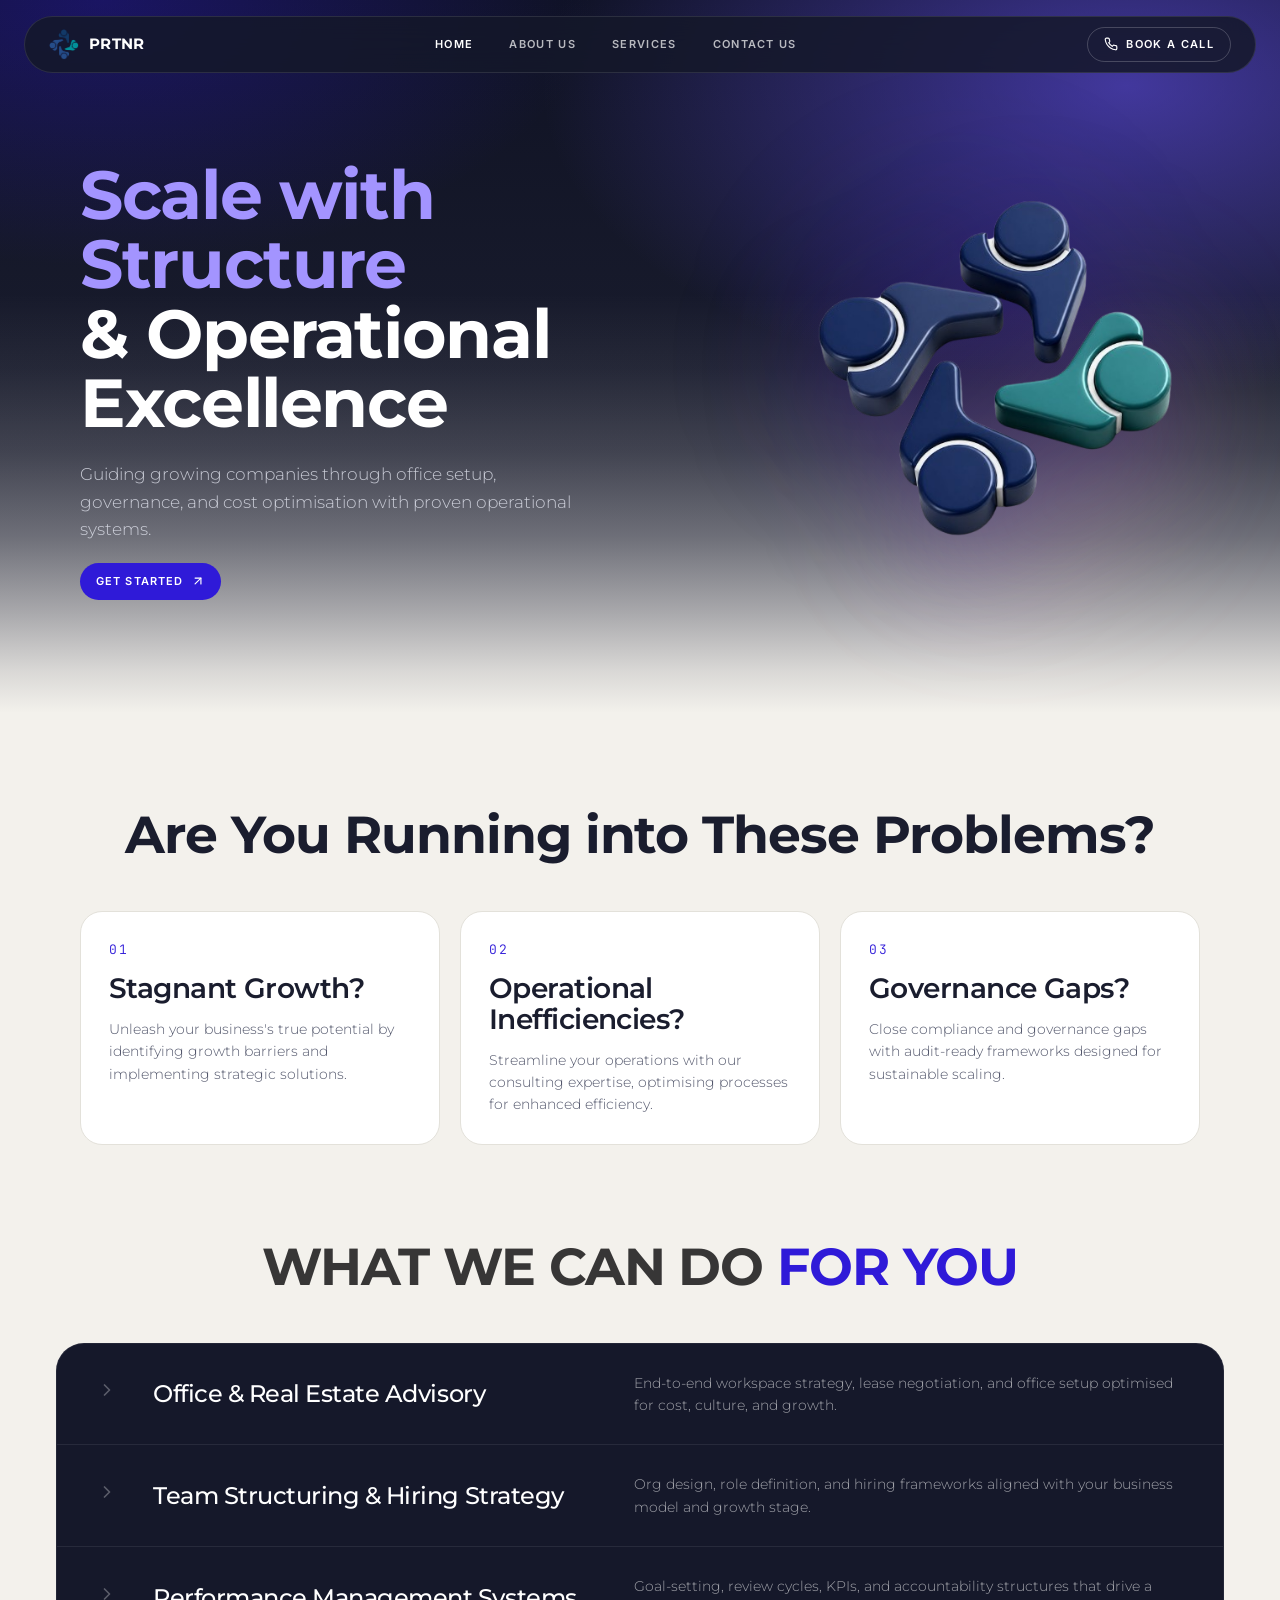
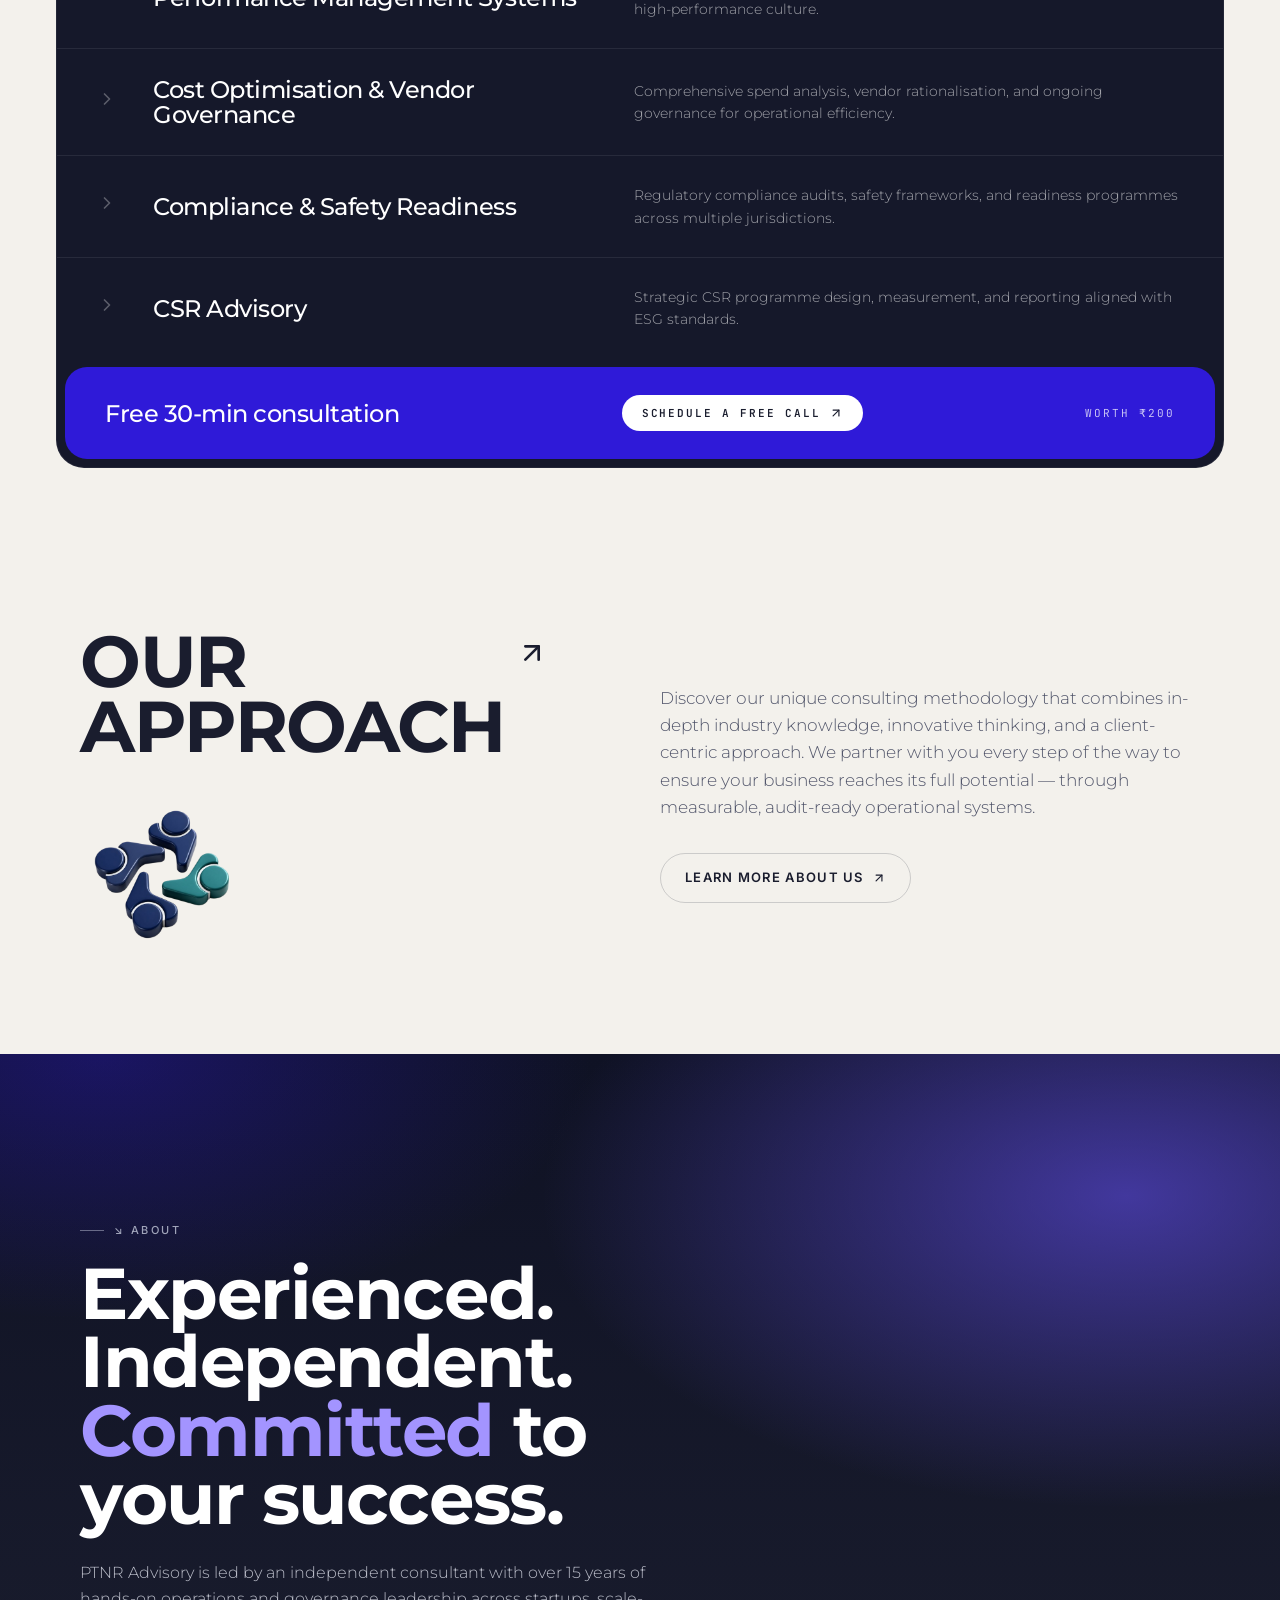
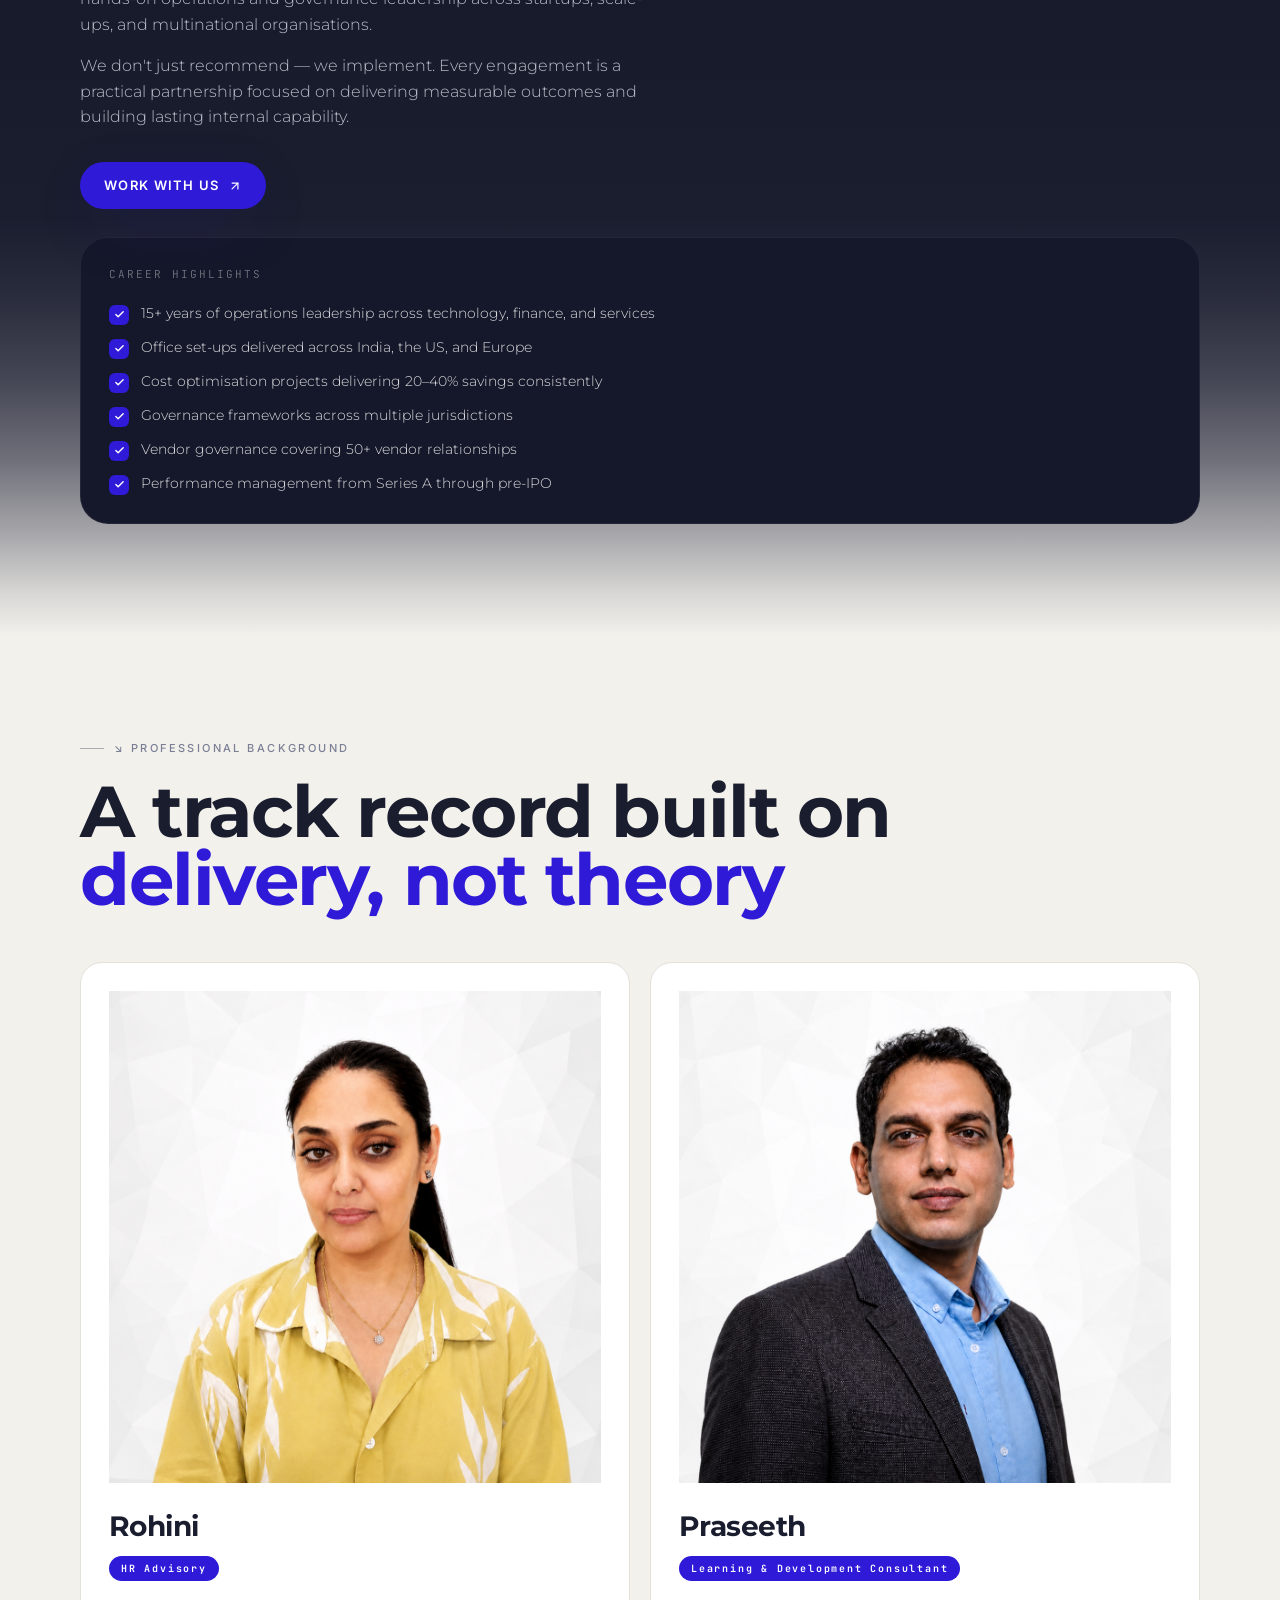
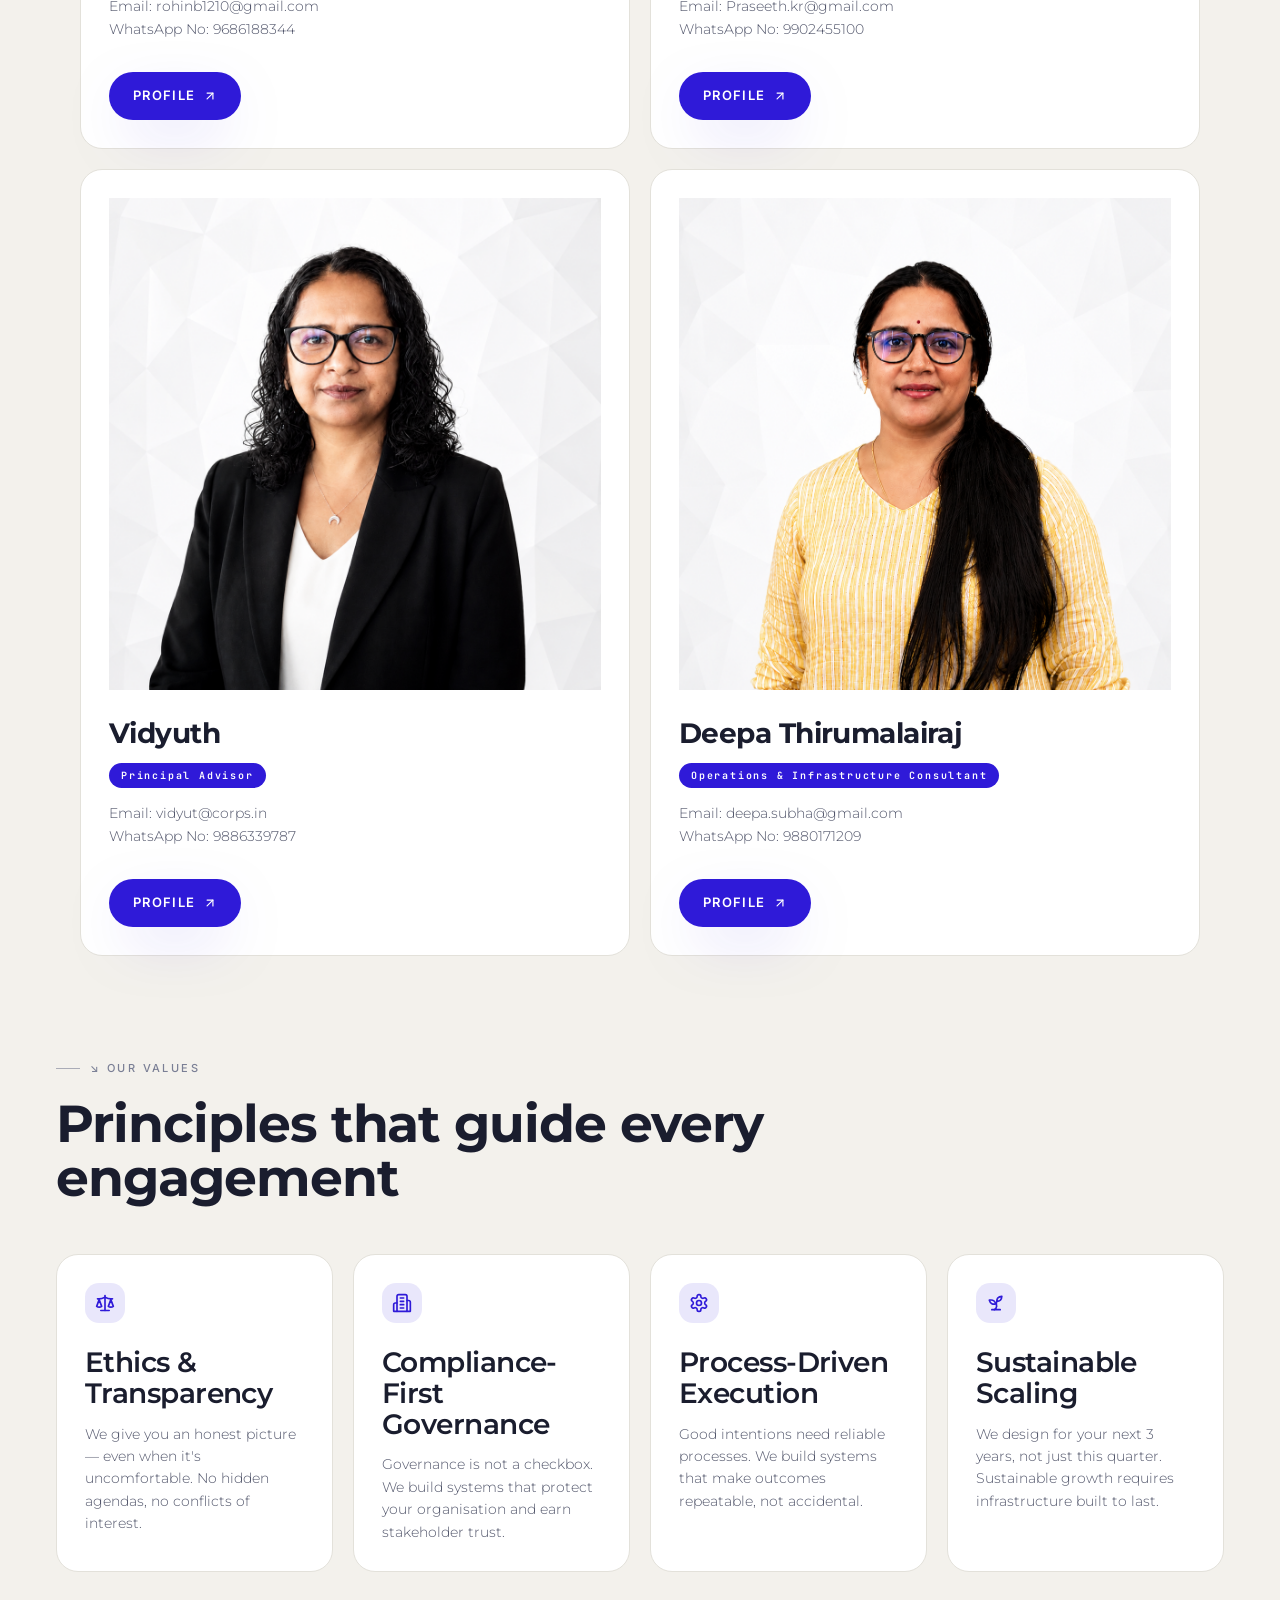
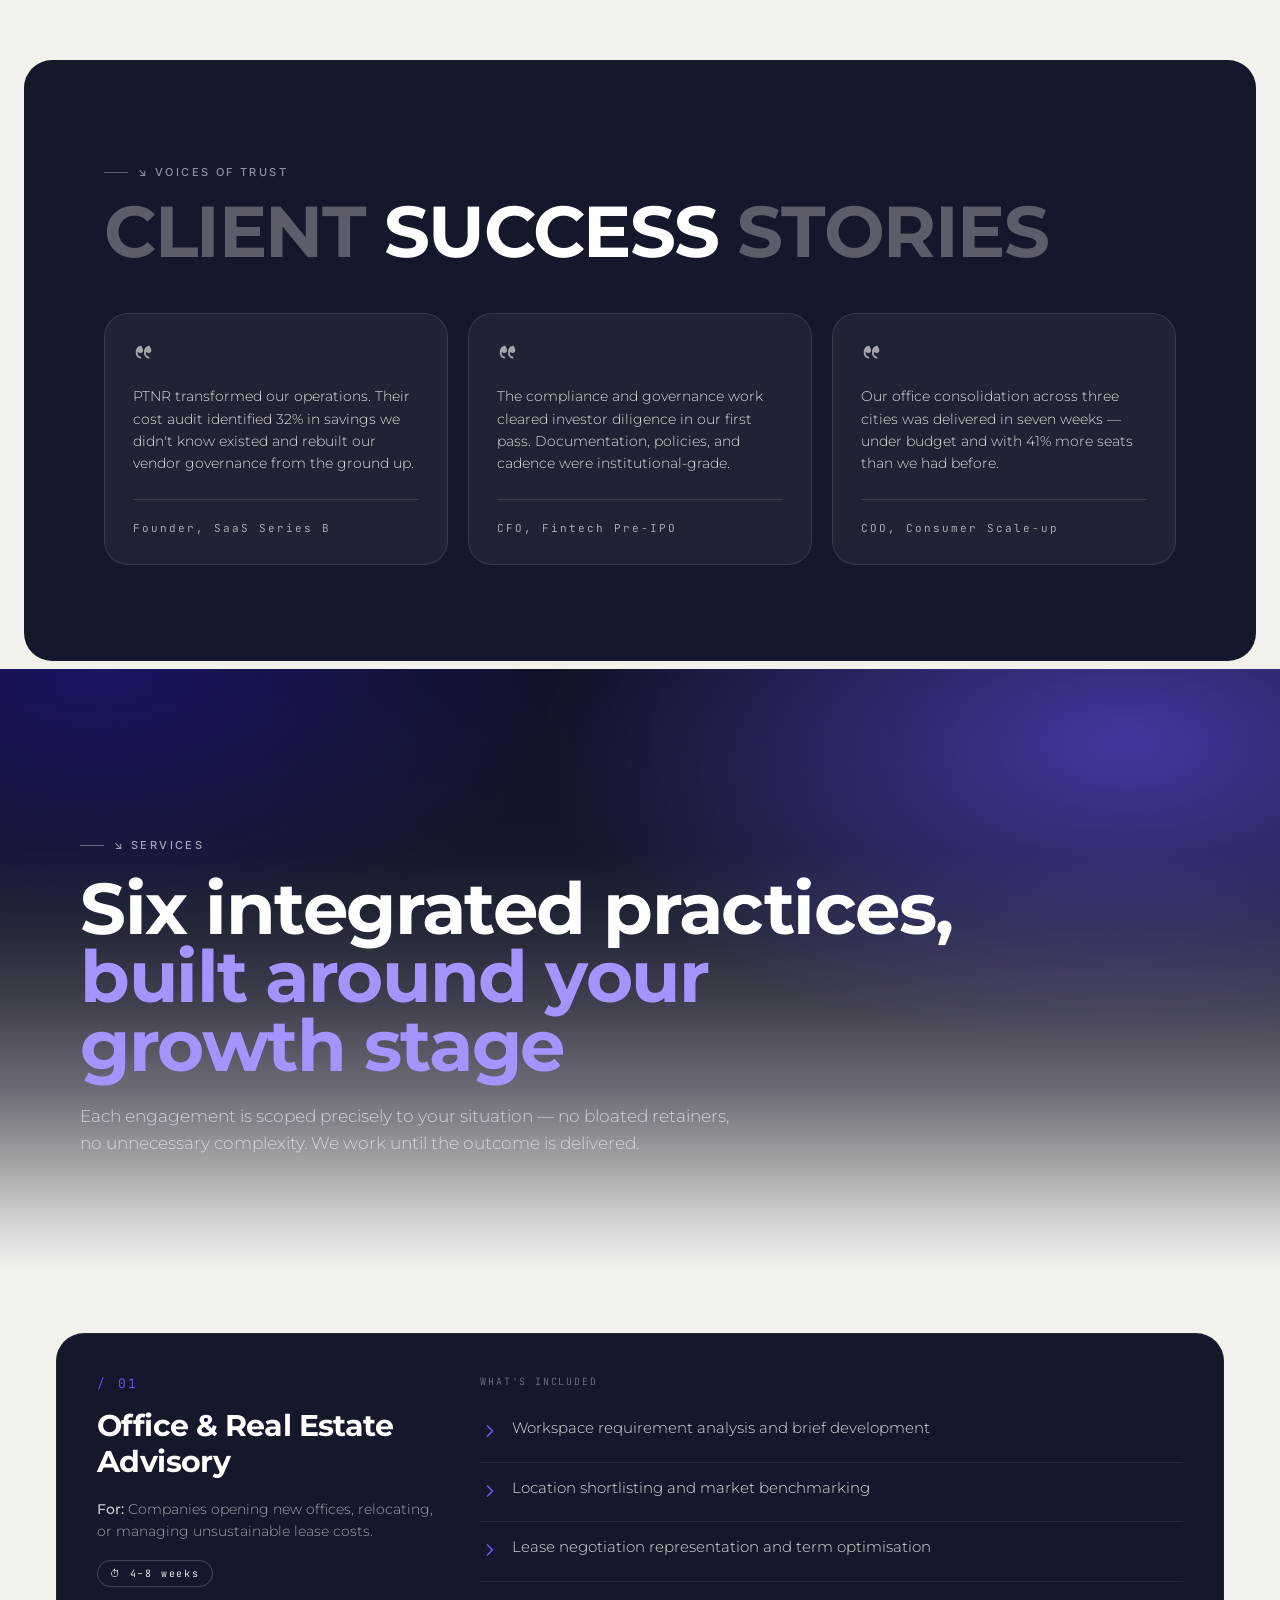
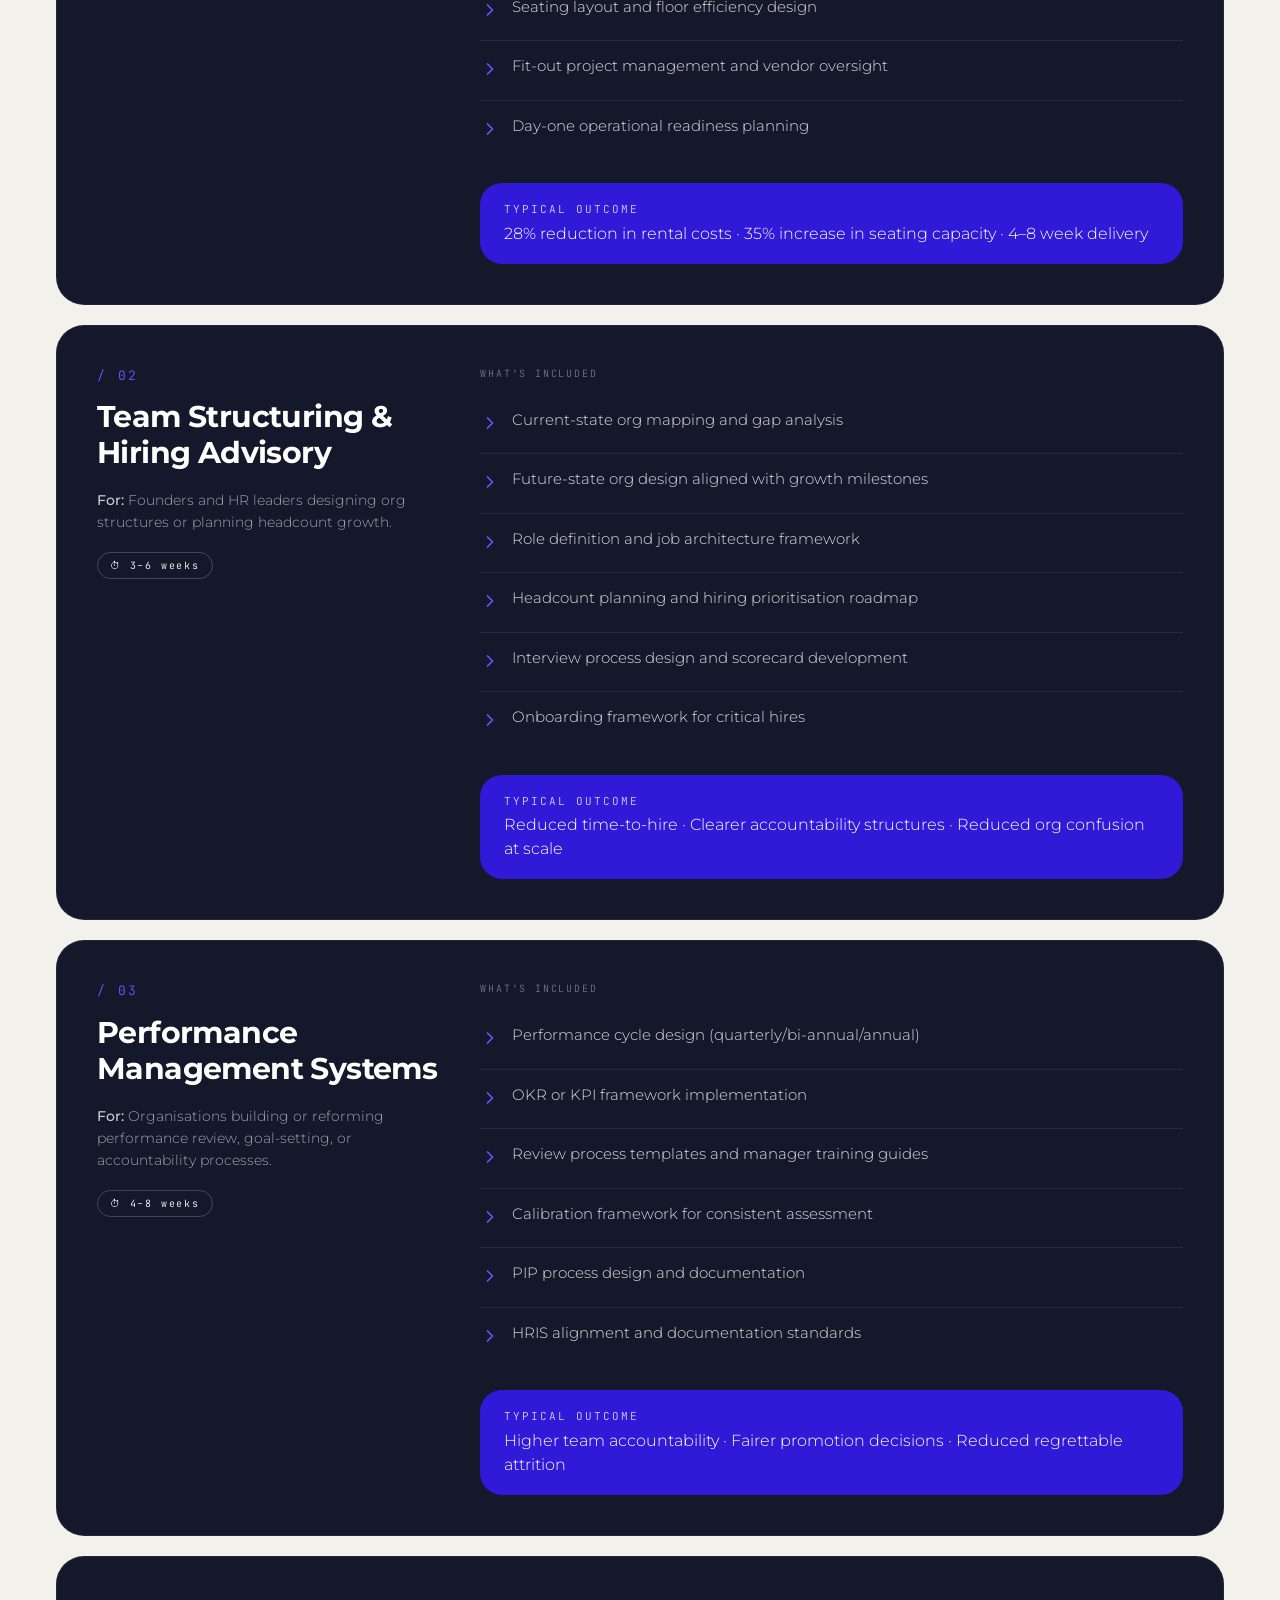
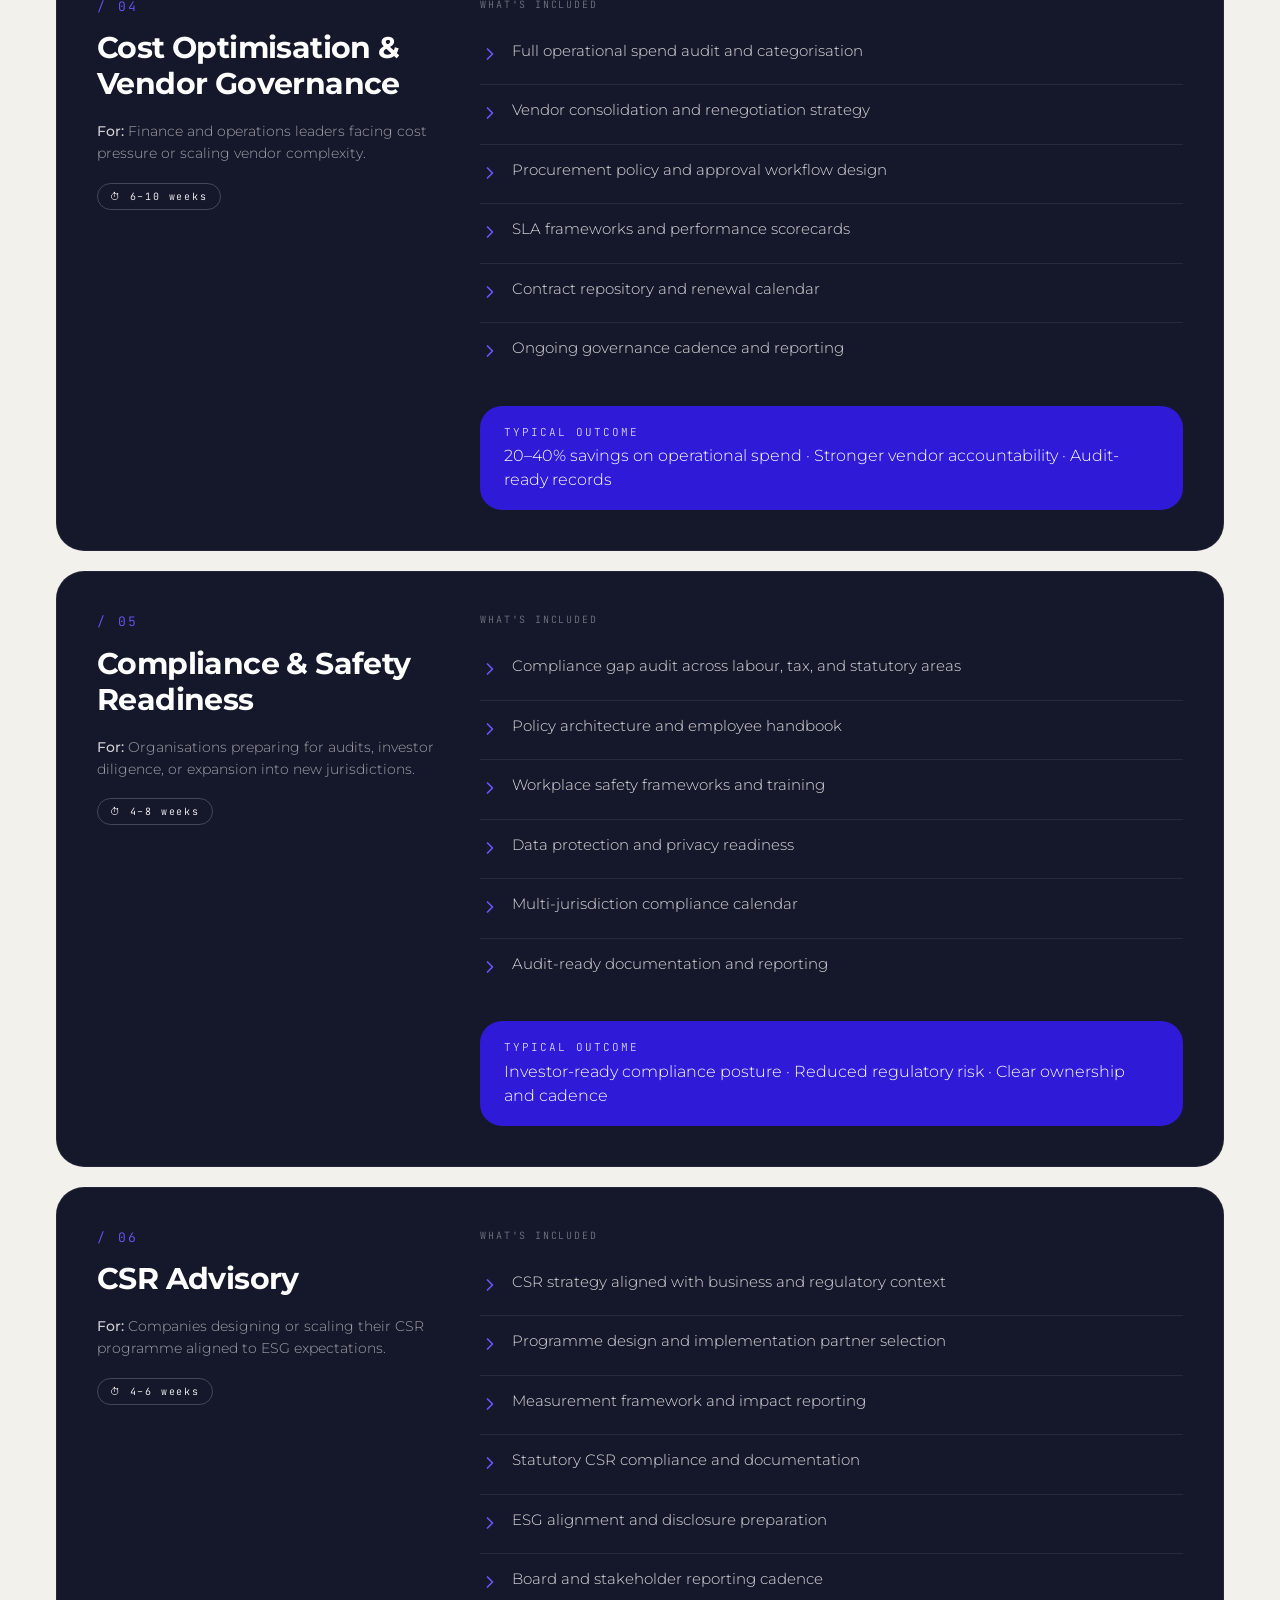
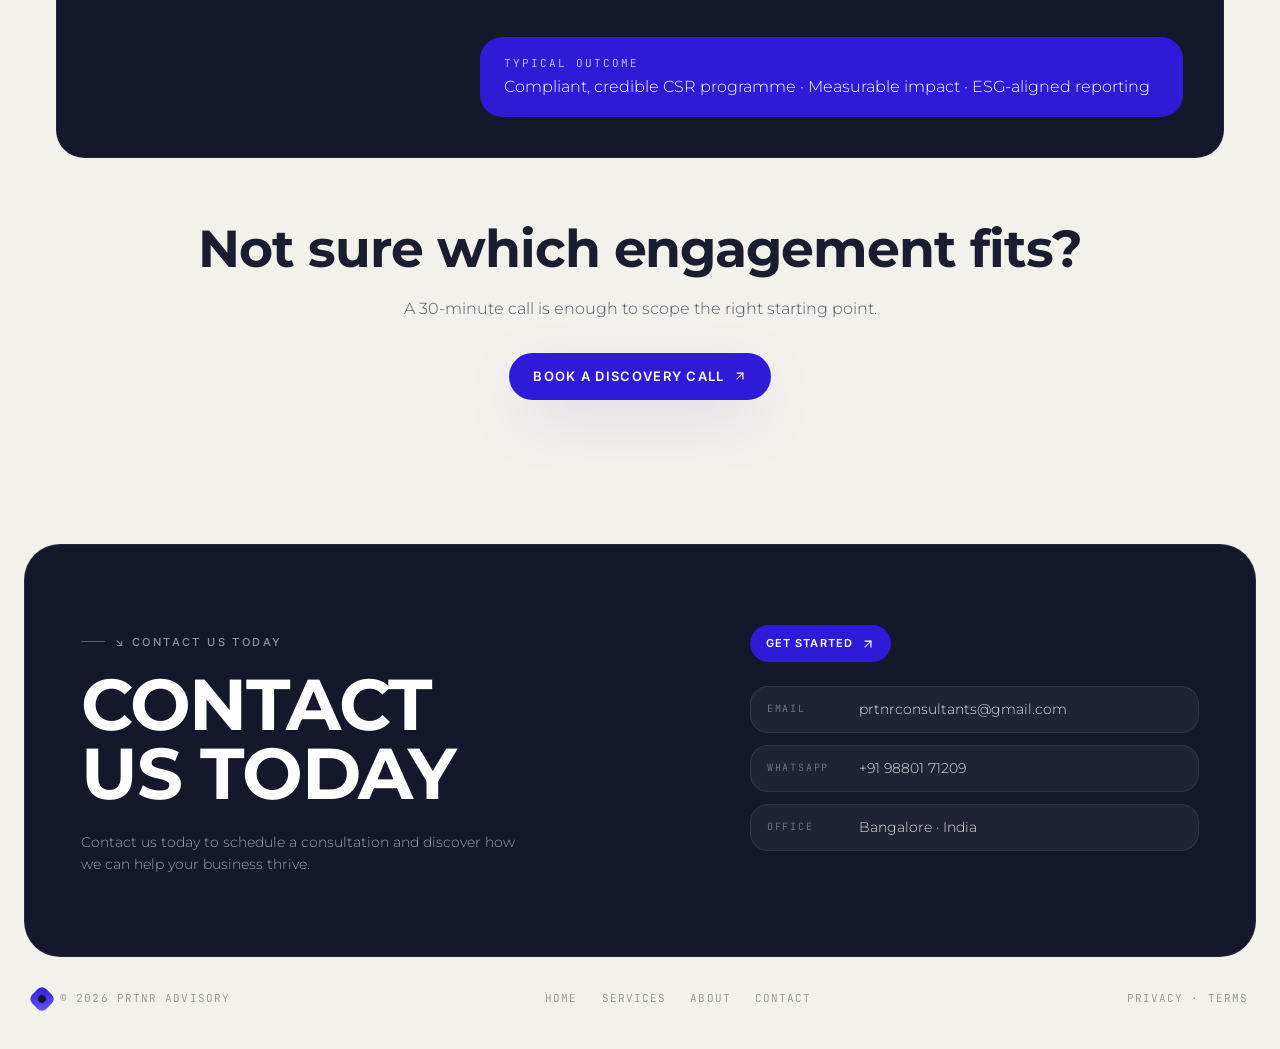
==== commit df1a17c6: "Add files via upload" ====
--- a/index.html
+++ b/index.html
@@ -324,7 +324,7 @@
       </div>
       <div>
         <a class="btn btn-electric btn-sm" href="contact.html#cont">GET STARTED <svg width="14" height="14" viewBox="0 0 24 24" fill="none" stroke="currentColor" stroke-width="2" stroke-linecap="round" stroke-linejoin="round"><line x1="7" y1="17" x2="17" y2="7"/><polyline points="7 7 17 7 17 17"/></svg></a>
-        <div class="contact-rows"><div class="row"><span>Email</span><span>deepa.subha@gmail.com</span></div>
+        <div class="contact-rows"><div class="row"><span>Email</span><span>prtnrconsultants@gmail.com</span></div>
         <div class="row"><span>WhatsApp</span><span>+91 98801 71209</span></div>
         <div class="row"><span>Office</span><span>Bangalore · India</span></div></div>
       </div>
